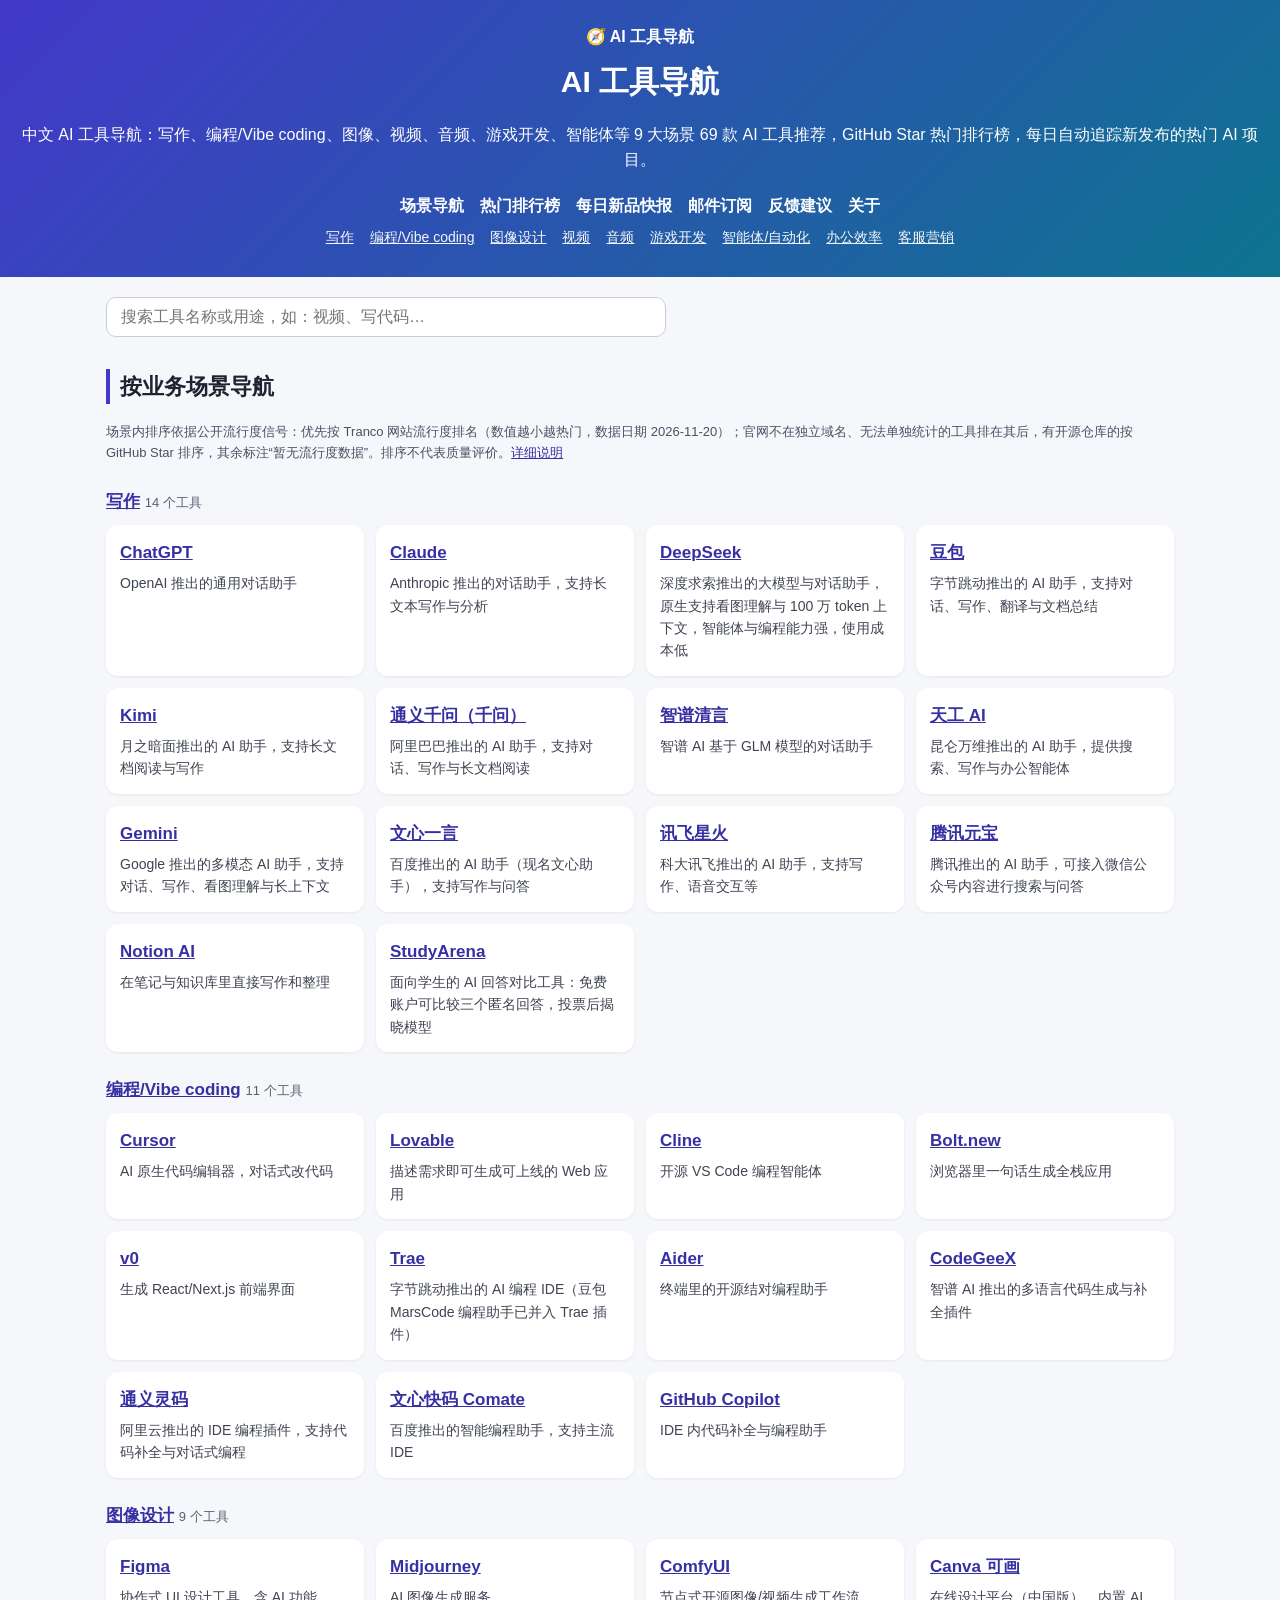
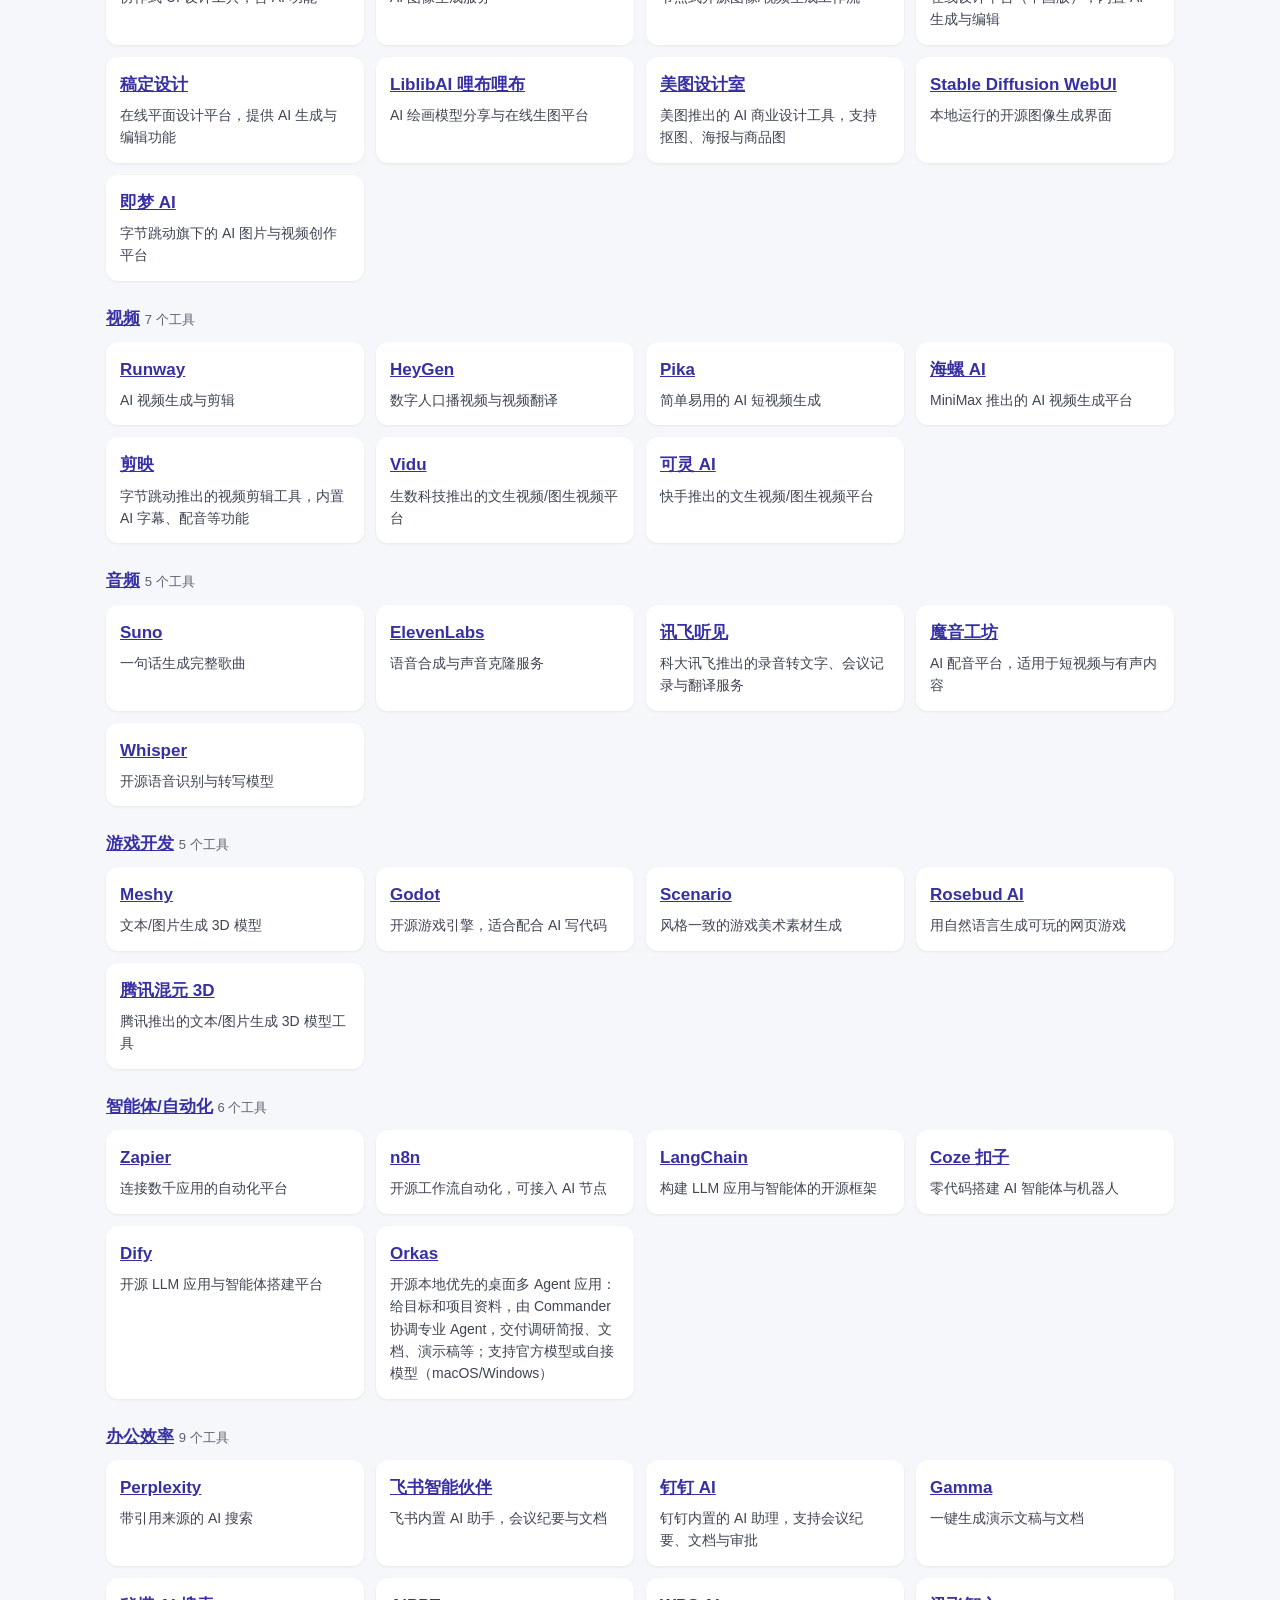
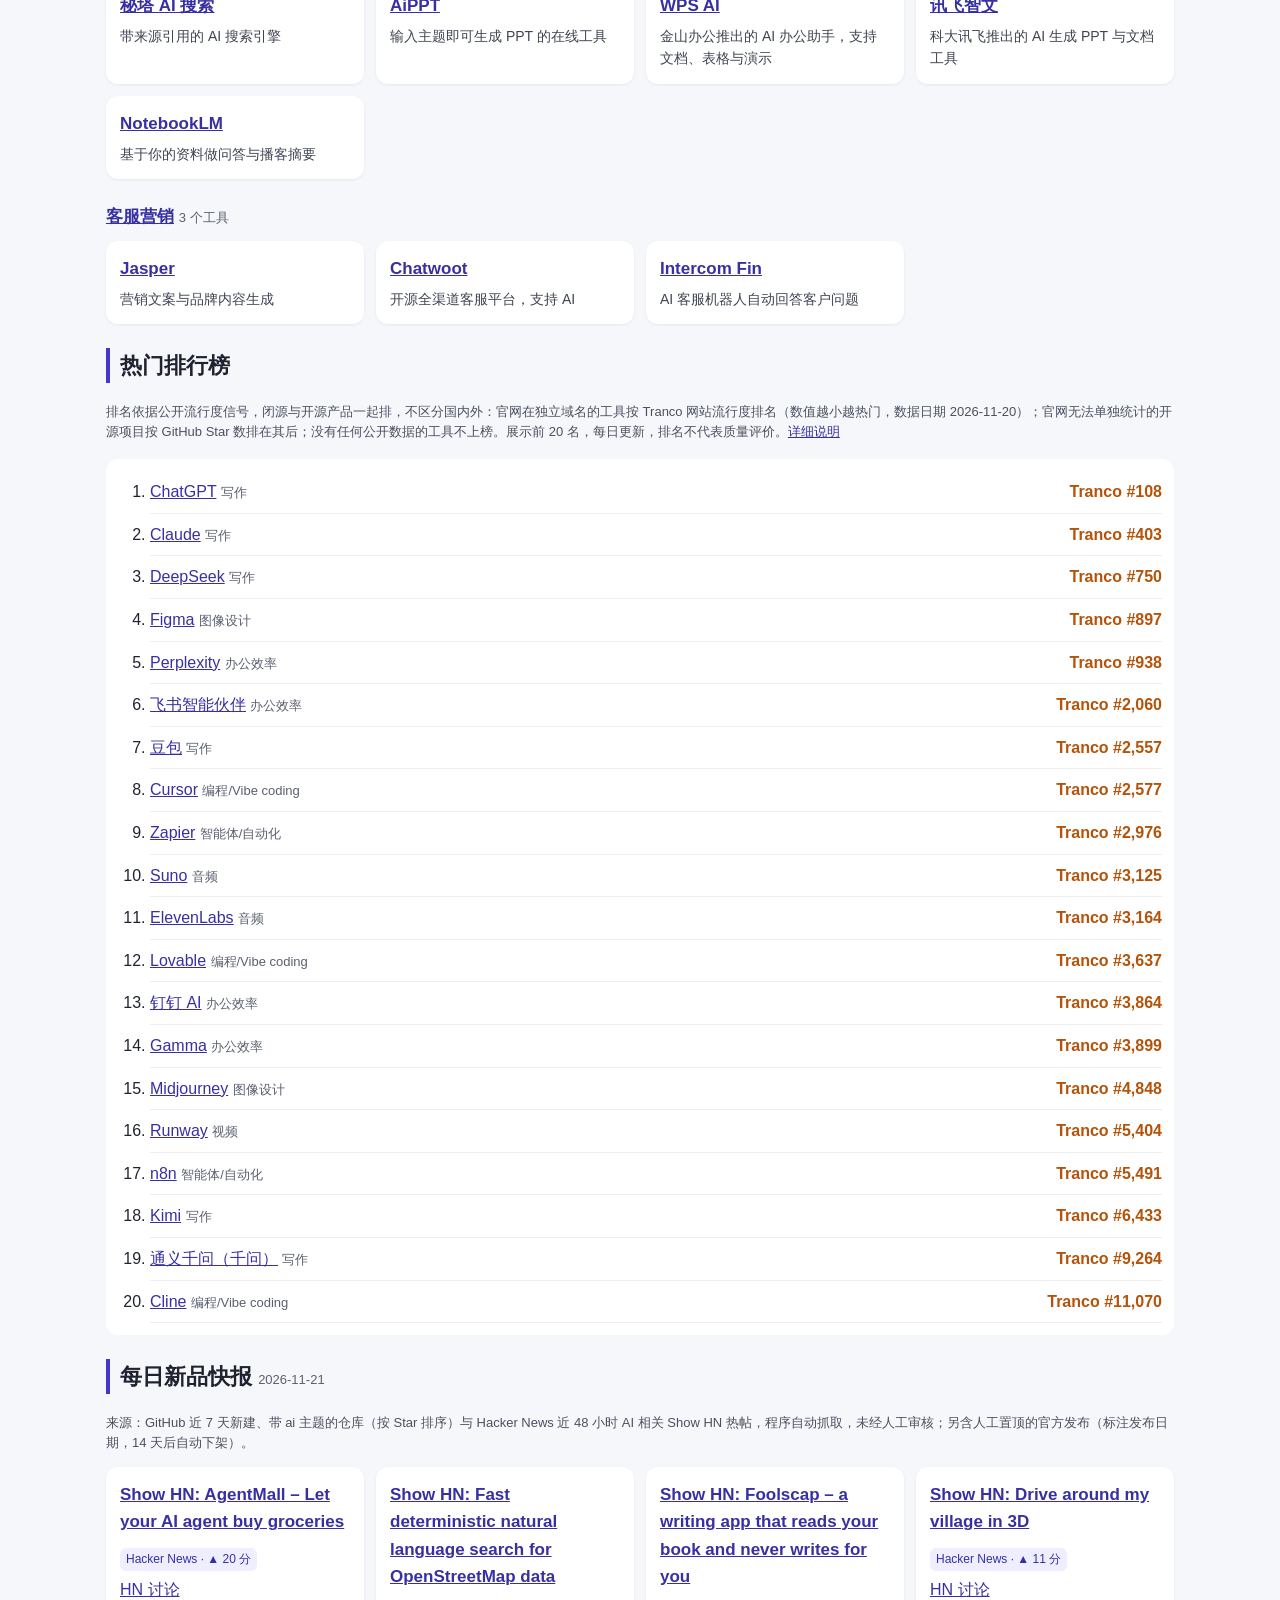
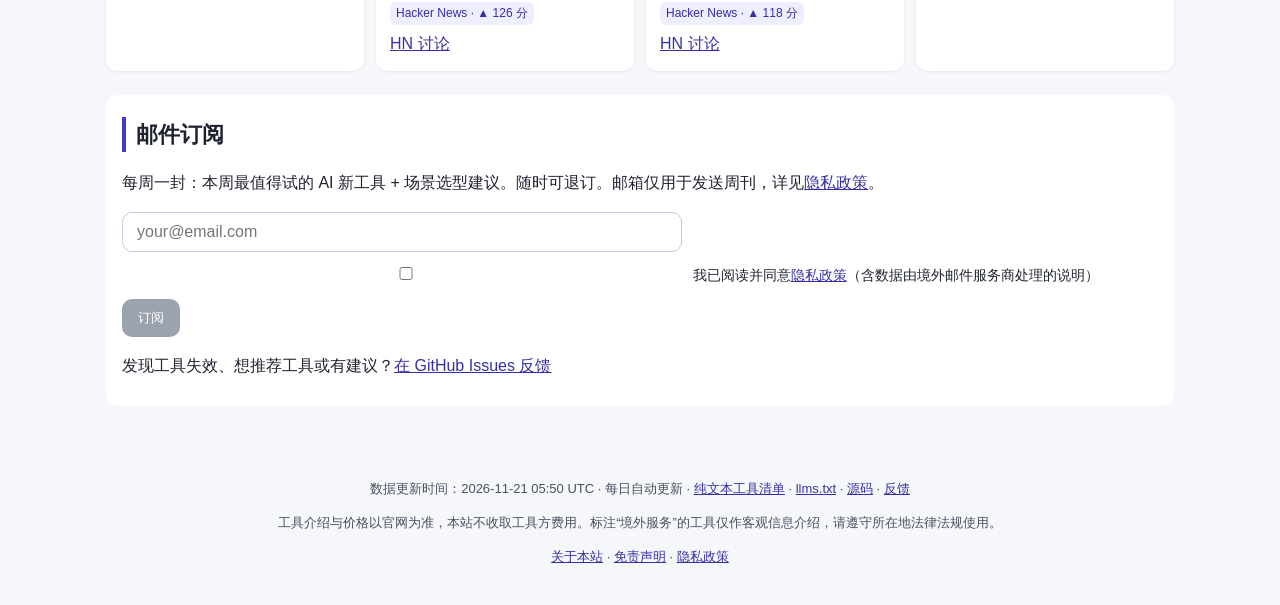
==== index.html @ 1603283b "chore: 每日数据更新 2026-11-21" ====
<!doctype html><html lang="zh-CN"><head><meta charset="utf-8"><meta name="viewport" content="width=device-width,initial-scale=1">
<title>AI 工具导航 | 按业务场景选 AI 工具 · 热门 AI 排行榜 · 每日新品</title><meta name="description" content="中文 AI 工具导航：写作、编程/Vibe coding、图像、视频、音频、游戏开发、智能体等 9 大场景 69 款 AI 工具推荐，GitHub Star 热门排行榜，每日自动追踪新发布的热门 AI 项目。"><meta name="keywords" content="AI工具,AI工具导航,AI工具排行榜,AI智能体,Vibe coding,AI编程工具,AI绘画,AI视频生成,AI写作,最新AI工具">
<link rel="canonical" href="https://nyxk7.github.io/ai-tools-nav/"><meta name="robots" content="index,follow"><meta name="applicable-device" content="pc,mobile">
<meta property="og:type" content="website"><meta property="og:locale" content="zh_CN"><meta property="og:site_name" content="AI 工具导航">
<meta property="og:title" content="AI 工具导航 | 按业务场景选 AI 工具 · 热门 AI 排行榜 · 每日新品"><meta property="og:description" content="中文 AI 工具导航：写作、编程/Vibe coding、图像、视频、音频、游戏开发、智能体等 9 大场景 69 款 AI 工具推荐，GitHub Star 热门排行榜，每日自动追踪新发布的热门 AI 项目。"><meta property="og:url" content="https://nyxk7.github.io/ai-tools-nav/">
<meta name="theme-color" content="#4f46e5"><link rel="icon" href="favicon.svg">
<link rel="stylesheet" href="style.css"><script type="application/ld+json">{"@context": "https://schema.org", "@type": "WebSite", "name": "AI 工具导航", "url": "https://nyxk7.github.io/ai-tools-nav/", "inLanguage": "zh-CN"}</script><script type="application/ld+json">{"@context": "https://schema.org", "@type": "ItemList", "name": "AI 工具导航", "numberOfItems": 69, "itemListElement": [{"@type": "ListItem", "position": 1, "item": {"@type": "SoftwareApplication", "name": "ChatGPT", "url": "https://chatgpt.com", "description": "OpenAI 推出的通用对话助手", "applicationCategory": "AI 工具", "offers": {"@type": "Offer", "price": "0", "priceCurrency": "CNY"}}}, {"@type": "ListItem", "position": 2, "item": {"@type": "SoftwareApplication", "name": "Claude", "url": "https://claude.ai", "description": "Anthropic 推出的对话助手，支持长文本写作与分析", "applicationCategory": "AI 工具", "offers": {"@type": "Offer", "price": "0", "priceCurrency": "CNY"}}}, {"@type": "ListItem", "position": 3, "item": {"@type": "SoftwareApplication", "name": "DeepSeek", "url": "https://www.deepseek.com", "description": "深度求索推出的大模型与对话助手，原生支持看图理解与 100 万 token 上下文，智能体与编程能力强，使用成本低", "applicationCategory": "AI 工具", "offers": {"@type": "Offer", "price": "0", "priceCurrency": "CNY"}}}, {"@type": "ListItem", "position": 4, "item": {"@type": "SoftwareApplication", "name": "豆包", "url": "https://www.doubao.com", "description": "字节跳动推出的 AI 助手，支持对话、写作、翻译与文档总结", "applicationCategory": "AI 工具", "offers": {"@type": "Offer", "price": "0", "priceCurrency": "CNY"}}}, {"@type": "ListItem", "position": 5, "item": {"@type": "SoftwareApplication", "name": "Kimi", "url": "https://www.kimi.com", "description": "月之暗面推出的 AI 助手，支持长文档阅读与写作", "applicationCategory": "AI 工具", "offers": {"@type": "Offer", "price": "0", "priceCurrency": "CNY"}}}, {"@type": "ListItem", "position": 6, "item": {"@type": "SoftwareApplication", "name": "通义千问（千问）", "url": "https://www.qianwen.com", "description": "阿里巴巴推出的 AI 助手，支持对话、写作与长文档阅读", "applicationCategory": "AI 工具", "offers": {"@type": "Offer", "price": "0", "priceCurrency": "CNY"}}}, {"@type": "ListItem", "position": 7, "item": {"@type": "SoftwareApplication", "name": "智谱清言", "url": "https://chatglm.cn", "description": "智谱 AI 基于 GLM 模型的对话助手", "applicationCategory": "AI 工具", "offers": {"@type": "Offer", "price": "0", "priceCurrency": "CNY"}}}, {"@type": "ListItem", "position": 8, "item": {"@type": "SoftwareApplication", "name": "天工 AI", "url": "https://www.tiangong.cn", "description": "昆仑万维推出的 AI 助手，提供搜索、写作与办公智能体", "applicationCategory": "AI 工具", "offers": {"@type": "Offer", "price": "0", "priceCurrency": "CNY"}}}, {"@type": "ListItem", "position": 9, "item": {"@type": "SoftwareApplication", "name": "Gemini", "url": "https://gemini.google.com", "description": "Google 推出的多模态 AI 助手，支持对话、写作、看图理解与长上下文", "applicationCategory": "AI 工具", "offers": {"@type": "Offer", "price": "0", "priceCurrency": "CNY"}}}, {"@type": "ListItem", "position": 10, "item": {"@type": "SoftwareApplication", "name": "文心一言", "url": "https://yiyan.baidu.com", "description": "百度推出的 AI 助手（现名文心助手），支持写作与问答", "applicationCategory": "AI 工具", "offers": {"@type": "Offer", "price": "0", "priceCurrency": "CNY"}}}, {"@type": "ListItem", "position": 11, "item": {"@type": "SoftwareApplication", "name": "讯飞星火", "url": "https://xinghuo.xfyun.cn", "description": "科大讯飞推出的 AI 助手，支持写作、语音交互等", "applicationCategory": "AI 工具", "offers": {"@type": "Offer", "price": "0", "priceCurrency": "CNY"}}}, {"@type": "ListItem", "position": 12, "item": {"@type": "SoftwareApplication", "name": "腾讯元宝", "url": "https://yuanbao.tencent.com", "description": "腾讯推出的 AI 助手，可接入微信公众号内容进行搜索与问答", "applicationCategory": "AI 工具", "offers": {"@type": "Offer", "price": "0", "priceCurrency": "CNY"}}}, {"@type": "ListItem", "position": 13, "item": {"@type": "SoftwareApplication", "name": "Notion AI", "url": "https://www.notion.so/product/ai", "description": "在笔记与知识库里直接写作和整理", "applicationCategory": "AI 工具"}}, {"@type": "ListItem", "position": 14, "item": {"@type": "SoftwareApplication", "name": "StudyArena", "url": "https://studyarena.com", "description": "面向学生的 AI 回答对比工具：免费账户可比较三个匿名回答，投票后揭晓模型", "applicationCategory": "AI 工具", "offers": {"@type": "Offer", "price": "0", "priceCurrency": "CNY"}}}, {"@type": "ListItem", "position": 15, "item": {"@type": "SoftwareApplication", "name": "Cursor", "url": "https://cursor.com", "description": "AI 原生代码编辑器，对话式改代码", "applicationCategory": "AI 工具", "offers": {"@type": "Offer", "price": "0", "priceCurrency": "CNY"}}}, {"@type": "ListItem", "position": 16, "item": {"@type": "SoftwareApplication", "name": "Lovable", "url": "https://lovable.dev", "description": "描述需求即可生成可上线的 Web 应用", "applicationCategory": "AI 工具", "offers": {"@type": "Offer", "price": "0", "priceCurrency": "CNY"}}}, {"@type": "ListItem", "position": 17, "item": {"@type": "SoftwareApplication", "name": "Cline", "url": "https://cline.bot", "description": "开源 VS Code 编程智能体", "applicationCategory": "AI 工具", "offers": {"@type": "Offer", "price": "0", "priceCurrency": "CNY"}}}, {"@type": "ListItem", "position": 18, "item": {"@type": "SoftwareApplication", "name": "Bolt.new", "url": "https://bolt.new", "description": "浏览器里一句话生成全栈应用", "applicationCategory": "AI 工具", "offers": {"@type": "Offer", "price": "0", "priceCurrency": "CNY"}}}, {"@type": "ListItem", "position": 19, "item": {"@type": "SoftwareApplication", "name": "v0", "url": "https://v0.dev", "description": "生成 React/Next.js 前端界面", "applicationCategory": "AI 工具", "offers": {"@type": "Offer", "price": "0", "priceCurrency": "CNY"}}}, {"@type": "ListItem", "position": 20, "item": {"@type": "SoftwareApplication", "name": "Trae", "url": "https://www.trae.cn", "description": "字节跳动推出的 AI 编程 IDE（豆包 MarsCode 编程助手已并入 Trae 插件）", "applicationCategory": "AI 工具", "offers": {"@type": "Offer", "price": "0", "priceCurrency": "CNY"}}}, {"@type": "ListItem", "position": 21, "item": {"@type": "SoftwareApplication", "name": "Aider", "url": "https://aider.chat", "description": "终端里的开源结对编程助手", "applicationCategory": "AI 工具", "offers": {"@type": "Offer", "price": "0", "priceCurrency": "CNY"}}}, {"@type": "ListItem", "position": 22, "item": {"@type": "SoftwareApplication", "name": "CodeGeeX", "url": "https://codegeex.cn", "description": "智谱 AI 推出的多语言代码生成与补全插件", "applicationCategory": "AI 工具", "offers": {"@type": "Offer", "price": "0", "priceCurrency": "CNY"}}}, {"@type": "ListItem", "position": 23, "item": {"@type": "SoftwareApplication", "name": "通义灵码", "url": "https://lingma.aliyun.com", "description": "阿里云推出的 IDE 编程插件，支持代码补全与对话式编程", "applicationCategory": "AI 工具", "offers": {"@type": "Offer", "price": "0", "priceCurrency": "CNY"}}}, {"@type": "ListItem", "position": 24, "item": {"@type": "SoftwareApplication", "name": "文心快码 Comate", "url": "https://comate.baidu.com", "description": "百度推出的智能编程助手，支持主流 IDE", "applicationCategory": "AI 工具", "offers": {"@type": "Offer", "price": "0", "priceCurrency": "CNY"}}}, {"@type": "ListItem", "position": 25, "item": {"@type": "SoftwareApplication", "name": "GitHub Copilot", "url": "https://github.com/features/copilot", "description": "IDE 内代码补全与编程助手", "applicationCategory": "AI 工具", "offers": {"@type": "Offer", "price": "0", "priceCurrency": "CNY"}}}, {"@type": "ListItem", "position": 26, "item": {"@type": "SoftwareApplication", "name": "Figma", "url": "https://www.figma.com", "description": "协作式 UI 设计工具，含 AI 功能", "applicationCategory": "AI 工具", "offers": {"@type": "Offer", "price": "0", "priceCurrency": "CNY"}}}, {"@type": "ListItem", "position": 27, "item": {"@type": "SoftwareApplication", "name": "Midjourney", "url": "https://www.midjourney.com", "description": "AI 图像生成服务", "applicationCategory": "AI 工具"}}, {"@type": "ListItem", "position": 28, "item": {"@type": "SoftwareApplication", "name": "ComfyUI", "url": "https://www.comfy.org", "description": "节点式开源图像/视频生成工作流", "applicationCategory": "AI 工具", "offers": {"@type": "Offer", "price": "0", "priceCurrency": "CNY"}}}, {"@type": "ListItem", "position": 29, "item": {"@type": "SoftwareApplication", "name": "Canva 可画", "url": "https://www.canva.cn", "description": "在线设计平台（中国版），内置 AI 生成与编辑", "applicationCategory": "AI 工具", "offers": {"@type": "Offer", "price": "0", "priceCurrency": "CNY"}}}, {"@type": "ListItem", "position": 30, "item": {"@type": "SoftwareApplication", "name": "稿定设计", "url": "https://www.gaoding.com", "description": "在线平面设计平台，提供 AI 生成与编辑功能", "applicationCategory": "AI 工具", "offers": {"@type": "Offer", "price": "0", "priceCurrency": "CNY"}}}, {"@type": "ListItem", "position": 31, "item": {"@type": "SoftwareApplication", "name": "LiblibAI 哩布哩布", "url": "https://www.liblib.art", "description": "AI 绘画模型分享与在线生图平台", "applicationCategory": "AI 工具", "offers": {"@type": "Offer", "price": "0", "priceCurrency": "CNY"}}}, {"@type": "ListItem", "position": 32, "item": {"@type": "SoftwareApplication", "name": "美图设计室", "url": "https://www.x-design.com", "description": "美图推出的 AI 商业设计工具，支持抠图、海报与商品图", "applicationCategory": "AI 工具", "offers": {"@type": "Offer", "price": "0", "priceCurrency": "CNY"}}}, {"@type": "ListItem", "position": 33, "item": {"@type": "SoftwareApplication", "name": "Stable Diffusion WebUI", "url": "https://github.com/AUTOMATIC1111/stable-diffusion-webui", "description": "本地运行的开源图像生成界面", "applicationCategory": "AI 工具", "offers": {"@type": "Offer", "price": "0", "priceCurrency": "CNY"}}}, {"@type": "ListItem", "position": 34, "item": {"@type": "SoftwareApplication", "name": "即梦 AI", "url": "https://jimeng.jianying.com", "description": "字节跳动旗下的 AI 图片与视频创作平台", "applicationCategory": "AI 工具", "offers": {"@type": "Offer", "price": "0", "priceCurrency": "CNY"}}}, {"@type": "ListItem", "position": 35, "item": {"@type": "SoftwareApplication", "name": "Runway", "url": "https://runwayml.com", "description": "AI 视频生成与剪辑", "applicationCategory": "AI 工具", "offers": {"@type": "Offer", "price": "0", "priceCurrency": "CNY"}}}, {"@type": "ListItem", "position": 36, "item": {"@type": "SoftwareApplication", "name": "HeyGen", "url": "https://www.heygen.com", "description": "数字人口播视频与视频翻译", "applicationCategory": "AI 工具", "offers": {"@type": "Offer", "price": "0", "priceCurrency": "CNY"}}}, {"@type": "ListItem", "position": 37, "item": {"@type": "SoftwareApplication", "name": "Pika", "url": "https://pika.art", "description": "简单易用的 AI 短视频生成", "applicationCategory": "AI 工具", "offers": {"@type": "Offer", "price": "0", "priceCurrency": "CNY"}}}, {"@type": "ListItem", "position": 38, "item": {"@type": "SoftwareApplication", "name": "海螺 AI", "url": "https://hailuoai.com", "description": "MiniMax 推出的 AI 视频生成平台", "applicationCategory": "AI 工具", "offers": {"@type": "Offer", "price": "0", "priceCurrency": "CNY"}}}, {"@type": "ListItem", "position": 39, "item": {"@type": "SoftwareApplication", "name": "剪映", "url": "https://www.capcut.cn", "description": "字节跳动推出的视频剪辑工具，内置 AI 字幕、配音等功能", "applicationCategory": "AI 工具", "offers": {"@type": "Offer", "price": "0", "priceCurrency": "CNY"}}}, {"@type": "ListItem", "position": 40, "item": {"@type": "SoftwareApplication", "name": "Vidu", "url": "https://www.vidu.cn", "description": "生数科技推出的文生视频/图生视频平台", "applicationCategory": "AI 工具", "offers": {"@type": "Offer", "price": "0", "priceCurrency": "CNY"}}}, {"@type": "ListItem", "position": 41, "item": {"@type": "SoftwareApplication", "name": "可灵 AI", "url": "https://klingai.kuaishou.com", "description": "快手推出的文生视频/图生视频平台", "applicationCategory": "AI 工具", "offers": {"@type": "Offer", "price": "0", "priceCurrency": "CNY"}}}, {"@type": "ListItem", "position": 42, "item": {"@type": "SoftwareApplication", "name": "Suno", "url": "https://suno.com", "description": "一句话生成完整歌曲", "applicationCategory": "AI 工具", "offers": {"@type": "Offer", "price": "0", "priceCurrency": "CNY"}}}, {"@type": "ListItem", "position": 43, "item": {"@type": "SoftwareApplication", "name": "ElevenLabs", "url": "https://elevenlabs.io", "description": "语音合成与声音克隆服务", "applicationCategory": "AI 工具", "offers": {"@type": "Offer", "price": "0", "priceCurrency": "CNY"}}}, {"@type": "ListItem", "position": 44, "item": {"@type": "SoftwareApplication", "name": "讯飞听见", "url": "https://www.iflyrec.com", "description": "科大讯飞推出的录音转文字、会议记录与翻译服务", "applicationCategory": "AI 工具", "offers": {"@type": "Offer", "price": "0", "priceCurrency": "CNY"}}}, {"@type": "ListItem", "position": 45, "item": {"@type": "SoftwareApplication", "name": "魔音工坊", "url": "https://www.moyin.com", "description": "AI 配音平台，适用于短视频与有声内容", "applicationCategory": "AI 工具", "offers": {"@type": "Offer", "price": "0", "priceCurrency": "CNY"}}}, {"@type": "ListItem", "position": 46, "item": {"@type": "SoftwareApplication", "name": "Whisper", "url": "https://github.com/openai/whisper", "description": "开源语音识别与转写模型", "applicationCategory": "AI 工具", "offers": {"@type": "Offer", "price": "0", "priceCurrency": "CNY"}}}, {"@type": "ListItem", "position": 47, "item": {"@type": "SoftwareApplication", "name": "Meshy", "url": "https://www.meshy.ai", "description": "文本/图片生成 3D 模型", "applicationCategory": "AI 工具", "offers": {"@type": "Offer", "price": "0", "priceCurrency": "CNY"}}}, {"@type": "ListItem", "position": 48, "item": {"@type": "SoftwareApplication", "name": "Godot", "url": "https://godotengine.org", "description": "开源游戏引擎，适合配合 AI 写代码", "applicationCategory": "AI 工具", "offers": {"@type": "Offer", "price": "0", "priceCurrency": "CNY"}}}, {"@type": "ListItem", "position": 49, "item": {"@type": "SoftwareApplication", "name": "Scenario", "url": "https://www.scenario.com", "description": "风格一致的游戏美术素材生成", "applicationCategory": "AI 工具"}}, {"@type": "ListItem", "position": 50, "item": {"@type": "SoftwareApplication", "name": "Rosebud AI", "url": "https://rosebud.ai", "description": "用自然语言生成可玩的网页游戏", "applicationCategory": "AI 工具", "offers": {"@type": "Offer", "price": "0", "priceCurrency": "CNY"}}}, {"@type": "ListItem", "position": 51, "item": {"@type": "SoftwareApplication", "name": "腾讯混元 3D", "url": "https://3d.hunyuan.tencent.com", "description": "腾讯推出的文本/图片生成 3D 模型工具", "applicationCategory": "AI 工具", "offers": {"@type": "Offer", "price": "0", "priceCurrency": "CNY"}}}, {"@type": "ListItem", "position": 52, "item": {"@type": "SoftwareApplication", "name": "Zapier", "url": "https://zapier.com", "description": "连接数千应用的自动化平台", "applicationCategory": "AI 工具", "offers": {"@type": "Offer", "price": "0", "priceCurrency": "CNY"}}}, {"@type": "ListItem", "position": 53, "item": {"@type": "SoftwareApplication", "name": "n8n", "url": "https://n8n.io", "description": "开源工作流自动化，可接入 AI 节点", "applicationCategory": "AI 工具"}}, {"@type": "ListItem", "position": 54, "item": {"@type": "SoftwareApplication", "name": "LangChain", "url": "https://www.langchain.com", "description": "构建 LLM 应用与智能体的开源框架", "applicationCategory": "AI 工具", "offers": {"@type": "Offer", "price": "0", "priceCurrency": "CNY"}}}, {"@type": "ListItem", "position": 55, "item": {"@type": "SoftwareApplication", "name": "Coze 扣子", "url": "https://www.coze.cn", "description": "零代码搭建 AI 智能体与机器人", "applicationCategory": "AI 工具", "offers": {"@type": "Offer", "price": "0", "priceCurrency": "CNY"}}}, {"@type": "ListItem", "position": 56, "item": {"@type": "SoftwareApplication", "name": "Dify", "url": "https://dify.ai", "description": "开源 LLM 应用与智能体搭建平台", "applicationCategory": "AI 工具"}}, {"@type": "ListItem", "position": 57, "item": {"@type": "SoftwareApplication", "name": "Orkas", "url": "https://orkas.ai", "description": "开源本地优先的桌面多 Agent 应用：给目标和项目资料，由 Commander 协调专业 Agent，交付调研简报、文档、演示稿等；支持官方模型或自接模型（macOS/Windows）", "applicationCategory": "AI 工具", "offers": {"@type": "Offer", "price": "0", "priceCurrency": "CNY"}}}, {"@type": "ListItem", "position": 58, "item": {"@type": "SoftwareApplication", "name": "Perplexity", "url": "https://www.perplexity.ai", "description": "带引用来源的 AI 搜索", "applicationCategory": "AI 工具", "offers": {"@type": "Offer", "price": "0", "priceCurrency": "CNY"}}}, {"@type": "ListItem", "position": 59, "item": {"@type": "SoftwareApplication", "name": "飞书智能伙伴", "url": "https://www.feishu.cn", "description": "飞书内置 AI 助手，会议纪要与文档", "applicationCategory": "AI 工具"}}, {"@type": "ListItem", "position": 60, "item": {"@type": "SoftwareApplication", "name": "钉钉 AI", "url": "https://www.dingtalk.com", "description": "钉钉内置的 AI 助理，支持会议纪要、文档与审批", "applicationCategory": "AI 工具", "offers": {"@type": "Offer", "price": "0", "priceCurrency": "CNY"}}}, {"@type": "ListItem", "position": 61, "item": {"@type": "SoftwareApplication", "name": "Gamma", "url": "https://gamma.app", "description": "一键生成演示文稿与文档", "applicationCategory": "AI 工具", "offers": {"@type": "Offer", "price": "0", "priceCurrency": "CNY"}}}, {"@type": "ListItem", "position": 62, "item": {"@type": "SoftwareApplication", "name": "秘塔 AI 搜索", "url": "https://metaso.cn", "description": "带来源引用的 AI 搜索引擎", "applicationCategory": "AI 工具", "offers": {"@type": "Offer", "price": "0", "priceCurrency": "CNY"}}}, {"@type": "ListItem", "position": 63, "item": {"@type": "SoftwareApplication", "name": "AiPPT", "url": "https://www.aippt.cn", "description": "输入主题即可生成 PPT 的在线工具", "applicationCategory": "AI 工具", "offers": {"@type": "Offer", "price": "0", "priceCurrency": "CNY"}}}, {"@type": "ListItem", "position": 64, "item": {"@type": "SoftwareApplication", "name": "WPS AI", "url": "https://ai.wps.cn", "description": "金山办公推出的 AI 办公助手，支持文档、表格与演示", "applicationCategory": "AI 工具", "offers": {"@type": "Offer", "price": "0", "priceCurrency": "CNY"}}}, {"@type": "ListItem", "position": 65, "item": {"@type": "SoftwareApplication", "name": "讯飞智文", "url": "https://zhiwen.xfyun.cn", "description": "科大讯飞推出的 AI 生成 PPT 与文档工具", "applicationCategory": "AI 工具", "offers": {"@type": "Offer", "price": "0", "priceCurrency": "CNY"}}}, {"@type": "ListItem", "position": 66, "item": {"@type": "SoftwareApplication", "name": "NotebookLM", "url": "https://notebooklm.google.com", "description": "基于你的资料做问答与播客摘要", "applicationCategory": "AI 工具", "offers": {"@type": "Offer", "price": "0", "priceCurrency": "CNY"}}}, {"@type": "ListItem", "position": 67, "item": {"@type": "SoftwareApplication", "name": "Jasper", "url": "https://www.jasper.ai", "description": "营销文案与品牌内容生成", "applicationCategory": "AI 工具"}}, {"@type": "ListItem", "position": 68, "item": {"@type": "SoftwareApplication", "name": "Chatwoot", "url": "https://www.chatwoot.com", "description": "开源全渠道客服平台，支持 AI", "applicationCategory": "AI 工具"}}, {"@type": "ListItem", "position": 69, "item": {"@type": "SoftwareApplication", "name": "Intercom Fin", "url": "https://www.intercom.com/fin", "description": "AI 客服机器人自动回答客户问题", "applicationCategory": "AI 工具"}}]}</script></head><body>
<a class="skip" href="#main">跳到正文</a>
<header><p class="logo"><a href="">🧭 AI 工具导航</a></p><h1>AI 工具导航</h1><p>中文 AI 工具导航：写作、编程/Vibe coding、图像、视频、音频、游戏开发、智能体等 9 大场景 69 款 AI 工具推荐，GitHub Star 热门排行榜，每日自动追踪新发布的热门 AI 项目。</p>
<nav aria-label="主导航"><a href="#scenes">场景导航</a><a href="#rank">热门排行榜</a><a href="#daily">每日新品快报</a><a href="#subscribe">邮件订阅</a><a href="https://github.com/NyxK7/ai-tools-nav/issues/new/choose" target="_blank" rel="noopener">反馈建议</a><a href="about.html">关于</a></nav>
<nav class="scn" aria-label="业务场景"><a href="s/writing.html">写作</a><a href="s/coding.html">编程/Vibe coding</a><a href="s/image.html">图像设计</a><a href="s/video.html">视频</a><a href="s/audio.html">音频</a><a href="s/gamedev.html">游戏开发</a><a href="s/agents.html">智能体/自动化</a><a href="s/productivity.html">办公效率</a><a href="s/marketing.html">客服营销</a></nav></header>
<main id="main"><div class="search"><label for="q" class="sr">搜索工具</label><input id="q" type="search" placeholder="搜索工具名称或用途，如：视频、写代码…"></div>
<section id="scenes" aria-labelledby="h-scenes"><h2 id="h-scenes">按业务场景导航</h2><p class="note">场景内排序依据公开流行度信号：优先按 Tranco 网站流行度排名（数值越小越热门，数据日期 2026-11-20）；官网不在独立域名、无法单独统计的工具排在其后，有开源仓库的按 GitHub Star 排序，其余标注“暂无流行度数据”。排序不代表质量评价。<a href="about.html#rank-method">详细说明</a></p><section class="scene" id="writing" aria-labelledby="h-writing"><h3 id="h-writing"><a href="s/writing.html">写作</a> <small>14 个工具</small></h3><ul class="grid"><li class="card" data-k="chatgpt openai 推出的通用对话助手"><h3><a href="https://chatgpt.com" target="_blank" rel="noopener">ChatGPT</a></h3><p>OpenAI 推出的通用对话助手</p></li><li class="card" data-k="claude anthropic 推出的对话助手，支持长文本写作与分析"><h3><a href="https://claude.ai" target="_blank" rel="noopener">Claude</a></h3><p>Anthropic 推出的对话助手，支持长文本写作与分析</p></li><li class="card" data-k="deepseek 深度求索推出的大模型与对话助手，原生支持看图理解与 100 万 token 上下文，智能体与编程能力强，使用成本低"><h3><a href="https://www.deepseek.com" target="_blank" rel="noopener">DeepSeek</a></h3><p>深度求索推出的大模型与对话助手，原生支持看图理解与 100 万 token 上下文，智能体与编程能力强，使用成本低</p></li><li class="card" data-k="豆包 字节跳动推出的 ai 助手，支持对话、写作、翻译与文档总结"><h3><a href="https://www.doubao.com" target="_blank" rel="noopener">豆包</a></h3><p>字节跳动推出的 AI 助手，支持对话、写作、翻译与文档总结</p></li><li class="card" data-k="kimi 月之暗面推出的 ai 助手，支持长文档阅读与写作"><h3><a href="https://www.kimi.com" target="_blank" rel="noopener">Kimi</a></h3><p>月之暗面推出的 AI 助手，支持长文档阅读与写作</p></li><li class="card" data-k="通义千问（千问） 阿里巴巴推出的 ai 助手，支持对话、写作与长文档阅读"><h3><a href="https://www.qianwen.com" target="_blank" rel="noopener">通义千问（千问）</a></h3><p>阿里巴巴推出的 AI 助手，支持对话、写作与长文档阅读</p></li><li class="card" data-k="智谱清言 智谱 ai 基于 glm 模型的对话助手"><h3><a href="https://chatglm.cn" target="_blank" rel="noopener">智谱清言</a></h3><p>智谱 AI 基于 GLM 模型的对话助手</p></li><li class="card" data-k="天工 ai 昆仑万维推出的 ai 助手，提供搜索、写作与办公智能体"><h3><a href="https://www.tiangong.cn" target="_blank" rel="noopener">天工 AI</a></h3><p>昆仑万维推出的 AI 助手，提供搜索、写作与办公智能体</p></li><li class="card" data-k="gemini google 推出的多模态 ai 助手，支持对话、写作、看图理解与长上下文"><h3><a href="https://gemini.google.com" target="_blank" rel="noopener">Gemini</a></h3><p>Google 推出的多模态 AI 助手，支持对话、写作、看图理解与长上下文</p></li><li class="card" data-k="文心一言 百度推出的 ai 助手（现名文心助手），支持写作与问答"><h3><a href="https://yiyan.baidu.com" target="_blank" rel="noopener">文心一言</a></h3><p>百度推出的 AI 助手（现名文心助手），支持写作与问答</p></li><li class="card" data-k="讯飞星火 科大讯飞推出的 ai 助手，支持写作、语音交互等"><h3><a href="https://xinghuo.xfyun.cn" target="_blank" rel="noopener">讯飞星火</a></h3><p>科大讯飞推出的 AI 助手，支持写作、语音交互等</p></li><li class="card" data-k="腾讯元宝 腾讯推出的 ai 助手，可接入微信公众号内容进行搜索与问答"><h3><a href="https://yuanbao.tencent.com" target="_blank" rel="noopener">腾讯元宝</a></h3><p>腾讯推出的 AI 助手，可接入微信公众号内容进行搜索与问答</p></li><li class="card" data-k="notion ai 在笔记与知识库里直接写作和整理"><h3><a href="https://www.notion.so/product/ai" target="_blank" rel="noopener">Notion AI</a></h3><p>在笔记与知识库里直接写作和整理</p></li><li class="card" data-k="studyarena 面向学生的 ai 回答对比工具：免费账户可比较三个匿名回答，投票后揭晓模型"><h3><a href="https://studyarena.com" target="_blank" rel="noopener">StudyArena</a></h3><p>面向学生的 AI 回答对比工具：免费账户可比较三个匿名回答，投票后揭晓模型</p></li></ul></section><section class="scene" id="coding" aria-labelledby="h-coding"><h3 id="h-coding"><a href="s/coding.html">编程/Vibe coding</a> <small>11 个工具</small></h3><ul class="grid"><li class="card" data-k="cursor ai 原生代码编辑器，对话式改代码"><h3><a href="https://cursor.com" target="_blank" rel="noopener">Cursor</a></h3><p>AI 原生代码编辑器，对话式改代码</p></li><li class="card" data-k="lovable 描述需求即可生成可上线的 web 应用"><h3><a href="https://lovable.dev" target="_blank" rel="noopener">Lovable</a></h3><p>描述需求即可生成可上线的 Web 应用</p></li><li class="card" data-k="cline 开源 vs code 编程智能体"><h3><a href="https://cline.bot" target="_blank" rel="noopener">Cline</a></h3><p>开源 VS Code 编程智能体</p></li><li class="card" data-k="bolt.new 浏览器里一句话生成全栈应用"><h3><a href="https://bolt.new" target="_blank" rel="noopener">Bolt.new</a></h3><p>浏览器里一句话生成全栈应用</p></li><li class="card" data-k="v0 生成 react/next.js 前端界面"><h3><a href="https://v0.dev" target="_blank" rel="noopener">v0</a></h3><p>生成 React/Next.js 前端界面</p></li><li class="card" data-k="trae 字节跳动推出的 ai 编程 ide（豆包 marscode 编程助手已并入 trae 插件）"><h3><a href="https://www.trae.cn" target="_blank" rel="noopener">Trae</a></h3><p>字节跳动推出的 AI 编程 IDE（豆包 MarsCode 编程助手已并入 Trae 插件）</p></li><li class="card" data-k="aider 终端里的开源结对编程助手"><h3><a href="https://aider.chat" target="_blank" rel="noopener">Aider</a></h3><p>终端里的开源结对编程助手</p></li><li class="card" data-k="codegeex 智谱 ai 推出的多语言代码生成与补全插件"><h3><a href="https://codegeex.cn" target="_blank" rel="noopener">CodeGeeX</a></h3><p>智谱 AI 推出的多语言代码生成与补全插件</p></li><li class="card" data-k="通义灵码 阿里云推出的 ide 编程插件，支持代码补全与对话式编程"><h3><a href="https://lingma.aliyun.com" target="_blank" rel="noopener">通义灵码</a></h3><p>阿里云推出的 IDE 编程插件，支持代码补全与对话式编程</p></li><li class="card" data-k="文心快码 comate 百度推出的智能编程助手，支持主流 ide"><h3><a href="https://comate.baidu.com" target="_blank" rel="noopener">文心快码 Comate</a></h3><p>百度推出的智能编程助手，支持主流 IDE</p></li><li class="card" data-k="github copilot ide 内代码补全与编程助手"><h3><a href="https://github.com/features/copilot" target="_blank" rel="noopener">GitHub Copilot</a></h3><p>IDE 内代码补全与编程助手</p></li></ul></section><section class="scene" id="image" aria-labelledby="h-image"><h3 id="h-image"><a href="s/image.html">图像设计</a> <small>9 个工具</small></h3><ul class="grid"><li class="card" data-k="figma 协作式 ui 设计工具，含 ai 功能"><h3><a href="https://www.figma.com" target="_blank" rel="noopener">Figma</a></h3><p>协作式 UI 设计工具，含 AI 功能</p></li><li class="card" data-k="midjourney ai 图像生成服务"><h3><a href="https://www.midjourney.com" target="_blank" rel="noopener">Midjourney</a></h3><p>AI 图像生成服务</p></li><li class="card" data-k="comfyui 节点式开源图像/视频生成工作流"><h3><a href="https://www.comfy.org" target="_blank" rel="noopener">ComfyUI</a></h3><p>节点式开源图像/视频生成工作流</p></li><li class="card" data-k="canva 可画 在线设计平台（中国版），内置 ai 生成与编辑"><h3><a href="https://www.canva.cn" target="_blank" rel="noopener">Canva 可画</a></h3><p>在线设计平台（中国版），内置 AI 生成与编辑</p></li><li class="card" data-k="稿定设计 在线平面设计平台，提供 ai 生成与编辑功能"><h3><a href="https://www.gaoding.com" target="_blank" rel="noopener">稿定设计</a></h3><p>在线平面设计平台，提供 AI 生成与编辑功能</p></li><li class="card" data-k="liblibai 哩布哩布 ai 绘画模型分享与在线生图平台"><h3><a href="https://www.liblib.art" target="_blank" rel="noopener">LiblibAI 哩布哩布</a></h3><p>AI 绘画模型分享与在线生图平台</p></li><li class="card" data-k="美图设计室 美图推出的 ai 商业设计工具，支持抠图、海报与商品图"><h3><a href="https://www.x-design.com" target="_blank" rel="noopener">美图设计室</a></h3><p>美图推出的 AI 商业设计工具，支持抠图、海报与商品图</p></li><li class="card" data-k="stable diffusion webui 本地运行的开源图像生成界面"><h3><a href="https://github.com/AUTOMATIC1111/stable-diffusion-webui" target="_blank" rel="noopener">Stable Diffusion WebUI</a></h3><p>本地运行的开源图像生成界面</p></li><li class="card" data-k="即梦 ai 字节跳动旗下的 ai 图片与视频创作平台"><h3><a href="https://jimeng.jianying.com" target="_blank" rel="noopener">即梦 AI</a></h3><p>字节跳动旗下的 AI 图片与视频创作平台</p></li></ul></section><section class="scene" id="video" aria-labelledby="h-video"><h3 id="h-video"><a href="s/video.html">视频</a> <small>7 个工具</small></h3><ul class="grid"><li class="card" data-k="runway ai 视频生成与剪辑"><h3><a href="https://runwayml.com" target="_blank" rel="noopener">Runway</a></h3><p>AI 视频生成与剪辑</p></li><li class="card" data-k="heygen 数字人口播视频与视频翻译"><h3><a href="https://www.heygen.com" target="_blank" rel="noopener">HeyGen</a></h3><p>数字人口播视频与视频翻译</p></li><li class="card" data-k="pika 简单易用的 ai 短视频生成"><h3><a href="https://pika.art" target="_blank" rel="noopener">Pika</a></h3><p>简单易用的 AI 短视频生成</p></li><li class="card" data-k="海螺 ai minimax 推出的 ai 视频生成平台"><h3><a href="https://hailuoai.com" target="_blank" rel="noopener">海螺 AI</a></h3><p>MiniMax 推出的 AI 视频生成平台</p></li><li class="card" data-k="剪映 字节跳动推出的视频剪辑工具，内置 ai 字幕、配音等功能"><h3><a href="https://www.capcut.cn" target="_blank" rel="noopener">剪映</a></h3><p>字节跳动推出的视频剪辑工具，内置 AI 字幕、配音等功能</p></li><li class="card" data-k="vidu 生数科技推出的文生视频/图生视频平台"><h3><a href="https://www.vidu.cn" target="_blank" rel="noopener">Vidu</a></h3><p>生数科技推出的文生视频/图生视频平台</p></li><li class="card" data-k="可灵 ai 快手推出的文生视频/图生视频平台"><h3><a href="https://klingai.kuaishou.com" target="_blank" rel="noopener">可灵 AI</a></h3><p>快手推出的文生视频/图生视频平台</p></li></ul></section><section class="scene" id="audio" aria-labelledby="h-audio"><h3 id="h-audio"><a href="s/audio.html">音频</a> <small>5 个工具</small></h3><ul class="grid"><li class="card" data-k="suno 一句话生成完整歌曲"><h3><a href="https://suno.com" target="_blank" rel="noopener">Suno</a></h3><p>一句话生成完整歌曲</p></li><li class="card" data-k="elevenlabs 语音合成与声音克隆服务"><h3><a href="https://elevenlabs.io" target="_blank" rel="noopener">ElevenLabs</a></h3><p>语音合成与声音克隆服务</p></li><li class="card" data-k="讯飞听见 科大讯飞推出的录音转文字、会议记录与翻译服务"><h3><a href="https://www.iflyrec.com" target="_blank" rel="noopener">讯飞听见</a></h3><p>科大讯飞推出的录音转文字、会议记录与翻译服务</p></li><li class="card" data-k="魔音工坊 ai 配音平台，适用于短视频与有声内容"><h3><a href="https://www.moyin.com" target="_blank" rel="noopener">魔音工坊</a></h3><p>AI 配音平台，适用于短视频与有声内容</p></li><li class="card" data-k="whisper 开源语音识别与转写模型"><h3><a href="https://github.com/openai/whisper" target="_blank" rel="noopener">Whisper</a></h3><p>开源语音识别与转写模型</p></li></ul></section><section class="scene" id="gamedev" aria-labelledby="h-gamedev"><h3 id="h-gamedev"><a href="s/gamedev.html">游戏开发</a> <small>5 个工具</small></h3><ul class="grid"><li class="card" data-k="meshy 文本/图片生成 3d 模型"><h3><a href="https://www.meshy.ai" target="_blank" rel="noopener">Meshy</a></h3><p>文本/图片生成 3D 模型</p></li><li class="card" data-k="godot 开源游戏引擎，适合配合 ai 写代码"><h3><a href="https://godotengine.org" target="_blank" rel="noopener">Godot</a></h3><p>开源游戏引擎，适合配合 AI 写代码</p></li><li class="card" data-k="scenario 风格一致的游戏美术素材生成"><h3><a href="https://www.scenario.com" target="_blank" rel="noopener">Scenario</a></h3><p>风格一致的游戏美术素材生成</p></li><li class="card" data-k="rosebud ai 用自然语言生成可玩的网页游戏"><h3><a href="https://rosebud.ai" target="_blank" rel="noopener">Rosebud AI</a></h3><p>用自然语言生成可玩的网页游戏</p></li><li class="card" data-k="腾讯混元 3d 腾讯推出的文本/图片生成 3d 模型工具"><h3><a href="https://3d.hunyuan.tencent.com" target="_blank" rel="noopener">腾讯混元 3D</a></h3><p>腾讯推出的文本/图片生成 3D 模型工具</p></li></ul></section><section class="scene" id="agents" aria-labelledby="h-agents"><h3 id="h-agents"><a href="s/agents.html">智能体/自动化</a> <small>6 个工具</small></h3><ul class="grid"><li class="card" data-k="zapier 连接数千应用的自动化平台"><h3><a href="https://zapier.com" target="_blank" rel="noopener">Zapier</a></h3><p>连接数千应用的自动化平台</p></li><li class="card" data-k="n8n 开源工作流自动化，可接入 ai 节点"><h3><a href="https://n8n.io" target="_blank" rel="noopener">n8n</a></h3><p>开源工作流自动化，可接入 AI 节点</p></li><li class="card" data-k="langchain 构建 llm 应用与智能体的开源框架"><h3><a href="https://www.langchain.com" target="_blank" rel="noopener">LangChain</a></h3><p>构建 LLM 应用与智能体的开源框架</p></li><li class="card" data-k="coze 扣子 零代码搭建 ai 智能体与机器人"><h3><a href="https://www.coze.cn" target="_blank" rel="noopener">Coze 扣子</a></h3><p>零代码搭建 AI 智能体与机器人</p></li><li class="card" data-k="dify 开源 llm 应用与智能体搭建平台"><h3><a href="https://dify.ai" target="_blank" rel="noopener">Dify</a></h3><p>开源 LLM 应用与智能体搭建平台</p></li><li class="card" data-k="orkas 开源本地优先的桌面多 agent 应用：给目标和项目资料，由 commander 协调专业 agent，交付调研简报、文档、演示稿等；支持官方模型或自接模型（macos/windows）"><h3><a href="https://orkas.ai" target="_blank" rel="noopener">Orkas</a></h3><p>开源本地优先的桌面多 Agent 应用：给目标和项目资料，由 Commander 协调专业 Agent，交付调研简报、文档、演示稿等；支持官方模型或自接模型（macOS/Windows）</p></li></ul></section><section class="scene" id="productivity" aria-labelledby="h-productivity"><h3 id="h-productivity"><a href="s/productivity.html">办公效率</a> <small>9 个工具</small></h3><ul class="grid"><li class="card" data-k="perplexity 带引用来源的 ai 搜索"><h3><a href="https://www.perplexity.ai" target="_blank" rel="noopener">Perplexity</a></h3><p>带引用来源的 AI 搜索</p></li><li class="card" data-k="飞书智能伙伴 飞书内置 ai 助手，会议纪要与文档"><h3><a href="https://www.feishu.cn" target="_blank" rel="noopener">飞书智能伙伴</a></h3><p>飞书内置 AI 助手，会议纪要与文档</p></li><li class="card" data-k="钉钉 ai 钉钉内置的 ai 助理，支持会议纪要、文档与审批"><h3><a href="https://www.dingtalk.com" target="_blank" rel="noopener">钉钉 AI</a></h3><p>钉钉内置的 AI 助理，支持会议纪要、文档与审批</p></li><li class="card" data-k="gamma 一键生成演示文稿与文档"><h3><a href="https://gamma.app" target="_blank" rel="noopener">Gamma</a></h3><p>一键生成演示文稿与文档</p></li><li class="card" data-k="秘塔 ai 搜索 带来源引用的 ai 搜索引擎"><h3><a href="https://metaso.cn" target="_blank" rel="noopener">秘塔 AI 搜索</a></h3><p>带来源引用的 AI 搜索引擎</p></li><li class="card" data-k="aippt 输入主题即可生成 ppt 的在线工具"><h3><a href="https://www.aippt.cn" target="_blank" rel="noopener">AiPPT</a></h3><p>输入主题即可生成 PPT 的在线工具</p></li><li class="card" data-k="wps ai 金山办公推出的 ai 办公助手，支持文档、表格与演示"><h3><a href="https://ai.wps.cn" target="_blank" rel="noopener">WPS AI</a></h3><p>金山办公推出的 AI 办公助手，支持文档、表格与演示</p></li><li class="card" data-k="讯飞智文 科大讯飞推出的 ai 生成 ppt 与文档工具"><h3><a href="https://zhiwen.xfyun.cn" target="_blank" rel="noopener">讯飞智文</a></h3><p>科大讯飞推出的 AI 生成 PPT 与文档工具</p></li><li class="card" data-k="notebooklm 基于你的资料做问答与播客摘要"><h3><a href="https://notebooklm.google.com" target="_blank" rel="noopener">NotebookLM</a></h3><p>基于你的资料做问答与播客摘要</p></li></ul></section><section class="scene" id="marketing" aria-labelledby="h-marketing"><h3 id="h-marketing"><a href="s/marketing.html">客服营销</a> <small>3 个工具</small></h3><ul class="grid"><li class="card" data-k="jasper 营销文案与品牌内容生成"><h3><a href="https://www.jasper.ai" target="_blank" rel="noopener">Jasper</a></h3><p>营销文案与品牌内容生成</p></li><li class="card" data-k="chatwoot 开源全渠道客服平台，支持 ai"><h3><a href="https://www.chatwoot.com" target="_blank" rel="noopener">Chatwoot</a></h3><p>开源全渠道客服平台，支持 AI</p></li><li class="card" data-k="intercom fin ai 客服机器人自动回答客户问题"><h3><a href="https://www.intercom.com/fin" target="_blank" rel="noopener">Intercom Fin</a></h3><p>AI 客服机器人自动回答客户问题</p></li></ul></section><p id="none" hidden>没有找到匹配的工具</p></section>
<section id="rank" aria-labelledby="h-rank"><h2 id="h-rank">热门排行榜</h2><p class="note">排名依据公开流行度信号，闭源与开源产品一起排，不区分国内外：官网在独立域名的工具按 Tranco 网站流行度排名（数值越小越热门，数据日期 2026-11-20）；官网无法单独统计的开源项目按 GitHub Star 数排在其后；没有任何公开数据的工具不上榜。展示前 20 名，每日更新，排名不代表质量评价。<a href="about.html#rank-method">详细说明</a></p><ol class="rank"><li><a href="https://chatgpt.com" target="_blank" rel="noopener">ChatGPT</a> <small>写作</small><span>Tranco #108</span></li><li><a href="https://claude.ai" target="_blank" rel="noopener">Claude</a> <small>写作</small><span>Tranco #403</span></li><li><a href="https://www.deepseek.com" target="_blank" rel="noopener">DeepSeek</a> <small>写作</small><span>Tranco #750</span></li><li><a href="https://www.figma.com" target="_blank" rel="noopener">Figma</a> <small>图像设计</small><span>Tranco #897</span></li><li><a href="https://www.perplexity.ai" target="_blank" rel="noopener">Perplexity</a> <small>办公效率</small><span>Tranco #938</span></li><li><a href="https://www.feishu.cn" target="_blank" rel="noopener">飞书智能伙伴</a> <small>办公效率</small><span>Tranco #2,060</span></li><li><a href="https://www.doubao.com" target="_blank" rel="noopener">豆包</a> <small>写作</small><span>Tranco #2,557</span></li><li><a href="https://cursor.com" target="_blank" rel="noopener">Cursor</a> <small>编程/Vibe coding</small><span>Tranco #2,577</span></li><li><a href="https://zapier.com" target="_blank" rel="noopener">Zapier</a> <small>智能体/自动化</small><span>Tranco #2,976</span></li><li><a href="https://suno.com" target="_blank" rel="noopener">Suno</a> <small>音频</small><span>Tranco #3,125</span></li><li><a href="https://elevenlabs.io" target="_blank" rel="noopener">ElevenLabs</a> <small>音频</small><span>Tranco #3,164</span></li><li><a href="https://lovable.dev" target="_blank" rel="noopener">Lovable</a> <small>编程/Vibe coding</small><span>Tranco #3,637</span></li><li><a href="https://www.dingtalk.com" target="_blank" rel="noopener">钉钉 AI</a> <small>办公效率</small><span>Tranco #3,864</span></li><li><a href="https://gamma.app" target="_blank" rel="noopener">Gamma</a> <small>办公效率</small><span>Tranco #3,899</span></li><li><a href="https://www.midjourney.com" target="_blank" rel="noopener">Midjourney</a> <small>图像设计</small><span>Tranco #4,848</span></li><li><a href="https://runwayml.com" target="_blank" rel="noopener">Runway</a> <small>视频</small><span>Tranco #5,404</span></li><li><a href="https://n8n.io" target="_blank" rel="noopener">n8n</a> <small>智能体/自动化</small><span>Tranco #5,491</span></li><li><a href="https://www.kimi.com" target="_blank" rel="noopener">Kimi</a> <small>写作</small><span>Tranco #6,433</span></li><li><a href="https://www.qianwen.com" target="_blank" rel="noopener">通义千问（千问）</a> <small>写作</small><span>Tranco #9,264</span></li><li><a href="https://cline.bot" target="_blank" rel="noopener">Cline</a> <small>编程/Vibe coding</small><span>Tranco #11,070</span></li></ol></section>
<section id="daily" aria-labelledby="h-daily"><h2 id="h-daily">每日新品快报 <small>2026-11-21</small></h2><p class="note">来源：GitHub 近 7 天新建、带 ai 主题的仓库（按 Star 排序）与 Hacker News 近 48 小时 AI 相关 Show HN 热帖，程序自动抓取，未经人工审核；另含人工置顶的官方发布（标注发布日期，14 天后自动下架）。</p><ul class="grid"><li class="card"><h3><a href="https://getagentmall.com" target="_blank" rel="noopener nofollow">Show HN: AgentMall – Let your AI agent buy groceries</a></h3><p></p><span class="tag">Hacker News · ▲ 20 分</span> <a href="https://news.ycombinator.com/item?id=50562508" target="_blank" rel="noopener nofollow">HN 讨论</a></li><li class="card"><h3><a href="https://hippomaps.ch/?q=cafes+by+the+Limmat+100+m+from+the+lake+in+zurich#map=15.02/47.36708/8.54935" target="_blank" rel="noopener nofollow">Show HN: Fast deterministic natural language search for OpenStreetMap data</a></h3><p></p><span class="tag">Hacker News · ▲ 126 分</span> <a href="https://news.ycombinator.com/item?id=50561199" target="_blank" rel="noopener nofollow">HN 讨论</a></li><li class="card"><h3><a href="https://foolscap.works/" target="_blank" rel="noopener nofollow">Show HN: Foolscap – a writing app that reads your book and never writes for you</a></h3><p></p><span class="tag">Hacker News · ▲ 118 分</span> <a href="https://news.ycombinator.com/item?id=50559749" target="_blank" rel="noopener nofollow">HN 讨论</a></li><li class="card"><h3><a href="https://cherwellvalleymotorclub.app" target="_blank" rel="noopener nofollow">Show HN: Drive around my village in 3D</a></h3><p></p><span class="tag">Hacker News · ▲ 11 分</span> <a href="https://news.ycombinator.com/item?id=50574412" target="_blank" rel="noopener nofollow">HN 讨论</a></li></ul></section><section id="subscribe" aria-labelledby="h-sub"><h2 id="h-sub">邮件订阅</h2><p>每周一封：本周最值得试的 AI 新工具 + 场景选型建议。随时可退订。邮箱仅用于发送周刊，详见<a href="privacy.html">隐私政策</a>。</p>
<form class="sub" id="subf" action="https://ai-tools-nav-seven-pearl.vercel.app/api/subscribe" method="post"><label for="em" class="sr">邮箱地址</label><input id="em" name="email" type="email" placeholder="your@email.com" required maxlength="254" autocomplete="email"><input type="text" name="website" tabindex="-1" autocomplete="off" aria-hidden="true" style="position:absolute;left:-9999px" title="请勿填写"><label class="agree"><input type="checkbox" name="agree" required> 我已阅读并同意<a href="privacy.html">隐私政策</a>（含数据由境外邮件服务商处理的说明）</label><button type="submit">订阅</button></form>
<p id="subm" role="status" aria-live="polite"></p>
<p>发现工具失效、想推荐工具或有建议？<a href="https://github.com/NyxK7/ai-tools-nav/issues/new/choose" target="_blank" rel="noopener">在 GitHub Issues 反馈</a></p></section></main>
<footer><p>数据更新时间：2026-11-21 05:50 UTC · 每日自动更新 · <a href="tools.md">纯文本工具清单</a> · <a href="llms.txt">llms.txt</a> · <a href="https://github.com/NyxK7/ai-tools-nav">源码</a> · <a href="https://github.com/NyxK7/ai-tools-nav/issues/new/choose" target="_blank" rel="noopener">反馈</a></p>
<p>工具介绍与价格以官网为准，本站不收取工具方费用。标注“境外服务”的工具仅作客观信息介绍，请遵守所在地法律法规使用。</p><p><a href="about.html">关于本站</a> · <a href="disclaimer.html">免责声明</a> · <a href="privacy.html">隐私政策</a></p></footer><script src="app.js" defer></script><script>if(/\.vercel\.app$/.test(location.hostname)){var s=document.createElement("script");s.defer=1;s.src="/_vercel/insights/script.js";document.head.appendChild(s)}</script></body></html>
---- style.css ----
*{box-sizing:border-box}html{-webkit-text-size-adjust:100%}
body{margin:0;font-family:-apple-system,BlinkMacSystemFont,"PingFang SC","Hiragino Sans GB","Microsoft YaHei","Noto Sans CJK SC",sans-serif;background:#f6f7fb;color:#1f2330;line-height:1.6}
a{color:#3730a3}.skip{position:absolute;left:-999px}.skip:focus{left:8px;top:8px;background:#fff;padding:6px;z-index:9}
.sr{position:absolute;width:1px;height:1px;overflow:hidden;clip:rect(0 0 0 0)}
header{background:linear-gradient(135deg,#4338ca,#0e7490);color:#fff;padding:24px 16px;text-align:center}
header a{color:#fff}.logo{margin:0;font-weight:700}.logo a{text-decoration:none}header h1{margin:8px 0;font-size:clamp(20px,5vw,30px)}
nav a{display:inline-block;margin:4px 8px;font-weight:600;text-decoration:none}nav.scn a{font-weight:400;font-size:14px;opacity:.95;text-decoration:underline}
main{max-width:1100px;margin:auto;padding:12px 16px}section{margin:24px 0}h2{border-left:4px solid #4338ca;padding-left:10px;font-size:22px}
h3,h4{font-size:17px;margin:0}.scene>h3{margin:18px 0 10px}small{color:#5b6070;font-weight:400;font-size:13px}
.note{color:#4b5060;font-size:13px}.search{position:sticky;top:0;z-index:2;background:#f6f7fb;padding:8px 0}
#q,.sub input{width:100%;max-width:560px;padding:10px 14px;border-radius:10px;border:1px solid #c7cbe0;font-size:16px}
.grid{list-style:none;padding:0;margin:0;display:grid;grid-template-columns:repeat(auto-fill,minmax(250px,1fr));gap:12px}
.card{background:#fff;border-radius:12px;padding:14px;box-shadow:0 1px 3px #0001;display:flex;flex-direction:column;gap:6px;min-width:0}
.card h4 a{color:#1f2330;text-decoration:none;word-break:break-word}.card h4 a:hover,.card h4 a:focus{color:#4338ca;text-decoration:underline}
.card p{margin:0;font-size:14px;color:#3f4452;word-break:break-word}.tag{font-size:12px;background:#eef;color:#3730a3;border-radius:6px;padding:2px 6px;align-self:flex-start}
.new{font-size:11px;background:#dc2626;color:#fff;border-radius:6px;padding:1px 5px;margin-left:6px;vertical-align:middle}
.rank{background:#fff;border-radius:12px;padding:12px 12px 12px 44px}.rank li{padding:8px 0;border-bottom:1px solid #eee}.rank li span{float:right;color:#b45309;font-weight:600}
.sub{display:flex;gap:8px;flex-wrap:wrap}.sub button{padding:10px 16px;border-radius:10px;border:0;background:#9ca3af;color:#fff}
#subscribe{background:#fff;border-radius:12px;padding:4px 16px 12px}footer{text-align:center;color:#4b5060;font-size:13px;padding:24px 16px}
[hidden]{display:none!important}
.tag.intl{color:#92400e}
.agree{display:block;width:100%;font-size:.85em;margin:.3em 0}
.doc{max-width:760px;line-height:1.75}
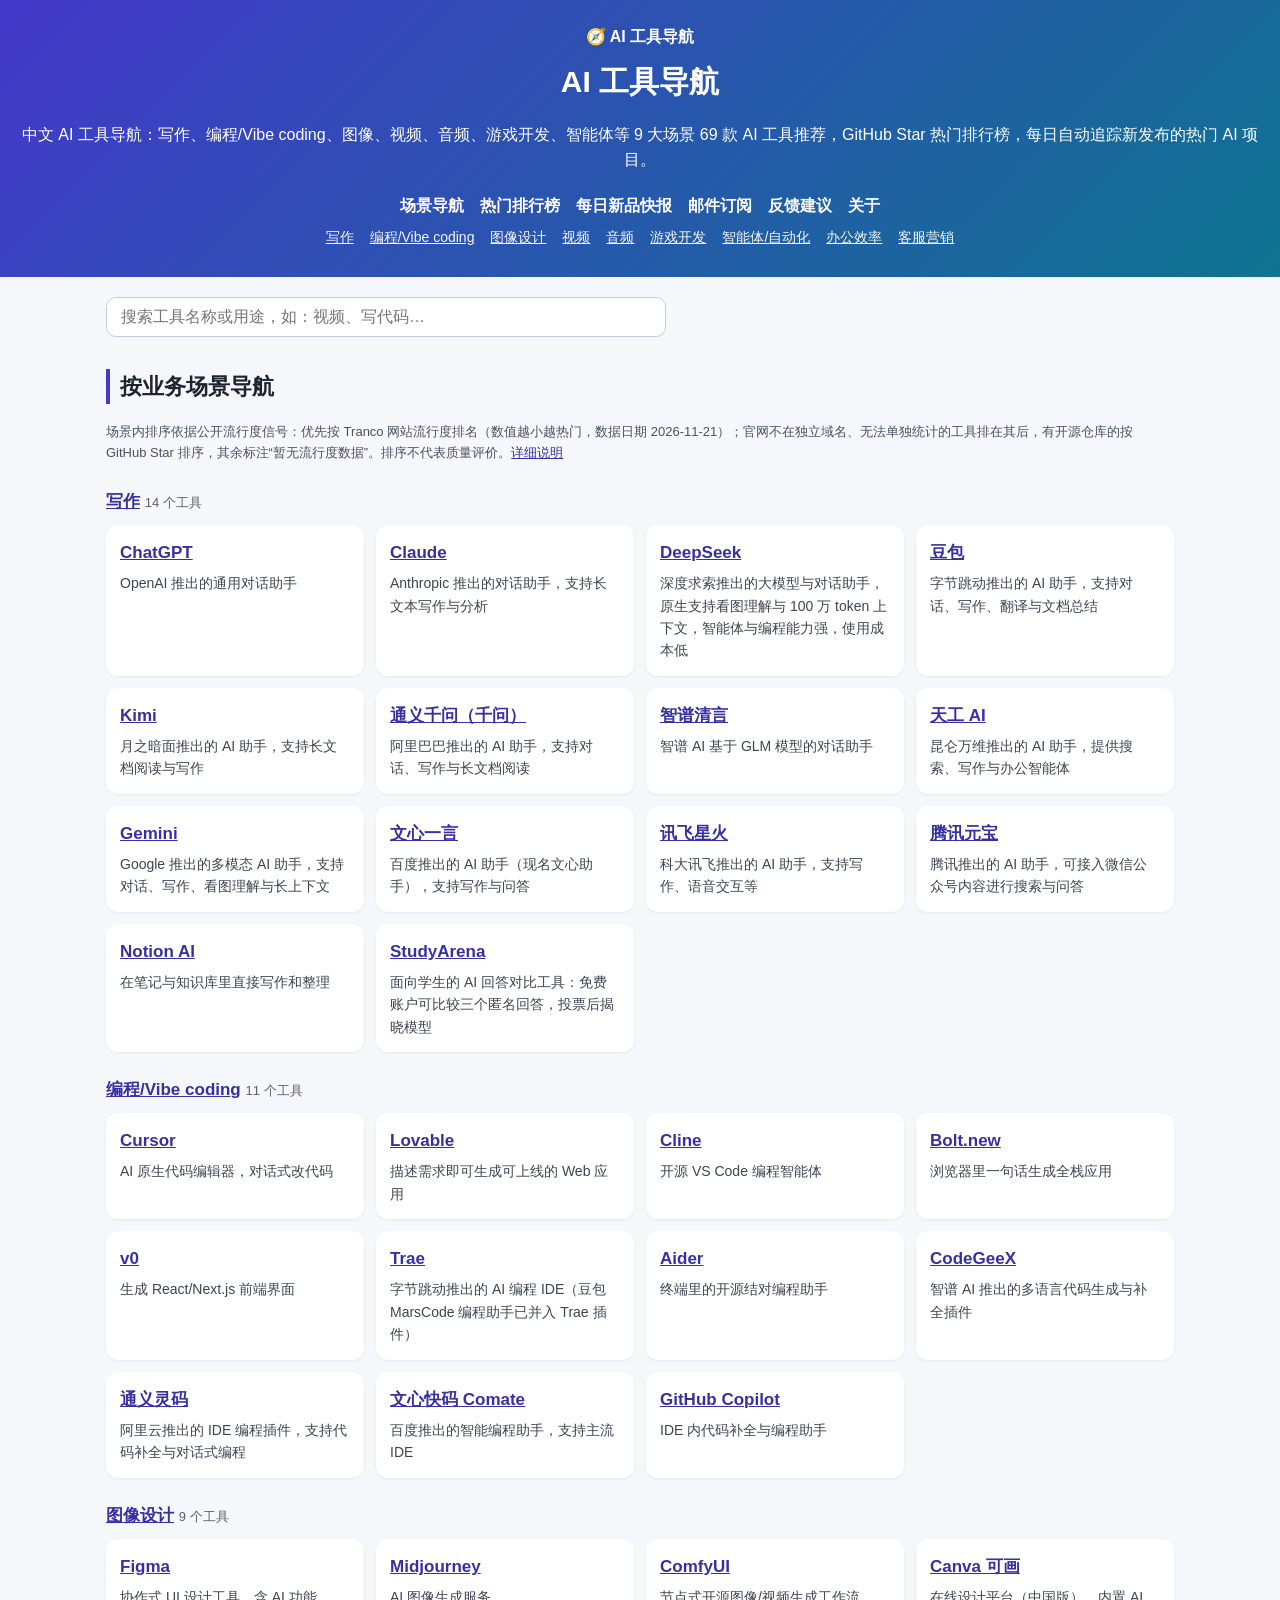
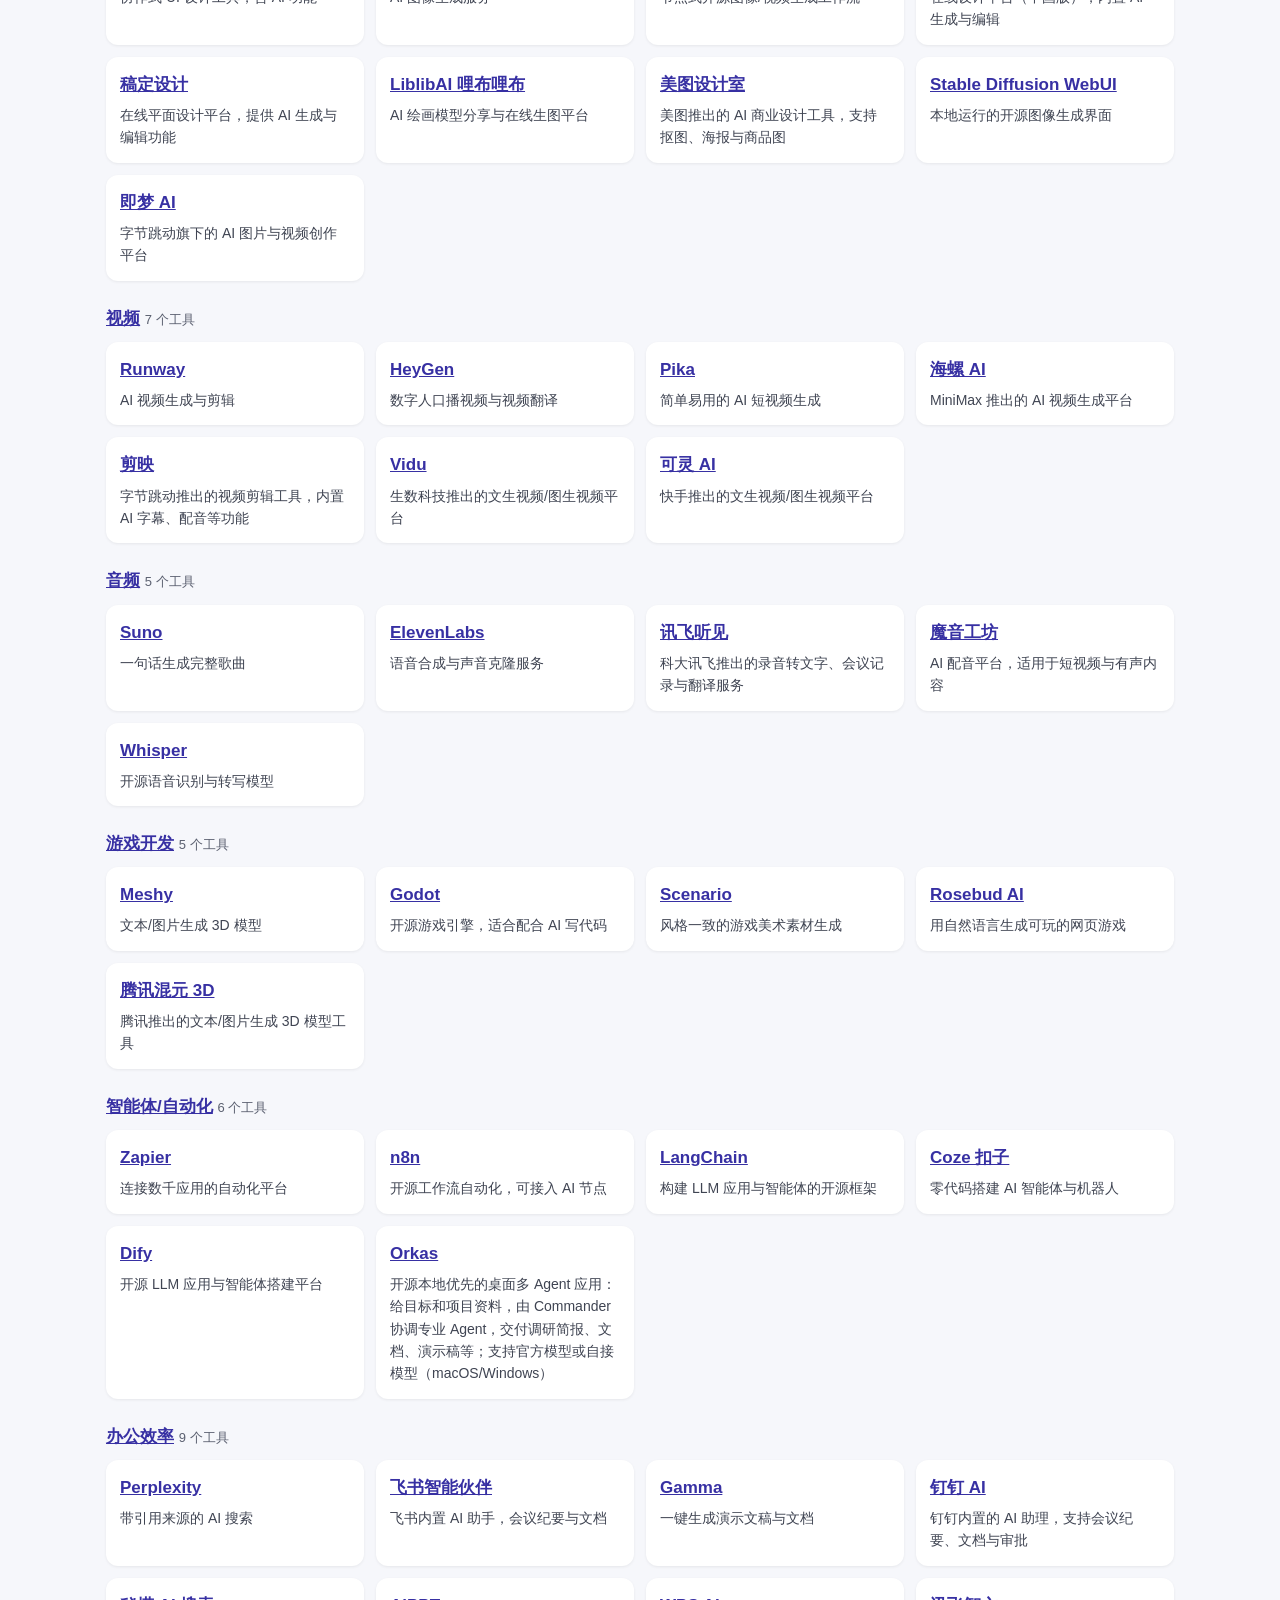
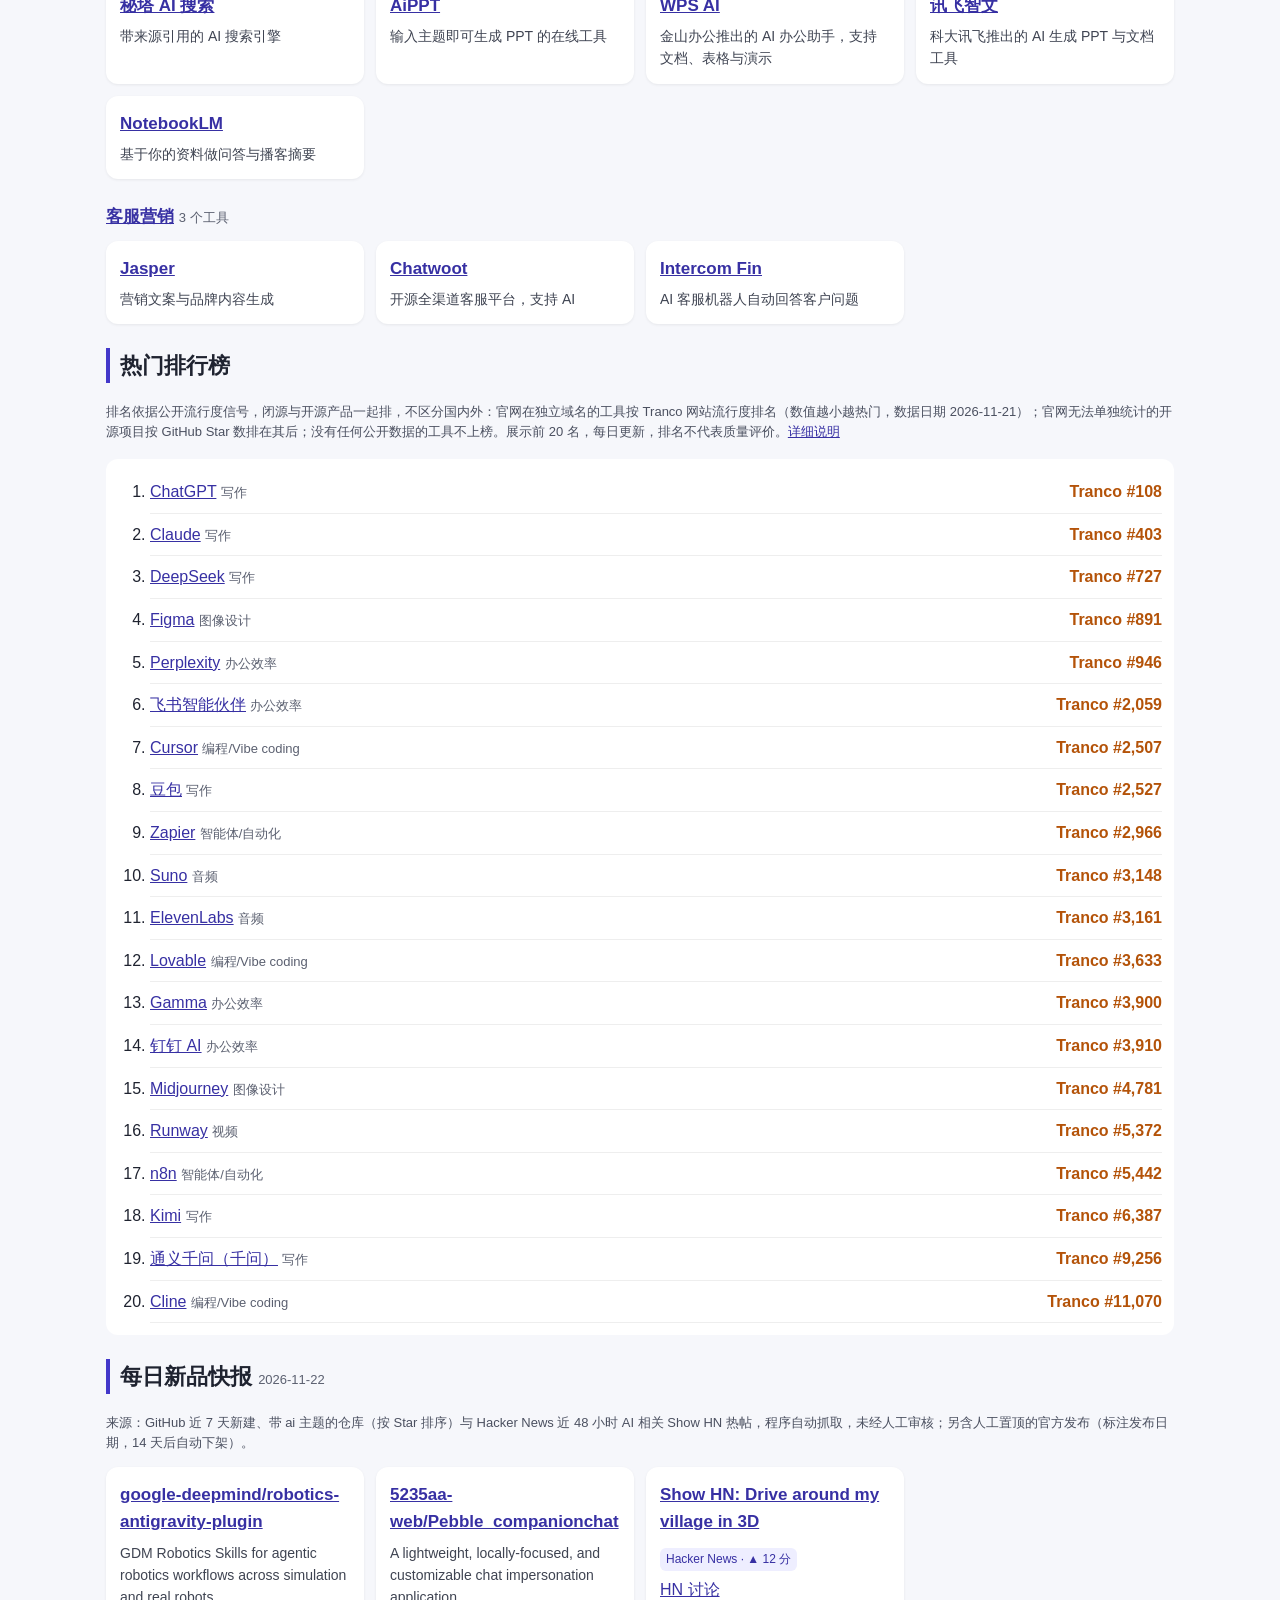
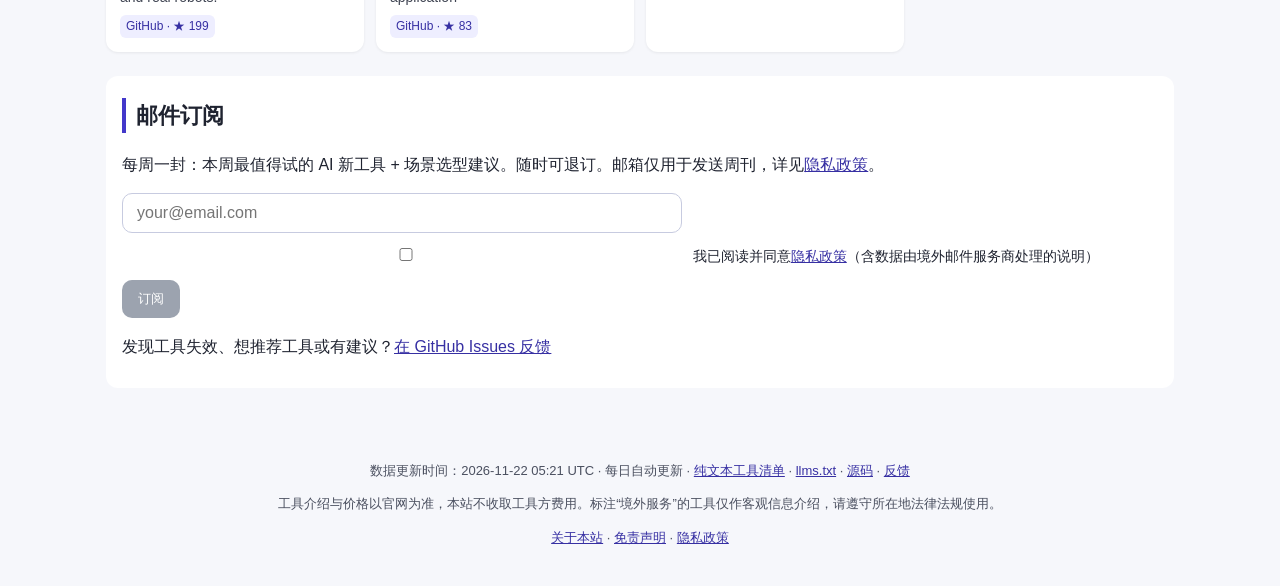
==== commit 39f9323f: "chore: 每日数据更新 2026-11-22" ====
--- a/index.html
+++ b/index.html
@@ -4,17 +4,17 @@
 <meta property="og:type" content="website"><meta property="og:locale" content="zh_CN"><meta property="og:site_name" content="AI 工具导航">
 <meta property="og:title" content="AI 工具导航 | 按业务场景选 AI 工具 · 热门 AI 排行榜 · 每日新品"><meta property="og:description" content="中文 AI 工具导航：写作、编程/Vibe coding、图像、视频、音频、游戏开发、智能体等 9 大场景 69 款 AI 工具推荐，GitHub Star 热门排行榜，每日自动追踪新发布的热门 AI 项目。"><meta property="og:url" content="https://nyxk7.github.io/ai-tools-nav/">
 <meta name="theme-color" content="#4f46e5"><link rel="icon" href="favicon.svg">
-<link rel="stylesheet" href="style.css"><script type="application/ld+json">{"@context": "https://schema.org", "@type": "WebSite", "name": "AI 工具导航", "url": "https://nyxk7.github.io/ai-tools-nav/", "inLanguage": "zh-CN"}</script><script type="application/ld+json">{"@context": "https://schema.org", "@type": "ItemList", "name": "AI 工具导航", "numberOfItems": 69, "itemListElement": [{"@type": "ListItem", "position": 1, "item": {"@type": "SoftwareApplication", "name": "ChatGPT", "url": "https://chatgpt.com", "description": "OpenAI 推出的通用对话助手", "applicationCategory": "AI 工具", "offers": {"@type": "Offer", "price": "0", "priceCurrency": "CNY"}}}, {"@type": "ListItem", "position": 2, "item": {"@type": "SoftwareApplication", "name": "Claude", "url": "https://claude.ai", "description": "Anthropic 推出的对话助手，支持长文本写作与分析", "applicationCategory": "AI 工具", "offers": {"@type": "Offer", "price": "0", "priceCurrency": "CNY"}}}, {"@type": "ListItem", "position": 3, "item": {"@type": "SoftwareApplication", "name": "DeepSeek", "url": "https://www.deepseek.com", "description": "深度求索推出的大模型与对话助手，原生支持看图理解与 100 万 token 上下文，智能体与编程能力强，使用成本低", "applicationCategory": "AI 工具", "offers": {"@type": "Offer", "price": "0", "priceCurrency": "CNY"}}}, {"@type": "ListItem", "position": 4, "item": {"@type": "SoftwareApplication", "name": "豆包", "url": "https://www.doubao.com", "description": "字节跳动推出的 AI 助手，支持对话、写作、翻译与文档总结", "applicationCategory": "AI 工具", "offers": {"@type": "Offer", "price": "0", "priceCurrency": "CNY"}}}, {"@type": "ListItem", "position": 5, "item": {"@type": "SoftwareApplication", "name": "Kimi", "url": "https://www.kimi.com", "description": "月之暗面推出的 AI 助手，支持长文档阅读与写作", "applicationCategory": "AI 工具", "offers": {"@type": "Offer", "price": "0", "priceCurrency": "CNY"}}}, {"@type": "ListItem", "position": 6, "item": {"@type": "SoftwareApplication", "name": "通义千问（千问）", "url": "https://www.qianwen.com", "description": "阿里巴巴推出的 AI 助手，支持对话、写作与长文档阅读", "applicationCategory": "AI 工具", "offers": {"@type": "Offer", "price": "0", "priceCurrency": "CNY"}}}, {"@type": "ListItem", "position": 7, "item": {"@type": "SoftwareApplication", "name": "智谱清言", "url": "https://chatglm.cn", "description": "智谱 AI 基于 GLM 模型的对话助手", "applicationCategory": "AI 工具", "offers": {"@type": "Offer", "price": "0", "priceCurrency": "CNY"}}}, {"@type": "ListItem", "position": 8, "item": {"@type": "SoftwareApplication", "name": "天工 AI", "url": "https://www.tiangong.cn", "description": "昆仑万维推出的 AI 助手，提供搜索、写作与办公智能体", "applicationCategory": "AI 工具", "offers": {"@type": "Offer", "price": "0", "priceCurrency": "CNY"}}}, {"@type": "ListItem", "position": 9, "item": {"@type": "SoftwareApplication", "name": "Gemini", "url": "https://gemini.google.com", "description": "Google 推出的多模态 AI 助手，支持对话、写作、看图理解与长上下文", "applicationCategory": "AI 工具", "offers": {"@type": "Offer", "price": "0", "priceCurrency": "CNY"}}}, {"@type": "ListItem", "position": 10, "item": {"@type": "SoftwareApplication", "name": "文心一言", "url": "https://yiyan.baidu.com", "description": "百度推出的 AI 助手（现名文心助手），支持写作与问答", "applicationCategory": "AI 工具", "offers": {"@type": "Offer", "price": "0", "priceCurrency": "CNY"}}}, {"@type": "ListItem", "position": 11, "item": {"@type": "SoftwareApplication", "name": "讯飞星火", "url": "https://xinghuo.xfyun.cn", "description": "科大讯飞推出的 AI 助手，支持写作、语音交互等", "applicationCategory": "AI 工具", "offers": {"@type": "Offer", "price": "0", "priceCurrency": "CNY"}}}, {"@type": "ListItem", "position": 12, "item": {"@type": "SoftwareApplication", "name": "腾讯元宝", "url": "https://yuanbao.tencent.com", "description": "腾讯推出的 AI 助手，可接入微信公众号内容进行搜索与问答", "applicationCategory": "AI 工具", "offers": {"@type": "Offer", "price": "0", "priceCurrency": "CNY"}}}, {"@type": "ListItem", "position": 13, "item": {"@type": "SoftwareApplication", "name": "Notion AI", "url": "https://www.notion.so/product/ai", "description": "在笔记与知识库里直接写作和整理", "applicationCategory": "AI 工具"}}, {"@type": "ListItem", "position": 14, "item": {"@type": "SoftwareApplication", "name": "StudyArena", "url": "https://studyarena.com", "description": "面向学生的 AI 回答对比工具：免费账户可比较三个匿名回答，投票后揭晓模型", "applicationCategory": "AI 工具", "offers": {"@type": "Offer", "price": "0", "priceCurrency": "CNY"}}}, {"@type": "ListItem", "position": 15, "item": {"@type": "SoftwareApplication", "name": "Cursor", "url": "https://cursor.com", "description": "AI 原生代码编辑器，对话式改代码", "applicationCategory": "AI 工具", "offers": {"@type": "Offer", "price": "0", "priceCurrency": "CNY"}}}, {"@type": "ListItem", "position": 16, "item": {"@type": "SoftwareApplication", "name": "Lovable", "url": "https://lovable.dev", "description": "描述需求即可生成可上线的 Web 应用", "applicationCategory": "AI 工具", "offers": {"@type": "Offer", "price": "0", "priceCurrency": "CNY"}}}, {"@type": "ListItem", "position": 17, "item": {"@type": "SoftwareApplication", "name": "Cline", "url": "https://cline.bot", "description": "开源 VS Code 编程智能体", "applicationCategory": "AI 工具", "offers": {"@type": "Offer", "price": "0", "priceCurrency": "CNY"}}}, {"@type": "ListItem", "position": 18, "item": {"@type": "SoftwareApplication", "name": "Bolt.new", "url": "https://bolt.new", "description": "浏览器里一句话生成全栈应用", "applicationCategory": "AI 工具", "offers": {"@type": "Offer", "price": "0", "priceCurrency": "CNY"}}}, {"@type": "ListItem", "position": 19, "item": {"@type": "SoftwareApplication", "name": "v0", "url": "https://v0.dev", "description": "生成 React/Next.js 前端界面", "applicationCategory": "AI 工具", "offers": {"@type": "Offer", "price": "0", "priceCurrency": "CNY"}}}, {"@type": "ListItem", "position": 20, "item": {"@type": "SoftwareApplication", "name": "Trae", "url": "https://www.trae.cn", "description": "字节跳动推出的 AI 编程 IDE（豆包 MarsCode 编程助手已并入 Trae 插件）", "applicationCategory": "AI 工具", "offers": {"@type": "Offer", "price": "0", "priceCurrency": "CNY"}}}, {"@type": "ListItem", "position": 21, "item": {"@type": "SoftwareApplication", "name": "Aider", "url": "https://aider.chat", "description": "终端里的开源结对编程助手", "applicationCategory": "AI 工具", "offers": {"@type": "Offer", "price": "0", "priceCurrency": "CNY"}}}, {"@type": "ListItem", "position": 22, "item": {"@type": "SoftwareApplication", "name": "CodeGeeX", "url": "https://codegeex.cn", "description": "智谱 AI 推出的多语言代码生成与补全插件", "applicationCategory": "AI 工具", "offers": {"@type": "Offer", "price": "0", "priceCurrency": "CNY"}}}, {"@type": "ListItem", "position": 23, "item": {"@type": "SoftwareApplication", "name": "通义灵码", "url": "https://lingma.aliyun.com", "description": "阿里云推出的 IDE 编程插件，支持代码补全与对话式编程", "applicationCategory": "AI 工具", "offers": {"@type": "Offer", "price": "0", "priceCurrency": "CNY"}}}, {"@type": "ListItem", "position": 24, "item": {"@type": "SoftwareApplication", "name": "文心快码 Comate", "url": "https://comate.baidu.com", "description": "百度推出的智能编程助手，支持主流 IDE", "applicationCategory": "AI 工具", "offers": {"@type": "Offer", "price": "0", "priceCurrency": "CNY"}}}, {"@type": "ListItem", "position": 25, "item": {"@type": "SoftwareApplication", "name": "GitHub Copilot", "url": "https://github.com/features/copilot", "description": "IDE 内代码补全与编程助手", "applicationCategory": "AI 工具", "offers": {"@type": "Offer", "price": "0", "priceCurrency": "CNY"}}}, {"@type": "ListItem", "position": 26, "item": {"@type": "SoftwareApplication", "name": "Figma", "url": "https://www.figma.com", "description": "协作式 UI 设计工具，含 AI 功能", "applicationCategory": "AI 工具", "offers": {"@type": "Offer", "price": "0", "priceCurrency": "CNY"}}}, {"@type": "ListItem", "position": 27, "item": {"@type": "SoftwareApplication", "name": "Midjourney", "url": "https://www.midjourney.com", "description": "AI 图像生成服务", "applicationCategory": "AI 工具"}}, {"@type": "ListItem", "position": 28, "item": {"@type": "SoftwareApplication", "name": "ComfyUI", "url": "https://www.comfy.org", "description": "节点式开源图像/视频生成工作流", "applicationCategory": "AI 工具", "offers": {"@type": "Offer", "price": "0", "priceCurrency": "CNY"}}}, {"@type": "ListItem", "position": 29, "item": {"@type": "SoftwareApplication", "name": "Canva 可画", "url": "https://www.canva.cn", "description": "在线设计平台（中国版），内置 AI 生成与编辑", "applicationCategory": "AI 工具", "offers": {"@type": "Offer", "price": "0", "priceCurrency": "CNY"}}}, {"@type": "ListItem", "position": 30, "item": {"@type": "SoftwareApplication", "name": "稿定设计", "url": "https://www.gaoding.com", "description": "在线平面设计平台，提供 AI 生成与编辑功能", "applicationCategory": "AI 工具", "offers": {"@type": "Offer", "price": "0", "priceCurrency": "CNY"}}}, {"@type": "ListItem", "position": 31, "item": {"@type": "SoftwareApplication", "name": "LiblibAI 哩布哩布", "url": "https://www.liblib.art", "description": "AI 绘画模型分享与在线生图平台", "applicationCategory": "AI 工具", "offers": {"@type": "Offer", "price": "0", "priceCurrency": "CNY"}}}, {"@type": "ListItem", "position": 32, "item": {"@type": "SoftwareApplication", "name": "美图设计室", "url": "https://www.x-design.com", "description": "美图推出的 AI 商业设计工具，支持抠图、海报与商品图", "applicationCategory": "AI 工具", "offers": {"@type": "Offer", "price": "0", "priceCurrency": "CNY"}}}, {"@type": "ListItem", "position": 33, "item": {"@type": "SoftwareApplication", "name": "Stable Diffusion WebUI", "url": "https://github.com/AUTOMATIC1111/stable-diffusion-webui", "description": "本地运行的开源图像生成界面", "applicationCategory": "AI 工具", "offers": {"@type": "Offer", "price": "0", "priceCurrency": "CNY"}}}, {"@type": "ListItem", "position": 34, "item": {"@type": "SoftwareApplication", "name": "即梦 AI", "url": "https://jimeng.jianying.com", "description": "字节跳动旗下的 AI 图片与视频创作平台", "applicationCategory": "AI 工具", "offers": {"@type": "Offer", "price": "0", "priceCurrency": "CNY"}}}, {"@type": "ListItem", "position": 35, "item": {"@type": "SoftwareApplication", "name": "Runway", "url": "https://runwayml.com", "description": "AI 视频生成与剪辑", "applicationCategory": "AI 工具", "offers": {"@type": "Offer", "price": "0", "priceCurrency": "CNY"}}}, {"@type": "ListItem", "position": 36, "item": {"@type": "SoftwareApplication", "name": "HeyGen", "url": "https://www.heygen.com", "description": "数字人口播视频与视频翻译", "applicationCategory": "AI 工具", "offers": {"@type": "Offer", "price": "0", "priceCurrency": "CNY"}}}, {"@type": "ListItem", "position": 37, "item": {"@type": "SoftwareApplication", "name": "Pika", "url": "https://pika.art", "description": "简单易用的 AI 短视频生成", "applicationCategory": "AI 工具", "offers": {"@type": "Offer", "price": "0", "priceCurrency": "CNY"}}}, {"@type": "ListItem", "position": 38, "item": {"@type": "SoftwareApplication", "name": "海螺 AI", "url": "https://hailuoai.com", "description": "MiniMax 推出的 AI 视频生成平台", "applicationCategory": "AI 工具", "offers": {"@type": "Offer", "price": "0", "priceCurrency": "CNY"}}}, {"@type": "ListItem", "position": 39, "item": {"@type": "SoftwareApplication", "name": "剪映", "url": "https://www.capcut.cn", "description": "字节跳动推出的视频剪辑工具，内置 AI 字幕、配音等功能", "applicationCategory": "AI 工具", "offers": {"@type": "Offer", "price": "0", "priceCurrency": "CNY"}}}, {"@type": "ListItem", "position": 40, "item": {"@type": "SoftwareApplication", "name": "Vidu", "url": "https://www.vidu.cn", "description": "生数科技推出的文生视频/图生视频平台", "applicationCategory": "AI 工具", "offers": {"@type": "Offer", "price": "0", "priceCurrency": "CNY"}}}, {"@type": "ListItem", "position": 41, "item": {"@type": "SoftwareApplication", "name": "可灵 AI", "url": "https://klingai.kuaishou.com", "description": "快手推出的文生视频/图生视频平台", "applicationCategory": "AI 工具", "offers": {"@type": "Offer", "price": "0", "priceCurrency": "CNY"}}}, {"@type": "ListItem", "position": 42, "item": {"@type": "SoftwareApplication", "name": "Suno", "url": "https://suno.com", "description": "一句话生成完整歌曲", "applicationCategory": "AI 工具", "offers": {"@type": "Offer", "price": "0", "priceCurrency": "CNY"}}}, {"@type": "ListItem", "position": 43, "item": {"@type": "SoftwareApplication", "name": "ElevenLabs", "url": "https://elevenlabs.io", "description": "语音合成与声音克隆服务", "applicationCategory": "AI 工具", "offers": {"@type": "Offer", "price": "0", "priceCurrency": "CNY"}}}, {"@type": "ListItem", "position": 44, "item": {"@type": "SoftwareApplication", "name": "讯飞听见", "url": "https://www.iflyrec.com", "description": "科大讯飞推出的录音转文字、会议记录与翻译服务", "applicationCategory": "AI 工具", "offers": {"@type": "Offer", "price": "0", "priceCurrency": "CNY"}}}, {"@type": "ListItem", "position": 45, "item": {"@type": "SoftwareApplication", "name": "魔音工坊", "url": "https://www.moyin.com", "description": "AI 配音平台，适用于短视频与有声内容", "applicationCategory": "AI 工具", "offers": {"@type": "Offer", "price": "0", "priceCurrency": "CNY"}}}, {"@type": "ListItem", "position": 46, "item": {"@type": "SoftwareApplication", "name": "Whisper", "url": "https://github.com/openai/whisper", "description": "开源语音识别与转写模型", "applicationCategory": "AI 工具", "offers": {"@type": "Offer", "price": "0", "priceCurrency": "CNY"}}}, {"@type": "ListItem", "position": 47, "item": {"@type": "SoftwareApplication", "name": "Meshy", "url": "https://www.meshy.ai", "description": "文本/图片生成 3D 模型", "applicationCategory": "AI 工具", "offers": {"@type": "Offer", "price": "0", "priceCurrency": "CNY"}}}, {"@type": "ListItem", "position": 48, "item": {"@type": "SoftwareApplication", "name": "Godot", "url": "https://godotengine.org", "description": "开源游戏引擎，适合配合 AI 写代码", "applicationCategory": "AI 工具", "offers": {"@type": "Offer", "price": "0", "priceCurrency": "CNY"}}}, {"@type": "ListItem", "position": 49, "item": {"@type": "SoftwareApplication", "name": "Scenario", "url": "https://www.scenario.com", "description": "风格一致的游戏美术素材生成", "applicationCategory": "AI 工具"}}, {"@type": "ListItem", "position": 50, "item": {"@type": "SoftwareApplication", "name": "Rosebud AI", "url": "https://rosebud.ai", "description": "用自然语言生成可玩的网页游戏", "applicationCategory": "AI 工具", "offers": {"@type": "Offer", "price": "0", "priceCurrency": "CNY"}}}, {"@type": "ListItem", "position": 51, "item": {"@type": "SoftwareApplication", "name": "腾讯混元 3D", "url": "https://3d.hunyuan.tencent.com", "description": "腾讯推出的文本/图片生成 3D 模型工具", "applicationCategory": "AI 工具", "offers": {"@type": "Offer", "price": "0", "priceCurrency": "CNY"}}}, {"@type": "ListItem", "position": 52, "item": {"@type": "SoftwareApplication", "name": "Zapier", "url": "https://zapier.com", "description": "连接数千应用的自动化平台", "applicationCategory": "AI 工具", "offers": {"@type": "Offer", "price": "0", "priceCurrency": "CNY"}}}, {"@type": "ListItem", "position": 53, "item": {"@type": "SoftwareApplication", "name": "n8n", "url": "https://n8n.io", "description": "开源工作流自动化，可接入 AI 节点", "applicationCategory": "AI 工具"}}, {"@type": "ListItem", "position": 54, "item": {"@type": "SoftwareApplication", "name": "LangChain", "url": "https://www.langchain.com", "description": "构建 LLM 应用与智能体的开源框架", "applicationCategory": "AI 工具", "offers": {"@type": "Offer", "price": "0", "priceCurrency": "CNY"}}}, {"@type": "ListItem", "position": 55, "item": {"@type": "SoftwareApplication", "name": "Coze 扣子", "url": "https://www.coze.cn", "description": "零代码搭建 AI 智能体与机器人", "applicationCategory": "AI 工具", "offers": {"@type": "Offer", "price": "0", "priceCurrency": "CNY"}}}, {"@type": "ListItem", "position": 56, "item": {"@type": "SoftwareApplication", "name": "Dify", "url": "https://dify.ai", "description": "开源 LLM 应用与智能体搭建平台", "applicationCategory": "AI 工具"}}, {"@type": "ListItem", "position": 57, "item": {"@type": "SoftwareApplication", "name": "Orkas", "url": "https://orkas.ai", "description": "开源本地优先的桌面多 Agent 应用：给目标和项目资料，由 Commander 协调专业 Agent，交付调研简报、文档、演示稿等；支持官方模型或自接模型（macOS/Windows）", "applicationCategory": "AI 工具", "offers": {"@type": "Offer", "price": "0", "priceCurrency": "CNY"}}}, {"@type": "ListItem", "position": 58, "item": {"@type": "SoftwareApplication", "name": "Perplexity", "url": "https://www.perplexity.ai", "description": "带引用来源的 AI 搜索", "applicationCategory": "AI 工具", "offers": {"@type": "Offer", "price": "0", "priceCurrency": "CNY"}}}, {"@type": "ListItem", "position": 59, "item": {"@type": "SoftwareApplication", "name": "飞书智能伙伴", "url": "https://www.feishu.cn", "description": "飞书内置 AI 助手，会议纪要与文档", "applicationCategory": "AI 工具"}}, {"@type": "ListItem", "position": 60, "item": {"@type": "SoftwareApplication", "name": "钉钉 AI", "url": "https://www.dingtalk.com", "description": "钉钉内置的 AI 助理，支持会议纪要、文档与审批", "applicationCategory": "AI 工具", "offers": {"@type": "Offer", "price": "0", "priceCurrency": "CNY"}}}, {"@type": "ListItem", "position": 61, "item": {"@type": "SoftwareApplication", "name": "Gamma", "url": "https://gamma.app", "description": "一键生成演示文稿与文档", "applicationCategory": "AI 工具", "offers": {"@type": "Offer", "price": "0", "priceCurrency": "CNY"}}}, {"@type": "ListItem", "position": 62, "item": {"@type": "SoftwareApplication", "name": "秘塔 AI 搜索", "url": "https://metaso.cn", "description": "带来源引用的 AI 搜索引擎", "applicationCategory": "AI 工具", "offers": {"@type": "Offer", "price": "0", "priceCurrency": "CNY"}}}, {"@type": "ListItem", "position": 63, "item": {"@type": "SoftwareApplication", "name": "AiPPT", "url": "https://www.aippt.cn", "description": "输入主题即可生成 PPT 的在线工具", "applicationCategory": "AI 工具", "offers": {"@type": "Offer", "price": "0", "priceCurrency": "CNY"}}}, {"@type": "ListItem", "position": 64, "item": {"@type": "SoftwareApplication", "name": "WPS AI", "url": "https://ai.wps.cn", "description": "金山办公推出的 AI 办公助手，支持文档、表格与演示", "applicationCategory": "AI 工具", "offers": {"@type": "Offer", "price": "0", "priceCurrency": "CNY"}}}, {"@type": "ListItem", "position": 65, "item": {"@type": "SoftwareApplication", "name": "讯飞智文", "url": "https://zhiwen.xfyun.cn", "description": "科大讯飞推出的 AI 生成 PPT 与文档工具", "applicationCategory": "AI 工具", "offers": {"@type": "Offer", "price": "0", "priceCurrency": "CNY"}}}, {"@type": "ListItem", "position": 66, "item": {"@type": "SoftwareApplication", "name": "NotebookLM", "url": "https://notebooklm.google.com", "description": "基于你的资料做问答与播客摘要", "applicationCategory": "AI 工具", "offers": {"@type": "Offer", "price": "0", "priceCurrency": "CNY"}}}, {"@type": "ListItem", "position": 67, "item": {"@type": "SoftwareApplication", "name": "Jasper", "url": "https://www.jasper.ai", "description": "营销文案与品牌内容生成", "applicationCategory": "AI 工具"}}, {"@type": "ListItem", "position": 68, "item": {"@type": "SoftwareApplication", "name": "Chatwoot", "url": "https://www.chatwoot.com", "description": "开源全渠道客服平台，支持 AI", "applicationCategory": "AI 工具"}}, {"@type": "ListItem", "position": 69, "item": {"@type": "SoftwareApplication", "name": "Intercom Fin", "url": "https://www.intercom.com/fin", "description": "AI 客服机器人自动回答客户问题", "applicationCategory": "AI 工具"}}]}</script></head><body>
+<link rel="stylesheet" href="style.css"><script type="application/ld+json">{"@context": "https://schema.org", "@type": "WebSite", "name": "AI 工具导航", "url": "https://nyxk7.github.io/ai-tools-nav/", "inLanguage": "zh-CN"}</script><script type="application/ld+json">{"@context": "https://schema.org", "@type": "ItemList", "name": "AI 工具导航", "numberOfItems": 69, "itemListElement": [{"@type": "ListItem", "position": 1, "item": {"@type": "SoftwareApplication", "name": "ChatGPT", "url": "https://chatgpt.com", "description": "OpenAI 推出的通用对话助手", "applicationCategory": "AI 工具", "offers": {"@type": "Offer", "price": "0", "priceCurrency": "CNY"}}}, {"@type": "ListItem", "position": 2, "item": {"@type": "SoftwareApplication", "name": "Claude", "url": "https://claude.ai", "description": "Anthropic 推出的对话助手，支持长文本写作与分析", "applicationCategory": "AI 工具", "offers": {"@type": "Offer", "price": "0", "priceCurrency": "CNY"}}}, {"@type": "ListItem", "position": 3, "item": {"@type": "SoftwareApplication", "name": "DeepSeek", "url": "https://www.deepseek.com", "description": "深度求索推出的大模型与对话助手，原生支持看图理解与 100 万 token 上下文，智能体与编程能力强，使用成本低", "applicationCategory": "AI 工具", "offers": {"@type": "Offer", "price": "0", "priceCurrency": "CNY"}}}, {"@type": "ListItem", "position": 4, "item": {"@type": "SoftwareApplication", "name": "豆包", "url": "https://www.doubao.com", "description": "字节跳动推出的 AI 助手，支持对话、写作、翻译与文档总结", "applicationCategory": "AI 工具", "offers": {"@type": "Offer", "price": "0", "priceCurrency": "CNY"}}}, {"@type": "ListItem", "position": 5, "item": {"@type": "SoftwareApplication", "name": "Kimi", "url": "https://www.kimi.com", "description": "月之暗面推出的 AI 助手，支持长文档阅读与写作", "applicationCategory": "AI 工具", "offers": {"@type": "Offer", "price": "0", "priceCurrency": "CNY"}}}, {"@type": "ListItem", "position": 6, "item": {"@type": "SoftwareApplication", "name": "通义千问（千问）", "url": "https://www.qianwen.com", "description": "阿里巴巴推出的 AI 助手，支持对话、写作与长文档阅读", "applicationCategory": "AI 工具", "offers": {"@type": "Offer", "price": "0", "priceCurrency": "CNY"}}}, {"@type": "ListItem", "position": 7, "item": {"@type": "SoftwareApplication", "name": "智谱清言", "url": "https://chatglm.cn", "description": "智谱 AI 基于 GLM 模型的对话助手", "applicationCategory": "AI 工具", "offers": {"@type": "Offer", "price": "0", "priceCurrency": "CNY"}}}, {"@type": "ListItem", "position": 8, "item": {"@type": "SoftwareApplication", "name": "天工 AI", "url": "https://www.tiangong.cn", "description": "昆仑万维推出的 AI 助手，提供搜索、写作与办公智能体", "applicationCategory": "AI 工具", "offers": {"@type": "Offer", "price": "0", "priceCurrency": "CNY"}}}, {"@type": "ListItem", "position": 9, "item": {"@type": "SoftwareApplication", "name": "Gemini", "url": "https://gemini.google.com", "description": "Google 推出的多模态 AI 助手，支持对话、写作、看图理解与长上下文", "applicationCategory": "AI 工具", "offers": {"@type": "Offer", "price": "0", "priceCurrency": "CNY"}}}, {"@type": "ListItem", "position": 10, "item": {"@type": "SoftwareApplication", "name": "文心一言", "url": "https://yiyan.baidu.com", "description": "百度推出的 AI 助手（现名文心助手），支持写作与问答", "applicationCategory": "AI 工具", "offers": {"@type": "Offer", "price": "0", "priceCurrency": "CNY"}}}, {"@type": "ListItem", "position": 11, "item": {"@type": "SoftwareApplication", "name": "讯飞星火", "url": "https://xinghuo.xfyun.cn", "description": "科大讯飞推出的 AI 助手，支持写作、语音交互等", "applicationCategory": "AI 工具", "offers": {"@type": "Offer", "price": "0", "priceCurrency": "CNY"}}}, {"@type": "ListItem", "position": 12, "item": {"@type": "SoftwareApplication", "name": "腾讯元宝", "url": "https://yuanbao.tencent.com", "description": "腾讯推出的 AI 助手，可接入微信公众号内容进行搜索与问答", "applicationCategory": "AI 工具", "offers": {"@type": "Offer", "price": "0", "priceCurrency": "CNY"}}}, {"@type": "ListItem", "position": 13, "item": {"@type": "SoftwareApplication", "name": "Notion AI", "url": "https://www.notion.so/product/ai", "description": "在笔记与知识库里直接写作和整理", "applicationCategory": "AI 工具"}}, {"@type": "ListItem", "position": 14, "item": {"@type": "SoftwareApplication", "name": "StudyArena", "url": "https://studyarena.com", "description": "面向学生的 AI 回答对比工具：免费账户可比较三个匿名回答，投票后揭晓模型", "applicationCategory": "AI 工具", "offers": {"@type": "Offer", "price": "0", "priceCurrency": "CNY"}}}, {"@type": "ListItem", "position": 15, "item": {"@type": "SoftwareApplication", "name": "Cursor", "url": "https://cursor.com", "description": "AI 原生代码编辑器，对话式改代码", "applicationCategory": "AI 工具", "offers": {"@type": "Offer", "price": "0", "priceCurrency": "CNY"}}}, {"@type": "ListItem", "position": 16, "item": {"@type": "SoftwareApplication", "name": "Lovable", "url": "https://lovable.dev", "description": "描述需求即可生成可上线的 Web 应用", "applicationCategory": "AI 工具", "offers": {"@type": "Offer", "price": "0", "priceCurrency": "CNY"}}}, {"@type": "ListItem", "position": 17, "item": {"@type": "SoftwareApplication", "name": "Cline", "url": "https://cline.bot", "description": "开源 VS Code 编程智能体", "applicationCategory": "AI 工具", "offers": {"@type": "Offer", "price": "0", "priceCurrency": "CNY"}}}, {"@type": "ListItem", "position": 18, "item": {"@type": "SoftwareApplication", "name": "Bolt.new", "url": "https://bolt.new", "description": "浏览器里一句话生成全栈应用", "applicationCategory": "AI 工具", "offers": {"@type": "Offer", "price": "0", "priceCurrency": "CNY"}}}, {"@type": "ListItem", "position": 19, "item": {"@type": "SoftwareApplication", "name": "v0", "url": "https://v0.dev", "description": "生成 React/Next.js 前端界面", "applicationCategory": "AI 工具", "offers": {"@type": "Offer", "price": "0", "priceCurrency": "CNY"}}}, {"@type": "ListItem", "position": 20, "item": {"@type": "SoftwareApplication", "name": "Trae", "url": "https://www.trae.cn", "description": "字节跳动推出的 AI 编程 IDE（豆包 MarsCode 编程助手已并入 Trae 插件）", "applicationCategory": "AI 工具", "offers": {"@type": "Offer", "price": "0", "priceCurrency": "CNY"}}}, {"@type": "ListItem", "position": 21, "item": {"@type": "SoftwareApplication", "name": "Aider", "url": "https://aider.chat", "description": "终端里的开源结对编程助手", "applicationCategory": "AI 工具", "offers": {"@type": "Offer", "price": "0", "priceCurrency": "CNY"}}}, {"@type": "ListItem", "position": 22, "item": {"@type": "SoftwareApplication", "name": "CodeGeeX", "url": "https://codegeex.cn", "description": "智谱 AI 推出的多语言代码生成与补全插件", "applicationCategory": "AI 工具", "offers": {"@type": "Offer", "price": "0", "priceCurrency": "CNY"}}}, {"@type": "ListItem", "position": 23, "item": {"@type": "SoftwareApplication", "name": "通义灵码", "url": "https://lingma.aliyun.com", "description": "阿里云推出的 IDE 编程插件，支持代码补全与对话式编程", "applicationCategory": "AI 工具", "offers": {"@type": "Offer", "price": "0", "priceCurrency": "CNY"}}}, {"@type": "ListItem", "position": 24, "item": {"@type": "SoftwareApplication", "name": "文心快码 Comate", "url": "https://comate.baidu.com", "description": "百度推出的智能编程助手，支持主流 IDE", "applicationCategory": "AI 工具", "offers": {"@type": "Offer", "price": "0", "priceCurrency": "CNY"}}}, {"@type": "ListItem", "position": 25, "item": {"@type": "SoftwareApplication", "name": "GitHub Copilot", "url": "https://github.com/features/copilot", "description": "IDE 内代码补全与编程助手", "applicationCategory": "AI 工具", "offers": {"@type": "Offer", "price": "0", "priceCurrency": "CNY"}}}, {"@type": "ListItem", "position": 26, "item": {"@type": "SoftwareApplication", "name": "Figma", "url": "https://www.figma.com", "description": "协作式 UI 设计工具，含 AI 功能", "applicationCategory": "AI 工具", "offers": {"@type": "Offer", "price": "0", "priceCurrency": "CNY"}}}, {"@type": "ListItem", "position": 27, "item": {"@type": "SoftwareApplication", "name": "Midjourney", "url": "https://www.midjourney.com", "description": "AI 图像生成服务", "applicationCategory": "AI 工具"}}, {"@type": "ListItem", "position": 28, "item": {"@type": "SoftwareApplication", "name": "ComfyUI", "url": "https://www.comfy.org", "description": "节点式开源图像/视频生成工作流", "applicationCategory": "AI 工具", "offers": {"@type": "Offer", "price": "0", "priceCurrency": "CNY"}}}, {"@type": "ListItem", "position": 29, "item": {"@type": "SoftwareApplication", "name": "Canva 可画", "url": "https://www.canva.cn", "description": "在线设计平台（中国版），内置 AI 生成与编辑", "applicationCategory": "AI 工具", "offers": {"@type": "Offer", "price": "0", "priceCurrency": "CNY"}}}, {"@type": "ListItem", "position": 30, "item": {"@type": "SoftwareApplication", "name": "稿定设计", "url": "https://www.gaoding.com", "description": "在线平面设计平台，提供 AI 生成与编辑功能", "applicationCategory": "AI 工具", "offers": {"@type": "Offer", "price": "0", "priceCurrency": "CNY"}}}, {"@type": "ListItem", "position": 31, "item": {"@type": "SoftwareApplication", "name": "LiblibAI 哩布哩布", "url": "https://www.liblib.art", "description": "AI 绘画模型分享与在线生图平台", "applicationCategory": "AI 工具", "offers": {"@type": "Offer", "price": "0", "priceCurrency": "CNY"}}}, {"@type": "ListItem", "position": 32, "item": {"@type": "SoftwareApplication", "name": "美图设计室", "url": "https://www.x-design.com", "description": "美图推出的 AI 商业设计工具，支持抠图、海报与商品图", "applicationCategory": "AI 工具", "offers": {"@type": "Offer", "price": "0", "priceCurrency": "CNY"}}}, {"@type": "ListItem", "position": 33, "item": {"@type": "SoftwareApplication", "name": "Stable Diffusion WebUI", "url": "https://github.com/AUTOMATIC1111/stable-diffusion-webui", "description": "本地运行的开源图像生成界面", "applicationCategory": "AI 工具", "offers": {"@type": "Offer", "price": "0", "priceCurrency": "CNY"}}}, {"@type": "ListItem", "position": 34, "item": {"@type": "SoftwareApplication", "name": "即梦 AI", "url": "https://jimeng.jianying.com", "description": "字节跳动旗下的 AI 图片与视频创作平台", "applicationCategory": "AI 工具", "offers": {"@type": "Offer", "price": "0", "priceCurrency": "CNY"}}}, {"@type": "ListItem", "position": 35, "item": {"@type": "SoftwareApplication", "name": "Runway", "url": "https://runwayml.com", "description": "AI 视频生成与剪辑", "applicationCategory": "AI 工具", "offers": {"@type": "Offer", "price": "0", "priceCurrency": "CNY"}}}, {"@type": "ListItem", "position": 36, "item": {"@type": "SoftwareApplication", "name": "HeyGen", "url": "https://www.heygen.com", "description": "数字人口播视频与视频翻译", "applicationCategory": "AI 工具", "offers": {"@type": "Offer", "price": "0", "priceCurrency": "CNY"}}}, {"@type": "ListItem", "position": 37, "item": {"@type": "SoftwareApplication", "name": "Pika", "url": "https://pika.art", "description": "简单易用的 AI 短视频生成", "applicationCategory": "AI 工具", "offers": {"@type": "Offer", "price": "0", "priceCurrency": "CNY"}}}, {"@type": "ListItem", "position": 38, "item": {"@type": "SoftwareApplication", "name": "海螺 AI", "url": "https://hailuoai.com", "description": "MiniMax 推出的 AI 视频生成平台", "applicationCategory": "AI 工具", "offers": {"@type": "Offer", "price": "0", "priceCurrency": "CNY"}}}, {"@type": "ListItem", "position": 39, "item": {"@type": "SoftwareApplication", "name": "剪映", "url": "https://www.capcut.cn", "description": "字节跳动推出的视频剪辑工具，内置 AI 字幕、配音等功能", "applicationCategory": "AI 工具", "offers": {"@type": "Offer", "price": "0", "priceCurrency": "CNY"}}}, {"@type": "ListItem", "position": 40, "item": {"@type": "SoftwareApplication", "name": "Vidu", "url": "https://www.vidu.cn", "description": "生数科技推出的文生视频/图生视频平台", "applicationCategory": "AI 工具", "offers": {"@type": "Offer", "price": "0", "priceCurrency": "CNY"}}}, {"@type": "ListItem", "position": 41, "item": {"@type": "SoftwareApplication", "name": "可灵 AI", "url": "https://klingai.kuaishou.com", "description": "快手推出的文生视频/图生视频平台", "applicationCategory": "AI 工具", "offers": {"@type": "Offer", "price": "0", "priceCurrency": "CNY"}}}, {"@type": "ListItem", "position": 42, "item": {"@type": "SoftwareApplication", "name": "Suno", "url": "https://suno.com", "description": "一句话生成完整歌曲", "applicationCategory": "AI 工具", "offers": {"@type": "Offer", "price": "0", "priceCurrency": "CNY"}}}, {"@type": "ListItem", "position": 43, "item": {"@type": "SoftwareApplication", "name": "ElevenLabs", "url": "https://elevenlabs.io", "description": "语音合成与声音克隆服务", "applicationCategory": "AI 工具", "offers": {"@type": "Offer", "price": "0", "priceCurrency": "CNY"}}}, {"@type": "ListItem", "position": 44, "item": {"@type": "SoftwareApplication", "name": "讯飞听见", "url": "https://www.iflyrec.com", "description": "科大讯飞推出的录音转文字、会议记录与翻译服务", "applicationCategory": "AI 工具", "offers": {"@type": "Offer", "price": "0", "priceCurrency": "CNY"}}}, {"@type": "ListItem", "position": 45, "item": {"@type": "SoftwareApplication", "name": "魔音工坊", "url": "https://www.moyin.com", "description": "AI 配音平台，适用于短视频与有声内容", "applicationCategory": "AI 工具", "offers": {"@type": "Offer", "price": "0", "priceCurrency": "CNY"}}}, {"@type": "ListItem", "position": 46, "item": {"@type": "SoftwareApplication", "name": "Whisper", "url": "https://github.com/openai/whisper", "description": "开源语音识别与转写模型", "applicationCategory": "AI 工具", "offers": {"@type": "Offer", "price": "0", "priceCurrency": "CNY"}}}, {"@type": "ListItem", "position": 47, "item": {"@type": "SoftwareApplication", "name": "Meshy", "url": "https://www.meshy.ai", "description": "文本/图片生成 3D 模型", "applicationCategory": "AI 工具", "offers": {"@type": "Offer", "price": "0", "priceCurrency": "CNY"}}}, {"@type": "ListItem", "position": 48, "item": {"@type": "SoftwareApplication", "name": "Godot", "url": "https://godotengine.org", "description": "开源游戏引擎，适合配合 AI 写代码", "applicationCategory": "AI 工具", "offers": {"@type": "Offer", "price": "0", "priceCurrency": "CNY"}}}, {"@type": "ListItem", "position": 49, "item": {"@type": "SoftwareApplication", "name": "Scenario", "url": "https://www.scenario.com", "description": "风格一致的游戏美术素材生成", "applicationCategory": "AI 工具"}}, {"@type": "ListItem", "position": 50, "item": {"@type": "SoftwareApplication", "name": "Rosebud AI", "url": "https://rosebud.ai", "description": "用自然语言生成可玩的网页游戏", "applicationCategory": "AI 工具", "offers": {"@type": "Offer", "price": "0", "priceCurrency": "CNY"}}}, {"@type": "ListItem", "position": 51, "item": {"@type": "SoftwareApplication", "name": "腾讯混元 3D", "url": "https://3d.hunyuan.tencent.com", "description": "腾讯推出的文本/图片生成 3D 模型工具", "applicationCategory": "AI 工具", "offers": {"@type": "Offer", "price": "0", "priceCurrency": "CNY"}}}, {"@type": "ListItem", "position": 52, "item": {"@type": "SoftwareApplication", "name": "Zapier", "url": "https://zapier.com", "description": "连接数千应用的自动化平台", "applicationCategory": "AI 工具", "offers": {"@type": "Offer", "price": "0", "priceCurrency": "CNY"}}}, {"@type": "ListItem", "position": 53, "item": {"@type": "SoftwareApplication", "name": "n8n", "url": "https://n8n.io", "description": "开源工作流自动化，可接入 AI 节点", "applicationCategory": "AI 工具"}}, {"@type": "ListItem", "position": 54, "item": {"@type": "SoftwareApplication", "name": "LangChain", "url": "https://www.langchain.com", "description": "构建 LLM 应用与智能体的开源框架", "applicationCategory": "AI 工具", "offers": {"@type": "Offer", "price": "0", "priceCurrency": "CNY"}}}, {"@type": "ListItem", "position": 55, "item": {"@type": "SoftwareApplication", "name": "Coze 扣子", "url": "https://www.coze.cn", "description": "零代码搭建 AI 智能体与机器人", "applicationCategory": "AI 工具", "offers": {"@type": "Offer", "price": "0", "priceCurrency": "CNY"}}}, {"@type": "ListItem", "position": 56, "item": {"@type": "SoftwareApplication", "name": "Dify", "url": "https://dify.ai", "description": "开源 LLM 应用与智能体搭建平台", "applicationCategory": "AI 工具"}}, {"@type": "ListItem", "position": 57, "item": {"@type": "SoftwareApplication", "name": "Orkas", "url": "https://orkas.ai", "description": "开源本地优先的桌面多 Agent 应用：给目标和项目资料，由 Commander 协调专业 Agent，交付调研简报、文档、演示稿等；支持官方模型或自接模型（macOS/Windows）", "applicationCategory": "AI 工具", "offers": {"@type": "Offer", "price": "0", "priceCurrency": "CNY"}}}, {"@type": "ListItem", "position": 58, "item": {"@type": "SoftwareApplication", "name": "Perplexity", "url": "https://www.perplexity.ai", "description": "带引用来源的 AI 搜索", "applicationCategory": "AI 工具", "offers": {"@type": "Offer", "price": "0", "priceCurrency": "CNY"}}}, {"@type": "ListItem", "position": 59, "item": {"@type": "SoftwareApplication", "name": "飞书智能伙伴", "url": "https://www.feishu.cn", "description": "飞书内置 AI 助手，会议纪要与文档", "applicationCategory": "AI 工具"}}, {"@type": "ListItem", "position": 60, "item": {"@type": "SoftwareApplication", "name": "Gamma", "url": "https://gamma.app", "description": "一键生成演示文稿与文档", "applicationCategory": "AI 工具", "offers": {"@type": "Offer", "price": "0", "priceCurrency": "CNY"}}}, {"@type": "ListItem", "position": 61, "item": {"@type": "SoftwareApplication", "name": "钉钉 AI", "url": "https://www.dingtalk.com", "description": "钉钉内置的 AI 助理，支持会议纪要、文档与审批", "applicationCategory": "AI 工具", "offers": {"@type": "Offer", "price": "0", "priceCurrency": "CNY"}}}, {"@type": "ListItem", "position": 62, "item": {"@type": "SoftwareApplication", "name": "秘塔 AI 搜索", "url": "https://metaso.cn", "description": "带来源引用的 AI 搜索引擎", "applicationCategory": "AI 工具", "offers": {"@type": "Offer", "price": "0", "priceCurrency": "CNY"}}}, {"@type": "ListItem", "position": 63, "item": {"@type": "SoftwareApplication", "name": "AiPPT", "url": "https://www.aippt.cn", "description": "输入主题即可生成 PPT 的在线工具", "applicationCategory": "AI 工具", "offers": {"@type": "Offer", "price": "0", "priceCurrency": "CNY"}}}, {"@type": "ListItem", "position": 64, "item": {"@type": "SoftwareApplication", "name": "WPS AI", "url": "https://ai.wps.cn", "description": "金山办公推出的 AI 办公助手，支持文档、表格与演示", "applicationCategory": "AI 工具", "offers": {"@type": "Offer", "price": "0", "priceCurrency": "CNY"}}}, {"@type": "ListItem", "position": 65, "item": {"@type": "SoftwareApplication", "name": "讯飞智文", "url": "https://zhiwen.xfyun.cn", "description": "科大讯飞推出的 AI 生成 PPT 与文档工具", "applicationCategory": "AI 工具", "offers": {"@type": "Offer", "price": "0", "priceCurrency": "CNY"}}}, {"@type": "ListItem", "position": 66, "item": {"@type": "SoftwareApplication", "name": "NotebookLM", "url": "https://notebooklm.google.com", "description": "基于你的资料做问答与播客摘要", "applicationCategory": "AI 工具", "offers": {"@type": "Offer", "price": "0", "priceCurrency": "CNY"}}}, {"@type": "ListItem", "position": 67, "item": {"@type": "SoftwareApplication", "name": "Jasper", "url": "https://www.jasper.ai", "description": "营销文案与品牌内容生成", "applicationCategory": "AI 工具"}}, {"@type": "ListItem", "position": 68, "item": {"@type": "SoftwareApplication", "name": "Chatwoot", "url": "https://www.chatwoot.com", "description": "开源全渠道客服平台，支持 AI", "applicationCategory": "AI 工具"}}, {"@type": "ListItem", "position": 69, "item": {"@type": "SoftwareApplication", "name": "Intercom Fin", "url": "https://www.intercom.com/fin", "description": "AI 客服机器人自动回答客户问题", "applicationCategory": "AI 工具"}}]}</script></head><body>
 <a class="skip" href="#main">跳到正文</a>
 <header><p class="logo"><a href="">🧭 AI 工具导航</a></p><h1>AI 工具导航</h1><p>中文 AI 工具导航：写作、编程/Vibe coding、图像、视频、音频、游戏开发、智能体等 9 大场景 69 款 AI 工具推荐，GitHub Star 热门排行榜，每日自动追踪新发布的热门 AI 项目。</p>
 <nav aria-label="主导航"><a href="#scenes">场景导航</a><a href="#rank">热门排行榜</a><a href="#daily">每日新品快报</a><a href="#subscribe">邮件订阅</a><a href="https://github.com/NyxK7/ai-tools-nav/issues/new/choose" target="_blank" rel="noopener">反馈建议</a><a href="about.html">关于</a></nav>
 <nav class="scn" aria-label="业务场景"><a href="s/writing.html">写作</a><a href="s/coding.html">编程/Vibe coding</a><a href="s/image.html">图像设计</a><a href="s/video.html">视频</a><a href="s/audio.html">音频</a><a href="s/gamedev.html">游戏开发</a><a href="s/agents.html">智能体/自动化</a><a href="s/productivity.html">办公效率</a><a href="s/marketing.html">客服营销</a></nav></header>
 <main id="main"><div class="search"><label for="q" class="sr">搜索工具</label><input id="q" type="search" placeholder="搜索工具名称或用途，如：视频、写代码…"></div>
-<section id="scenes" aria-labelledby="h-scenes"><h2 id="h-scenes">按业务场景导航</h2><p class="note">场景内排序依据公开流行度信号：优先按 Tranco 网站流行度排名（数值越小越热门，数据日期 2026-11-20）；官网不在独立域名、无法单独统计的工具排在其后，有开源仓库的按 GitHub Star 排序，其余标注“暂无流行度数据”。排序不代表质量评价。<a href="about.html#rank-method">详细说明</a></p><section class="scene" id="writing" aria-labelledby="h-writing"><h3 id="h-writing"><a href="s/writing.html">写作</a> <small>14 个工具</small></h3><ul class="grid"><li class="card" data-k="chatgpt openai 推出的通用对话助手"><h3><a href="https://chatgpt.com" target="_blank" rel="noopener">ChatGPT</a></h3><p>OpenAI 推出的通用对话助手</p></li><li class="card" data-k="claude anthropic 推出的对话助手，支持长文本写作与分析"><h3><a href="https://claude.ai" target="_blank" rel="noopener">Claude</a></h3><p>Anthropic 推出的对话助手，支持长文本写作与分析</p></li><li class="card" data-k="deepseek 深度求索推出的大模型与对话助手，原生支持看图理解与 100 万 token 上下文，智能体与编程能力强，使用成本低"><h3><a href="https://www.deepseek.com" target="_blank" rel="noopener">DeepSeek</a></h3><p>深度求索推出的大模型与对话助手，原生支持看图理解与 100 万 token 上下文，智能体与编程能力强，使用成本低</p></li><li class="card" data-k="豆包 字节跳动推出的 ai 助手，支持对话、写作、翻译与文档总结"><h3><a href="https://www.doubao.com" target="_blank" rel="noopener">豆包</a></h3><p>字节跳动推出的 AI 助手，支持对话、写作、翻译与文档总结</p></li><li class="card" data-k="kimi 月之暗面推出的 ai 助手，支持长文档阅读与写作"><h3><a href="https://www.kimi.com" target="_blank" rel="noopener">Kimi</a></h3><p>月之暗面推出的 AI 助手，支持长文档阅读与写作</p></li><li class="card" data-k="通义千问（千问） 阿里巴巴推出的 ai 助手，支持对话、写作与长文档阅读"><h3><a href="https://www.qianwen.com" target="_blank" rel="noopener">通义千问（千问）</a></h3><p>阿里巴巴推出的 AI 助手，支持对话、写作与长文档阅读</p></li><li class="card" data-k="智谱清言 智谱 ai 基于 glm 模型的对话助手"><h3><a href="https://chatglm.cn" target="_blank" rel="noopener">智谱清言</a></h3><p>智谱 AI 基于 GLM 模型的对话助手</p></li><li class="card" data-k="天工 ai 昆仑万维推出的 ai 助手，提供搜索、写作与办公智能体"><h3><a href="https://www.tiangong.cn" target="_blank" rel="noopener">天工 AI</a></h3><p>昆仑万维推出的 AI 助手，提供搜索、写作与办公智能体</p></li><li class="card" data-k="gemini google 推出的多模态 ai 助手，支持对话、写作、看图理解与长上下文"><h3><a href="https://gemini.google.com" target="_blank" rel="noopener">Gemini</a></h3><p>Google 推出的多模态 AI 助手，支持对话、写作、看图理解与长上下文</p></li><li class="card" data-k="文心一言 百度推出的 ai 助手（现名文心助手），支持写作与问答"><h3><a href="https://yiyan.baidu.com" target="_blank" rel="noopener">文心一言</a></h3><p>百度推出的 AI 助手（现名文心助手），支持写作与问答</p></li><li class="card" data-k="讯飞星火 科大讯飞推出的 ai 助手，支持写作、语音交互等"><h3><a href="https://xinghuo.xfyun.cn" target="_blank" rel="noopener">讯飞星火</a></h3><p>科大讯飞推出的 AI 助手，支持写作、语音交互等</p></li><li class="card" data-k="腾讯元宝 腾讯推出的 ai 助手，可接入微信公众号内容进行搜索与问答"><h3><a href="https://yuanbao.tencent.com" target="_blank" rel="noopener">腾讯元宝</a></h3><p>腾讯推出的 AI 助手，可接入微信公众号内容进行搜索与问答</p></li><li class="card" data-k="notion ai 在笔记与知识库里直接写作和整理"><h3><a href="https://www.notion.so/product/ai" target="_blank" rel="noopener">Notion AI</a></h3><p>在笔记与知识库里直接写作和整理</p></li><li class="card" data-k="studyarena 面向学生的 ai 回答对比工具：免费账户可比较三个匿名回答，投票后揭晓模型"><h3><a href="https://studyarena.com" target="_blank" rel="noopener">StudyArena</a></h3><p>面向学生的 AI 回答对比工具：免费账户可比较三个匿名回答，投票后揭晓模型</p></li></ul></section><section class="scene" id="coding" aria-labelledby="h-coding"><h3 id="h-coding"><a href="s/coding.html">编程/Vibe coding</a> <small>11 个工具</small></h3><ul class="grid"><li class="card" data-k="cursor ai 原生代码编辑器，对话式改代码"><h3><a href="https://cursor.com" target="_blank" rel="noopener">Cursor</a></h3><p>AI 原生代码编辑器，对话式改代码</p></li><li class="card" data-k="lovable 描述需求即可生成可上线的 web 应用"><h3><a href="https://lovable.dev" target="_blank" rel="noopener">Lovable</a></h3><p>描述需求即可生成可上线的 Web 应用</p></li><li class="card" data-k="cline 开源 vs code 编程智能体"><h3><a href="https://cline.bot" target="_blank" rel="noopener">Cline</a></h3><p>开源 VS Code 编程智能体</p></li><li class="card" data-k="bolt.new 浏览器里一句话生成全栈应用"><h3><a href="https://bolt.new" target="_blank" rel="noopener">Bolt.new</a></h3><p>浏览器里一句话生成全栈应用</p></li><li class="card" data-k="v0 生成 react/next.js 前端界面"><h3><a href="https://v0.dev" target="_blank" rel="noopener">v0</a></h3><p>生成 React/Next.js 前端界面</p></li><li class="card" data-k="trae 字节跳动推出的 ai 编程 ide（豆包 marscode 编程助手已并入 trae 插件）"><h3><a href="https://www.trae.cn" target="_blank" rel="noopener">Trae</a></h3><p>字节跳动推出的 AI 编程 IDE（豆包 MarsCode 编程助手已并入 Trae 插件）</p></li><li class="card" data-k="aider 终端里的开源结对编程助手"><h3><a href="https://aider.chat" target="_blank" rel="noopener">Aider</a></h3><p>终端里的开源结对编程助手</p></li><li class="card" data-k="codegeex 智谱 ai 推出的多语言代码生成与补全插件"><h3><a href="https://codegeex.cn" target="_blank" rel="noopener">CodeGeeX</a></h3><p>智谱 AI 推出的多语言代码生成与补全插件</p></li><li class="card" data-k="通义灵码 阿里云推出的 ide 编程插件，支持代码补全与对话式编程"><h3><a href="https://lingma.aliyun.com" target="_blank" rel="noopener">通义灵码</a></h3><p>阿里云推出的 IDE 编程插件，支持代码补全与对话式编程</p></li><li class="card" data-k="文心快码 comate 百度推出的智能编程助手，支持主流 ide"><h3><a href="https://comate.baidu.com" target="_blank" rel="noopener">文心快码 Comate</a></h3><p>百度推出的智能编程助手，支持主流 IDE</p></li><li class="card" data-k="github copilot ide 内代码补全与编程助手"><h3><a href="https://github.com/features/copilot" target="_blank" rel="noopener">GitHub Copilot</a></h3><p>IDE 内代码补全与编程助手</p></li></ul></section><section class="scene" id="image" aria-labelledby="h-image"><h3 id="h-image"><a href="s/image.html">图像设计</a> <small>9 个工具</small></h3><ul class="grid"><li class="card" data-k="figma 协作式 ui 设计工具，含 ai 功能"><h3><a href="https://www.figma.com" target="_blank" rel="noopener">Figma</a></h3><p>协作式 UI 设计工具，含 AI 功能</p></li><li class="card" data-k="midjourney ai 图像生成服务"><h3><a href="https://www.midjourney.com" target="_blank" rel="noopener">Midjourney</a></h3><p>AI 图像生成服务</p></li><li class="card" data-k="comfyui 节点式开源图像/视频生成工作流"><h3><a href="https://www.comfy.org" target="_blank" rel="noopener">ComfyUI</a></h3><p>节点式开源图像/视频生成工作流</p></li><li class="card" data-k="canva 可画 在线设计平台（中国版），内置 ai 生成与编辑"><h3><a href="https://www.canva.cn" target="_blank" rel="noopener">Canva 可画</a></h3><p>在线设计平台（中国版），内置 AI 生成与编辑</p></li><li class="card" data-k="稿定设计 在线平面设计平台，提供 ai 生成与编辑功能"><h3><a href="https://www.gaoding.com" target="_blank" rel="noopener">稿定设计</a></h3><p>在线平面设计平台，提供 AI 生成与编辑功能</p></li><li class="card" data-k="liblibai 哩布哩布 ai 绘画模型分享与在线生图平台"><h3><a href="https://www.liblib.art" target="_blank" rel="noopener">LiblibAI 哩布哩布</a></h3><p>AI 绘画模型分享与在线生图平台</p></li><li class="card" data-k="美图设计室 美图推出的 ai 商业设计工具，支持抠图、海报与商品图"><h3><a href="https://www.x-design.com" target="_blank" rel="noopener">美图设计室</a></h3><p>美图推出的 AI 商业设计工具，支持抠图、海报与商品图</p></li><li class="card" data-k="stable diffusion webui 本地运行的开源图像生成界面"><h3><a href="https://github.com/AUTOMATIC1111/stable-diffusion-webui" target="_blank" rel="noopener">Stable Diffusion WebUI</a></h3><p>本地运行的开源图像生成界面</p></li><li class="card" data-k="即梦 ai 字节跳动旗下的 ai 图片与视频创作平台"><h3><a href="https://jimeng.jianying.com" target="_blank" rel="noopener">即梦 AI</a></h3><p>字节跳动旗下的 AI 图片与视频创作平台</p></li></ul></section><section class="scene" id="video" aria-labelledby="h-video"><h3 id="h-video"><a href="s/video.html">视频</a> <small>7 个工具</small></h3><ul class="grid"><li class="card" data-k="runway ai 视频生成与剪辑"><h3><a href="https://runwayml.com" target="_blank" rel="noopener">Runway</a></h3><p>AI 视频生成与剪辑</p></li><li class="card" data-k="heygen 数字人口播视频与视频翻译"><h3><a href="https://www.heygen.com" target="_blank" rel="noopener">HeyGen</a></h3><p>数字人口播视频与视频翻译</p></li><li class="card" data-k="pika 简单易用的 ai 短视频生成"><h3><a href="https://pika.art" target="_blank" rel="noopener">Pika</a></h3><p>简单易用的 AI 短视频生成</p></li><li class="card" data-k="海螺 ai minimax 推出的 ai 视频生成平台"><h3><a href="https://hailuoai.com" target="_blank" rel="noopener">海螺 AI</a></h3><p>MiniMax 推出的 AI 视频生成平台</p></li><li class="card" data-k="剪映 字节跳动推出的视频剪辑工具，内置 ai 字幕、配音等功能"><h3><a href="https://www.capcut.cn" target="_blank" rel="noopener">剪映</a></h3><p>字节跳动推出的视频剪辑工具，内置 AI 字幕、配音等功能</p></li><li class="card" data-k="vidu 生数科技推出的文生视频/图生视频平台"><h3><a href="https://www.vidu.cn" target="_blank" rel="noopener">Vidu</a></h3><p>生数科技推出的文生视频/图生视频平台</p></li><li class="card" data-k="可灵 ai 快手推出的文生视频/图生视频平台"><h3><a href="https://klingai.kuaishou.com" target="_blank" rel="noopener">可灵 AI</a></h3><p>快手推出的文生视频/图生视频平台</p></li></ul></section><section class="scene" id="audio" aria-labelledby="h-audio"><h3 id="h-audio"><a href="s/audio.html">音频</a> <small>5 个工具</small></h3><ul class="grid"><li class="card" data-k="suno 一句话生成完整歌曲"><h3><a href="https://suno.com" target="_blank" rel="noopener">Suno</a></h3><p>一句话生成完整歌曲</p></li><li class="card" data-k="elevenlabs 语音合成与声音克隆服务"><h3><a href="https://elevenlabs.io" target="_blank" rel="noopener">ElevenLabs</a></h3><p>语音合成与声音克隆服务</p></li><li class="card" data-k="讯飞听见 科大讯飞推出的录音转文字、会议记录与翻译服务"><h3><a href="https://www.iflyrec.com" target="_blank" rel="noopener">讯飞听见</a></h3><p>科大讯飞推出的录音转文字、会议记录与翻译服务</p></li><li class="card" data-k="魔音工坊 ai 配音平台，适用于短视频与有声内容"><h3><a href="https://www.moyin.com" target="_blank" rel="noopener">魔音工坊</a></h3><p>AI 配音平台，适用于短视频与有声内容</p></li><li class="card" data-k="whisper 开源语音识别与转写模型"><h3><a href="https://github.com/openai/whisper" target="_blank" rel="noopener">Whisper</a></h3><p>开源语音识别与转写模型</p></li></ul></section><section class="scene" id="gamedev" aria-labelledby="h-gamedev"><h3 id="h-gamedev"><a href="s/gamedev.html">游戏开发</a> <small>5 个工具</small></h3><ul class="grid"><li class="card" data-k="meshy 文本/图片生成 3d 模型"><h3><a href="https://www.meshy.ai" target="_blank" rel="noopener">Meshy</a></h3><p>文本/图片生成 3D 模型</p></li><li class="card" data-k="godot 开源游戏引擎，适合配合 ai 写代码"><h3><a href="https://godotengine.org" target="_blank" rel="noopener">Godot</a></h3><p>开源游戏引擎，适合配合 AI 写代码</p></li><li class="card" data-k="scenario 风格一致的游戏美术素材生成"><h3><a href="https://www.scenario.com" target="_blank" rel="noopener">Scenario</a></h3><p>风格一致的游戏美术素材生成</p></li><li class="card" data-k="rosebud ai 用自然语言生成可玩的网页游戏"><h3><a href="https://rosebud.ai" target="_blank" rel="noopener">Rosebud AI</a></h3><p>用自然语言生成可玩的网页游戏</p></li><li class="card" data-k="腾讯混元 3d 腾讯推出的文本/图片生成 3d 模型工具"><h3><a href="https://3d.hunyuan.tencent.com" target="_blank" rel="noopener">腾讯混元 3D</a></h3><p>腾讯推出的文本/图片生成 3D 模型工具</p></li></ul></section><section class="scene" id="agents" aria-labelledby="h-agents"><h3 id="h-agents"><a href="s/agents.html">智能体/自动化</a> <small>6 个工具</small></h3><ul class="grid"><li class="card" data-k="zapier 连接数千应用的自动化平台"><h3><a href="https://zapier.com" target="_blank" rel="noopener">Zapier</a></h3><p>连接数千应用的自动化平台</p></li><li class="card" data-k="n8n 开源工作流自动化，可接入 ai 节点"><h3><a href="https://n8n.io" target="_blank" rel="noopener">n8n</a></h3><p>开源工作流自动化，可接入 AI 节点</p></li><li class="card" data-k="langchain 构建 llm 应用与智能体的开源框架"><h3><a href="https://www.langchain.com" target="_blank" rel="noopener">LangChain</a></h3><p>构建 LLM 应用与智能体的开源框架</p></li><li class="card" data-k="coze 扣子 零代码搭建 ai 智能体与机器人"><h3><a href="https://www.coze.cn" target="_blank" rel="noopener">Coze 扣子</a></h3><p>零代码搭建 AI 智能体与机器人</p></li><li class="card" data-k="dify 开源 llm 应用与智能体搭建平台"><h3><a href="https://dify.ai" target="_blank" rel="noopener">Dify</a></h3><p>开源 LLM 应用与智能体搭建平台</p></li><li class="card" data-k="orkas 开源本地优先的桌面多 agent 应用：给目标和项目资料，由 commander 协调专业 agent，交付调研简报、文档、演示稿等；支持官方模型或自接模型（macos/windows）"><h3><a href="https://orkas.ai" target="_blank" rel="noopener">Orkas</a></h3><p>开源本地优先的桌面多 Agent 应用：给目标和项目资料，由 Commander 协调专业 Agent，交付调研简报、文档、演示稿等；支持官方模型或自接模型（macOS/Windows）</p></li></ul></section><section class="scene" id="productivity" aria-labelledby="h-productivity"><h3 id="h-productivity"><a href="s/productivity.html">办公效率</a> <small>9 个工具</small></h3><ul class="grid"><li class="card" data-k="perplexity 带引用来源的 ai 搜索"><h3><a href="https://www.perplexity.ai" target="_blank" rel="noopener">Perplexity</a></h3><p>带引用来源的 AI 搜索</p></li><li class="card" data-k="飞书智能伙伴 飞书内置 ai 助手，会议纪要与文档"><h3><a href="https://www.feishu.cn" target="_blank" rel="noopener">飞书智能伙伴</a></h3><p>飞书内置 AI 助手，会议纪要与文档</p></li><li class="card" data-k="钉钉 ai 钉钉内置的 ai 助理，支持会议纪要、文档与审批"><h3><a href="https://www.dingtalk.com" target="_blank" rel="noopener">钉钉 AI</a></h3><p>钉钉内置的 AI 助理，支持会议纪要、文档与审批</p></li><li class="card" data-k="gamma 一键生成演示文稿与文档"><h3><a href="https://gamma.app" target="_blank" rel="noopener">Gamma</a></h3><p>一键生成演示文稿与文档</p></li><li class="card" data-k="秘塔 ai 搜索 带来源引用的 ai 搜索引擎"><h3><a href="https://metaso.cn" target="_blank" rel="noopener">秘塔 AI 搜索</a></h3><p>带来源引用的 AI 搜索引擎</p></li><li class="card" data-k="aippt 输入主题即可生成 ppt 的在线工具"><h3><a href="https://www.aippt.cn" target="_blank" rel="noopener">AiPPT</a></h3><p>输入主题即可生成 PPT 的在线工具</p></li><li class="card" data-k="wps ai 金山办公推出的 ai 办公助手，支持文档、表格与演示"><h3><a href="https://ai.wps.cn" target="_blank" rel="noopener">WPS AI</a></h3><p>金山办公推出的 AI 办公助手，支持文档、表格与演示</p></li><li class="card" data-k="讯飞智文 科大讯飞推出的 ai 生成 ppt 与文档工具"><h3><a href="https://zhiwen.xfyun.cn" target="_blank" rel="noopener">讯飞智文</a></h3><p>科大讯飞推出的 AI 生成 PPT 与文档工具</p></li><li class="card" data-k="notebooklm 基于你的资料做问答与播客摘要"><h3><a href="https://notebooklm.google.com" target="_blank" rel="noopener">NotebookLM</a></h3><p>基于你的资料做问答与播客摘要</p></li></ul></section><section class="scene" id="marketing" aria-labelledby="h-marketing"><h3 id="h-marketing"><a href="s/marketing.html">客服营销</a> <small>3 个工具</small></h3><ul class="grid"><li class="card" data-k="jasper 营销文案与品牌内容生成"><h3><a href="https://www.jasper.ai" target="_blank" rel="noopener">Jasper</a></h3><p>营销文案与品牌内容生成</p></li><li class="card" data-k="chatwoot 开源全渠道客服平台，支持 ai"><h3><a href="https://www.chatwoot.com" target="_blank" rel="noopener">Chatwoot</a></h3><p>开源全渠道客服平台，支持 AI</p></li><li class="card" data-k="intercom fin ai 客服机器人自动回答客户问题"><h3><a href="https://www.intercom.com/fin" target="_blank" rel="noopener">Intercom Fin</a></h3><p>AI 客服机器人自动回答客户问题</p></li></ul></section><p id="none" hidden>没有找到匹配的工具</p></section>
-<section id="rank" aria-labelledby="h-rank"><h2 id="h-rank">热门排行榜</h2><p class="note">排名依据公开流行度信号，闭源与开源产品一起排，不区分国内外：官网在独立域名的工具按 Tranco 网站流行度排名（数值越小越热门，数据日期 2026-11-20）；官网无法单独统计的开源项目按 GitHub Star 数排在其后；没有任何公开数据的工具不上榜。展示前 20 名，每日更新，排名不代表质量评价。<a href="about.html#rank-method">详细说明</a></p><ol class="rank"><li><a href="https://chatgpt.com" target="_blank" rel="noopener">ChatGPT</a> <small>写作</small><span>Tranco #108</span></li><li><a href="https://claude.ai" target="_blank" rel="noopener">Claude</a> <small>写作</small><span>Tranco #403</span></li><li><a href="https://www.deepseek.com" target="_blank" rel="noopener">DeepSeek</a> <small>写作</small><span>Tranco #750</span></li><li><a href="https://www.figma.com" target="_blank" rel="noopener">Figma</a> <small>图像设计</small><span>Tranco #897</span></li><li><a href="https://www.perplexity.ai" target="_blank" rel="noopener">Perplexity</a> <small>办公效率</small><span>Tranco #938</span></li><li><a href="https://www.feishu.cn" target="_blank" rel="noopener">飞书智能伙伴</a> <small>办公效率</small><span>Tranco #2,060</span></li><li><a href="https://www.doubao.com" target="_blank" rel="noopener">豆包</a> <small>写作</small><span>Tranco #2,557</span></li><li><a href="https://cursor.com" target="_blank" rel="noopener">Cursor</a> <small>编程/Vibe coding</small><span>Tranco #2,577</span></li><li><a href="https://zapier.com" target="_blank" rel="noopener">Zapier</a> <small>智能体/自动化</small><span>Tranco #2,976</span></li><li><a href="https://suno.com" target="_blank" rel="noopener">Suno</a> <small>音频</small><span>Tranco #3,125</span></li><li><a href="https://elevenlabs.io" target="_blank" rel="noopener">ElevenLabs</a> <small>音频</small><span>Tranco #3,164</span></li><li><a href="https://lovable.dev" target="_blank" rel="noopener">Lovable</a> <small>编程/Vibe coding</small><span>Tranco #3,637</span></li><li><a href="https://www.dingtalk.com" target="_blank" rel="noopener">钉钉 AI</a> <small>办公效率</small><span>Tranco #3,864</span></li><li><a href="https://gamma.app" target="_blank" rel="noopener">Gamma</a> <small>办公效率</small><span>Tranco #3,899</span></li><li><a href="https://www.midjourney.com" target="_blank" rel="noopener">Midjourney</a> <small>图像设计</small><span>Tranco #4,848</span></li><li><a href="https://runwayml.com" target="_blank" rel="noopener">Runway</a> <small>视频</small><span>Tranco #5,404</span></li><li><a href="https://n8n.io" target="_blank" rel="noopener">n8n</a> <small>智能体/自动化</small><span>Tranco #5,491</span></li><li><a href="https://www.kimi.com" target="_blank" rel="noopener">Kimi</a> <small>写作</small><span>Tranco #6,433</span></li><li><a href="https://www.qianwen.com" target="_blank" rel="noopener">通义千问（千问）</a> <small>写作</small><span>Tranco #9,264</span></li><li><a href="https://cline.bot" target="_blank" rel="noopener">Cline</a> <small>编程/Vibe coding</small><span>Tranco #11,070</span></li></ol></section>
-<section id="daily" aria-labelledby="h-daily"><h2 id="h-daily">每日新品快报 <small>2026-11-21</small></h2><p class="note">来源：GitHub 近 7 天新建、带 ai 主题的仓库（按 Star 排序）与 Hacker News 近 48 小时 AI 相关 Show HN 热帖，程序自动抓取，未经人工审核；另含人工置顶的官方发布（标注发布日期，14 天后自动下架）。</p><ul class="grid"><li class="card"><h3><a href="https://getagentmall.com" target="_blank" rel="noopener nofollow">Show HN: AgentMall – Let your AI agent buy groceries</a></h3><p></p><span class="tag">Hacker News · ▲ 20 分</span> <a href="https://news.ycombinator.com/item?id=50562508" target="_blank" rel="noopener nofollow">HN 讨论</a></li><li class="card"><h3><a href="https://hippomaps.ch/?q=cafes+by+the+Limmat+100+m+from+the+lake+in+zurich#map=15.02/47.36708/8.54935" target="_blank" rel="noopener nofollow">Show HN: Fast deterministic natural language search for OpenStreetMap data</a></h3><p></p><span class="tag">Hacker News · ▲ 126 分</span> <a href="https://news.ycombinator.com/item?id=50561199" target="_blank" rel="noopener nofollow">HN 讨论</a></li><li class="card"><h3><a href="https://foolscap.works/" target="_blank" rel="noopener nofollow">Show HN: Foolscap – a writing app that reads your book and never writes for you</a></h3><p></p><span class="tag">Hacker News · ▲ 118 分</span> <a href="https://news.ycombinator.com/item?id=50559749" target="_blank" rel="noopener nofollow">HN 讨论</a></li><li class="card"><h3><a href="https://cherwellvalleymotorclub.app" target="_blank" rel="noopener nofollow">Show HN: Drive around my village in 3D</a></h3><p></p><span class="tag">Hacker News · ▲ 11 分</span> <a href="https://news.ycombinator.com/item?id=50574412" target="_blank" rel="noopener nofollow">HN 讨论</a></li></ul></section><section id="subscribe" aria-labelledby="h-sub"><h2 id="h-sub">邮件订阅</h2><p>每周一封：本周最值得试的 AI 新工具 + 场景选型建议。随时可退订。邮箱仅用于发送周刊，详见<a href="privacy.html">隐私政策</a>。</p>
+<section id="scenes" aria-labelledby="h-scenes"><h2 id="h-scenes">按业务场景导航</h2><p class="note">场景内排序依据公开流行度信号：优先按 Tranco 网站流行度排名（数值越小越热门，数据日期 2026-11-21）；官网不在独立域名、无法单独统计的工具排在其后，有开源仓库的按 GitHub Star 排序，其余标注“暂无流行度数据”。排序不代表质量评价。<a href="about.html#rank-method">详细说明</a></p><section class="scene" id="writing" aria-labelledby="h-writing"><h3 id="h-writing"><a href="s/writing.html">写作</a> <small>14 个工具</small></h3><ul class="grid"><li class="card" data-k="chatgpt openai 推出的通用对话助手"><h3><a href="https://chatgpt.com" target="_blank" rel="noopener">ChatGPT</a></h3><p>OpenAI 推出的通用对话助手</p></li><li class="card" data-k="claude anthropic 推出的对话助手，支持长文本写作与分析"><h3><a href="https://claude.ai" target="_blank" rel="noopener">Claude</a></h3><p>Anthropic 推出的对话助手，支持长文本写作与分析</p></li><li class="card" data-k="deepseek 深度求索推出的大模型与对话助手，原生支持看图理解与 100 万 token 上下文，智能体与编程能力强，使用成本低"><h3><a href="https://www.deepseek.com" target="_blank" rel="noopener">DeepSeek</a></h3><p>深度求索推出的大模型与对话助手，原生支持看图理解与 100 万 token 上下文，智能体与编程能力强，使用成本低</p></li><li class="card" data-k="豆包 字节跳动推出的 ai 助手，支持对话、写作、翻译与文档总结"><h3><a href="https://www.doubao.com" target="_blank" rel="noopener">豆包</a></h3><p>字节跳动推出的 AI 助手，支持对话、写作、翻译与文档总结</p></li><li class="card" data-k="kimi 月之暗面推出的 ai 助手，支持长文档阅读与写作"><h3><a href="https://www.kimi.com" target="_blank" rel="noopener">Kimi</a></h3><p>月之暗面推出的 AI 助手，支持长文档阅读与写作</p></li><li class="card" data-k="通义千问（千问） 阿里巴巴推出的 ai 助手，支持对话、写作与长文档阅读"><h3><a href="https://www.qianwen.com" target="_blank" rel="noopener">通义千问（千问）</a></h3><p>阿里巴巴推出的 AI 助手，支持对话、写作与长文档阅读</p></li><li class="card" data-k="智谱清言 智谱 ai 基于 glm 模型的对话助手"><h3><a href="https://chatglm.cn" target="_blank" rel="noopener">智谱清言</a></h3><p>智谱 AI 基于 GLM 模型的对话助手</p></li><li class="card" data-k="天工 ai 昆仑万维推出的 ai 助手，提供搜索、写作与办公智能体"><h3><a href="https://www.tiangong.cn" target="_blank" rel="noopener">天工 AI</a></h3><p>昆仑万维推出的 AI 助手，提供搜索、写作与办公智能体</p></li><li class="card" data-k="gemini google 推出的多模态 ai 助手，支持对话、写作、看图理解与长上下文"><h3><a href="https://gemini.google.com" target="_blank" rel="noopener">Gemini</a></h3><p>Google 推出的多模态 AI 助手，支持对话、写作、看图理解与长上下文</p></li><li class="card" data-k="文心一言 百度推出的 ai 助手（现名文心助手），支持写作与问答"><h3><a href="https://yiyan.baidu.com" target="_blank" rel="noopener">文心一言</a></h3><p>百度推出的 AI 助手（现名文心助手），支持写作与问答</p></li><li class="card" data-k="讯飞星火 科大讯飞推出的 ai 助手，支持写作、语音交互等"><h3><a href="https://xinghuo.xfyun.cn" target="_blank" rel="noopener">讯飞星火</a></h3><p>科大讯飞推出的 AI 助手，支持写作、语音交互等</p></li><li class="card" data-k="腾讯元宝 腾讯推出的 ai 助手，可接入微信公众号内容进行搜索与问答"><h3><a href="https://yuanbao.tencent.com" target="_blank" rel="noopener">腾讯元宝</a></h3><p>腾讯推出的 AI 助手，可接入微信公众号内容进行搜索与问答</p></li><li class="card" data-k="notion ai 在笔记与知识库里直接写作和整理"><h3><a href="https://www.notion.so/product/ai" target="_blank" rel="noopener">Notion AI</a></h3><p>在笔记与知识库里直接写作和整理</p></li><li class="card" data-k="studyarena 面向学生的 ai 回答对比工具：免费账户可比较三个匿名回答，投票后揭晓模型"><h3><a href="https://studyarena.com" target="_blank" rel="noopener">StudyArena</a></h3><p>面向学生的 AI 回答对比工具：免费账户可比较三个匿名回答，投票后揭晓模型</p></li></ul></section><section class="scene" id="coding" aria-labelledby="h-coding"><h3 id="h-coding"><a href="s/coding.html">编程/Vibe coding</a> <small>11 个工具</small></h3><ul class="grid"><li class="card" data-k="cursor ai 原生代码编辑器，对话式改代码"><h3><a href="https://cursor.com" target="_blank" rel="noopener">Cursor</a></h3><p>AI 原生代码编辑器，对话式改代码</p></li><li class="card" data-k="lovable 描述需求即可生成可上线的 web 应用"><h3><a href="https://lovable.dev" target="_blank" rel="noopener">Lovable</a></h3><p>描述需求即可生成可上线的 Web 应用</p></li><li class="card" data-k="cline 开源 vs code 编程智能体"><h3><a href="https://cline.bot" target="_blank" rel="noopener">Cline</a></h3><p>开源 VS Code 编程智能体</p></li><li class="card" data-k="bolt.new 浏览器里一句话生成全栈应用"><h3><a href="https://bolt.new" target="_blank" rel="noopener">Bolt.new</a></h3><p>浏览器里一句话生成全栈应用</p></li><li class="card" data-k="v0 生成 react/next.js 前端界面"><h3><a href="https://v0.dev" target="_blank" rel="noopener">v0</a></h3><p>生成 React/Next.js 前端界面</p></li><li class="card" data-k="trae 字节跳动推出的 ai 编程 ide（豆包 marscode 编程助手已并入 trae 插件）"><h3><a href="https://www.trae.cn" target="_blank" rel="noopener">Trae</a></h3><p>字节跳动推出的 AI 编程 IDE（豆包 MarsCode 编程助手已并入 Trae 插件）</p></li><li class="card" data-k="aider 终端里的开源结对编程助手"><h3><a href="https://aider.chat" target="_blank" rel="noopener">Aider</a></h3><p>终端里的开源结对编程助手</p></li><li class="card" data-k="codegeex 智谱 ai 推出的多语言代码生成与补全插件"><h3><a href="https://codegeex.cn" target="_blank" rel="noopener">CodeGeeX</a></h3><p>智谱 AI 推出的多语言代码生成与补全插件</p></li><li class="card" data-k="通义灵码 阿里云推出的 ide 编程插件，支持代码补全与对话式编程"><h3><a href="https://lingma.aliyun.com" target="_blank" rel="noopener">通义灵码</a></h3><p>阿里云推出的 IDE 编程插件，支持代码补全与对话式编程</p></li><li class="card" data-k="文心快码 comate 百度推出的智能编程助手，支持主流 ide"><h3><a href="https://comate.baidu.com" target="_blank" rel="noopener">文心快码 Comate</a></h3><p>百度推出的智能编程助手，支持主流 IDE</p></li><li class="card" data-k="github copilot ide 内代码补全与编程助手"><h3><a href="https://github.com/features/copilot" target="_blank" rel="noopener">GitHub Copilot</a></h3><p>IDE 内代码补全与编程助手</p></li></ul></section><section class="scene" id="image" aria-labelledby="h-image"><h3 id="h-image"><a href="s/image.html">图像设计</a> <small>9 个工具</small></h3><ul class="grid"><li class="card" data-k="figma 协作式 ui 设计工具，含 ai 功能"><h3><a href="https://www.figma.com" target="_blank" rel="noopener">Figma</a></h3><p>协作式 UI 设计工具，含 AI 功能</p></li><li class="card" data-k="midjourney ai 图像生成服务"><h3><a href="https://www.midjourney.com" target="_blank" rel="noopener">Midjourney</a></h3><p>AI 图像生成服务</p></li><li class="card" data-k="comfyui 节点式开源图像/视频生成工作流"><h3><a href="https://www.comfy.org" target="_blank" rel="noopener">ComfyUI</a></h3><p>节点式开源图像/视频生成工作流</p></li><li class="card" data-k="canva 可画 在线设计平台（中国版），内置 ai 生成与编辑"><h3><a href="https://www.canva.cn" target="_blank" rel="noopener">Canva 可画</a></h3><p>在线设计平台（中国版），内置 AI 生成与编辑</p></li><li class="card" data-k="稿定设计 在线平面设计平台，提供 ai 生成与编辑功能"><h3><a href="https://www.gaoding.com" target="_blank" rel="noopener">稿定设计</a></h3><p>在线平面设计平台，提供 AI 生成与编辑功能</p></li><li class="card" data-k="liblibai 哩布哩布 ai 绘画模型分享与在线生图平台"><h3><a href="https://www.liblib.art" target="_blank" rel="noopener">LiblibAI 哩布哩布</a></h3><p>AI 绘画模型分享与在线生图平台</p></li><li class="card" data-k="美图设计室 美图推出的 ai 商业设计工具，支持抠图、海报与商品图"><h3><a href="https://www.x-design.com" target="_blank" rel="noopener">美图设计室</a></h3><p>美图推出的 AI 商业设计工具，支持抠图、海报与商品图</p></li><li class="card" data-k="stable diffusion webui 本地运行的开源图像生成界面"><h3><a href="https://github.com/AUTOMATIC1111/stable-diffusion-webui" target="_blank" rel="noopener">Stable Diffusion WebUI</a></h3><p>本地运行的开源图像生成界面</p></li><li class="card" data-k="即梦 ai 字节跳动旗下的 ai 图片与视频创作平台"><h3><a href="https://jimeng.jianying.com" target="_blank" rel="noopener">即梦 AI</a></h3><p>字节跳动旗下的 AI 图片与视频创作平台</p></li></ul></section><section class="scene" id="video" aria-labelledby="h-video"><h3 id="h-video"><a href="s/video.html">视频</a> <small>7 个工具</small></h3><ul class="grid"><li class="card" data-k="runway ai 视频生成与剪辑"><h3><a href="https://runwayml.com" target="_blank" rel="noopener">Runway</a></h3><p>AI 视频生成与剪辑</p></li><li class="card" data-k="heygen 数字人口播视频与视频翻译"><h3><a href="https://www.heygen.com" target="_blank" rel="noopener">HeyGen</a></h3><p>数字人口播视频与视频翻译</p></li><li class="card" data-k="pika 简单易用的 ai 短视频生成"><h3><a href="https://pika.art" target="_blank" rel="noopener">Pika</a></h3><p>简单易用的 AI 短视频生成</p></li><li class="card" data-k="海螺 ai minimax 推出的 ai 视频生成平台"><h3><a href="https://hailuoai.com" target="_blank" rel="noopener">海螺 AI</a></h3><p>MiniMax 推出的 AI 视频生成平台</p></li><li class="card" data-k="剪映 字节跳动推出的视频剪辑工具，内置 ai 字幕、配音等功能"><h3><a href="https://www.capcut.cn" target="_blank" rel="noopener">剪映</a></h3><p>字节跳动推出的视频剪辑工具，内置 AI 字幕、配音等功能</p></li><li class="card" data-k="vidu 生数科技推出的文生视频/图生视频平台"><h3><a href="https://www.vidu.cn" target="_blank" rel="noopener">Vidu</a></h3><p>生数科技推出的文生视频/图生视频平台</p></li><li class="card" data-k="可灵 ai 快手推出的文生视频/图生视频平台"><h3><a href="https://klingai.kuaishou.com" target="_blank" rel="noopener">可灵 AI</a></h3><p>快手推出的文生视频/图生视频平台</p></li></ul></section><section class="scene" id="audio" aria-labelledby="h-audio"><h3 id="h-audio"><a href="s/audio.html">音频</a> <small>5 个工具</small></h3><ul class="grid"><li class="card" data-k="suno 一句话生成完整歌曲"><h3><a href="https://suno.com" target="_blank" rel="noopener">Suno</a></h3><p>一句话生成完整歌曲</p></li><li class="card" data-k="elevenlabs 语音合成与声音克隆服务"><h3><a href="https://elevenlabs.io" target="_blank" rel="noopener">ElevenLabs</a></h3><p>语音合成与声音克隆服务</p></li><li class="card" data-k="讯飞听见 科大讯飞推出的录音转文字、会议记录与翻译服务"><h3><a href="https://www.iflyrec.com" target="_blank" rel="noopener">讯飞听见</a></h3><p>科大讯飞推出的录音转文字、会议记录与翻译服务</p></li><li class="card" data-k="魔音工坊 ai 配音平台，适用于短视频与有声内容"><h3><a href="https://www.moyin.com" target="_blank" rel="noopener">魔音工坊</a></h3><p>AI 配音平台，适用于短视频与有声内容</p></li><li class="card" data-k="whisper 开源语音识别与转写模型"><h3><a href="https://github.com/openai/whisper" target="_blank" rel="noopener">Whisper</a></h3><p>开源语音识别与转写模型</p></li></ul></section><section class="scene" id="gamedev" aria-labelledby="h-gamedev"><h3 id="h-gamedev"><a href="s/gamedev.html">游戏开发</a> <small>5 个工具</small></h3><ul class="grid"><li class="card" data-k="meshy 文本/图片生成 3d 模型"><h3><a href="https://www.meshy.ai" target="_blank" rel="noopener">Meshy</a></h3><p>文本/图片生成 3D 模型</p></li><li class="card" data-k="godot 开源游戏引擎，适合配合 ai 写代码"><h3><a href="https://godotengine.org" target="_blank" rel="noopener">Godot</a></h3><p>开源游戏引擎，适合配合 AI 写代码</p></li><li class="card" data-k="scenario 风格一致的游戏美术素材生成"><h3><a href="https://www.scenario.com" target="_blank" rel="noopener">Scenario</a></h3><p>风格一致的游戏美术素材生成</p></li><li class="card" data-k="rosebud ai 用自然语言生成可玩的网页游戏"><h3><a href="https://rosebud.ai" target="_blank" rel="noopener">Rosebud AI</a></h3><p>用自然语言生成可玩的网页游戏</p></li><li class="card" data-k="腾讯混元 3d 腾讯推出的文本/图片生成 3d 模型工具"><h3><a href="https://3d.hunyuan.tencent.com" target="_blank" rel="noopener">腾讯混元 3D</a></h3><p>腾讯推出的文本/图片生成 3D 模型工具</p></li></ul></section><section class="scene" id="agents" aria-labelledby="h-agents"><h3 id="h-agents"><a href="s/agents.html">智能体/自动化</a> <small>6 个工具</small></h3><ul class="grid"><li class="card" data-k="zapier 连接数千应用的自动化平台"><h3><a href="https://zapier.com" target="_blank" rel="noopener">Zapier</a></h3><p>连接数千应用的自动化平台</p></li><li class="card" data-k="n8n 开源工作流自动化，可接入 ai 节点"><h3><a href="https://n8n.io" target="_blank" rel="noopener">n8n</a></h3><p>开源工作流自动化，可接入 AI 节点</p></li><li class="card" data-k="langchain 构建 llm 应用与智能体的开源框架"><h3><a href="https://www.langchain.com" target="_blank" rel="noopener">LangChain</a></h3><p>构建 LLM 应用与智能体的开源框架</p></li><li class="card" data-k="coze 扣子 零代码搭建 ai 智能体与机器人"><h3><a href="https://www.coze.cn" target="_blank" rel="noopener">Coze 扣子</a></h3><p>零代码搭建 AI 智能体与机器人</p></li><li class="card" data-k="dify 开源 llm 应用与智能体搭建平台"><h3><a href="https://dify.ai" target="_blank" rel="noopener">Dify</a></h3><p>开源 LLM 应用与智能体搭建平台</p></li><li class="card" data-k="orkas 开源本地优先的桌面多 agent 应用：给目标和项目资料，由 commander 协调专业 agent，交付调研简报、文档、演示稿等；支持官方模型或自接模型（macos/windows）"><h3><a href="https://orkas.ai" target="_blank" rel="noopener">Orkas</a></h3><p>开源本地优先的桌面多 Agent 应用：给目标和项目资料，由 Commander 协调专业 Agent，交付调研简报、文档、演示稿等；支持官方模型或自接模型（macOS/Windows）</p></li></ul></section><section class="scene" id="productivity" aria-labelledby="h-productivity"><h3 id="h-productivity"><a href="s/productivity.html">办公效率</a> <small>9 个工具</small></h3><ul class="grid"><li class="card" data-k="perplexity 带引用来源的 ai 搜索"><h3><a href="https://www.perplexity.ai" target="_blank" rel="noopener">Perplexity</a></h3><p>带引用来源的 AI 搜索</p></li><li class="card" data-k="飞书智能伙伴 飞书内置 ai 助手，会议纪要与文档"><h3><a href="https://www.feishu.cn" target="_blank" rel="noopener">飞书智能伙伴</a></h3><p>飞书内置 AI 助手，会议纪要与文档</p></li><li class="card" data-k="gamma 一键生成演示文稿与文档"><h3><a href="https://gamma.app" target="_blank" rel="noopener">Gamma</a></h3><p>一键生成演示文稿与文档</p></li><li class="card" data-k="钉钉 ai 钉钉内置的 ai 助理，支持会议纪要、文档与审批"><h3><a href="https://www.dingtalk.com" target="_blank" rel="noopener">钉钉 AI</a></h3><p>钉钉内置的 AI 助理，支持会议纪要、文档与审批</p></li><li class="card" data-k="秘塔 ai 搜索 带来源引用的 ai 搜索引擎"><h3><a href="https://metaso.cn" target="_blank" rel="noopener">秘塔 AI 搜索</a></h3><p>带来源引用的 AI 搜索引擎</p></li><li class="card" data-k="aippt 输入主题即可生成 ppt 的在线工具"><h3><a href="https://www.aippt.cn" target="_blank" rel="noopener">AiPPT</a></h3><p>输入主题即可生成 PPT 的在线工具</p></li><li class="card" data-k="wps ai 金山办公推出的 ai 办公助手，支持文档、表格与演示"><h3><a href="https://ai.wps.cn" target="_blank" rel="noopener">WPS AI</a></h3><p>金山办公推出的 AI 办公助手，支持文档、表格与演示</p></li><li class="card" data-k="讯飞智文 科大讯飞推出的 ai 生成 ppt 与文档工具"><h3><a href="https://zhiwen.xfyun.cn" target="_blank" rel="noopener">讯飞智文</a></h3><p>科大讯飞推出的 AI 生成 PPT 与文档工具</p></li><li class="card" data-k="notebooklm 基于你的资料做问答与播客摘要"><h3><a href="https://notebooklm.google.com" target="_blank" rel="noopener">NotebookLM</a></h3><p>基于你的资料做问答与播客摘要</p></li></ul></section><section class="scene" id="marketing" aria-labelledby="h-marketing"><h3 id="h-marketing"><a href="s/marketing.html">客服营销</a> <small>3 个工具</small></h3><ul class="grid"><li class="card" data-k="jasper 营销文案与品牌内容生成"><h3><a href="https://www.jasper.ai" target="_blank" rel="noopener">Jasper</a></h3><p>营销文案与品牌内容生成</p></li><li class="card" data-k="chatwoot 开源全渠道客服平台，支持 ai"><h3><a href="https://www.chatwoot.com" target="_blank" rel="noopener">Chatwoot</a></h3><p>开源全渠道客服平台，支持 AI</p></li><li class="card" data-k="intercom fin ai 客服机器人自动回答客户问题"><h3><a href="https://www.intercom.com/fin" target="_blank" rel="noopener">Intercom Fin</a></h3><p>AI 客服机器人自动回答客户问题</p></li></ul></section><p id="none" hidden>没有找到匹配的工具</p></section>
+<section id="rank" aria-labelledby="h-rank"><h2 id="h-rank">热门排行榜</h2><p class="note">排名依据公开流行度信号，闭源与开源产品一起排，不区分国内外：官网在独立域名的工具按 Tranco 网站流行度排名（数值越小越热门，数据日期 2026-11-21）；官网无法单独统计的开源项目按 GitHub Star 数排在其后；没有任何公开数据的工具不上榜。展示前 20 名，每日更新，排名不代表质量评价。<a href="about.html#rank-method">详细说明</a></p><ol class="rank"><li><a href="https://chatgpt.com" target="_blank" rel="noopener">ChatGPT</a> <small>写作</small><span>Tranco #108</span></li><li><a href="https://claude.ai" target="_blank" rel="noopener">Claude</a> <small>写作</small><span>Tranco #403</span></li><li><a href="https://www.deepseek.com" target="_blank" rel="noopener">DeepSeek</a> <small>写作</small><span>Tranco #727</span></li><li><a href="https://www.figma.com" target="_blank" rel="noopener">Figma</a> <small>图像设计</small><span>Tranco #891</span></li><li><a href="https://www.perplexity.ai" target="_blank" rel="noopener">Perplexity</a> <small>办公效率</small><span>Tranco #946</span></li><li><a href="https://www.feishu.cn" target="_blank" rel="noopener">飞书智能伙伴</a> <small>办公效率</small><span>Tranco #2,059</span></li><li><a href="https://cursor.com" target="_blank" rel="noopener">Cursor</a> <small>编程/Vibe coding</small><span>Tranco #2,507</span></li><li><a href="https://www.doubao.com" target="_blank" rel="noopener">豆包</a> <small>写作</small><span>Tranco #2,527</span></li><li><a href="https://zapier.com" target="_blank" rel="noopener">Zapier</a> <small>智能体/自动化</small><span>Tranco #2,966</span></li><li><a href="https://suno.com" target="_blank" rel="noopener">Suno</a> <small>音频</small><span>Tranco #3,148</span></li><li><a href="https://elevenlabs.io" target="_blank" rel="noopener">ElevenLabs</a> <small>音频</small><span>Tranco #3,161</span></li><li><a href="https://lovable.dev" target="_blank" rel="noopener">Lovable</a> <small>编程/Vibe coding</small><span>Tranco #3,633</span></li><li><a href="https://gamma.app" target="_blank" rel="noopener">Gamma</a> <small>办公效率</small><span>Tranco #3,900</span></li><li><a href="https://www.dingtalk.com" target="_blank" rel="noopener">钉钉 AI</a> <small>办公效率</small><span>Tranco #3,910</span></li><li><a href="https://www.midjourney.com" target="_blank" rel="noopener">Midjourney</a> <small>图像设计</small><span>Tranco #4,781</span></li><li><a href="https://runwayml.com" target="_blank" rel="noopener">Runway</a> <small>视频</small><span>Tranco #5,372</span></li><li><a href="https://n8n.io" target="_blank" rel="noopener">n8n</a> <small>智能体/自动化</small><span>Tranco #5,442</span></li><li><a href="https://www.kimi.com" target="_blank" rel="noopener">Kimi</a> <small>写作</small><span>Tranco #6,387</span></li><li><a href="https://www.qianwen.com" target="_blank" rel="noopener">通义千问（千问）</a> <small>写作</small><span>Tranco #9,256</span></li><li><a href="https://cline.bot" target="_blank" rel="noopener">Cline</a> <small>编程/Vibe coding</small><span>Tranco #11,070</span></li></ol></section>
+<section id="daily" aria-labelledby="h-daily"><h2 id="h-daily">每日新品快报 <small>2026-11-22</small></h2><p class="note">来源：GitHub 近 7 天新建、带 ai 主题的仓库（按 Star 排序）与 Hacker News 近 48 小时 AI 相关 Show HN 热帖，程序自动抓取，未经人工审核；另含人工置顶的官方发布（标注发布日期，14 天后自动下架）。</p><ul class="grid"><li class="card"><h3><a href="https://github.com/google-deepmind/robotics-antigravity-plugin" target="_blank" rel="noopener nofollow">google-deepmind/robotics-antigravity-plugin</a></h3><p>GDM Robotics Skills for agentic robotics workflows across simulation and real robots.</p><span class="tag">GitHub · ★ 199</span></li><li class="card"><h3><a href="https://github.com/5235aa-web/Pebble_companionchat" target="_blank" rel="noopener nofollow">5235aa-web/Pebble_companionchat</a></h3><p>A lightweight, locally-focused, and customizable chat impersonation application</p><span class="tag">GitHub · ★ 83</span></li><li class="card"><h3><a href="https://cherwellvalleymotorclub.app" target="_blank" rel="noopener nofollow">Show HN: Drive around my village in 3D</a></h3><p></p><span class="tag">Hacker News · ▲ 12 分</span> <a href="https://news.ycombinator.com/item?id=50574412" target="_blank" rel="noopener nofollow">HN 讨论</a></li></ul></section><section id="subscribe" aria-labelledby="h-sub"><h2 id="h-sub">邮件订阅</h2><p>每周一封：本周最值得试的 AI 新工具 + 场景选型建议。随时可退订。邮箱仅用于发送周刊，详见<a href="privacy.html">隐私政策</a>。</p>
 <form class="sub" id="subf" action="https://ai-tools-nav-seven-pearl.vercel.app/api/subscribe" method="post"><label for="em" class="sr">邮箱地址</label><input id="em" name="email" type="email" placeholder="your@email.com" required maxlength="254" autocomplete="email"><input type="text" name="website" tabindex="-1" autocomplete="off" aria-hidden="true" style="position:absolute;left:-9999px" title="请勿填写"><label class="agree"><input type="checkbox" name="agree" required> 我已阅读并同意<a href="privacy.html">隐私政策</a>（含数据由境外邮件服务商处理的说明）</label><button type="submit">订阅</button></form>
 <p id="subm" role="status" aria-live="polite"></p>
 <p>发现工具失效、想推荐工具或有建议？<a href="https://github.com/NyxK7/ai-tools-nav/issues/new/choose" target="_blank" rel="noopener">在 GitHub Issues 反馈</a></p></section></main>
-<footer><p>数据更新时间：2026-11-21 05:50 UTC · 每日自动更新 · <a href="tools.md">纯文本工具清单</a> · <a href="llms.txt">llms.txt</a> · <a href="https://github.com/NyxK7/ai-tools-nav">源码</a> · <a href="https://github.com/NyxK7/ai-tools-nav/issues/new/choose" target="_blank" rel="noopener">反馈</a></p>
+<footer><p>数据更新时间：2026-11-22 05:21 UTC · 每日自动更新 · <a href="tools.md">纯文本工具清单</a> · <a href="llms.txt">llms.txt</a> · <a href="https://github.com/NyxK7/ai-tools-nav">源码</a> · <a href="https://github.com/NyxK7/ai-tools-nav/issues/new/choose" target="_blank" rel="noopener">反馈</a></p>
 <p>工具介绍与价格以官网为准，本站不收取工具方费用。标注“境外服务”的工具仅作客观信息介绍，请遵守所在地法律法规使用。</p><p><a href="about.html">关于本站</a> · <a href="disclaimer.html">免责声明</a> · <a href="privacy.html">隐私政策</a></p></footer><script src="app.js" defer></script><script>if(/\.vercel\.app$/.test(location.hostname)){var s=document.createElement("script");s.defer=1;s.src="/_vercel/insights/script.js";document.head.appendChild(s)}</script></body></html>
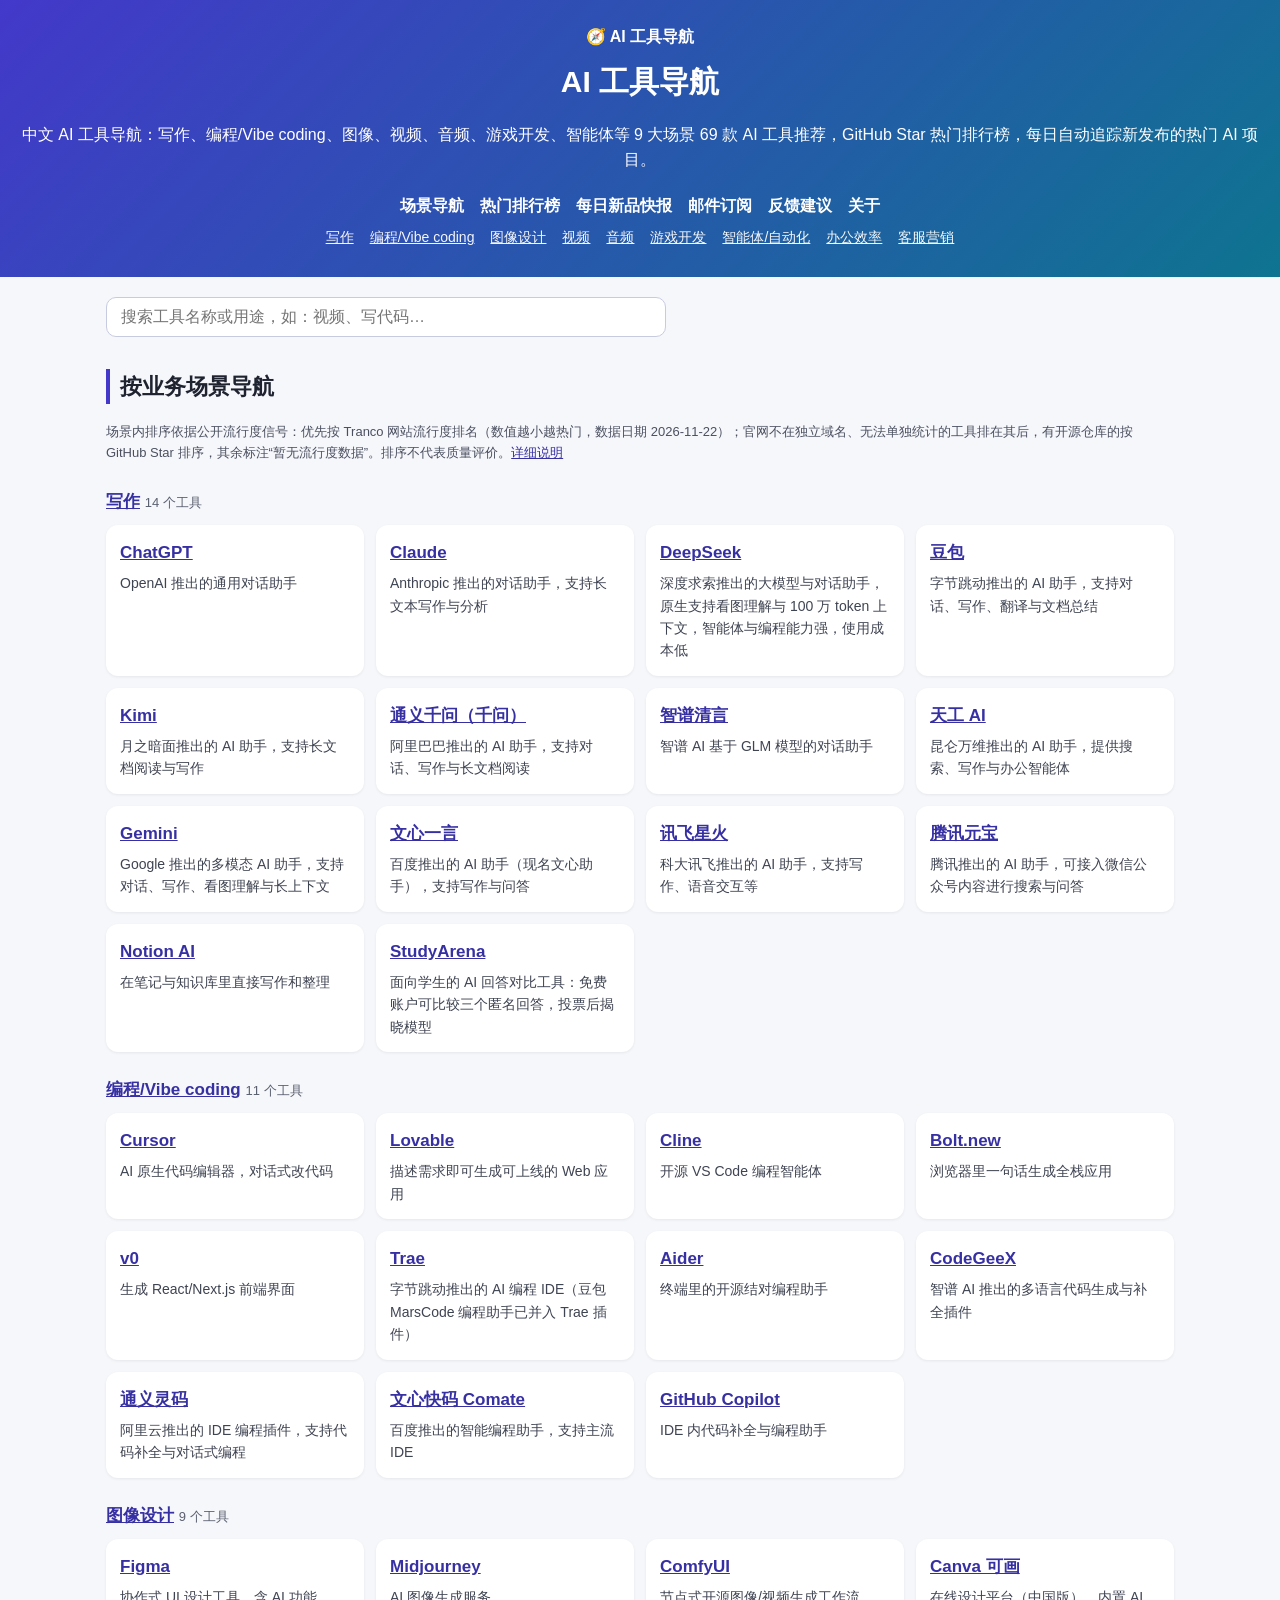
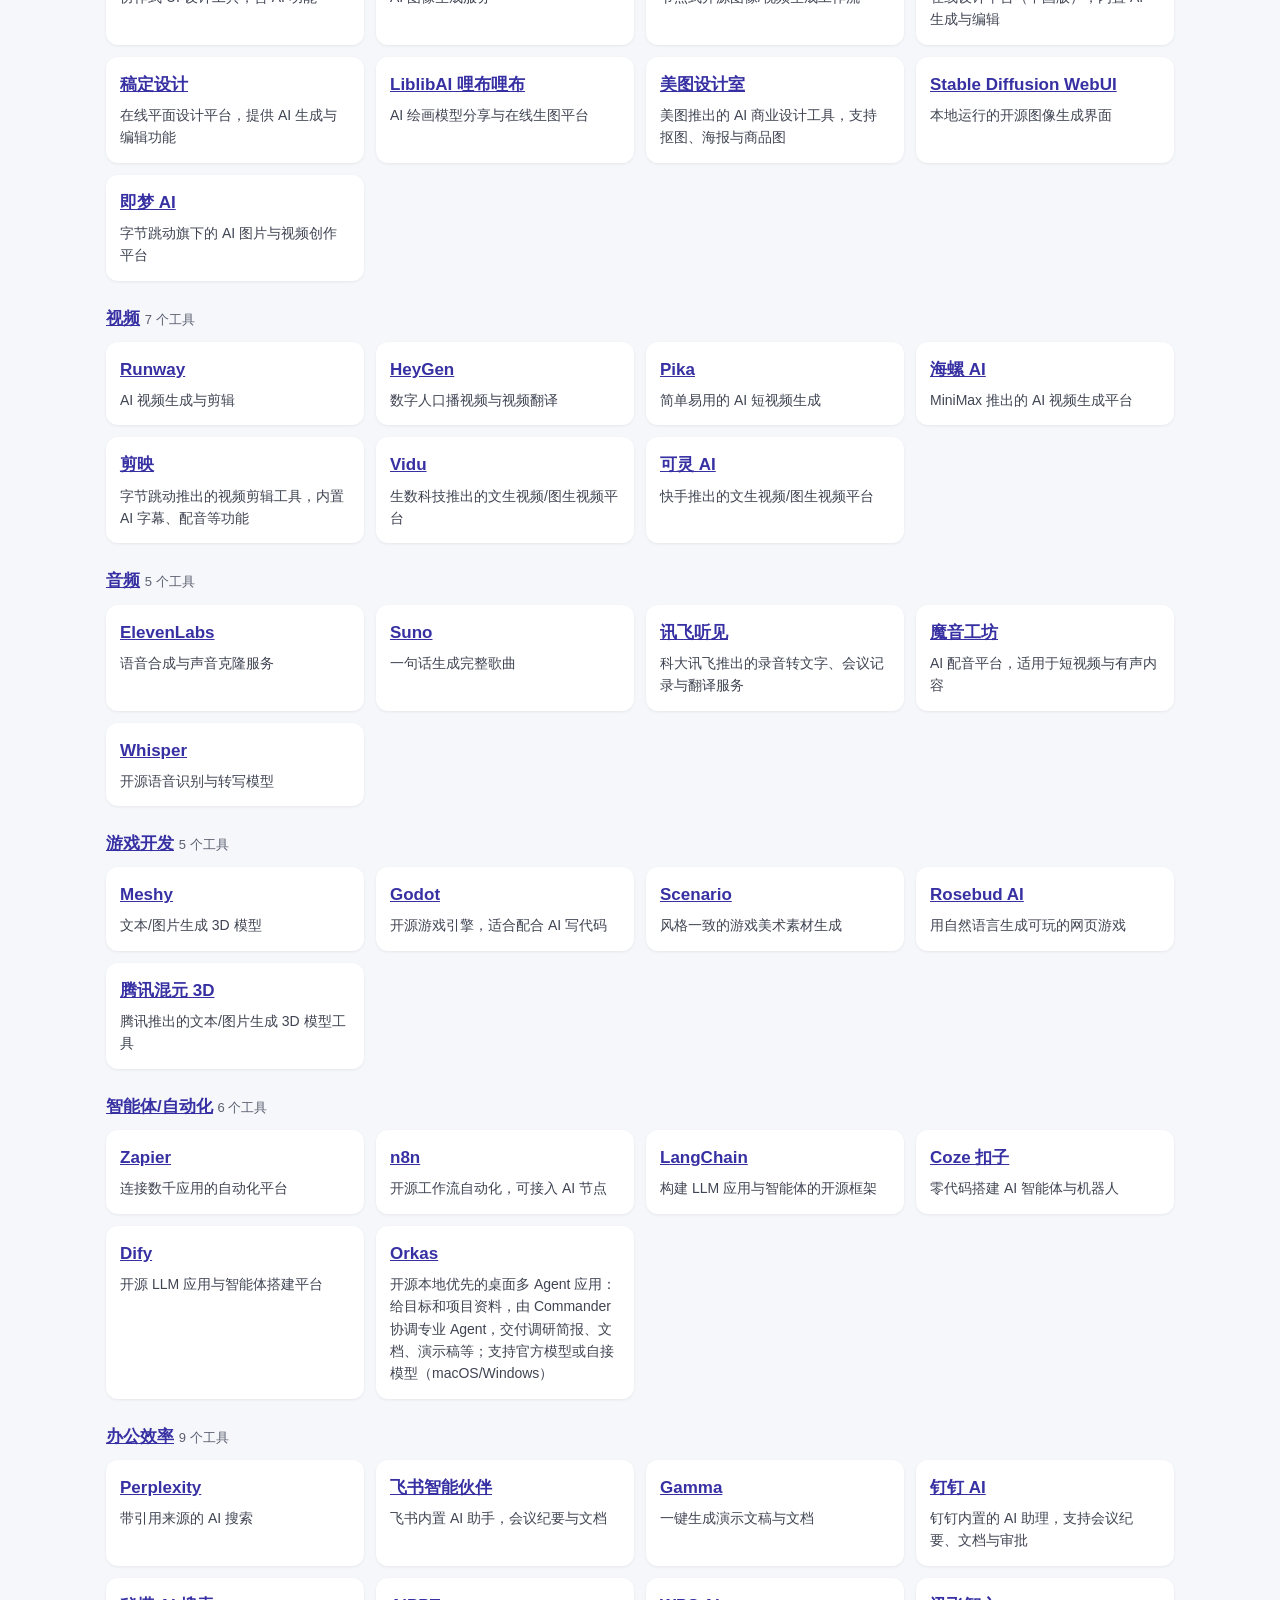
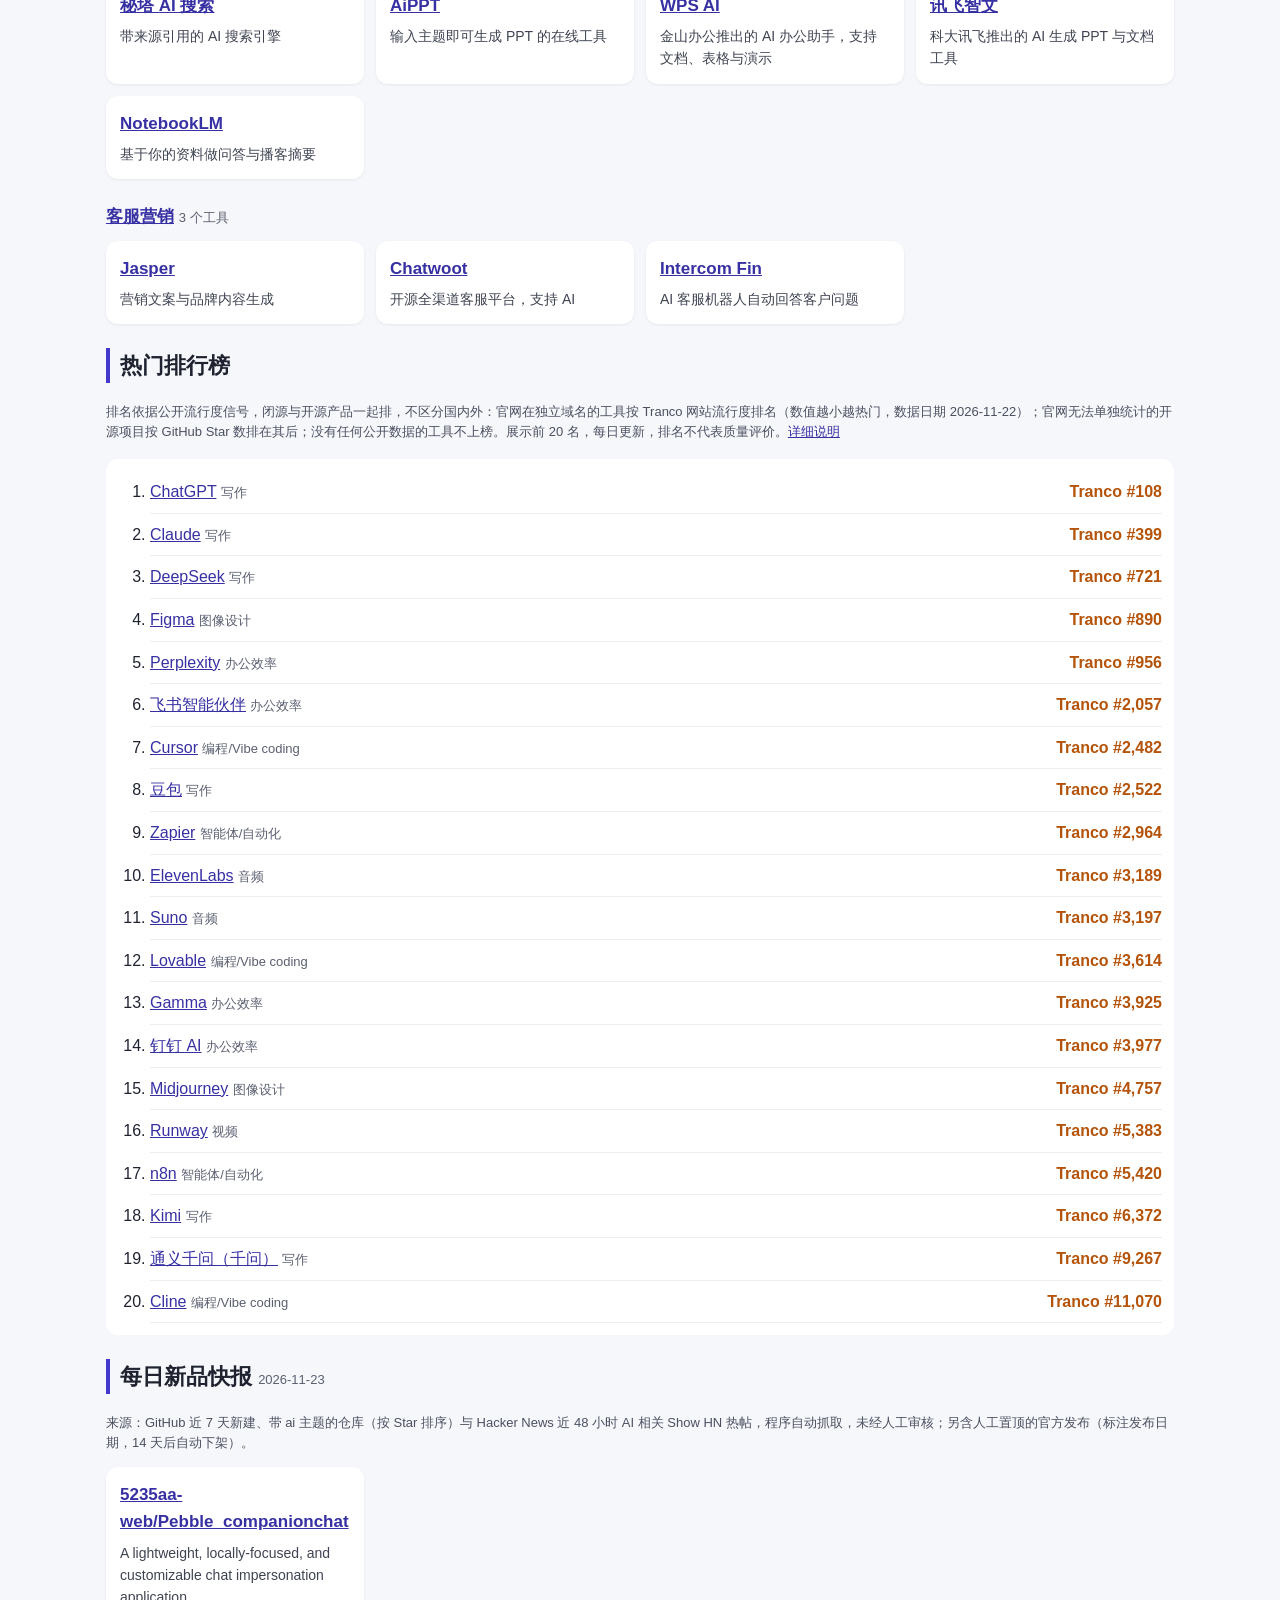
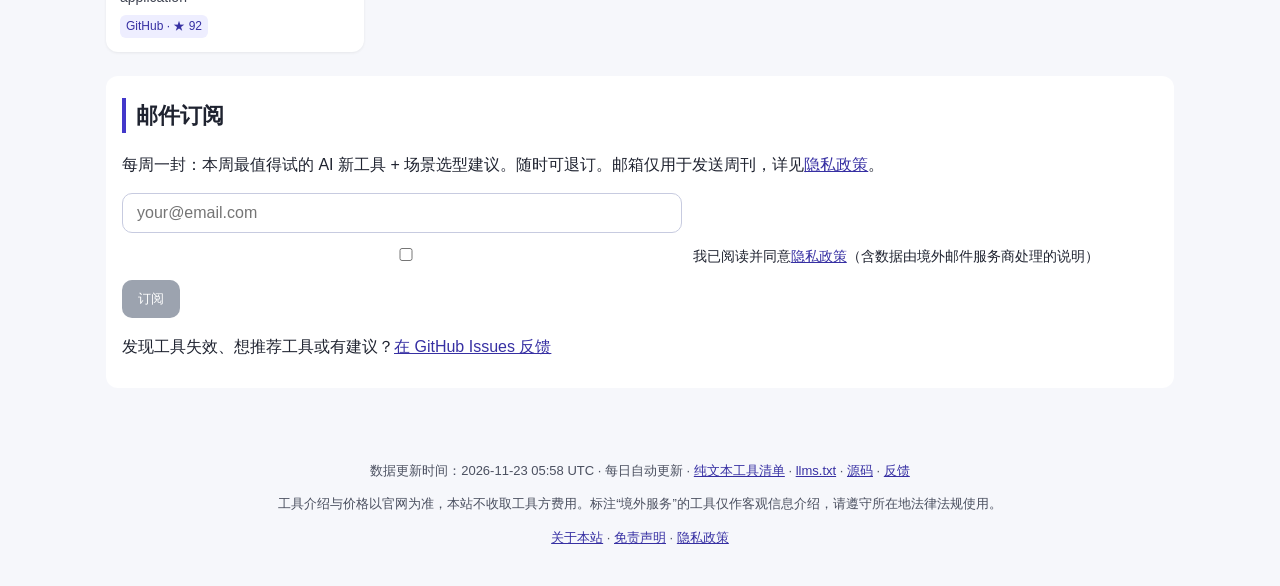
==== commit b8f5515c: "chore: 每日数据更新 2026-11-23" ====
--- a/index.html
+++ b/index.html
@@ -4,17 +4,17 @@
 <meta property="og:type" content="website"><meta property="og:locale" content="zh_CN"><meta property="og:site_name" content="AI 工具导航">
 <meta property="og:title" content="AI 工具导航 | 按业务场景选 AI 工具 · 热门 AI 排行榜 · 每日新品"><meta property="og:description" content="中文 AI 工具导航：写作、编程/Vibe coding、图像、视频、音频、游戏开发、智能体等 9 大场景 69 款 AI 工具推荐，GitHub Star 热门排行榜，每日自动追踪新发布的热门 AI 项目。"><meta property="og:url" content="https://nyxk7.github.io/ai-tools-nav/">
 <meta name="theme-color" content="#4f46e5"><link rel="icon" href="favicon.svg">
-<link rel="stylesheet" href="style.css"><script type="application/ld+json">{"@context": "https://schema.org", "@type": "WebSite", "name": "AI 工具导航", "url": "https://nyxk7.github.io/ai-tools-nav/", "inLanguage": "zh-CN"}</script><script type="application/ld+json">{"@context": "https://schema.org", "@type": "ItemList", "name": "AI 工具导航", "numberOfItems": 69, "itemListElement": [{"@type": "ListItem", "position": 1, "item": {"@type": "SoftwareApplication", "name": "ChatGPT", "url": "https://chatgpt.com", "description": "OpenAI 推出的通用对话助手", "applicationCategory": "AI 工具", "offers": {"@type": "Offer", "price": "0", "priceCurrency": "CNY"}}}, {"@type": "ListItem", "position": 2, "item": {"@type": "SoftwareApplication", "name": "Claude", "url": "https://claude.ai", "description": "Anthropic 推出的对话助手，支持长文本写作与分析", "applicationCategory": "AI 工具", "offers": {"@type": "Offer", "price": "0", "priceCurrency": "CNY"}}}, {"@type": "ListItem", "position": 3, "item": {"@type": "SoftwareApplication", "name": "DeepSeek", "url": "https://www.deepseek.com", "description": "深度求索推出的大模型与对话助手，原生支持看图理解与 100 万 token 上下文，智能体与编程能力强，使用成本低", "applicationCategory": "AI 工具", "offers": {"@type": "Offer", "price": "0", "priceCurrency": "CNY"}}}, {"@type": "ListItem", "position": 4, "item": {"@type": "SoftwareApplication", "name": "豆包", "url": "https://www.doubao.com", "description": "字节跳动推出的 AI 助手，支持对话、写作、翻译与文档总结", "applicationCategory": "AI 工具", "offers": {"@type": "Offer", "price": "0", "priceCurrency": "CNY"}}}, {"@type": "ListItem", "position": 5, "item": {"@type": "SoftwareApplication", "name": "Kimi", "url": "https://www.kimi.com", "description": "月之暗面推出的 AI 助手，支持长文档阅读与写作", "applicationCategory": "AI 工具", "offers": {"@type": "Offer", "price": "0", "priceCurrency": "CNY"}}}, {"@type": "ListItem", "position": 6, "item": {"@type": "SoftwareApplication", "name": "通义千问（千问）", "url": "https://www.qianwen.com", "description": "阿里巴巴推出的 AI 助手，支持对话、写作与长文档阅读", "applicationCategory": "AI 工具", "offers": {"@type": "Offer", "price": "0", "priceCurrency": "CNY"}}}, {"@type": "ListItem", "position": 7, "item": {"@type": "SoftwareApplication", "name": "智谱清言", "url": "https://chatglm.cn", "description": "智谱 AI 基于 GLM 模型的对话助手", "applicationCategory": "AI 工具", "offers": {"@type": "Offer", "price": "0", "priceCurrency": "CNY"}}}, {"@type": "ListItem", "position": 8, "item": {"@type": "SoftwareApplication", "name": "天工 AI", "url": "https://www.tiangong.cn", "description": "昆仑万维推出的 AI 助手，提供搜索、写作与办公智能体", "applicationCategory": "AI 工具", "offers": {"@type": "Offer", "price": "0", "priceCurrency": "CNY"}}}, {"@type": "ListItem", "position": 9, "item": {"@type": "SoftwareApplication", "name": "Gemini", "url": "https://gemini.google.com", "description": "Google 推出的多模态 AI 助手，支持对话、写作、看图理解与长上下文", "applicationCategory": "AI 工具", "offers": {"@type": "Offer", "price": "0", "priceCurrency": "CNY"}}}, {"@type": "ListItem", "position": 10, "item": {"@type": "SoftwareApplication", "name": "文心一言", "url": "https://yiyan.baidu.com", "description": "百度推出的 AI 助手（现名文心助手），支持写作与问答", "applicationCategory": "AI 工具", "offers": {"@type": "Offer", "price": "0", "priceCurrency": "CNY"}}}, {"@type": "ListItem", "position": 11, "item": {"@type": "SoftwareApplication", "name": "讯飞星火", "url": "https://xinghuo.xfyun.cn", "description": "科大讯飞推出的 AI 助手，支持写作、语音交互等", "applicationCategory": "AI 工具", "offers": {"@type": "Offer", "price": "0", "priceCurrency": "CNY"}}}, {"@type": "ListItem", "position": 12, "item": {"@type": "SoftwareApplication", "name": "腾讯元宝", "url": "https://yuanbao.tencent.com", "description": "腾讯推出的 AI 助手，可接入微信公众号内容进行搜索与问答", "applicationCategory": "AI 工具", "offers": {"@type": "Offer", "price": "0", "priceCurrency": "CNY"}}}, {"@type": "ListItem", "position": 13, "item": {"@type": "SoftwareApplication", "name": "Notion AI", "url": "https://www.notion.so/product/ai", "description": "在笔记与知识库里直接写作和整理", "applicationCategory": "AI 工具"}}, {"@type": "ListItem", "position": 14, "item": {"@type": "SoftwareApplication", "name": "StudyArena", "url": "https://studyarena.com", "description": "面向学生的 AI 回答对比工具：免费账户可比较三个匿名回答，投票后揭晓模型", "applicationCategory": "AI 工具", "offers": {"@type": "Offer", "price": "0", "priceCurrency": "CNY"}}}, {"@type": "ListItem", "position": 15, "item": {"@type": "SoftwareApplication", "name": "Cursor", "url": "https://cursor.com", "description": "AI 原生代码编辑器，对话式改代码", "applicationCategory": "AI 工具", "offers": {"@type": "Offer", "price": "0", "priceCurrency": "CNY"}}}, {"@type": "ListItem", "position": 16, "item": {"@type": "SoftwareApplication", "name": "Lovable", "url": "https://lovable.dev", "description": "描述需求即可生成可上线的 Web 应用", "applicationCategory": "AI 工具", "offers": {"@type": "Offer", "price": "0", "priceCurrency": "CNY"}}}, {"@type": "ListItem", "position": 17, "item": {"@type": "SoftwareApplication", "name": "Cline", "url": "https://cline.bot", "description": "开源 VS Code 编程智能体", "applicationCategory": "AI 工具", "offers": {"@type": "Offer", "price": "0", "priceCurrency": "CNY"}}}, {"@type": "ListItem", "position": 18, "item": {"@type": "SoftwareApplication", "name": "Bolt.new", "url": "https://bolt.new", "description": "浏览器里一句话生成全栈应用", "applicationCategory": "AI 工具", "offers": {"@type": "Offer", "price": "0", "priceCurrency": "CNY"}}}, {"@type": "ListItem", "position": 19, "item": {"@type": "SoftwareApplication", "name": "v0", "url": "https://v0.dev", "description": "生成 React/Next.js 前端界面", "applicationCategory": "AI 工具", "offers": {"@type": "Offer", "price": "0", "priceCurrency": "CNY"}}}, {"@type": "ListItem", "position": 20, "item": {"@type": "SoftwareApplication", "name": "Trae", "url": "https://www.trae.cn", "description": "字节跳动推出的 AI 编程 IDE（豆包 MarsCode 编程助手已并入 Trae 插件）", "applicationCategory": "AI 工具", "offers": {"@type": "Offer", "price": "0", "priceCurrency": "CNY"}}}, {"@type": "ListItem", "position": 21, "item": {"@type": "SoftwareApplication", "name": "Aider", "url": "https://aider.chat", "description": "终端里的开源结对编程助手", "applicationCategory": "AI 工具", "offers": {"@type": "Offer", "price": "0", "priceCurrency": "CNY"}}}, {"@type": "ListItem", "position": 22, "item": {"@type": "SoftwareApplication", "name": "CodeGeeX", "url": "https://codegeex.cn", "description": "智谱 AI 推出的多语言代码生成与补全插件", "applicationCategory": "AI 工具", "offers": {"@type": "Offer", "price": "0", "priceCurrency": "CNY"}}}, {"@type": "ListItem", "position": 23, "item": {"@type": "SoftwareApplication", "name": "通义灵码", "url": "https://lingma.aliyun.com", "description": "阿里云推出的 IDE 编程插件，支持代码补全与对话式编程", "applicationCategory": "AI 工具", "offers": {"@type": "Offer", "price": "0", "priceCurrency": "CNY"}}}, {"@type": "ListItem", "position": 24, "item": {"@type": "SoftwareApplication", "name": "文心快码 Comate", "url": "https://comate.baidu.com", "description": "百度推出的智能编程助手，支持主流 IDE", "applicationCategory": "AI 工具", "offers": {"@type": "Offer", "price": "0", "priceCurrency": "CNY"}}}, {"@type": "ListItem", "position": 25, "item": {"@type": "SoftwareApplication", "name": "GitHub Copilot", "url": "https://github.com/features/copilot", "description": "IDE 内代码补全与编程助手", "applicationCategory": "AI 工具", "offers": {"@type": "Offer", "price": "0", "priceCurrency": "CNY"}}}, {"@type": "ListItem", "position": 26, "item": {"@type": "SoftwareApplication", "name": "Figma", "url": "https://www.figma.com", "description": "协作式 UI 设计工具，含 AI 功能", "applicationCategory": "AI 工具", "offers": {"@type": "Offer", "price": "0", "priceCurrency": "CNY"}}}, {"@type": "ListItem", "position": 27, "item": {"@type": "SoftwareApplication", "name": "Midjourney", "url": "https://www.midjourney.com", "description": "AI 图像生成服务", "applicationCategory": "AI 工具"}}, {"@type": "ListItem", "position": 28, "item": {"@type": "SoftwareApplication", "name": "ComfyUI", "url": "https://www.comfy.org", "description": "节点式开源图像/视频生成工作流", "applicationCategory": "AI 工具", "offers": {"@type": "Offer", "price": "0", "priceCurrency": "CNY"}}}, {"@type": "ListItem", "position": 29, "item": {"@type": "SoftwareApplication", "name": "Canva 可画", "url": "https://www.canva.cn", "description": "在线设计平台（中国版），内置 AI 生成与编辑", "applicationCategory": "AI 工具", "offers": {"@type": "Offer", "price": "0", "priceCurrency": "CNY"}}}, {"@type": "ListItem", "position": 30, "item": {"@type": "SoftwareApplication", "name": "稿定设计", "url": "https://www.gaoding.com", "description": "在线平面设计平台，提供 AI 生成与编辑功能", "applicationCategory": "AI 工具", "offers": {"@type": "Offer", "price": "0", "priceCurrency": "CNY"}}}, {"@type": "ListItem", "position": 31, "item": {"@type": "SoftwareApplication", "name": "LiblibAI 哩布哩布", "url": "https://www.liblib.art", "description": "AI 绘画模型分享与在线生图平台", "applicationCategory": "AI 工具", "offers": {"@type": "Offer", "price": "0", "priceCurrency": "CNY"}}}, {"@type": "ListItem", "position": 32, "item": {"@type": "SoftwareApplication", "name": "美图设计室", "url": "https://www.x-design.com", "description": "美图推出的 AI 商业设计工具，支持抠图、海报与商品图", "applicationCategory": "AI 工具", "offers": {"@type": "Offer", "price": "0", "priceCurrency": "CNY"}}}, {"@type": "ListItem", "position": 33, "item": {"@type": "SoftwareApplication", "name": "Stable Diffusion WebUI", "url": "https://github.com/AUTOMATIC1111/stable-diffusion-webui", "description": "本地运行的开源图像生成界面", "applicationCategory": "AI 工具", "offers": {"@type": "Offer", "price": "0", "priceCurrency": "CNY"}}}, {"@type": "ListItem", "position": 34, "item": {"@type": "SoftwareApplication", "name": "即梦 AI", "url": "https://jimeng.jianying.com", "description": "字节跳动旗下的 AI 图片与视频创作平台", "applicationCategory": "AI 工具", "offers": {"@type": "Offer", "price": "0", "priceCurrency": "CNY"}}}, {"@type": "ListItem", "position": 35, "item": {"@type": "SoftwareApplication", "name": "Runway", "url": "https://runwayml.com", "description": "AI 视频生成与剪辑", "applicationCategory": "AI 工具", "offers": {"@type": "Offer", "price": "0", "priceCurrency": "CNY"}}}, {"@type": "ListItem", "position": 36, "item": {"@type": "SoftwareApplication", "name": "HeyGen", "url": "https://www.heygen.com", "description": "数字人口播视频与视频翻译", "applicationCategory": "AI 工具", "offers": {"@type": "Offer", "price": "0", "priceCurrency": "CNY"}}}, {"@type": "ListItem", "position": 37, "item": {"@type": "SoftwareApplication", "name": "Pika", "url": "https://pika.art", "description": "简单易用的 AI 短视频生成", "applicationCategory": "AI 工具", "offers": {"@type": "Offer", "price": "0", "priceCurrency": "CNY"}}}, {"@type": "ListItem", "position": 38, "item": {"@type": "SoftwareApplication", "name": "海螺 AI", "url": "https://hailuoai.com", "description": "MiniMax 推出的 AI 视频生成平台", "applicationCategory": "AI 工具", "offers": {"@type": "Offer", "price": "0", "priceCurrency": "CNY"}}}, {"@type": "ListItem", "position": 39, "item": {"@type": "SoftwareApplication", "name": "剪映", "url": "https://www.capcut.cn", "description": "字节跳动推出的视频剪辑工具，内置 AI 字幕、配音等功能", "applicationCategory": "AI 工具", "offers": {"@type": "Offer", "price": "0", "priceCurrency": "CNY"}}}, {"@type": "ListItem", "position": 40, "item": {"@type": "SoftwareApplication", "name": "Vidu", "url": "https://www.vidu.cn", "description": "生数科技推出的文生视频/图生视频平台", "applicationCategory": "AI 工具", "offers": {"@type": "Offer", "price": "0", "priceCurrency": "CNY"}}}, {"@type": "ListItem", "position": 41, "item": {"@type": "SoftwareApplication", "name": "可灵 AI", "url": "https://klingai.kuaishou.com", "description": "快手推出的文生视频/图生视频平台", "applicationCategory": "AI 工具", "offers": {"@type": "Offer", "price": "0", "priceCurrency": "CNY"}}}, {"@type": "ListItem", "position": 42, "item": {"@type": "SoftwareApplication", "name": "Suno", "url": "https://suno.com", "description": "一句话生成完整歌曲", "applicationCategory": "AI 工具", "offers": {"@type": "Offer", "price": "0", "priceCurrency": "CNY"}}}, {"@type": "ListItem", "position": 43, "item": {"@type": "SoftwareApplication", "name": "ElevenLabs", "url": "https://elevenlabs.io", "description": "语音合成与声音克隆服务", "applicationCategory": "AI 工具", "offers": {"@type": "Offer", "price": "0", "priceCurrency": "CNY"}}}, {"@type": "ListItem", "position": 44, "item": {"@type": "SoftwareApplication", "name": "讯飞听见", "url": "https://www.iflyrec.com", "description": "科大讯飞推出的录音转文字、会议记录与翻译服务", "applicationCategory": "AI 工具", "offers": {"@type": "Offer", "price": "0", "priceCurrency": "CNY"}}}, {"@type": "ListItem", "position": 45, "item": {"@type": "SoftwareApplication", "name": "魔音工坊", "url": "https://www.moyin.com", "description": "AI 配音平台，适用于短视频与有声内容", "applicationCategory": "AI 工具", "offers": {"@type": "Offer", "price": "0", "priceCurrency": "CNY"}}}, {"@type": "ListItem", "position": 46, "item": {"@type": "SoftwareApplication", "name": "Whisper", "url": "https://github.com/openai/whisper", "description": "开源语音识别与转写模型", "applicationCategory": "AI 工具", "offers": {"@type": "Offer", "price": "0", "priceCurrency": "CNY"}}}, {"@type": "ListItem", "position": 47, "item": {"@type": "SoftwareApplication", "name": "Meshy", "url": "https://www.meshy.ai", "description": "文本/图片生成 3D 模型", "applicationCategory": "AI 工具", "offers": {"@type": "Offer", "price": "0", "priceCurrency": "CNY"}}}, {"@type": "ListItem", "position": 48, "item": {"@type": "SoftwareApplication", "name": "Godot", "url": "https://godotengine.org", "description": "开源游戏引擎，适合配合 AI 写代码", "applicationCategory": "AI 工具", "offers": {"@type": "Offer", "price": "0", "priceCurrency": "CNY"}}}, {"@type": "ListItem", "position": 49, "item": {"@type": "SoftwareApplication", "name": "Scenario", "url": "https://www.scenario.com", "description": "风格一致的游戏美术素材生成", "applicationCategory": "AI 工具"}}, {"@type": "ListItem", "position": 50, "item": {"@type": "SoftwareApplication", "name": "Rosebud AI", "url": "https://rosebud.ai", "description": "用自然语言生成可玩的网页游戏", "applicationCategory": "AI 工具", "offers": {"@type": "Offer", "price": "0", "priceCurrency": "CNY"}}}, {"@type": "ListItem", "position": 51, "item": {"@type": "SoftwareApplication", "name": "腾讯混元 3D", "url": "https://3d.hunyuan.tencent.com", "description": "腾讯推出的文本/图片生成 3D 模型工具", "applicationCategory": "AI 工具", "offers": {"@type": "Offer", "price": "0", "priceCurrency": "CNY"}}}, {"@type": "ListItem", "position": 52, "item": {"@type": "SoftwareApplication", "name": "Zapier", "url": "https://zapier.com", "description": "连接数千应用的自动化平台", "applicationCategory": "AI 工具", "offers": {"@type": "Offer", "price": "0", "priceCurrency": "CNY"}}}, {"@type": "ListItem", "position": 53, "item": {"@type": "SoftwareApplication", "name": "n8n", "url": "https://n8n.io", "description": "开源工作流自动化，可接入 AI 节点", "applicationCategory": "AI 工具"}}, {"@type": "ListItem", "position": 54, "item": {"@type": "SoftwareApplication", "name": "LangChain", "url": "https://www.langchain.com", "description": "构建 LLM 应用与智能体的开源框架", "applicationCategory": "AI 工具", "offers": {"@type": "Offer", "price": "0", "priceCurrency": "CNY"}}}, {"@type": "ListItem", "position": 55, "item": {"@type": "SoftwareApplication", "name": "Coze 扣子", "url": "https://www.coze.cn", "description": "零代码搭建 AI 智能体与机器人", "applicationCategory": "AI 工具", "offers": {"@type": "Offer", "price": "0", "priceCurrency": "CNY"}}}, {"@type": "ListItem", "position": 56, "item": {"@type": "SoftwareApplication", "name": "Dify", "url": "https://dify.ai", "description": "开源 LLM 应用与智能体搭建平台", "applicationCategory": "AI 工具"}}, {"@type": "ListItem", "position": 57, "item": {"@type": "SoftwareApplication", "name": "Orkas", "url": "https://orkas.ai", "description": "开源本地优先的桌面多 Agent 应用：给目标和项目资料，由 Commander 协调专业 Agent，交付调研简报、文档、演示稿等；支持官方模型或自接模型（macOS/Windows）", "applicationCategory": "AI 工具", "offers": {"@type": "Offer", "price": "0", "priceCurrency": "CNY"}}}, {"@type": "ListItem", "position": 58, "item": {"@type": "SoftwareApplication", "name": "Perplexity", "url": "https://www.perplexity.ai", "description": "带引用来源的 AI 搜索", "applicationCategory": "AI 工具", "offers": {"@type": "Offer", "price": "0", "priceCurrency": "CNY"}}}, {"@type": "ListItem", "position": 59, "item": {"@type": "SoftwareApplication", "name": "飞书智能伙伴", "url": "https://www.feishu.cn", "description": "飞书内置 AI 助手，会议纪要与文档", "applicationCategory": "AI 工具"}}, {"@type": "ListItem", "position": 60, "item": {"@type": "SoftwareApplication", "name": "Gamma", "url": "https://gamma.app", "description": "一键生成演示文稿与文档", "applicationCategory": "AI 工具", "offers": {"@type": "Offer", "price": "0", "priceCurrency": "CNY"}}}, {"@type": "ListItem", "position": 61, "item": {"@type": "SoftwareApplication", "name": "钉钉 AI", "url": "https://www.dingtalk.com", "description": "钉钉内置的 AI 助理，支持会议纪要、文档与审批", "applicationCategory": "AI 工具", "offers": {"@type": "Offer", "price": "0", "priceCurrency": "CNY"}}}, {"@type": "ListItem", "position": 62, "item": {"@type": "SoftwareApplication", "name": "秘塔 AI 搜索", "url": "https://metaso.cn", "description": "带来源引用的 AI 搜索引擎", "applicationCategory": "AI 工具", "offers": {"@type": "Offer", "price": "0", "priceCurrency": "CNY"}}}, {"@type": "ListItem", "position": 63, "item": {"@type": "SoftwareApplication", "name": "AiPPT", "url": "https://www.aippt.cn", "description": "输入主题即可生成 PPT 的在线工具", "applicationCategory": "AI 工具", "offers": {"@type": "Offer", "price": "0", "priceCurrency": "CNY"}}}, {"@type": "ListItem", "position": 64, "item": {"@type": "SoftwareApplication", "name": "WPS AI", "url": "https://ai.wps.cn", "description": "金山办公推出的 AI 办公助手，支持文档、表格与演示", "applicationCategory": "AI 工具", "offers": {"@type": "Offer", "price": "0", "priceCurrency": "CNY"}}}, {"@type": "ListItem", "position": 65, "item": {"@type": "SoftwareApplication", "name": "讯飞智文", "url": "https://zhiwen.xfyun.cn", "description": "科大讯飞推出的 AI 生成 PPT 与文档工具", "applicationCategory": "AI 工具", "offers": {"@type": "Offer", "price": "0", "priceCurrency": "CNY"}}}, {"@type": "ListItem", "position": 66, "item": {"@type": "SoftwareApplication", "name": "NotebookLM", "url": "https://notebooklm.google.com", "description": "基于你的资料做问答与播客摘要", "applicationCategory": "AI 工具", "offers": {"@type": "Offer", "price": "0", "priceCurrency": "CNY"}}}, {"@type": "ListItem", "position": 67, "item": {"@type": "SoftwareApplication", "name": "Jasper", "url": "https://www.jasper.ai", "description": "营销文案与品牌内容生成", "applicationCategory": "AI 工具"}}, {"@type": "ListItem", "position": 68, "item": {"@type": "SoftwareApplication", "name": "Chatwoot", "url": "https://www.chatwoot.com", "description": "开源全渠道客服平台，支持 AI", "applicationCategory": "AI 工具"}}, {"@type": "ListItem", "position": 69, "item": {"@type": "SoftwareApplication", "name": "Intercom Fin", "url": "https://www.intercom.com/fin", "description": "AI 客服机器人自动回答客户问题", "applicationCategory": "AI 工具"}}]}</script></head><body>
+<link rel="stylesheet" href="style.css"><script type="application/ld+json">{"@context": "https://schema.org", "@type": "WebSite", "name": "AI 工具导航", "url": "https://nyxk7.github.io/ai-tools-nav/", "inLanguage": "zh-CN"}</script><script type="application/ld+json">{"@context": "https://schema.org", "@type": "ItemList", "name": "AI 工具导航", "numberOfItems": 69, "itemListElement": [{"@type": "ListItem", "position": 1, "item": {"@type": "SoftwareApplication", "name": "ChatGPT", "url": "https://chatgpt.com", "description": "OpenAI 推出的通用对话助手", "applicationCategory": "AI 工具", "offers": {"@type": "Offer", "price": "0", "priceCurrency": "CNY"}}}, {"@type": "ListItem", "position": 2, "item": {"@type": "SoftwareApplication", "name": "Claude", "url": "https://claude.ai", "description": "Anthropic 推出的对话助手，支持长文本写作与分析", "applicationCategory": "AI 工具", "offers": {"@type": "Offer", "price": "0", "priceCurrency": "CNY"}}}, {"@type": "ListItem", "position": 3, "item": {"@type": "SoftwareApplication", "name": "DeepSeek", "url": "https://www.deepseek.com", "description": "深度求索推出的大模型与对话助手，原生支持看图理解与 100 万 token 上下文，智能体与编程能力强，使用成本低", "applicationCategory": "AI 工具", "offers": {"@type": "Offer", "price": "0", "priceCurrency": "CNY"}}}, {"@type": "ListItem", "position": 4, "item": {"@type": "SoftwareApplication", "name": "豆包", "url": "https://www.doubao.com", "description": "字节跳动推出的 AI 助手，支持对话、写作、翻译与文档总结", "applicationCategory": "AI 工具", "offers": {"@type": "Offer", "price": "0", "priceCurrency": "CNY"}}}, {"@type": "ListItem", "position": 5, "item": {"@type": "SoftwareApplication", "name": "Kimi", "url": "https://www.kimi.com", "description": "月之暗面推出的 AI 助手，支持长文档阅读与写作", "applicationCategory": "AI 工具", "offers": {"@type": "Offer", "price": "0", "priceCurrency": "CNY"}}}, {"@type": "ListItem", "position": 6, "item": {"@type": "SoftwareApplication", "name": "通义千问（千问）", "url": "https://www.qianwen.com", "description": "阿里巴巴推出的 AI 助手，支持对话、写作与长文档阅读", "applicationCategory": "AI 工具", "offers": {"@type": "Offer", "price": "0", "priceCurrency": "CNY"}}}, {"@type": "ListItem", "position": 7, "item": {"@type": "SoftwareApplication", "name": "智谱清言", "url": "https://chatglm.cn", "description": "智谱 AI 基于 GLM 模型的对话助手", "applicationCategory": "AI 工具", "offers": {"@type": "Offer", "price": "0", "priceCurrency": "CNY"}}}, {"@type": "ListItem", "position": 8, "item": {"@type": "SoftwareApplication", "name": "天工 AI", "url": "https://www.tiangong.cn", "description": "昆仑万维推出的 AI 助手，提供搜索、写作与办公智能体", "applicationCategory": "AI 工具", "offers": {"@type": "Offer", "price": "0", "priceCurrency": "CNY"}}}, {"@type": "ListItem", "position": 9, "item": {"@type": "SoftwareApplication", "name": "Gemini", "url": "https://gemini.google.com", "description": "Google 推出的多模态 AI 助手，支持对话、写作、看图理解与长上下文", "applicationCategory": "AI 工具", "offers": {"@type": "Offer", "price": "0", "priceCurrency": "CNY"}}}, {"@type": "ListItem", "position": 10, "item": {"@type": "SoftwareApplication", "name": "文心一言", "url": "https://yiyan.baidu.com", "description": "百度推出的 AI 助手（现名文心助手），支持写作与问答", "applicationCategory": "AI 工具", "offers": {"@type": "Offer", "price": "0", "priceCurrency": "CNY"}}}, {"@type": "ListItem", "position": 11, "item": {"@type": "SoftwareApplication", "name": "讯飞星火", "url": "https://xinghuo.xfyun.cn", "description": "科大讯飞推出的 AI 助手，支持写作、语音交互等", "applicationCategory": "AI 工具", "offers": {"@type": "Offer", "price": "0", "priceCurrency": "CNY"}}}, {"@type": "ListItem", "position": 12, "item": {"@type": "SoftwareApplication", "name": "腾讯元宝", "url": "https://yuanbao.tencent.com", "description": "腾讯推出的 AI 助手，可接入微信公众号内容进行搜索与问答", "applicationCategory": "AI 工具", "offers": {"@type": "Offer", "price": "0", "priceCurrency": "CNY"}}}, {"@type": "ListItem", "position": 13, "item": {"@type": "SoftwareApplication", "name": "Notion AI", "url": "https://www.notion.so/product/ai", "description": "在笔记与知识库里直接写作和整理", "applicationCategory": "AI 工具"}}, {"@type": "ListItem", "position": 14, "item": {"@type": "SoftwareApplication", "name": "StudyArena", "url": "https://studyarena.com", "description": "面向学生的 AI 回答对比工具：免费账户可比较三个匿名回答，投票后揭晓模型", "applicationCategory": "AI 工具", "offers": {"@type": "Offer", "price": "0", "priceCurrency": "CNY"}}}, {"@type": "ListItem", "position": 15, "item": {"@type": "SoftwareApplication", "name": "Cursor", "url": "https://cursor.com", "description": "AI 原生代码编辑器，对话式改代码", "applicationCategory": "AI 工具", "offers": {"@type": "Offer", "price": "0", "priceCurrency": "CNY"}}}, {"@type": "ListItem", "position": 16, "item": {"@type": "SoftwareApplication", "name": "Lovable", "url": "https://lovable.dev", "description": "描述需求即可生成可上线的 Web 应用", "applicationCategory": "AI 工具", "offers": {"@type": "Offer", "price": "0", "priceCurrency": "CNY"}}}, {"@type": "ListItem", "position": 17, "item": {"@type": "SoftwareApplication", "name": "Cline", "url": "https://cline.bot", "description": "开源 VS Code 编程智能体", "applicationCategory": "AI 工具", "offers": {"@type": "Offer", "price": "0", "priceCurrency": "CNY"}}}, {"@type": "ListItem", "position": 18, "item": {"@type": "SoftwareApplication", "name": "Bolt.new", "url": "https://bolt.new", "description": "浏览器里一句话生成全栈应用", "applicationCategory": "AI 工具", "offers": {"@type": "Offer", "price": "0", "priceCurrency": "CNY"}}}, {"@type": "ListItem", "position": 19, "item": {"@type": "SoftwareApplication", "name": "v0", "url": "https://v0.dev", "description": "生成 React/Next.js 前端界面", "applicationCategory": "AI 工具", "offers": {"@type": "Offer", "price": "0", "priceCurrency": "CNY"}}}, {"@type": "ListItem", "position": 20, "item": {"@type": "SoftwareApplication", "name": "Trae", "url": "https://www.trae.cn", "description": "字节跳动推出的 AI 编程 IDE（豆包 MarsCode 编程助手已并入 Trae 插件）", "applicationCategory": "AI 工具", "offers": {"@type": "Offer", "price": "0", "priceCurrency": "CNY"}}}, {"@type": "ListItem", "position": 21, "item": {"@type": "SoftwareApplication", "name": "Aider", "url": "https://aider.chat", "description": "终端里的开源结对编程助手", "applicationCategory": "AI 工具", "offers": {"@type": "Offer", "price": "0", "priceCurrency": "CNY"}}}, {"@type": "ListItem", "position": 22, "item": {"@type": "SoftwareApplication", "name": "CodeGeeX", "url": "https://codegeex.cn", "description": "智谱 AI 推出的多语言代码生成与补全插件", "applicationCategory": "AI 工具", "offers": {"@type": "Offer", "price": "0", "priceCurrency": "CNY"}}}, {"@type": "ListItem", "position": 23, "item": {"@type": "SoftwareApplication", "name": "通义灵码", "url": "https://lingma.aliyun.com", "description": "阿里云推出的 IDE 编程插件，支持代码补全与对话式编程", "applicationCategory": "AI 工具", "offers": {"@type": "Offer", "price": "0", "priceCurrency": "CNY"}}}, {"@type": "ListItem", "position": 24, "item": {"@type": "SoftwareApplication", "name": "文心快码 Comate", "url": "https://comate.baidu.com", "description": "百度推出的智能编程助手，支持主流 IDE", "applicationCategory": "AI 工具", "offers": {"@type": "Offer", "price": "0", "priceCurrency": "CNY"}}}, {"@type": "ListItem", "position": 25, "item": {"@type": "SoftwareApplication", "name": "GitHub Copilot", "url": "https://github.com/features/copilot", "description": "IDE 内代码补全与编程助手", "applicationCategory": "AI 工具", "offers": {"@type": "Offer", "price": "0", "priceCurrency": "CNY"}}}, {"@type": "ListItem", "position": 26, "item": {"@type": "SoftwareApplication", "name": "Figma", "url": "https://www.figma.com", "description": "协作式 UI 设计工具，含 AI 功能", "applicationCategory": "AI 工具", "offers": {"@type": "Offer", "price": "0", "priceCurrency": "CNY"}}}, {"@type": "ListItem", "position": 27, "item": {"@type": "SoftwareApplication", "name": "Midjourney", "url": "https://www.midjourney.com", "description": "AI 图像生成服务", "applicationCategory": "AI 工具"}}, {"@type": "ListItem", "position": 28, "item": {"@type": "SoftwareApplication", "name": "ComfyUI", "url": "https://www.comfy.org", "description": "节点式开源图像/视频生成工作流", "applicationCategory": "AI 工具", "offers": {"@type": "Offer", "price": "0", "priceCurrency": "CNY"}}}, {"@type": "ListItem", "position": 29, "item": {"@type": "SoftwareApplication", "name": "Canva 可画", "url": "https://www.canva.cn", "description": "在线设计平台（中国版），内置 AI 生成与编辑", "applicationCategory": "AI 工具", "offers": {"@type": "Offer", "price": "0", "priceCurrency": "CNY"}}}, {"@type": "ListItem", "position": 30, "item": {"@type": "SoftwareApplication", "name": "稿定设计", "url": "https://www.gaoding.com", "description": "在线平面设计平台，提供 AI 生成与编辑功能", "applicationCategory": "AI 工具", "offers": {"@type": "Offer", "price": "0", "priceCurrency": "CNY"}}}, {"@type": "ListItem", "position": 31, "item": {"@type": "SoftwareApplication", "name": "LiblibAI 哩布哩布", "url": "https://www.liblib.art", "description": "AI 绘画模型分享与在线生图平台", "applicationCategory": "AI 工具", "offers": {"@type": "Offer", "price": "0", "priceCurrency": "CNY"}}}, {"@type": "ListItem", "position": 32, "item": {"@type": "SoftwareApplication", "name": "美图设计室", "url": "https://www.x-design.com", "description": "美图推出的 AI 商业设计工具，支持抠图、海报与商品图", "applicationCategory": "AI 工具", "offers": {"@type": "Offer", "price": "0", "priceCurrency": "CNY"}}}, {"@type": "ListItem", "position": 33, "item": {"@type": "SoftwareApplication", "name": "Stable Diffusion WebUI", "url": "https://github.com/AUTOMATIC1111/stable-diffusion-webui", "description": "本地运行的开源图像生成界面", "applicationCategory": "AI 工具", "offers": {"@type": "Offer", "price": "0", "priceCurrency": "CNY"}}}, {"@type": "ListItem", "position": 34, "item": {"@type": "SoftwareApplication", "name": "即梦 AI", "url": "https://jimeng.jianying.com", "description": "字节跳动旗下的 AI 图片与视频创作平台", "applicationCategory": "AI 工具", "offers": {"@type": "Offer", "price": "0", "priceCurrency": "CNY"}}}, {"@type": "ListItem", "position": 35, "item": {"@type": "SoftwareApplication", "name": "Runway", "url": "https://runwayml.com", "description": "AI 视频生成与剪辑", "applicationCategory": "AI 工具", "offers": {"@type": "Offer", "price": "0", "priceCurrency": "CNY"}}}, {"@type": "ListItem", "position": 36, "item": {"@type": "SoftwareApplication", "name": "HeyGen", "url": "https://www.heygen.com", "description": "数字人口播视频与视频翻译", "applicationCategory": "AI 工具", "offers": {"@type": "Offer", "price": "0", "priceCurrency": "CNY"}}}, {"@type": "ListItem", "position": 37, "item": {"@type": "SoftwareApplication", "name": "Pika", "url": "https://pika.art", "description": "简单易用的 AI 短视频生成", "applicationCategory": "AI 工具", "offers": {"@type": "Offer", "price": "0", "priceCurrency": "CNY"}}}, {"@type": "ListItem", "position": 38, "item": {"@type": "SoftwareApplication", "name": "海螺 AI", "url": "https://hailuoai.com", "description": "MiniMax 推出的 AI 视频生成平台", "applicationCategory": "AI 工具", "offers": {"@type": "Offer", "price": "0", "priceCurrency": "CNY"}}}, {"@type": "ListItem", "position": 39, "item": {"@type": "SoftwareApplication", "name": "剪映", "url": "https://www.capcut.cn", "description": "字节跳动推出的视频剪辑工具，内置 AI 字幕、配音等功能", "applicationCategory": "AI 工具", "offers": {"@type": "Offer", "price": "0", "priceCurrency": "CNY"}}}, {"@type": "ListItem", "position": 40, "item": {"@type": "SoftwareApplication", "name": "Vidu", "url": "https://www.vidu.cn", "description": "生数科技推出的文生视频/图生视频平台", "applicationCategory": "AI 工具", "offers": {"@type": "Offer", "price": "0", "priceCurrency": "CNY"}}}, {"@type": "ListItem", "position": 41, "item": {"@type": "SoftwareApplication", "name": "可灵 AI", "url": "https://klingai.kuaishou.com", "description": "快手推出的文生视频/图生视频平台", "applicationCategory": "AI 工具", "offers": {"@type": "Offer", "price": "0", "priceCurrency": "CNY"}}}, {"@type": "ListItem", "position": 42, "item": {"@type": "SoftwareApplication", "name": "ElevenLabs", "url": "https://elevenlabs.io", "description": "语音合成与声音克隆服务", "applicationCategory": "AI 工具", "offers": {"@type": "Offer", "price": "0", "priceCurrency": "CNY"}}}, {"@type": "ListItem", "position": 43, "item": {"@type": "SoftwareApplication", "name": "Suno", "url": "https://suno.com", "description": "一句话生成完整歌曲", "applicationCategory": "AI 工具", "offers": {"@type": "Offer", "price": "0", "priceCurrency": "CNY"}}}, {"@type": "ListItem", "position": 44, "item": {"@type": "SoftwareApplication", "name": "讯飞听见", "url": "https://www.iflyrec.com", "description": "科大讯飞推出的录音转文字、会议记录与翻译服务", "applicationCategory": "AI 工具", "offers": {"@type": "Offer", "price": "0", "priceCurrency": "CNY"}}}, {"@type": "ListItem", "position": 45, "item": {"@type": "SoftwareApplication", "name": "魔音工坊", "url": "https://www.moyin.com", "description": "AI 配音平台，适用于短视频与有声内容", "applicationCategory": "AI 工具", "offers": {"@type": "Offer", "price": "0", "priceCurrency": "CNY"}}}, {"@type": "ListItem", "position": 46, "item": {"@type": "SoftwareApplication", "name": "Whisper", "url": "https://github.com/openai/whisper", "description": "开源语音识别与转写模型", "applicationCategory": "AI 工具", "offers": {"@type": "Offer", "price": "0", "priceCurrency": "CNY"}}}, {"@type": "ListItem", "position": 47, "item": {"@type": "SoftwareApplication", "name": "Meshy", "url": "https://www.meshy.ai", "description": "文本/图片生成 3D 模型", "applicationCategory": "AI 工具", "offers": {"@type": "Offer", "price": "0", "priceCurrency": "CNY"}}}, {"@type": "ListItem", "position": 48, "item": {"@type": "SoftwareApplication", "name": "Godot", "url": "https://godotengine.org", "description": "开源游戏引擎，适合配合 AI 写代码", "applicationCategory": "AI 工具", "offers": {"@type": "Offer", "price": "0", "priceCurrency": "CNY"}}}, {"@type": "ListItem", "position": 49, "item": {"@type": "SoftwareApplication", "name": "Scenario", "url": "https://www.scenario.com", "description": "风格一致的游戏美术素材生成", "applicationCategory": "AI 工具"}}, {"@type": "ListItem", "position": 50, "item": {"@type": "SoftwareApplication", "name": "Rosebud AI", "url": "https://rosebud.ai", "description": "用自然语言生成可玩的网页游戏", "applicationCategory": "AI 工具", "offers": {"@type": "Offer", "price": "0", "priceCurrency": "CNY"}}}, {"@type": "ListItem", "position": 51, "item": {"@type": "SoftwareApplication", "name": "腾讯混元 3D", "url": "https://3d.hunyuan.tencent.com", "description": "腾讯推出的文本/图片生成 3D 模型工具", "applicationCategory": "AI 工具", "offers": {"@type": "Offer", "price": "0", "priceCurrency": "CNY"}}}, {"@type": "ListItem", "position": 52, "item": {"@type": "SoftwareApplication", "name": "Zapier", "url": "https://zapier.com", "description": "连接数千应用的自动化平台", "applicationCategory": "AI 工具", "offers": {"@type": "Offer", "price": "0", "priceCurrency": "CNY"}}}, {"@type": "ListItem", "position": 53, "item": {"@type": "SoftwareApplication", "name": "n8n", "url": "https://n8n.io", "description": "开源工作流自动化，可接入 AI 节点", "applicationCategory": "AI 工具"}}, {"@type": "ListItem", "position": 54, "item": {"@type": "SoftwareApplication", "name": "LangChain", "url": "https://www.langchain.com", "description": "构建 LLM 应用与智能体的开源框架", "applicationCategory": "AI 工具", "offers": {"@type": "Offer", "price": "0", "priceCurrency": "CNY"}}}, {"@type": "ListItem", "position": 55, "item": {"@type": "SoftwareApplication", "name": "Coze 扣子", "url": "https://www.coze.cn", "description": "零代码搭建 AI 智能体与机器人", "applicationCategory": "AI 工具", "offers": {"@type": "Offer", "price": "0", "priceCurrency": "CNY"}}}, {"@type": "ListItem", "position": 56, "item": {"@type": "SoftwareApplication", "name": "Dify", "url": "https://dify.ai", "description": "开源 LLM 应用与智能体搭建平台", "applicationCategory": "AI 工具"}}, {"@type": "ListItem", "position": 57, "item": {"@type": "SoftwareApplication", "name": "Orkas", "url": "https://orkas.ai", "description": "开源本地优先的桌面多 Agent 应用：给目标和项目资料，由 Commander 协调专业 Agent，交付调研简报、文档、演示稿等；支持官方模型或自接模型（macOS/Windows）", "applicationCategory": "AI 工具", "offers": {"@type": "Offer", "price": "0", "priceCurrency": "CNY"}}}, {"@type": "ListItem", "position": 58, "item": {"@type": "SoftwareApplication", "name": "Perplexity", "url": "https://www.perplexity.ai", "description": "带引用来源的 AI 搜索", "applicationCategory": "AI 工具", "offers": {"@type": "Offer", "price": "0", "priceCurrency": "CNY"}}}, {"@type": "ListItem", "position": 59, "item": {"@type": "SoftwareApplication", "name": "飞书智能伙伴", "url": "https://www.feishu.cn", "description": "飞书内置 AI 助手，会议纪要与文档", "applicationCategory": "AI 工具"}}, {"@type": "ListItem", "position": 60, "item": {"@type": "SoftwareApplication", "name": "Gamma", "url": "https://gamma.app", "description": "一键生成演示文稿与文档", "applicationCategory": "AI 工具", "offers": {"@type": "Offer", "price": "0", "priceCurrency": "CNY"}}}, {"@type": "ListItem", "position": 61, "item": {"@type": "SoftwareApplication", "name": "钉钉 AI", "url": "https://www.dingtalk.com", "description": "钉钉内置的 AI 助理，支持会议纪要、文档与审批", "applicationCategory": "AI 工具", "offers": {"@type": "Offer", "price": "0", "priceCurrency": "CNY"}}}, {"@type": "ListItem", "position": 62, "item": {"@type": "SoftwareApplication", "name": "秘塔 AI 搜索", "url": "https://metaso.cn", "description": "带来源引用的 AI 搜索引擎", "applicationCategory": "AI 工具", "offers": {"@type": "Offer", "price": "0", "priceCurrency": "CNY"}}}, {"@type": "ListItem", "position": 63, "item": {"@type": "SoftwareApplication", "name": "AiPPT", "url": "https://www.aippt.cn", "description": "输入主题即可生成 PPT 的在线工具", "applicationCategory": "AI 工具", "offers": {"@type": "Offer", "price": "0", "priceCurrency": "CNY"}}}, {"@type": "ListItem", "position": 64, "item": {"@type": "SoftwareApplication", "name": "WPS AI", "url": "https://ai.wps.cn", "description": "金山办公推出的 AI 办公助手，支持文档、表格与演示", "applicationCategory": "AI 工具", "offers": {"@type": "Offer", "price": "0", "priceCurrency": "CNY"}}}, {"@type": "ListItem", "position": 65, "item": {"@type": "SoftwareApplication", "name": "讯飞智文", "url": "https://zhiwen.xfyun.cn", "description": "科大讯飞推出的 AI 生成 PPT 与文档工具", "applicationCategory": "AI 工具", "offers": {"@type": "Offer", "price": "0", "priceCurrency": "CNY"}}}, {"@type": "ListItem", "position": 66, "item": {"@type": "SoftwareApplication", "name": "NotebookLM", "url": "https://notebooklm.google.com", "description": "基于你的资料做问答与播客摘要", "applicationCategory": "AI 工具", "offers": {"@type": "Offer", "price": "0", "priceCurrency": "CNY"}}}, {"@type": "ListItem", "position": 67, "item": {"@type": "SoftwareApplication", "name": "Jasper", "url": "https://www.jasper.ai", "description": "营销文案与品牌内容生成", "applicationCategory": "AI 工具"}}, {"@type": "ListItem", "position": 68, "item": {"@type": "SoftwareApplication", "name": "Chatwoot", "url": "https://www.chatwoot.com", "description": "开源全渠道客服平台，支持 AI", "applicationCategory": "AI 工具"}}, {"@type": "ListItem", "position": 69, "item": {"@type": "SoftwareApplication", "name": "Intercom Fin", "url": "https://www.intercom.com/fin", "description": "AI 客服机器人自动回答客户问题", "applicationCategory": "AI 工具"}}]}</script></head><body>
 <a class="skip" href="#main">跳到正文</a>
 <header><p class="logo"><a href="">🧭 AI 工具导航</a></p><h1>AI 工具导航</h1><p>中文 AI 工具导航：写作、编程/Vibe coding、图像、视频、音频、游戏开发、智能体等 9 大场景 69 款 AI 工具推荐，GitHub Star 热门排行榜，每日自动追踪新发布的热门 AI 项目。</p>
 <nav aria-label="主导航"><a href="#scenes">场景导航</a><a href="#rank">热门排行榜</a><a href="#daily">每日新品快报</a><a href="#subscribe">邮件订阅</a><a href="https://github.com/NyxK7/ai-tools-nav/issues/new/choose" target="_blank" rel="noopener">反馈建议</a><a href="about.html">关于</a></nav>
 <nav class="scn" aria-label="业务场景"><a href="s/writing.html">写作</a><a href="s/coding.html">编程/Vibe coding</a><a href="s/image.html">图像设计</a><a href="s/video.html">视频</a><a href="s/audio.html">音频</a><a href="s/gamedev.html">游戏开发</a><a href="s/agents.html">智能体/自动化</a><a href="s/productivity.html">办公效率</a><a href="s/marketing.html">客服营销</a></nav></header>
 <main id="main"><div class="search"><label for="q" class="sr">搜索工具</label><input id="q" type="search" placeholder="搜索工具名称或用途，如：视频、写代码…"></div>
-<section id="scenes" aria-labelledby="h-scenes"><h2 id="h-scenes">按业务场景导航</h2><p class="note">场景内排序依据公开流行度信号：优先按 Tranco 网站流行度排名（数值越小越热门，数据日期 2026-11-21）；官网不在独立域名、无法单独统计的工具排在其后，有开源仓库的按 GitHub Star 排序，其余标注“暂无流行度数据”。排序不代表质量评价。<a href="about.html#rank-method">详细说明</a></p><section class="scene" id="writing" aria-labelledby="h-writing"><h3 id="h-writing"><a href="s/writing.html">写作</a> <small>14 个工具</small></h3><ul class="grid"><li class="card" data-k="chatgpt openai 推出的通用对话助手"><h3><a href="https://chatgpt.com" target="_blank" rel="noopener">ChatGPT</a></h3><p>OpenAI 推出的通用对话助手</p></li><li class="card" data-k="claude anthropic 推出的对话助手，支持长文本写作与分析"><h3><a href="https://claude.ai" target="_blank" rel="noopener">Claude</a></h3><p>Anthropic 推出的对话助手，支持长文本写作与分析</p></li><li class="card" data-k="deepseek 深度求索推出的大模型与对话助手，原生支持看图理解与 100 万 token 上下文，智能体与编程能力强，使用成本低"><h3><a href="https://www.deepseek.com" target="_blank" rel="noopener">DeepSeek</a></h3><p>深度求索推出的大模型与对话助手，原生支持看图理解与 100 万 token 上下文，智能体与编程能力强，使用成本低</p></li><li class="card" data-k="豆包 字节跳动推出的 ai 助手，支持对话、写作、翻译与文档总结"><h3><a href="https://www.doubao.com" target="_blank" rel="noopener">豆包</a></h3><p>字节跳动推出的 AI 助手，支持对话、写作、翻译与文档总结</p></li><li class="card" data-k="kimi 月之暗面推出的 ai 助手，支持长文档阅读与写作"><h3><a href="https://www.kimi.com" target="_blank" rel="noopener">Kimi</a></h3><p>月之暗面推出的 AI 助手，支持长文档阅读与写作</p></li><li class="card" data-k="通义千问（千问） 阿里巴巴推出的 ai 助手，支持对话、写作与长文档阅读"><h3><a href="https://www.qianwen.com" target="_blank" rel="noopener">通义千问（千问）</a></h3><p>阿里巴巴推出的 AI 助手，支持对话、写作与长文档阅读</p></li><li class="card" data-k="智谱清言 智谱 ai 基于 glm 模型的对话助手"><h3><a href="https://chatglm.cn" target="_blank" rel="noopener">智谱清言</a></h3><p>智谱 AI 基于 GLM 模型的对话助手</p></li><li class="card" data-k="天工 ai 昆仑万维推出的 ai 助手，提供搜索、写作与办公智能体"><h3><a href="https://www.tiangong.cn" target="_blank" rel="noopener">天工 AI</a></h3><p>昆仑万维推出的 AI 助手，提供搜索、写作与办公智能体</p></li><li class="card" data-k="gemini google 推出的多模态 ai 助手，支持对话、写作、看图理解与长上下文"><h3><a href="https://gemini.google.com" target="_blank" rel="noopener">Gemini</a></h3><p>Google 推出的多模态 AI 助手，支持对话、写作、看图理解与长上下文</p></li><li class="card" data-k="文心一言 百度推出的 ai 助手（现名文心助手），支持写作与问答"><h3><a href="https://yiyan.baidu.com" target="_blank" rel="noopener">文心一言</a></h3><p>百度推出的 AI 助手（现名文心助手），支持写作与问答</p></li><li class="card" data-k="讯飞星火 科大讯飞推出的 ai 助手，支持写作、语音交互等"><h3><a href="https://xinghuo.xfyun.cn" target="_blank" rel="noopener">讯飞星火</a></h3><p>科大讯飞推出的 AI 助手，支持写作、语音交互等</p></li><li class="card" data-k="腾讯元宝 腾讯推出的 ai 助手，可接入微信公众号内容进行搜索与问答"><h3><a href="https://yuanbao.tencent.com" target="_blank" rel="noopener">腾讯元宝</a></h3><p>腾讯推出的 AI 助手，可接入微信公众号内容进行搜索与问答</p></li><li class="card" data-k="notion ai 在笔记与知识库里直接写作和整理"><h3><a href="https://www.notion.so/product/ai" target="_blank" rel="noopener">Notion AI</a></h3><p>在笔记与知识库里直接写作和整理</p></li><li class="card" data-k="studyarena 面向学生的 ai 回答对比工具：免费账户可比较三个匿名回答，投票后揭晓模型"><h3><a href="https://studyarena.com" target="_blank" rel="noopener">StudyArena</a></h3><p>面向学生的 AI 回答对比工具：免费账户可比较三个匿名回答，投票后揭晓模型</p></li></ul></section><section class="scene" id="coding" aria-labelledby="h-coding"><h3 id="h-coding"><a href="s/coding.html">编程/Vibe coding</a> <small>11 个工具</small></h3><ul class="grid"><li class="card" data-k="cursor ai 原生代码编辑器，对话式改代码"><h3><a href="https://cursor.com" target="_blank" rel="noopener">Cursor</a></h3><p>AI 原生代码编辑器，对话式改代码</p></li><li class="card" data-k="lovable 描述需求即可生成可上线的 web 应用"><h3><a href="https://lovable.dev" target="_blank" rel="noopener">Lovable</a></h3><p>描述需求即可生成可上线的 Web 应用</p></li><li class="card" data-k="cline 开源 vs code 编程智能体"><h3><a href="https://cline.bot" target="_blank" rel="noopener">Cline</a></h3><p>开源 VS Code 编程智能体</p></li><li class="card" data-k="bolt.new 浏览器里一句话生成全栈应用"><h3><a href="https://bolt.new" target="_blank" rel="noopener">Bolt.new</a></h3><p>浏览器里一句话生成全栈应用</p></li><li class="card" data-k="v0 生成 react/next.js 前端界面"><h3><a href="https://v0.dev" target="_blank" rel="noopener">v0</a></h3><p>生成 React/Next.js 前端界面</p></li><li class="card" data-k="trae 字节跳动推出的 ai 编程 ide（豆包 marscode 编程助手已并入 trae 插件）"><h3><a href="https://www.trae.cn" target="_blank" rel="noopener">Trae</a></h3><p>字节跳动推出的 AI 编程 IDE（豆包 MarsCode 编程助手已并入 Trae 插件）</p></li><li class="card" data-k="aider 终端里的开源结对编程助手"><h3><a href="https://aider.chat" target="_blank" rel="noopener">Aider</a></h3><p>终端里的开源结对编程助手</p></li><li class="card" data-k="codegeex 智谱 ai 推出的多语言代码生成与补全插件"><h3><a href="https://codegeex.cn" target="_blank" rel="noopener">CodeGeeX</a></h3><p>智谱 AI 推出的多语言代码生成与补全插件</p></li><li class="card" data-k="通义灵码 阿里云推出的 ide 编程插件，支持代码补全与对话式编程"><h3><a href="https://lingma.aliyun.com" target="_blank" rel="noopener">通义灵码</a></h3><p>阿里云推出的 IDE 编程插件，支持代码补全与对话式编程</p></li><li class="card" data-k="文心快码 comate 百度推出的智能编程助手，支持主流 ide"><h3><a href="https://comate.baidu.com" target="_blank" rel="noopener">文心快码 Comate</a></h3><p>百度推出的智能编程助手，支持主流 IDE</p></li><li class="card" data-k="github copilot ide 内代码补全与编程助手"><h3><a href="https://github.com/features/copilot" target="_blank" rel="noopener">GitHub Copilot</a></h3><p>IDE 内代码补全与编程助手</p></li></ul></section><section class="scene" id="image" aria-labelledby="h-image"><h3 id="h-image"><a href="s/image.html">图像设计</a> <small>9 个工具</small></h3><ul class="grid"><li class="card" data-k="figma 协作式 ui 设计工具，含 ai 功能"><h3><a href="https://www.figma.com" target="_blank" rel="noopener">Figma</a></h3><p>协作式 UI 设计工具，含 AI 功能</p></li><li class="card" data-k="midjourney ai 图像生成服务"><h3><a href="https://www.midjourney.com" target="_blank" rel="noopener">Midjourney</a></h3><p>AI 图像生成服务</p></li><li class="card" data-k="comfyui 节点式开源图像/视频生成工作流"><h3><a href="https://www.comfy.org" target="_blank" rel="noopener">ComfyUI</a></h3><p>节点式开源图像/视频生成工作流</p></li><li class="card" data-k="canva 可画 在线设计平台（中国版），内置 ai 生成与编辑"><h3><a href="https://www.canva.cn" target="_blank" rel="noopener">Canva 可画</a></h3><p>在线设计平台（中国版），内置 AI 生成与编辑</p></li><li class="card" data-k="稿定设计 在线平面设计平台，提供 ai 生成与编辑功能"><h3><a href="https://www.gaoding.com" target="_blank" rel="noopener">稿定设计</a></h3><p>在线平面设计平台，提供 AI 生成与编辑功能</p></li><li class="card" data-k="liblibai 哩布哩布 ai 绘画模型分享与在线生图平台"><h3><a href="https://www.liblib.art" target="_blank" rel="noopener">LiblibAI 哩布哩布</a></h3><p>AI 绘画模型分享与在线生图平台</p></li><li class="card" data-k="美图设计室 美图推出的 ai 商业设计工具，支持抠图、海报与商品图"><h3><a href="https://www.x-design.com" target="_blank" rel="noopener">美图设计室</a></h3><p>美图推出的 AI 商业设计工具，支持抠图、海报与商品图</p></li><li class="card" data-k="stable diffusion webui 本地运行的开源图像生成界面"><h3><a href="https://github.com/AUTOMATIC1111/stable-diffusion-webui" target="_blank" rel="noopener">Stable Diffusion WebUI</a></h3><p>本地运行的开源图像生成界面</p></li><li class="card" data-k="即梦 ai 字节跳动旗下的 ai 图片与视频创作平台"><h3><a href="https://jimeng.jianying.com" target="_blank" rel="noopener">即梦 AI</a></h3><p>字节跳动旗下的 AI 图片与视频创作平台</p></li></ul></section><section class="scene" id="video" aria-labelledby="h-video"><h3 id="h-video"><a href="s/video.html">视频</a> <small>7 个工具</small></h3><ul class="grid"><li class="card" data-k="runway ai 视频生成与剪辑"><h3><a href="https://runwayml.com" target="_blank" rel="noopener">Runway</a></h3><p>AI 视频生成与剪辑</p></li><li class="card" data-k="heygen 数字人口播视频与视频翻译"><h3><a href="https://www.heygen.com" target="_blank" rel="noopener">HeyGen</a></h3><p>数字人口播视频与视频翻译</p></li><li class="card" data-k="pika 简单易用的 ai 短视频生成"><h3><a href="https://pika.art" target="_blank" rel="noopener">Pika</a></h3><p>简单易用的 AI 短视频生成</p></li><li class="card" data-k="海螺 ai minimax 推出的 ai 视频生成平台"><h3><a href="https://hailuoai.com" target="_blank" rel="noopener">海螺 AI</a></h3><p>MiniMax 推出的 AI 视频生成平台</p></li><li class="card" data-k="剪映 字节跳动推出的视频剪辑工具，内置 ai 字幕、配音等功能"><h3><a href="https://www.capcut.cn" target="_blank" rel="noopener">剪映</a></h3><p>字节跳动推出的视频剪辑工具，内置 AI 字幕、配音等功能</p></li><li class="card" data-k="vidu 生数科技推出的文生视频/图生视频平台"><h3><a href="https://www.vidu.cn" target="_blank" rel="noopener">Vidu</a></h3><p>生数科技推出的文生视频/图生视频平台</p></li><li class="card" data-k="可灵 ai 快手推出的文生视频/图生视频平台"><h3><a href="https://klingai.kuaishou.com" target="_blank" rel="noopener">可灵 AI</a></h3><p>快手推出的文生视频/图生视频平台</p></li></ul></section><section class="scene" id="audio" aria-labelledby="h-audio"><h3 id="h-audio"><a href="s/audio.html">音频</a> <small>5 个工具</small></h3><ul class="grid"><li class="card" data-k="suno 一句话生成完整歌曲"><h3><a href="https://suno.com" target="_blank" rel="noopener">Suno</a></h3><p>一句话生成完整歌曲</p></li><li class="card" data-k="elevenlabs 语音合成与声音克隆服务"><h3><a href="https://elevenlabs.io" target="_blank" rel="noopener">ElevenLabs</a></h3><p>语音合成与声音克隆服务</p></li><li class="card" data-k="讯飞听见 科大讯飞推出的录音转文字、会议记录与翻译服务"><h3><a href="https://www.iflyrec.com" target="_blank" rel="noopener">讯飞听见</a></h3><p>科大讯飞推出的录音转文字、会议记录与翻译服务</p></li><li class="card" data-k="魔音工坊 ai 配音平台，适用于短视频与有声内容"><h3><a href="https://www.moyin.com" target="_blank" rel="noopener">魔音工坊</a></h3><p>AI 配音平台，适用于短视频与有声内容</p></li><li class="card" data-k="whisper 开源语音识别与转写模型"><h3><a href="https://github.com/openai/whisper" target="_blank" rel="noopener">Whisper</a></h3><p>开源语音识别与转写模型</p></li></ul></section><section class="scene" id="gamedev" aria-labelledby="h-gamedev"><h3 id="h-gamedev"><a href="s/gamedev.html">游戏开发</a> <small>5 个工具</small></h3><ul class="grid"><li class="card" data-k="meshy 文本/图片生成 3d 模型"><h3><a href="https://www.meshy.ai" target="_blank" rel="noopener">Meshy</a></h3><p>文本/图片生成 3D 模型</p></li><li class="card" data-k="godot 开源游戏引擎，适合配合 ai 写代码"><h3><a href="https://godotengine.org" target="_blank" rel="noopener">Godot</a></h3><p>开源游戏引擎，适合配合 AI 写代码</p></li><li class="card" data-k="scenario 风格一致的游戏美术素材生成"><h3><a href="https://www.scenario.com" target="_blank" rel="noopener">Scenario</a></h3><p>风格一致的游戏美术素材生成</p></li><li class="card" data-k="rosebud ai 用自然语言生成可玩的网页游戏"><h3><a href="https://rosebud.ai" target="_blank" rel="noopener">Rosebud AI</a></h3><p>用自然语言生成可玩的网页游戏</p></li><li class="card" data-k="腾讯混元 3d 腾讯推出的文本/图片生成 3d 模型工具"><h3><a href="https://3d.hunyuan.tencent.com" target="_blank" rel="noopener">腾讯混元 3D</a></h3><p>腾讯推出的文本/图片生成 3D 模型工具</p></li></ul></section><section class="scene" id="agents" aria-labelledby="h-agents"><h3 id="h-agents"><a href="s/agents.html">智能体/自动化</a> <small>6 个工具</small></h3><ul class="grid"><li class="card" data-k="zapier 连接数千应用的自动化平台"><h3><a href="https://zapier.com" target="_blank" rel="noopener">Zapier</a></h3><p>连接数千应用的自动化平台</p></li><li class="card" data-k="n8n 开源工作流自动化，可接入 ai 节点"><h3><a href="https://n8n.io" target="_blank" rel="noopener">n8n</a></h3><p>开源工作流自动化，可接入 AI 节点</p></li><li class="card" data-k="langchain 构建 llm 应用与智能体的开源框架"><h3><a href="https://www.langchain.com" target="_blank" rel="noopener">LangChain</a></h3><p>构建 LLM 应用与智能体的开源框架</p></li><li class="card" data-k="coze 扣子 零代码搭建 ai 智能体与机器人"><h3><a href="https://www.coze.cn" target="_blank" rel="noopener">Coze 扣子</a></h3><p>零代码搭建 AI 智能体与机器人</p></li><li class="card" data-k="dify 开源 llm 应用与智能体搭建平台"><h3><a href="https://dify.ai" target="_blank" rel="noopener">Dify</a></h3><p>开源 LLM 应用与智能体搭建平台</p></li><li class="card" data-k="orkas 开源本地优先的桌面多 agent 应用：给目标和项目资料，由 commander 协调专业 agent，交付调研简报、文档、演示稿等；支持官方模型或自接模型（macos/windows）"><h3><a href="https://orkas.ai" target="_blank" rel="noopener">Orkas</a></h3><p>开源本地优先的桌面多 Agent 应用：给目标和项目资料，由 Commander 协调专业 Agent，交付调研简报、文档、演示稿等；支持官方模型或自接模型（macOS/Windows）</p></li></ul></section><section class="scene" id="productivity" aria-labelledby="h-productivity"><h3 id="h-productivity"><a href="s/productivity.html">办公效率</a> <small>9 个工具</small></h3><ul class="grid"><li class="card" data-k="perplexity 带引用来源的 ai 搜索"><h3><a href="https://www.perplexity.ai" target="_blank" rel="noopener">Perplexity</a></h3><p>带引用来源的 AI 搜索</p></li><li class="card" data-k="飞书智能伙伴 飞书内置 ai 助手，会议纪要与文档"><h3><a href="https://www.feishu.cn" target="_blank" rel="noopener">飞书智能伙伴</a></h3><p>飞书内置 AI 助手，会议纪要与文档</p></li><li class="card" data-k="gamma 一键生成演示文稿与文档"><h3><a href="https://gamma.app" target="_blank" rel="noopener">Gamma</a></h3><p>一键生成演示文稿与文档</p></li><li class="card" data-k="钉钉 ai 钉钉内置的 ai 助理，支持会议纪要、文档与审批"><h3><a href="https://www.dingtalk.com" target="_blank" rel="noopener">钉钉 AI</a></h3><p>钉钉内置的 AI 助理，支持会议纪要、文档与审批</p></li><li class="card" data-k="秘塔 ai 搜索 带来源引用的 ai 搜索引擎"><h3><a href="https://metaso.cn" target="_blank" rel="noopener">秘塔 AI 搜索</a></h3><p>带来源引用的 AI 搜索引擎</p></li><li class="card" data-k="aippt 输入主题即可生成 ppt 的在线工具"><h3><a href="https://www.aippt.cn" target="_blank" rel="noopener">AiPPT</a></h3><p>输入主题即可生成 PPT 的在线工具</p></li><li class="card" data-k="wps ai 金山办公推出的 ai 办公助手，支持文档、表格与演示"><h3><a href="https://ai.wps.cn" target="_blank" rel="noopener">WPS AI</a></h3><p>金山办公推出的 AI 办公助手，支持文档、表格与演示</p></li><li class="card" data-k="讯飞智文 科大讯飞推出的 ai 生成 ppt 与文档工具"><h3><a href="https://zhiwen.xfyun.cn" target="_blank" rel="noopener">讯飞智文</a></h3><p>科大讯飞推出的 AI 生成 PPT 与文档工具</p></li><li class="card" data-k="notebooklm 基于你的资料做问答与播客摘要"><h3><a href="https://notebooklm.google.com" target="_blank" rel="noopener">NotebookLM</a></h3><p>基于你的资料做问答与播客摘要</p></li></ul></section><section class="scene" id="marketing" aria-labelledby="h-marketing"><h3 id="h-marketing"><a href="s/marketing.html">客服营销</a> <small>3 个工具</small></h3><ul class="grid"><li class="card" data-k="jasper 营销文案与品牌内容生成"><h3><a href="https://www.jasper.ai" target="_blank" rel="noopener">Jasper</a></h3><p>营销文案与品牌内容生成</p></li><li class="card" data-k="chatwoot 开源全渠道客服平台，支持 ai"><h3><a href="https://www.chatwoot.com" target="_blank" rel="noopener">Chatwoot</a></h3><p>开源全渠道客服平台，支持 AI</p></li><li class="card" data-k="intercom fin ai 客服机器人自动回答客户问题"><h3><a href="https://www.intercom.com/fin" target="_blank" rel="noopener">Intercom Fin</a></h3><p>AI 客服机器人自动回答客户问题</p></li></ul></section><p id="none" hidden>没有找到匹配的工具</p></section>
-<section id="rank" aria-labelledby="h-rank"><h2 id="h-rank">热门排行榜</h2><p class="note">排名依据公开流行度信号，闭源与开源产品一起排，不区分国内外：官网在独立域名的工具按 Tranco 网站流行度排名（数值越小越热门，数据日期 2026-11-21）；官网无法单独统计的开源项目按 GitHub Star 数排在其后；没有任何公开数据的工具不上榜。展示前 20 名，每日更新，排名不代表质量评价。<a href="about.html#rank-method">详细说明</a></p><ol class="rank"><li><a href="https://chatgpt.com" target="_blank" rel="noopener">ChatGPT</a> <small>写作</small><span>Tranco #108</span></li><li><a href="https://claude.ai" target="_blank" rel="noopener">Claude</a> <small>写作</small><span>Tranco #403</span></li><li><a href="https://www.deepseek.com" target="_blank" rel="noopener">DeepSeek</a> <small>写作</small><span>Tranco #727</span></li><li><a href="https://www.figma.com" target="_blank" rel="noopener">Figma</a> <small>图像设计</small><span>Tranco #891</span></li><li><a href="https://www.perplexity.ai" target="_blank" rel="noopener">Perplexity</a> <small>办公效率</small><span>Tranco #946</span></li><li><a href="https://www.feishu.cn" target="_blank" rel="noopener">飞书智能伙伴</a> <small>办公效率</small><span>Tranco #2,059</span></li><li><a href="https://cursor.com" target="_blank" rel="noopener">Cursor</a> <small>编程/Vibe coding</small><span>Tranco #2,507</span></li><li><a href="https://www.doubao.com" target="_blank" rel="noopener">豆包</a> <small>写作</small><span>Tranco #2,527</span></li><li><a href="https://zapier.com" target="_blank" rel="noopener">Zapier</a> <small>智能体/自动化</small><span>Tranco #2,966</span></li><li><a href="https://suno.com" target="_blank" rel="noopener">Suno</a> <small>音频</small><span>Tranco #3,148</span></li><li><a href="https://elevenlabs.io" target="_blank" rel="noopener">ElevenLabs</a> <small>音频</small><span>Tranco #3,161</span></li><li><a href="https://lovable.dev" target="_blank" rel="noopener">Lovable</a> <small>编程/Vibe coding</small><span>Tranco #3,633</span></li><li><a href="https://gamma.app" target="_blank" rel="noopener">Gamma</a> <small>办公效率</small><span>Tranco #3,900</span></li><li><a href="https://www.dingtalk.com" target="_blank" rel="noopener">钉钉 AI</a> <small>办公效率</small><span>Tranco #3,910</span></li><li><a href="https://www.midjourney.com" target="_blank" rel="noopener">Midjourney</a> <small>图像设计</small><span>Tranco #4,781</span></li><li><a href="https://runwayml.com" target="_blank" rel="noopener">Runway</a> <small>视频</small><span>Tranco #5,372</span></li><li><a href="https://n8n.io" target="_blank" rel="noopener">n8n</a> <small>智能体/自动化</small><span>Tranco #5,442</span></li><li><a href="https://www.kimi.com" target="_blank" rel="noopener">Kimi</a> <small>写作</small><span>Tranco #6,387</span></li><li><a href="https://www.qianwen.com" target="_blank" rel="noopener">通义千问（千问）</a> <small>写作</small><span>Tranco #9,256</span></li><li><a href="https://cline.bot" target="_blank" rel="noopener">Cline</a> <small>编程/Vibe coding</small><span>Tranco #11,070</span></li></ol></section>
-<section id="daily" aria-labelledby="h-daily"><h2 id="h-daily">每日新品快报 <small>2026-11-22</small></h2><p class="note">来源：GitHub 近 7 天新建、带 ai 主题的仓库（按 Star 排序）与 Hacker News 近 48 小时 AI 相关 Show HN 热帖，程序自动抓取，未经人工审核；另含人工置顶的官方发布（标注发布日期，14 天后自动下架）。</p><ul class="grid"><li class="card"><h3><a href="https://github.com/google-deepmind/robotics-antigravity-plugin" target="_blank" rel="noopener nofollow">google-deepmind/robotics-antigravity-plugin</a></h3><p>GDM Robotics Skills for agentic robotics workflows across simulation and real robots.</p><span class="tag">GitHub · ★ 199</span></li><li class="card"><h3><a href="https://github.com/5235aa-web/Pebble_companionchat" target="_blank" rel="noopener nofollow">5235aa-web/Pebble_companionchat</a></h3><p>A lightweight, locally-focused, and customizable chat impersonation application</p><span class="tag">GitHub · ★ 83</span></li><li class="card"><h3><a href="https://cherwellvalleymotorclub.app" target="_blank" rel="noopener nofollow">Show HN: Drive around my village in 3D</a></h3><p></p><span class="tag">Hacker News · ▲ 12 分</span> <a href="https://news.ycombinator.com/item?id=50574412" target="_blank" rel="noopener nofollow">HN 讨论</a></li></ul></section><section id="subscribe" aria-labelledby="h-sub"><h2 id="h-sub">邮件订阅</h2><p>每周一封：本周最值得试的 AI 新工具 + 场景选型建议。随时可退订。邮箱仅用于发送周刊，详见<a href="privacy.html">隐私政策</a>。</p>
+<section id="scenes" aria-labelledby="h-scenes"><h2 id="h-scenes">按业务场景导航</h2><p class="note">场景内排序依据公开流行度信号：优先按 Tranco 网站流行度排名（数值越小越热门，数据日期 2026-11-22）；官网不在独立域名、无法单独统计的工具排在其后，有开源仓库的按 GitHub Star 排序，其余标注“暂无流行度数据”。排序不代表质量评价。<a href="about.html#rank-method">详细说明</a></p><section class="scene" id="writing" aria-labelledby="h-writing"><h3 id="h-writing"><a href="s/writing.html">写作</a> <small>14 个工具</small></h3><ul class="grid"><li class="card" data-k="chatgpt openai 推出的通用对话助手"><h3><a href="https://chatgpt.com" target="_blank" rel="noopener">ChatGPT</a></h3><p>OpenAI 推出的通用对话助手</p></li><li class="card" data-k="claude anthropic 推出的对话助手，支持长文本写作与分析"><h3><a href="https://claude.ai" target="_blank" rel="noopener">Claude</a></h3><p>Anthropic 推出的对话助手，支持长文本写作与分析</p></li><li class="card" data-k="deepseek 深度求索推出的大模型与对话助手，原生支持看图理解与 100 万 token 上下文，智能体与编程能力强，使用成本低"><h3><a href="https://www.deepseek.com" target="_blank" rel="noopener">DeepSeek</a></h3><p>深度求索推出的大模型与对话助手，原生支持看图理解与 100 万 token 上下文，智能体与编程能力强，使用成本低</p></li><li class="card" data-k="豆包 字节跳动推出的 ai 助手，支持对话、写作、翻译与文档总结"><h3><a href="https://www.doubao.com" target="_blank" rel="noopener">豆包</a></h3><p>字节跳动推出的 AI 助手，支持对话、写作、翻译与文档总结</p></li><li class="card" data-k="kimi 月之暗面推出的 ai 助手，支持长文档阅读与写作"><h3><a href="https://www.kimi.com" target="_blank" rel="noopener">Kimi</a></h3><p>月之暗面推出的 AI 助手，支持长文档阅读与写作</p></li><li class="card" data-k="通义千问（千问） 阿里巴巴推出的 ai 助手，支持对话、写作与长文档阅读"><h3><a href="https://www.qianwen.com" target="_blank" rel="noopener">通义千问（千问）</a></h3><p>阿里巴巴推出的 AI 助手，支持对话、写作与长文档阅读</p></li><li class="card" data-k="智谱清言 智谱 ai 基于 glm 模型的对话助手"><h3><a href="https://chatglm.cn" target="_blank" rel="noopener">智谱清言</a></h3><p>智谱 AI 基于 GLM 模型的对话助手</p></li><li class="card" data-k="天工 ai 昆仑万维推出的 ai 助手，提供搜索、写作与办公智能体"><h3><a href="https://www.tiangong.cn" target="_blank" rel="noopener">天工 AI</a></h3><p>昆仑万维推出的 AI 助手，提供搜索、写作与办公智能体</p></li><li class="card" data-k="gemini google 推出的多模态 ai 助手，支持对话、写作、看图理解与长上下文"><h3><a href="https://gemini.google.com" target="_blank" rel="noopener">Gemini</a></h3><p>Google 推出的多模态 AI 助手，支持对话、写作、看图理解与长上下文</p></li><li class="card" data-k="文心一言 百度推出的 ai 助手（现名文心助手），支持写作与问答"><h3><a href="https://yiyan.baidu.com" target="_blank" rel="noopener">文心一言</a></h3><p>百度推出的 AI 助手（现名文心助手），支持写作与问答</p></li><li class="card" data-k="讯飞星火 科大讯飞推出的 ai 助手，支持写作、语音交互等"><h3><a href="https://xinghuo.xfyun.cn" target="_blank" rel="noopener">讯飞星火</a></h3><p>科大讯飞推出的 AI 助手，支持写作、语音交互等</p></li><li class="card" data-k="腾讯元宝 腾讯推出的 ai 助手，可接入微信公众号内容进行搜索与问答"><h3><a href="https://yuanbao.tencent.com" target="_blank" rel="noopener">腾讯元宝</a></h3><p>腾讯推出的 AI 助手，可接入微信公众号内容进行搜索与问答</p></li><li class="card" data-k="notion ai 在笔记与知识库里直接写作和整理"><h3><a href="https://www.notion.so/product/ai" target="_blank" rel="noopener">Notion AI</a></h3><p>在笔记与知识库里直接写作和整理</p></li><li class="card" data-k="studyarena 面向学生的 ai 回答对比工具：免费账户可比较三个匿名回答，投票后揭晓模型"><h3><a href="https://studyarena.com" target="_blank" rel="noopener">StudyArena</a></h3><p>面向学生的 AI 回答对比工具：免费账户可比较三个匿名回答，投票后揭晓模型</p></li></ul></section><section class="scene" id="coding" aria-labelledby="h-coding"><h3 id="h-coding"><a href="s/coding.html">编程/Vibe coding</a> <small>11 个工具</small></h3><ul class="grid"><li class="card" data-k="cursor ai 原生代码编辑器，对话式改代码"><h3><a href="https://cursor.com" target="_blank" rel="noopener">Cursor</a></h3><p>AI 原生代码编辑器，对话式改代码</p></li><li class="card" data-k="lovable 描述需求即可生成可上线的 web 应用"><h3><a href="https://lovable.dev" target="_blank" rel="noopener">Lovable</a></h3><p>描述需求即可生成可上线的 Web 应用</p></li><li class="card" data-k="cline 开源 vs code 编程智能体"><h3><a href="https://cline.bot" target="_blank" rel="noopener">Cline</a></h3><p>开源 VS Code 编程智能体</p></li><li class="card" data-k="bolt.new 浏览器里一句话生成全栈应用"><h3><a href="https://bolt.new" target="_blank" rel="noopener">Bolt.new</a></h3><p>浏览器里一句话生成全栈应用</p></li><li class="card" data-k="v0 生成 react/next.js 前端界面"><h3><a href="https://v0.dev" target="_blank" rel="noopener">v0</a></h3><p>生成 React/Next.js 前端界面</p></li><li class="card" data-k="trae 字节跳动推出的 ai 编程 ide（豆包 marscode 编程助手已并入 trae 插件）"><h3><a href="https://www.trae.cn" target="_blank" rel="noopener">Trae</a></h3><p>字节跳动推出的 AI 编程 IDE（豆包 MarsCode 编程助手已并入 Trae 插件）</p></li><li class="card" data-k="aider 终端里的开源结对编程助手"><h3><a href="https://aider.chat" target="_blank" rel="noopener">Aider</a></h3><p>终端里的开源结对编程助手</p></li><li class="card" data-k="codegeex 智谱 ai 推出的多语言代码生成与补全插件"><h3><a href="https://codegeex.cn" target="_blank" rel="noopener">CodeGeeX</a></h3><p>智谱 AI 推出的多语言代码生成与补全插件</p></li><li class="card" data-k="通义灵码 阿里云推出的 ide 编程插件，支持代码补全与对话式编程"><h3><a href="https://lingma.aliyun.com" target="_blank" rel="noopener">通义灵码</a></h3><p>阿里云推出的 IDE 编程插件，支持代码补全与对话式编程</p></li><li class="card" data-k="文心快码 comate 百度推出的智能编程助手，支持主流 ide"><h3><a href="https://comate.baidu.com" target="_blank" rel="noopener">文心快码 Comate</a></h3><p>百度推出的智能编程助手，支持主流 IDE</p></li><li class="card" data-k="github copilot ide 内代码补全与编程助手"><h3><a href="https://github.com/features/copilot" target="_blank" rel="noopener">GitHub Copilot</a></h3><p>IDE 内代码补全与编程助手</p></li></ul></section><section class="scene" id="image" aria-labelledby="h-image"><h3 id="h-image"><a href="s/image.html">图像设计</a> <small>9 个工具</small></h3><ul class="grid"><li class="card" data-k="figma 协作式 ui 设计工具，含 ai 功能"><h3><a href="https://www.figma.com" target="_blank" rel="noopener">Figma</a></h3><p>协作式 UI 设计工具，含 AI 功能</p></li><li class="card" data-k="midjourney ai 图像生成服务"><h3><a href="https://www.midjourney.com" target="_blank" rel="noopener">Midjourney</a></h3><p>AI 图像生成服务</p></li><li class="card" data-k="comfyui 节点式开源图像/视频生成工作流"><h3><a href="https://www.comfy.org" target="_blank" rel="noopener">ComfyUI</a></h3><p>节点式开源图像/视频生成工作流</p></li><li class="card" data-k="canva 可画 在线设计平台（中国版），内置 ai 生成与编辑"><h3><a href="https://www.canva.cn" target="_blank" rel="noopener">Canva 可画</a></h3><p>在线设计平台（中国版），内置 AI 生成与编辑</p></li><li class="card" data-k="稿定设计 在线平面设计平台，提供 ai 生成与编辑功能"><h3><a href="https://www.gaoding.com" target="_blank" rel="noopener">稿定设计</a></h3><p>在线平面设计平台，提供 AI 生成与编辑功能</p></li><li class="card" data-k="liblibai 哩布哩布 ai 绘画模型分享与在线生图平台"><h3><a href="https://www.liblib.art" target="_blank" rel="noopener">LiblibAI 哩布哩布</a></h3><p>AI 绘画模型分享与在线生图平台</p></li><li class="card" data-k="美图设计室 美图推出的 ai 商业设计工具，支持抠图、海报与商品图"><h3><a href="https://www.x-design.com" target="_blank" rel="noopener">美图设计室</a></h3><p>美图推出的 AI 商业设计工具，支持抠图、海报与商品图</p></li><li class="card" data-k="stable diffusion webui 本地运行的开源图像生成界面"><h3><a href="https://github.com/AUTOMATIC1111/stable-diffusion-webui" target="_blank" rel="noopener">Stable Diffusion WebUI</a></h3><p>本地运行的开源图像生成界面</p></li><li class="card" data-k="即梦 ai 字节跳动旗下的 ai 图片与视频创作平台"><h3><a href="https://jimeng.jianying.com" target="_blank" rel="noopener">即梦 AI</a></h3><p>字节跳动旗下的 AI 图片与视频创作平台</p></li></ul></section><section class="scene" id="video" aria-labelledby="h-video"><h3 id="h-video"><a href="s/video.html">视频</a> <small>7 个工具</small></h3><ul class="grid"><li class="card" data-k="runway ai 视频生成与剪辑"><h3><a href="https://runwayml.com" target="_blank" rel="noopener">Runway</a></h3><p>AI 视频生成与剪辑</p></li><li class="card" data-k="heygen 数字人口播视频与视频翻译"><h3><a href="https://www.heygen.com" target="_blank" rel="noopener">HeyGen</a></h3><p>数字人口播视频与视频翻译</p></li><li class="card" data-k="pika 简单易用的 ai 短视频生成"><h3><a href="https://pika.art" target="_blank" rel="noopener">Pika</a></h3><p>简单易用的 AI 短视频生成</p></li><li class="card" data-k="海螺 ai minimax 推出的 ai 视频生成平台"><h3><a href="https://hailuoai.com" target="_blank" rel="noopener">海螺 AI</a></h3><p>MiniMax 推出的 AI 视频生成平台</p></li><li class="card" data-k="剪映 字节跳动推出的视频剪辑工具，内置 ai 字幕、配音等功能"><h3><a href="https://www.capcut.cn" target="_blank" rel="noopener">剪映</a></h3><p>字节跳动推出的视频剪辑工具，内置 AI 字幕、配音等功能</p></li><li class="card" data-k="vidu 生数科技推出的文生视频/图生视频平台"><h3><a href="https://www.vidu.cn" target="_blank" rel="noopener">Vidu</a></h3><p>生数科技推出的文生视频/图生视频平台</p></li><li class="card" data-k="可灵 ai 快手推出的文生视频/图生视频平台"><h3><a href="https://klingai.kuaishou.com" target="_blank" rel="noopener">可灵 AI</a></h3><p>快手推出的文生视频/图生视频平台</p></li></ul></section><section class="scene" id="audio" aria-labelledby="h-audio"><h3 id="h-audio"><a href="s/audio.html">音频</a> <small>5 个工具</small></h3><ul class="grid"><li class="card" data-k="elevenlabs 语音合成与声音克隆服务"><h3><a href="https://elevenlabs.io" target="_blank" rel="noopener">ElevenLabs</a></h3><p>语音合成与声音克隆服务</p></li><li class="card" data-k="suno 一句话生成完整歌曲"><h3><a href="https://suno.com" target="_blank" rel="noopener">Suno</a></h3><p>一句话生成完整歌曲</p></li><li class="card" data-k="讯飞听见 科大讯飞推出的录音转文字、会议记录与翻译服务"><h3><a href="https://www.iflyrec.com" target="_blank" rel="noopener">讯飞听见</a></h3><p>科大讯飞推出的录音转文字、会议记录与翻译服务</p></li><li class="card" data-k="魔音工坊 ai 配音平台，适用于短视频与有声内容"><h3><a href="https://www.moyin.com" target="_blank" rel="noopener">魔音工坊</a></h3><p>AI 配音平台，适用于短视频与有声内容</p></li><li class="card" data-k="whisper 开源语音识别与转写模型"><h3><a href="https://github.com/openai/whisper" target="_blank" rel="noopener">Whisper</a></h3><p>开源语音识别与转写模型</p></li></ul></section><section class="scene" id="gamedev" aria-labelledby="h-gamedev"><h3 id="h-gamedev"><a href="s/gamedev.html">游戏开发</a> <small>5 个工具</small></h3><ul class="grid"><li class="card" data-k="meshy 文本/图片生成 3d 模型"><h3><a href="https://www.meshy.ai" target="_blank" rel="noopener">Meshy</a></h3><p>文本/图片生成 3D 模型</p></li><li class="card" data-k="godot 开源游戏引擎，适合配合 ai 写代码"><h3><a href="https://godotengine.org" target="_blank" rel="noopener">Godot</a></h3><p>开源游戏引擎，适合配合 AI 写代码</p></li><li class="card" data-k="scenario 风格一致的游戏美术素材生成"><h3><a href="https://www.scenario.com" target="_blank" rel="noopener">Scenario</a></h3><p>风格一致的游戏美术素材生成</p></li><li class="card" data-k="rosebud ai 用自然语言生成可玩的网页游戏"><h3><a href="https://rosebud.ai" target="_blank" rel="noopener">Rosebud AI</a></h3><p>用自然语言生成可玩的网页游戏</p></li><li class="card" data-k="腾讯混元 3d 腾讯推出的文本/图片生成 3d 模型工具"><h3><a href="https://3d.hunyuan.tencent.com" target="_blank" rel="noopener">腾讯混元 3D</a></h3><p>腾讯推出的文本/图片生成 3D 模型工具</p></li></ul></section><section class="scene" id="agents" aria-labelledby="h-agents"><h3 id="h-agents"><a href="s/agents.html">智能体/自动化</a> <small>6 个工具</small></h3><ul class="grid"><li class="card" data-k="zapier 连接数千应用的自动化平台"><h3><a href="https://zapier.com" target="_blank" rel="noopener">Zapier</a></h3><p>连接数千应用的自动化平台</p></li><li class="card" data-k="n8n 开源工作流自动化，可接入 ai 节点"><h3><a href="https://n8n.io" target="_blank" rel="noopener">n8n</a></h3><p>开源工作流自动化，可接入 AI 节点</p></li><li class="card" data-k="langchain 构建 llm 应用与智能体的开源框架"><h3><a href="https://www.langchain.com" target="_blank" rel="noopener">LangChain</a></h3><p>构建 LLM 应用与智能体的开源框架</p></li><li class="card" data-k="coze 扣子 零代码搭建 ai 智能体与机器人"><h3><a href="https://www.coze.cn" target="_blank" rel="noopener">Coze 扣子</a></h3><p>零代码搭建 AI 智能体与机器人</p></li><li class="card" data-k="dify 开源 llm 应用与智能体搭建平台"><h3><a href="https://dify.ai" target="_blank" rel="noopener">Dify</a></h3><p>开源 LLM 应用与智能体搭建平台</p></li><li class="card" data-k="orkas 开源本地优先的桌面多 agent 应用：给目标和项目资料，由 commander 协调专业 agent，交付调研简报、文档、演示稿等；支持官方模型或自接模型（macos/windows）"><h3><a href="https://orkas.ai" target="_blank" rel="noopener">Orkas</a></h3><p>开源本地优先的桌面多 Agent 应用：给目标和项目资料，由 Commander 协调专业 Agent，交付调研简报、文档、演示稿等；支持官方模型或自接模型（macOS/Windows）</p></li></ul></section><section class="scene" id="productivity" aria-labelledby="h-productivity"><h3 id="h-productivity"><a href="s/productivity.html">办公效率</a> <small>9 个工具</small></h3><ul class="grid"><li class="card" data-k="perplexity 带引用来源的 ai 搜索"><h3><a href="https://www.perplexity.ai" target="_blank" rel="noopener">Perplexity</a></h3><p>带引用来源的 AI 搜索</p></li><li class="card" data-k="飞书智能伙伴 飞书内置 ai 助手，会议纪要与文档"><h3><a href="https://www.feishu.cn" target="_blank" rel="noopener">飞书智能伙伴</a></h3><p>飞书内置 AI 助手，会议纪要与文档</p></li><li class="card" data-k="gamma 一键生成演示文稿与文档"><h3><a href="https://gamma.app" target="_blank" rel="noopener">Gamma</a></h3><p>一键生成演示文稿与文档</p></li><li class="card" data-k="钉钉 ai 钉钉内置的 ai 助理，支持会议纪要、文档与审批"><h3><a href="https://www.dingtalk.com" target="_blank" rel="noopener">钉钉 AI</a></h3><p>钉钉内置的 AI 助理，支持会议纪要、文档与审批</p></li><li class="card" data-k="秘塔 ai 搜索 带来源引用的 ai 搜索引擎"><h3><a href="https://metaso.cn" target="_blank" rel="noopener">秘塔 AI 搜索</a></h3><p>带来源引用的 AI 搜索引擎</p></li><li class="card" data-k="aippt 输入主题即可生成 ppt 的在线工具"><h3><a href="https://www.aippt.cn" target="_blank" rel="noopener">AiPPT</a></h3><p>输入主题即可生成 PPT 的在线工具</p></li><li class="card" data-k="wps ai 金山办公推出的 ai 办公助手，支持文档、表格与演示"><h3><a href="https://ai.wps.cn" target="_blank" rel="noopener">WPS AI</a></h3><p>金山办公推出的 AI 办公助手，支持文档、表格与演示</p></li><li class="card" data-k="讯飞智文 科大讯飞推出的 ai 生成 ppt 与文档工具"><h3><a href="https://zhiwen.xfyun.cn" target="_blank" rel="noopener">讯飞智文</a></h3><p>科大讯飞推出的 AI 生成 PPT 与文档工具</p></li><li class="card" data-k="notebooklm 基于你的资料做问答与播客摘要"><h3><a href="https://notebooklm.google.com" target="_blank" rel="noopener">NotebookLM</a></h3><p>基于你的资料做问答与播客摘要</p></li></ul></section><section class="scene" id="marketing" aria-labelledby="h-marketing"><h3 id="h-marketing"><a href="s/marketing.html">客服营销</a> <small>3 个工具</small></h3><ul class="grid"><li class="card" data-k="jasper 营销文案与品牌内容生成"><h3><a href="https://www.jasper.ai" target="_blank" rel="noopener">Jasper</a></h3><p>营销文案与品牌内容生成</p></li><li class="card" data-k="chatwoot 开源全渠道客服平台，支持 ai"><h3><a href="https://www.chatwoot.com" target="_blank" rel="noopener">Chatwoot</a></h3><p>开源全渠道客服平台，支持 AI</p></li><li class="card" data-k="intercom fin ai 客服机器人自动回答客户问题"><h3><a href="https://www.intercom.com/fin" target="_blank" rel="noopener">Intercom Fin</a></h3><p>AI 客服机器人自动回答客户问题</p></li></ul></section><p id="none" hidden>没有找到匹配的工具</p></section>
+<section id="rank" aria-labelledby="h-rank"><h2 id="h-rank">热门排行榜</h2><p class="note">排名依据公开流行度信号，闭源与开源产品一起排，不区分国内外：官网在独立域名的工具按 Tranco 网站流行度排名（数值越小越热门，数据日期 2026-11-22）；官网无法单独统计的开源项目按 GitHub Star 数排在其后；没有任何公开数据的工具不上榜。展示前 20 名，每日更新，排名不代表质量评价。<a href="about.html#rank-method">详细说明</a></p><ol class="rank"><li><a href="https://chatgpt.com" target="_blank" rel="noopener">ChatGPT</a> <small>写作</small><span>Tranco #108</span></li><li><a href="https://claude.ai" target="_blank" rel="noopener">Claude</a> <small>写作</small><span>Tranco #399</span></li><li><a href="https://www.deepseek.com" target="_blank" rel="noopener">DeepSeek</a> <small>写作</small><span>Tranco #721</span></li><li><a href="https://www.figma.com" target="_blank" rel="noopener">Figma</a> <small>图像设计</small><span>Tranco #890</span></li><li><a href="https://www.perplexity.ai" target="_blank" rel="noopener">Perplexity</a> <small>办公效率</small><span>Tranco #956</span></li><li><a href="https://www.feishu.cn" target="_blank" rel="noopener">飞书智能伙伴</a> <small>办公效率</small><span>Tranco #2,057</span></li><li><a href="https://cursor.com" target="_blank" rel="noopener">Cursor</a> <small>编程/Vibe coding</small><span>Tranco #2,482</span></li><li><a href="https://www.doubao.com" target="_blank" rel="noopener">豆包</a> <small>写作</small><span>Tranco #2,522</span></li><li><a href="https://zapier.com" target="_blank" rel="noopener">Zapier</a> <small>智能体/自动化</small><span>Tranco #2,964</span></li><li><a href="https://elevenlabs.io" target="_blank" rel="noopener">ElevenLabs</a> <small>音频</small><span>Tranco #3,189</span></li><li><a href="https://suno.com" target="_blank" rel="noopener">Suno</a> <small>音频</small><span>Tranco #3,197</span></li><li><a href="https://lovable.dev" target="_blank" rel="noopener">Lovable</a> <small>编程/Vibe coding</small><span>Tranco #3,614</span></li><li><a href="https://gamma.app" target="_blank" rel="noopener">Gamma</a> <small>办公效率</small><span>Tranco #3,925</span></li><li><a href="https://www.dingtalk.com" target="_blank" rel="noopener">钉钉 AI</a> <small>办公效率</small><span>Tranco #3,977</span></li><li><a href="https://www.midjourney.com" target="_blank" rel="noopener">Midjourney</a> <small>图像设计</small><span>Tranco #4,757</span></li><li><a href="https://runwayml.com" target="_blank" rel="noopener">Runway</a> <small>视频</small><span>Tranco #5,383</span></li><li><a href="https://n8n.io" target="_blank" rel="noopener">n8n</a> <small>智能体/自动化</small><span>Tranco #5,420</span></li><li><a href="https://www.kimi.com" target="_blank" rel="noopener">Kimi</a> <small>写作</small><span>Tranco #6,372</span></li><li><a href="https://www.qianwen.com" target="_blank" rel="noopener">通义千问（千问）</a> <small>写作</small><span>Tranco #9,267</span></li><li><a href="https://cline.bot" target="_blank" rel="noopener">Cline</a> <small>编程/Vibe coding</small><span>Tranco #11,070</span></li></ol></section>
+<section id="daily" aria-labelledby="h-daily"><h2 id="h-daily">每日新品快报 <small>2026-11-23</small></h2><p class="note">来源：GitHub 近 7 天新建、带 ai 主题的仓库（按 Star 排序）与 Hacker News 近 48 小时 AI 相关 Show HN 热帖，程序自动抓取，未经人工审核；另含人工置顶的官方发布（标注发布日期，14 天后自动下架）。</p><ul class="grid"><li class="card"><h3><a href="https://github.com/5235aa-web/Pebble_companionchat" target="_blank" rel="noopener nofollow">5235aa-web/Pebble_companionchat</a></h3><p>A lightweight, locally-focused, and customizable chat impersonation application</p><span class="tag">GitHub · ★ 92</span></li></ul></section><section id="subscribe" aria-labelledby="h-sub"><h2 id="h-sub">邮件订阅</h2><p>每周一封：本周最值得试的 AI 新工具 + 场景选型建议。随时可退订。邮箱仅用于发送周刊，详见<a href="privacy.html">隐私政策</a>。</p>
 <form class="sub" id="subf" action="https://ai-tools-nav-seven-pearl.vercel.app/api/subscribe" method="post"><label for="em" class="sr">邮箱地址</label><input id="em" name="email" type="email" placeholder="your@email.com" required maxlength="254" autocomplete="email"><input type="text" name="website" tabindex="-1" autocomplete="off" aria-hidden="true" style="position:absolute;left:-9999px" title="请勿填写"><label class="agree"><input type="checkbox" name="agree" required> 我已阅读并同意<a href="privacy.html">隐私政策</a>（含数据由境外邮件服务商处理的说明）</label><button type="submit">订阅</button></form>
 <p id="subm" role="status" aria-live="polite"></p>
 <p>发现工具失效、想推荐工具或有建议？<a href="https://github.com/NyxK7/ai-tools-nav/issues/new/choose" target="_blank" rel="noopener">在 GitHub Issues 反馈</a></p></section></main>
-<footer><p>数据更新时间：2026-11-22 05:21 UTC · 每日自动更新 · <a href="tools.md">纯文本工具清单</a> · <a href="llms.txt">llms.txt</a> · <a href="https://github.com/NyxK7/ai-tools-nav">源码</a> · <a href="https://github.com/NyxK7/ai-tools-nav/issues/new/choose" target="_blank" rel="noopener">反馈</a></p>
+<footer><p>数据更新时间：2026-11-23 05:58 UTC · 每日自动更新 · <a href="tools.md">纯文本工具清单</a> · <a href="llms.txt">llms.txt</a> · <a href="https://github.com/NyxK7/ai-tools-nav">源码</a> · <a href="https://github.com/NyxK7/ai-tools-nav/issues/new/choose" target="_blank" rel="noopener">反馈</a></p>
 <p>工具介绍与价格以官网为准，本站不收取工具方费用。标注“境外服务”的工具仅作客观信息介绍，请遵守所在地法律法规使用。</p><p><a href="about.html">关于本站</a> · <a href="disclaimer.html">免责声明</a> · <a href="privacy.html">隐私政策</a></p></footer><script src="app.js" defer></script><script>if(/\.vercel\.app$/.test(location.hostname)){var s=document.createElement("script");s.defer=1;s.src="/_vercel/insights/script.js";document.head.appendChild(s)}</script></body></html>
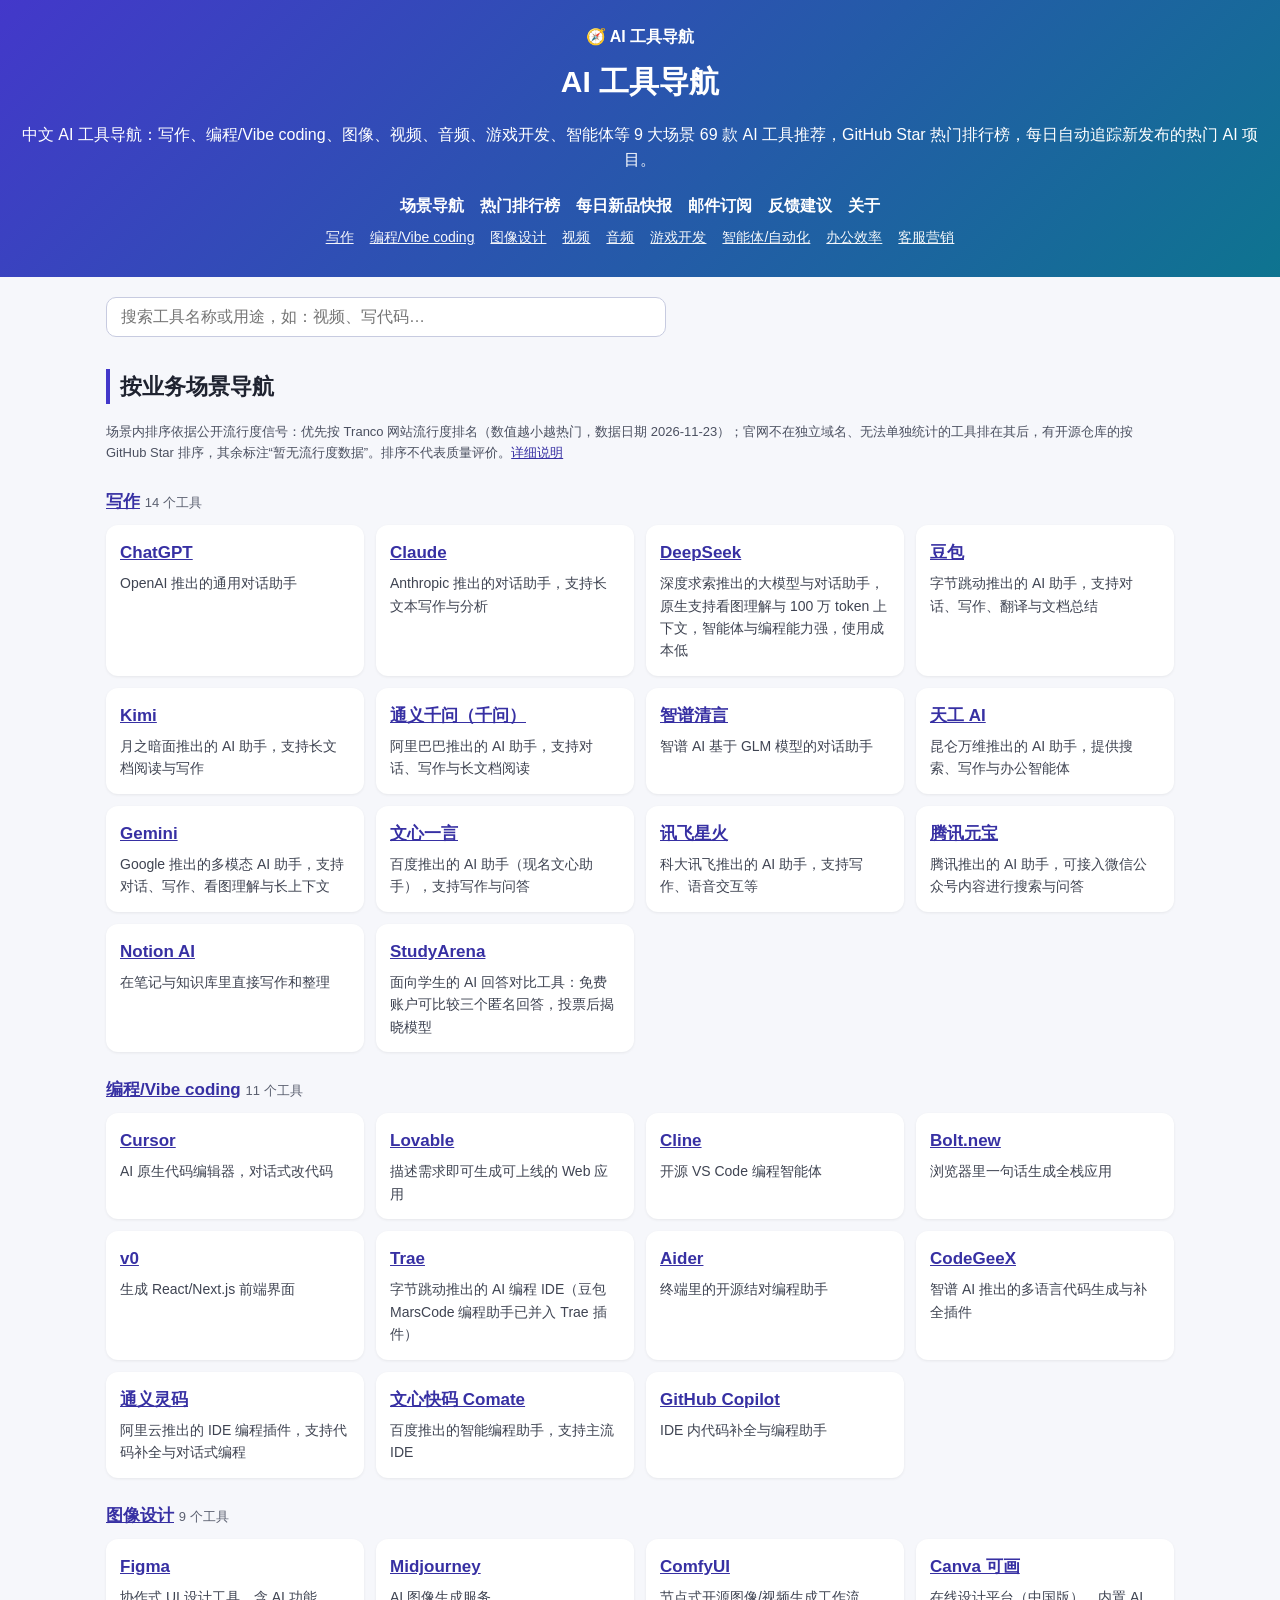
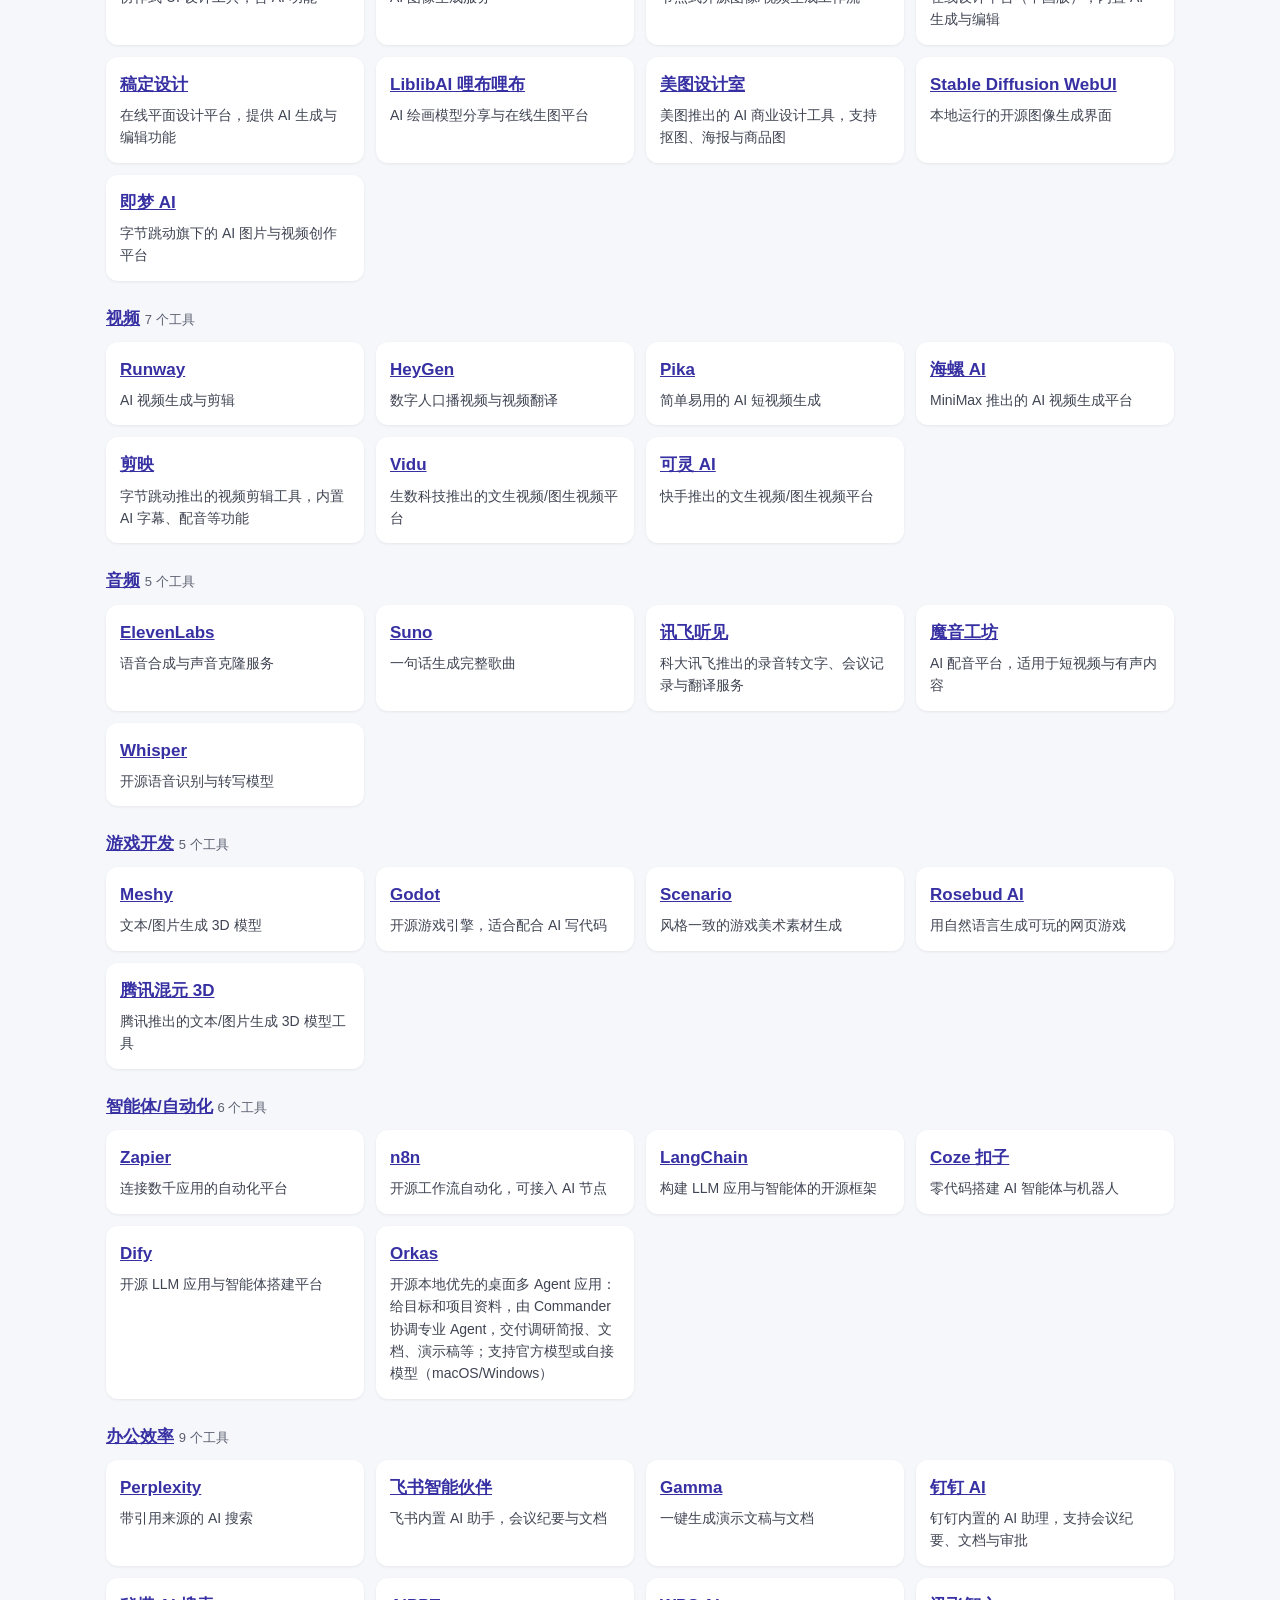
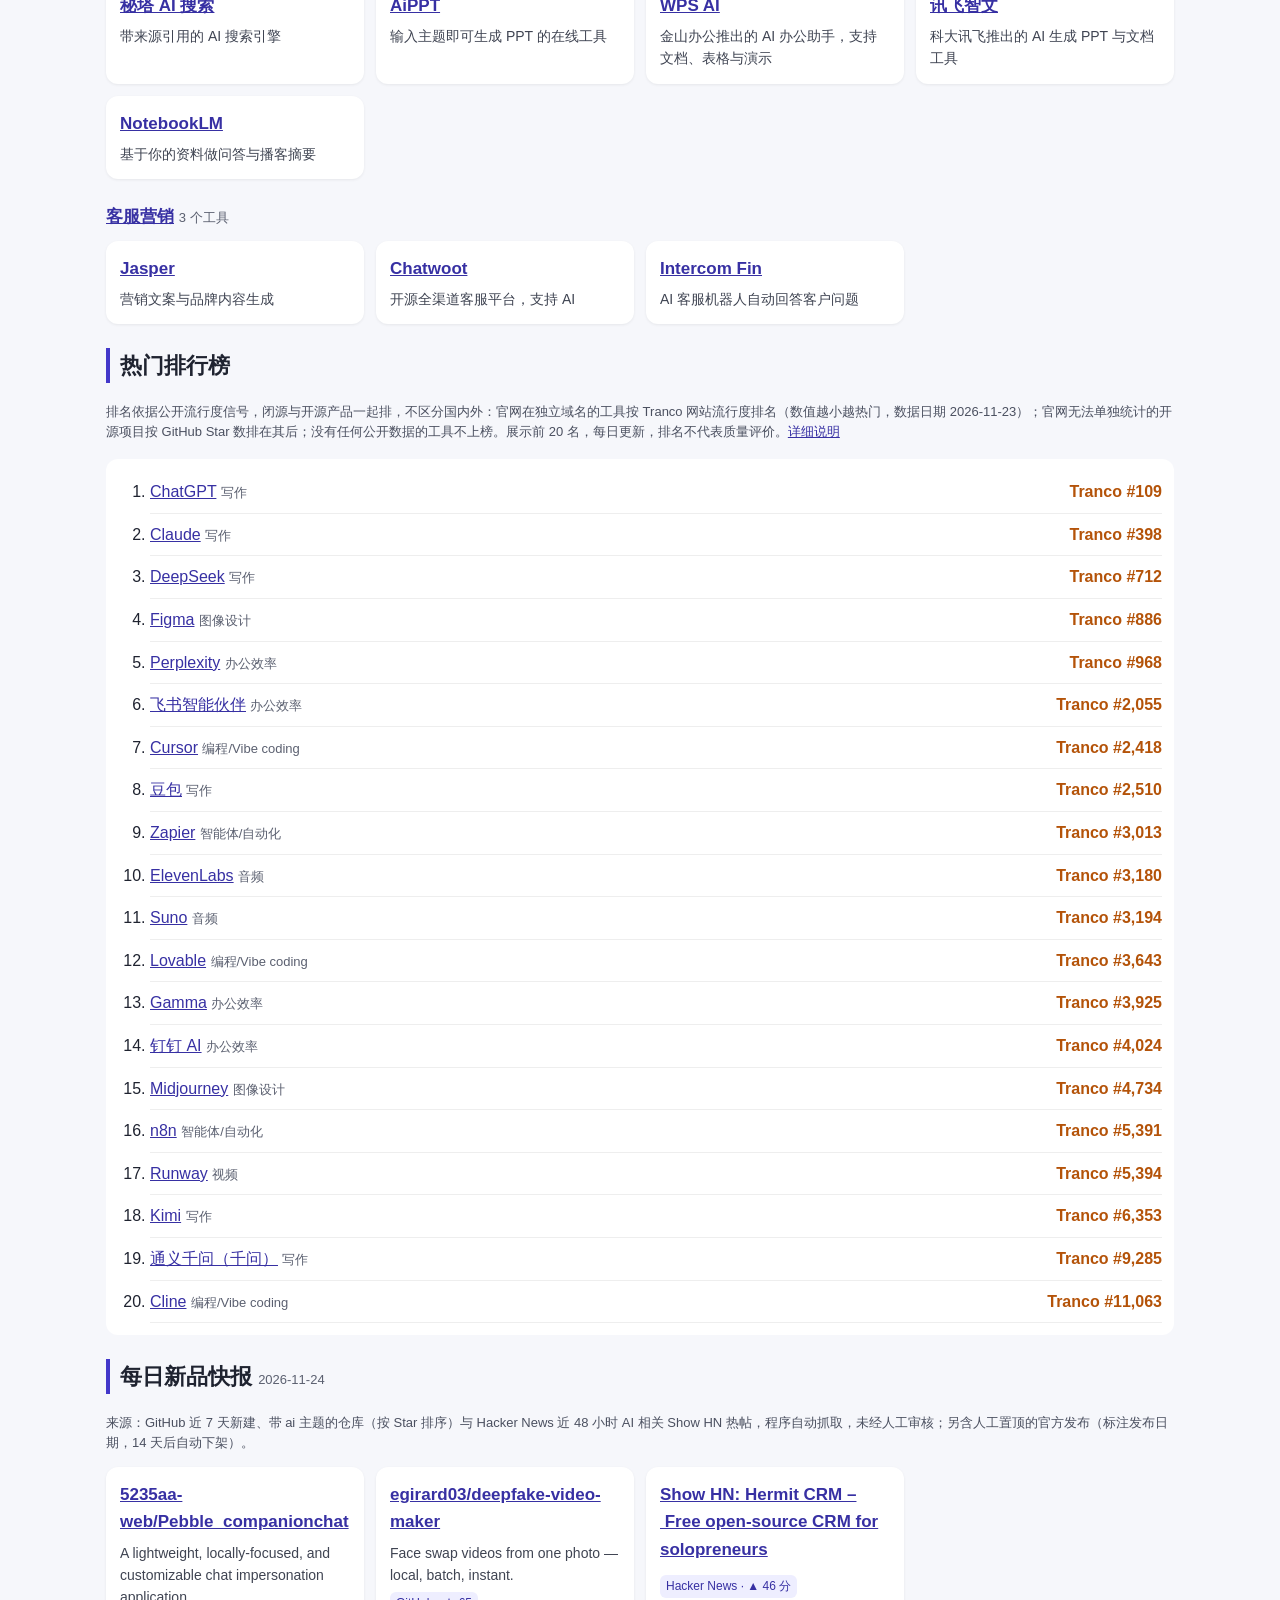
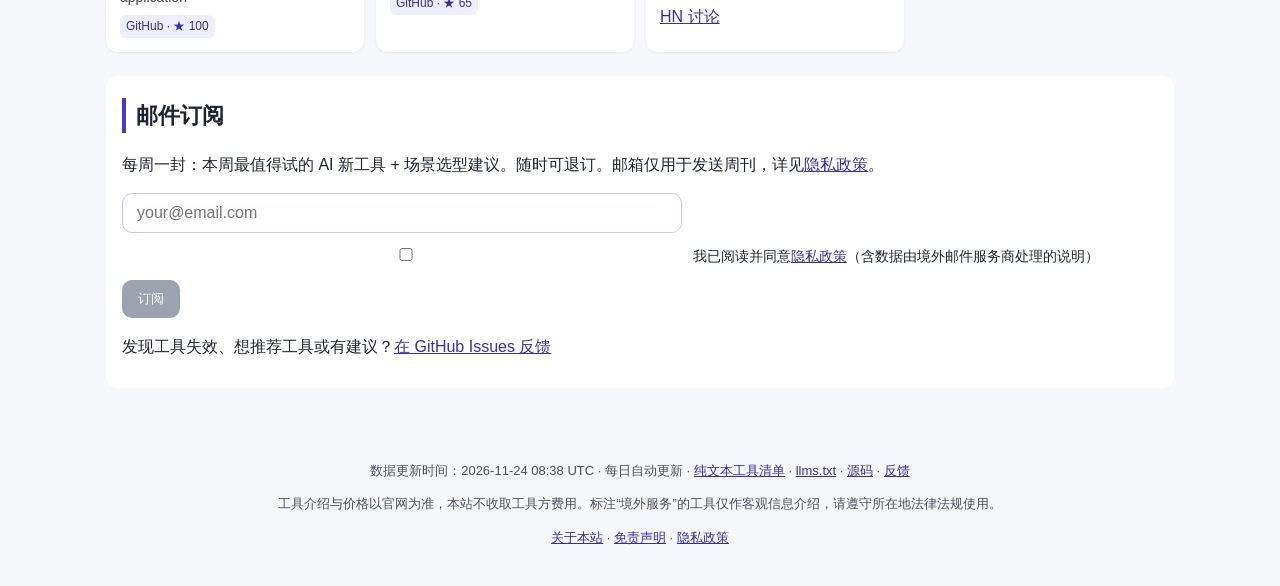
==== commit 2cc90b66: "chore: 每日数据更新 2026-11-24" ====
--- a/index.html
+++ b/index.html
@@ -10,11 +10,11 @@
 <nav aria-label="主导航"><a href="#scenes">场景导航</a><a href="#rank">热门排行榜</a><a href="#daily">每日新品快报</a><a href="#subscribe">邮件订阅</a><a href="https://github.com/NyxK7/ai-tools-nav/issues/new/choose" target="_blank" rel="noopener">反馈建议</a><a href="about.html">关于</a></nav>
 <nav class="scn" aria-label="业务场景"><a href="s/writing.html">写作</a><a href="s/coding.html">编程/Vibe coding</a><a href="s/image.html">图像设计</a><a href="s/video.html">视频</a><a href="s/audio.html">音频</a><a href="s/gamedev.html">游戏开发</a><a href="s/agents.html">智能体/自动化</a><a href="s/productivity.html">办公效率</a><a href="s/marketing.html">客服营销</a></nav></header>
 <main id="main"><div class="search"><label for="q" class="sr">搜索工具</label><input id="q" type="search" placeholder="搜索工具名称或用途，如：视频、写代码…"></div>
-<section id="scenes" aria-labelledby="h-scenes"><h2 id="h-scenes">按业务场景导航</h2><p class="note">场景内排序依据公开流行度信号：优先按 Tranco 网站流行度排名（数值越小越热门，数据日期 2026-11-22）；官网不在独立域名、无法单独统计的工具排在其后，有开源仓库的按 GitHub Star 排序，其余标注“暂无流行度数据”。排序不代表质量评价。<a href="about.html#rank-method">详细说明</a></p><section class="scene" id="writing" aria-labelledby="h-writing"><h3 id="h-writing"><a href="s/writing.html">写作</a> <small>14 个工具</small></h3><ul class="grid"><li class="card" data-k="chatgpt openai 推出的通用对话助手"><h3><a href="https://chatgpt.com" target="_blank" rel="noopener">ChatGPT</a></h3><p>OpenAI 推出的通用对话助手</p></li><li class="card" data-k="claude anthropic 推出的对话助手，支持长文本写作与分析"><h3><a href="https://claude.ai" target="_blank" rel="noopener">Claude</a></h3><p>Anthropic 推出的对话助手，支持长文本写作与分析</p></li><li class="card" data-k="deepseek 深度求索推出的大模型与对话助手，原生支持看图理解与 100 万 token 上下文，智能体与编程能力强，使用成本低"><h3><a href="https://www.deepseek.com" target="_blank" rel="noopener">DeepSeek</a></h3><p>深度求索推出的大模型与对话助手，原生支持看图理解与 100 万 token 上下文，智能体与编程能力强，使用成本低</p></li><li class="card" data-k="豆包 字节跳动推出的 ai 助手，支持对话、写作、翻译与文档总结"><h3><a href="https://www.doubao.com" target="_blank" rel="noopener">豆包</a></h3><p>字节跳动推出的 AI 助手，支持对话、写作、翻译与文档总结</p></li><li class="card" data-k="kimi 月之暗面推出的 ai 助手，支持长文档阅读与写作"><h3><a href="https://www.kimi.com" target="_blank" rel="noopener">Kimi</a></h3><p>月之暗面推出的 AI 助手，支持长文档阅读与写作</p></li><li class="card" data-k="通义千问（千问） 阿里巴巴推出的 ai 助手，支持对话、写作与长文档阅读"><h3><a href="https://www.qianwen.com" target="_blank" rel="noopener">通义千问（千问）</a></h3><p>阿里巴巴推出的 AI 助手，支持对话、写作与长文档阅读</p></li><li class="card" data-k="智谱清言 智谱 ai 基于 glm 模型的对话助手"><h3><a href="https://chatglm.cn" target="_blank" rel="noopener">智谱清言</a></h3><p>智谱 AI 基于 GLM 模型的对话助手</p></li><li class="card" data-k="天工 ai 昆仑万维推出的 ai 助手，提供搜索、写作与办公智能体"><h3><a href="https://www.tiangong.cn" target="_blank" rel="noopener">天工 AI</a></h3><p>昆仑万维推出的 AI 助手，提供搜索、写作与办公智能体</p></li><li class="card" data-k="gemini google 推出的多模态 ai 助手，支持对话、写作、看图理解与长上下文"><h3><a href="https://gemini.google.com" target="_blank" rel="noopener">Gemini</a></h3><p>Google 推出的多模态 AI 助手，支持对话、写作、看图理解与长上下文</p></li><li class="card" data-k="文心一言 百度推出的 ai 助手（现名文心助手），支持写作与问答"><h3><a href="https://yiyan.baidu.com" target="_blank" rel="noopener">文心一言</a></h3><p>百度推出的 AI 助手（现名文心助手），支持写作与问答</p></li><li class="card" data-k="讯飞星火 科大讯飞推出的 ai 助手，支持写作、语音交互等"><h3><a href="https://xinghuo.xfyun.cn" target="_blank" rel="noopener">讯飞星火</a></h3><p>科大讯飞推出的 AI 助手，支持写作、语音交互等</p></li><li class="card" data-k="腾讯元宝 腾讯推出的 ai 助手，可接入微信公众号内容进行搜索与问答"><h3><a href="https://yuanbao.tencent.com" target="_blank" rel="noopener">腾讯元宝</a></h3><p>腾讯推出的 AI 助手，可接入微信公众号内容进行搜索与问答</p></li><li class="card" data-k="notion ai 在笔记与知识库里直接写作和整理"><h3><a href="https://www.notion.so/product/ai" target="_blank" rel="noopener">Notion AI</a></h3><p>在笔记与知识库里直接写作和整理</p></li><li class="card" data-k="studyarena 面向学生的 ai 回答对比工具：免费账户可比较三个匿名回答，投票后揭晓模型"><h3><a href="https://studyarena.com" target="_blank" rel="noopener">StudyArena</a></h3><p>面向学生的 AI 回答对比工具：免费账户可比较三个匿名回答，投票后揭晓模型</p></li></ul></section><section class="scene" id="coding" aria-labelledby="h-coding"><h3 id="h-coding"><a href="s/coding.html">编程/Vibe coding</a> <small>11 个工具</small></h3><ul class="grid"><li class="card" data-k="cursor ai 原生代码编辑器，对话式改代码"><h3><a href="https://cursor.com" target="_blank" rel="noopener">Cursor</a></h3><p>AI 原生代码编辑器，对话式改代码</p></li><li class="card" data-k="lovable 描述需求即可生成可上线的 web 应用"><h3><a href="https://lovable.dev" target="_blank" rel="noopener">Lovable</a></h3><p>描述需求即可生成可上线的 Web 应用</p></li><li class="card" data-k="cline 开源 vs code 编程智能体"><h3><a href="https://cline.bot" target="_blank" rel="noopener">Cline</a></h3><p>开源 VS Code 编程智能体</p></li><li class="card" data-k="bolt.new 浏览器里一句话生成全栈应用"><h3><a href="https://bolt.new" target="_blank" rel="noopener">Bolt.new</a></h3><p>浏览器里一句话生成全栈应用</p></li><li class="card" data-k="v0 生成 react/next.js 前端界面"><h3><a href="https://v0.dev" target="_blank" rel="noopener">v0</a></h3><p>生成 React/Next.js 前端界面</p></li><li class="card" data-k="trae 字节跳动推出的 ai 编程 ide（豆包 marscode 编程助手已并入 trae 插件）"><h3><a href="https://www.trae.cn" target="_blank" rel="noopener">Trae</a></h3><p>字节跳动推出的 AI 编程 IDE（豆包 MarsCode 编程助手已并入 Trae 插件）</p></li><li class="card" data-k="aider 终端里的开源结对编程助手"><h3><a href="https://aider.chat" target="_blank" rel="noopener">Aider</a></h3><p>终端里的开源结对编程助手</p></li><li class="card" data-k="codegeex 智谱 ai 推出的多语言代码生成与补全插件"><h3><a href="https://codegeex.cn" target="_blank" rel="noopener">CodeGeeX</a></h3><p>智谱 AI 推出的多语言代码生成与补全插件</p></li><li class="card" data-k="通义灵码 阿里云推出的 ide 编程插件，支持代码补全与对话式编程"><h3><a href="https://lingma.aliyun.com" target="_blank" rel="noopener">通义灵码</a></h3><p>阿里云推出的 IDE 编程插件，支持代码补全与对话式编程</p></li><li class="card" data-k="文心快码 comate 百度推出的智能编程助手，支持主流 ide"><h3><a href="https://comate.baidu.com" target="_blank" rel="noopener">文心快码 Comate</a></h3><p>百度推出的智能编程助手，支持主流 IDE</p></li><li class="card" data-k="github copilot ide 内代码补全与编程助手"><h3><a href="https://github.com/features/copilot" target="_blank" rel="noopener">GitHub Copilot</a></h3><p>IDE 内代码补全与编程助手</p></li></ul></section><section class="scene" id="image" aria-labelledby="h-image"><h3 id="h-image"><a href="s/image.html">图像设计</a> <small>9 个工具</small></h3><ul class="grid"><li class="card" data-k="figma 协作式 ui 设计工具，含 ai 功能"><h3><a href="https://www.figma.com" target="_blank" rel="noopener">Figma</a></h3><p>协作式 UI 设计工具，含 AI 功能</p></li><li class="card" data-k="midjourney ai 图像生成服务"><h3><a href="https://www.midjourney.com" target="_blank" rel="noopener">Midjourney</a></h3><p>AI 图像生成服务</p></li><li class="card" data-k="comfyui 节点式开源图像/视频生成工作流"><h3><a href="https://www.comfy.org" target="_blank" rel="noopener">ComfyUI</a></h3><p>节点式开源图像/视频生成工作流</p></li><li class="card" data-k="canva 可画 在线设计平台（中国版），内置 ai 生成与编辑"><h3><a href="https://www.canva.cn" target="_blank" rel="noopener">Canva 可画</a></h3><p>在线设计平台（中国版），内置 AI 生成与编辑</p></li><li class="card" data-k="稿定设计 在线平面设计平台，提供 ai 生成与编辑功能"><h3><a href="https://www.gaoding.com" target="_blank" rel="noopener">稿定设计</a></h3><p>在线平面设计平台，提供 AI 生成与编辑功能</p></li><li class="card" data-k="liblibai 哩布哩布 ai 绘画模型分享与在线生图平台"><h3><a href="https://www.liblib.art" target="_blank" rel="noopener">LiblibAI 哩布哩布</a></h3><p>AI 绘画模型分享与在线生图平台</p></li><li class="card" data-k="美图设计室 美图推出的 ai 商业设计工具，支持抠图、海报与商品图"><h3><a href="https://www.x-design.com" target="_blank" rel="noopener">美图设计室</a></h3><p>美图推出的 AI 商业设计工具，支持抠图、海报与商品图</p></li><li class="card" data-k="stable diffusion webui 本地运行的开源图像生成界面"><h3><a href="https://github.com/AUTOMATIC1111/stable-diffusion-webui" target="_blank" rel="noopener">Stable Diffusion WebUI</a></h3><p>本地运行的开源图像生成界面</p></li><li class="card" data-k="即梦 ai 字节跳动旗下的 ai 图片与视频创作平台"><h3><a href="https://jimeng.jianying.com" target="_blank" rel="noopener">即梦 AI</a></h3><p>字节跳动旗下的 AI 图片与视频创作平台</p></li></ul></section><section class="scene" id="video" aria-labelledby="h-video"><h3 id="h-video"><a href="s/video.html">视频</a> <small>7 个工具</small></h3><ul class="grid"><li class="card" data-k="runway ai 视频生成与剪辑"><h3><a href="https://runwayml.com" target="_blank" rel="noopener">Runway</a></h3><p>AI 视频生成与剪辑</p></li><li class="card" data-k="heygen 数字人口播视频与视频翻译"><h3><a href="https://www.heygen.com" target="_blank" rel="noopener">HeyGen</a></h3><p>数字人口播视频与视频翻译</p></li><li class="card" data-k="pika 简单易用的 ai 短视频生成"><h3><a href="https://pika.art" target="_blank" rel="noopener">Pika</a></h3><p>简单易用的 AI 短视频生成</p></li><li class="card" data-k="海螺 ai minimax 推出的 ai 视频生成平台"><h3><a href="https://hailuoai.com" target="_blank" rel="noopener">海螺 AI</a></h3><p>MiniMax 推出的 AI 视频生成平台</p></li><li class="card" data-k="剪映 字节跳动推出的视频剪辑工具，内置 ai 字幕、配音等功能"><h3><a href="https://www.capcut.cn" target="_blank" rel="noopener">剪映</a></h3><p>字节跳动推出的视频剪辑工具，内置 AI 字幕、配音等功能</p></li><li class="card" data-k="vidu 生数科技推出的文生视频/图生视频平台"><h3><a href="https://www.vidu.cn" target="_blank" rel="noopener">Vidu</a></h3><p>生数科技推出的文生视频/图生视频平台</p></li><li class="card" data-k="可灵 ai 快手推出的文生视频/图生视频平台"><h3><a href="https://klingai.kuaishou.com" target="_blank" rel="noopener">可灵 AI</a></h3><p>快手推出的文生视频/图生视频平台</p></li></ul></section><section class="scene" id="audio" aria-labelledby="h-audio"><h3 id="h-audio"><a href="s/audio.html">音频</a> <small>5 个工具</small></h3><ul class="grid"><li class="card" data-k="elevenlabs 语音合成与声音克隆服务"><h3><a href="https://elevenlabs.io" target="_blank" rel="noopener">ElevenLabs</a></h3><p>语音合成与声音克隆服务</p></li><li class="card" data-k="suno 一句话生成完整歌曲"><h3><a href="https://suno.com" target="_blank" rel="noopener">Suno</a></h3><p>一句话生成完整歌曲</p></li><li class="card" data-k="讯飞听见 科大讯飞推出的录音转文字、会议记录与翻译服务"><h3><a href="https://www.iflyrec.com" target="_blank" rel="noopener">讯飞听见</a></h3><p>科大讯飞推出的录音转文字、会议记录与翻译服务</p></li><li class="card" data-k="魔音工坊 ai 配音平台，适用于短视频与有声内容"><h3><a href="https://www.moyin.com" target="_blank" rel="noopener">魔音工坊</a></h3><p>AI 配音平台，适用于短视频与有声内容</p></li><li class="card" data-k="whisper 开源语音识别与转写模型"><h3><a href="https://github.com/openai/whisper" target="_blank" rel="noopener">Whisper</a></h3><p>开源语音识别与转写模型</p></li></ul></section><section class="scene" id="gamedev" aria-labelledby="h-gamedev"><h3 id="h-gamedev"><a href="s/gamedev.html">游戏开发</a> <small>5 个工具</small></h3><ul class="grid"><li class="card" data-k="meshy 文本/图片生成 3d 模型"><h3><a href="https://www.meshy.ai" target="_blank" rel="noopener">Meshy</a></h3><p>文本/图片生成 3D 模型</p></li><li class="card" data-k="godot 开源游戏引擎，适合配合 ai 写代码"><h3><a href="https://godotengine.org" target="_blank" rel="noopener">Godot</a></h3><p>开源游戏引擎，适合配合 AI 写代码</p></li><li class="card" data-k="scenario 风格一致的游戏美术素材生成"><h3><a href="https://www.scenario.com" target="_blank" rel="noopener">Scenario</a></h3><p>风格一致的游戏美术素材生成</p></li><li class="card" data-k="rosebud ai 用自然语言生成可玩的网页游戏"><h3><a href="https://rosebud.ai" target="_blank" rel="noopener">Rosebud AI</a></h3><p>用自然语言生成可玩的网页游戏</p></li><li class="card" data-k="腾讯混元 3d 腾讯推出的文本/图片生成 3d 模型工具"><h3><a href="https://3d.hunyuan.tencent.com" target="_blank" rel="noopener">腾讯混元 3D</a></h3><p>腾讯推出的文本/图片生成 3D 模型工具</p></li></ul></section><section class="scene" id="agents" aria-labelledby="h-agents"><h3 id="h-agents"><a href="s/agents.html">智能体/自动化</a> <small>6 个工具</small></h3><ul class="grid"><li class="card" data-k="zapier 连接数千应用的自动化平台"><h3><a href="https://zapier.com" target="_blank" rel="noopener">Zapier</a></h3><p>连接数千应用的自动化平台</p></li><li class="card" data-k="n8n 开源工作流自动化，可接入 ai 节点"><h3><a href="https://n8n.io" target="_blank" rel="noopener">n8n</a></h3><p>开源工作流自动化，可接入 AI 节点</p></li><li class="card" data-k="langchain 构建 llm 应用与智能体的开源框架"><h3><a href="https://www.langchain.com" target="_blank" rel="noopener">LangChain</a></h3><p>构建 LLM 应用与智能体的开源框架</p></li><li class="card" data-k="coze 扣子 零代码搭建 ai 智能体与机器人"><h3><a href="https://www.coze.cn" target="_blank" rel="noopener">Coze 扣子</a></h3><p>零代码搭建 AI 智能体与机器人</p></li><li class="card" data-k="dify 开源 llm 应用与智能体搭建平台"><h3><a href="https://dify.ai" target="_blank" rel="noopener">Dify</a></h3><p>开源 LLM 应用与智能体搭建平台</p></li><li class="card" data-k="orkas 开源本地优先的桌面多 agent 应用：给目标和项目资料，由 commander 协调专业 agent，交付调研简报、文档、演示稿等；支持官方模型或自接模型（macos/windows）"><h3><a href="https://orkas.ai" target="_blank" rel="noopener">Orkas</a></h3><p>开源本地优先的桌面多 Agent 应用：给目标和项目资料，由 Commander 协调专业 Agent，交付调研简报、文档、演示稿等；支持官方模型或自接模型（macOS/Windows）</p></li></ul></section><section class="scene" id="productivity" aria-labelledby="h-productivity"><h3 id="h-productivity"><a href="s/productivity.html">办公效率</a> <small>9 个工具</small></h3><ul class="grid"><li class="card" data-k="perplexity 带引用来源的 ai 搜索"><h3><a href="https://www.perplexity.ai" target="_blank" rel="noopener">Perplexity</a></h3><p>带引用来源的 AI 搜索</p></li><li class="card" data-k="飞书智能伙伴 飞书内置 ai 助手，会议纪要与文档"><h3><a href="https://www.feishu.cn" target="_blank" rel="noopener">飞书智能伙伴</a></h3><p>飞书内置 AI 助手，会议纪要与文档</p></li><li class="card" data-k="gamma 一键生成演示文稿与文档"><h3><a href="https://gamma.app" target="_blank" rel="noopener">Gamma</a></h3><p>一键生成演示文稿与文档</p></li><li class="card" data-k="钉钉 ai 钉钉内置的 ai 助理，支持会议纪要、文档与审批"><h3><a href="https://www.dingtalk.com" target="_blank" rel="noopener">钉钉 AI</a></h3><p>钉钉内置的 AI 助理，支持会议纪要、文档与审批</p></li><li class="card" data-k="秘塔 ai 搜索 带来源引用的 ai 搜索引擎"><h3><a href="https://metaso.cn" target="_blank" rel="noopener">秘塔 AI 搜索</a></h3><p>带来源引用的 AI 搜索引擎</p></li><li class="card" data-k="aippt 输入主题即可生成 ppt 的在线工具"><h3><a href="https://www.aippt.cn" target="_blank" rel="noopener">AiPPT</a></h3><p>输入主题即可生成 PPT 的在线工具</p></li><li class="card" data-k="wps ai 金山办公推出的 ai 办公助手，支持文档、表格与演示"><h3><a href="https://ai.wps.cn" target="_blank" rel="noopener">WPS AI</a></h3><p>金山办公推出的 AI 办公助手，支持文档、表格与演示</p></li><li class="card" data-k="讯飞智文 科大讯飞推出的 ai 生成 ppt 与文档工具"><h3><a href="https://zhiwen.xfyun.cn" target="_blank" rel="noopener">讯飞智文</a></h3><p>科大讯飞推出的 AI 生成 PPT 与文档工具</p></li><li class="card" data-k="notebooklm 基于你的资料做问答与播客摘要"><h3><a href="https://notebooklm.google.com" target="_blank" rel="noopener">NotebookLM</a></h3><p>基于你的资料做问答与播客摘要</p></li></ul></section><section class="scene" id="marketing" aria-labelledby="h-marketing"><h3 id="h-marketing"><a href="s/marketing.html">客服营销</a> <small>3 个工具</small></h3><ul class="grid"><li class="card" data-k="jasper 营销文案与品牌内容生成"><h3><a href="https://www.jasper.ai" target="_blank" rel="noopener">Jasper</a></h3><p>营销文案与品牌内容生成</p></li><li class="card" data-k="chatwoot 开源全渠道客服平台，支持 ai"><h3><a href="https://www.chatwoot.com" target="_blank" rel="noopener">Chatwoot</a></h3><p>开源全渠道客服平台，支持 AI</p></li><li class="card" data-k="intercom fin ai 客服机器人自动回答客户问题"><h3><a href="https://www.intercom.com/fin" target="_blank" rel="noopener">Intercom Fin</a></h3><p>AI 客服机器人自动回答客户问题</p></li></ul></section><p id="none" hidden>没有找到匹配的工具</p></section>
-<section id="rank" aria-labelledby="h-rank"><h2 id="h-rank">热门排行榜</h2><p class="note">排名依据公开流行度信号，闭源与开源产品一起排，不区分国内外：官网在独立域名的工具按 Tranco 网站流行度排名（数值越小越热门，数据日期 2026-11-22）；官网无法单独统计的开源项目按 GitHub Star 数排在其后；没有任何公开数据的工具不上榜。展示前 20 名，每日更新，排名不代表质量评价。<a href="about.html#rank-method">详细说明</a></p><ol class="rank"><li><a href="https://chatgpt.com" target="_blank" rel="noopener">ChatGPT</a> <small>写作</small><span>Tranco #108</span></li><li><a href="https://claude.ai" target="_blank" rel="noopener">Claude</a> <small>写作</small><span>Tranco #399</span></li><li><a href="https://www.deepseek.com" target="_blank" rel="noopener">DeepSeek</a> <small>写作</small><span>Tranco #721</span></li><li><a href="https://www.figma.com" target="_blank" rel="noopener">Figma</a> <small>图像设计</small><span>Tranco #890</span></li><li><a href="https://www.perplexity.ai" target="_blank" rel="noopener">Perplexity</a> <small>办公效率</small><span>Tranco #956</span></li><li><a href="https://www.feishu.cn" target="_blank" rel="noopener">飞书智能伙伴</a> <small>办公效率</small><span>Tranco #2,057</span></li><li><a href="https://cursor.com" target="_blank" rel="noopener">Cursor</a> <small>编程/Vibe coding</small><span>Tranco #2,482</span></li><li><a href="https://www.doubao.com" target="_blank" rel="noopener">豆包</a> <small>写作</small><span>Tranco #2,522</span></li><li><a href="https://zapier.com" target="_blank" rel="noopener">Zapier</a> <small>智能体/自动化</small><span>Tranco #2,964</span></li><li><a href="https://elevenlabs.io" target="_blank" rel="noopener">ElevenLabs</a> <small>音频</small><span>Tranco #3,189</span></li><li><a href="https://suno.com" target="_blank" rel="noopener">Suno</a> <small>音频</small><span>Tranco #3,197</span></li><li><a href="https://lovable.dev" target="_blank" rel="noopener">Lovable</a> <small>编程/Vibe coding</small><span>Tranco #3,614</span></li><li><a href="https://gamma.app" target="_blank" rel="noopener">Gamma</a> <small>办公效率</small><span>Tranco #3,925</span></li><li><a href="https://www.dingtalk.com" target="_blank" rel="noopener">钉钉 AI</a> <small>办公效率</small><span>Tranco #3,977</span></li><li><a href="https://www.midjourney.com" target="_blank" rel="noopener">Midjourney</a> <small>图像设计</small><span>Tranco #4,757</span></li><li><a href="https://runwayml.com" target="_blank" rel="noopener">Runway</a> <small>视频</small><span>Tranco #5,383</span></li><li><a href="https://n8n.io" target="_blank" rel="noopener">n8n</a> <small>智能体/自动化</small><span>Tranco #5,420</span></li><li><a href="https://www.kimi.com" target="_blank" rel="noopener">Kimi</a> <small>写作</small><span>Tranco #6,372</span></li><li><a href="https://www.qianwen.com" target="_blank" rel="noopener">通义千问（千问）</a> <small>写作</small><span>Tranco #9,267</span></li><li><a href="https://cline.bot" target="_blank" rel="noopener">Cline</a> <small>编程/Vibe coding</small><span>Tranco #11,070</span></li></ol></section>
-<section id="daily" aria-labelledby="h-daily"><h2 id="h-daily">每日新品快报 <small>2026-11-23</small></h2><p class="note">来源：GitHub 近 7 天新建、带 ai 主题的仓库（按 Star 排序）与 Hacker News 近 48 小时 AI 相关 Show HN 热帖，程序自动抓取，未经人工审核；另含人工置顶的官方发布（标注发布日期，14 天后自动下架）。</p><ul class="grid"><li class="card"><h3><a href="https://github.com/5235aa-web/Pebble_companionchat" target="_blank" rel="noopener nofollow">5235aa-web/Pebble_companionchat</a></h3><p>A lightweight, locally-focused, and customizable chat impersonation application</p><span class="tag">GitHub · ★ 92</span></li></ul></section><section id="subscribe" aria-labelledby="h-sub"><h2 id="h-sub">邮件订阅</h2><p>每周一封：本周最值得试的 AI 新工具 + 场景选型建议。随时可退订。邮箱仅用于发送周刊，详见<a href="privacy.html">隐私政策</a>。</p>
+<section id="scenes" aria-labelledby="h-scenes"><h2 id="h-scenes">按业务场景导航</h2><p class="note">场景内排序依据公开流行度信号：优先按 Tranco 网站流行度排名（数值越小越热门，数据日期 2026-11-23）；官网不在独立域名、无法单独统计的工具排在其后，有开源仓库的按 GitHub Star 排序，其余标注“暂无流行度数据”。排序不代表质量评价。<a href="about.html#rank-method">详细说明</a></p><section class="scene" id="writing" aria-labelledby="h-writing"><h3 id="h-writing"><a href="s/writing.html">写作</a> <small>14 个工具</small></h3><ul class="grid"><li class="card" data-k="chatgpt openai 推出的通用对话助手"><h3><a href="https://chatgpt.com" target="_blank" rel="noopener">ChatGPT</a></h3><p>OpenAI 推出的通用对话助手</p></li><li class="card" data-k="claude anthropic 推出的对话助手，支持长文本写作与分析"><h3><a href="https://claude.ai" target="_blank" rel="noopener">Claude</a></h3><p>Anthropic 推出的对话助手，支持长文本写作与分析</p></li><li class="card" data-k="deepseek 深度求索推出的大模型与对话助手，原生支持看图理解与 100 万 token 上下文，智能体与编程能力强，使用成本低"><h3><a href="https://www.deepseek.com" target="_blank" rel="noopener">DeepSeek</a></h3><p>深度求索推出的大模型与对话助手，原生支持看图理解与 100 万 token 上下文，智能体与编程能力强，使用成本低</p></li><li class="card" data-k="豆包 字节跳动推出的 ai 助手，支持对话、写作、翻译与文档总结"><h3><a href="https://www.doubao.com" target="_blank" rel="noopener">豆包</a></h3><p>字节跳动推出的 AI 助手，支持对话、写作、翻译与文档总结</p></li><li class="card" data-k="kimi 月之暗面推出的 ai 助手，支持长文档阅读与写作"><h3><a href="https://www.kimi.com" target="_blank" rel="noopener">Kimi</a></h3><p>月之暗面推出的 AI 助手，支持长文档阅读与写作</p></li><li class="card" data-k="通义千问（千问） 阿里巴巴推出的 ai 助手，支持对话、写作与长文档阅读"><h3><a href="https://www.qianwen.com" target="_blank" rel="noopener">通义千问（千问）</a></h3><p>阿里巴巴推出的 AI 助手，支持对话、写作与长文档阅读</p></li><li class="card" data-k="智谱清言 智谱 ai 基于 glm 模型的对话助手"><h3><a href="https://chatglm.cn" target="_blank" rel="noopener">智谱清言</a></h3><p>智谱 AI 基于 GLM 模型的对话助手</p></li><li class="card" data-k="天工 ai 昆仑万维推出的 ai 助手，提供搜索、写作与办公智能体"><h3><a href="https://www.tiangong.cn" target="_blank" rel="noopener">天工 AI</a></h3><p>昆仑万维推出的 AI 助手，提供搜索、写作与办公智能体</p></li><li class="card" data-k="gemini google 推出的多模态 ai 助手，支持对话、写作、看图理解与长上下文"><h3><a href="https://gemini.google.com" target="_blank" rel="noopener">Gemini</a></h3><p>Google 推出的多模态 AI 助手，支持对话、写作、看图理解与长上下文</p></li><li class="card" data-k="文心一言 百度推出的 ai 助手（现名文心助手），支持写作与问答"><h3><a href="https://yiyan.baidu.com" target="_blank" rel="noopener">文心一言</a></h3><p>百度推出的 AI 助手（现名文心助手），支持写作与问答</p></li><li class="card" data-k="讯飞星火 科大讯飞推出的 ai 助手，支持写作、语音交互等"><h3><a href="https://xinghuo.xfyun.cn" target="_blank" rel="noopener">讯飞星火</a></h3><p>科大讯飞推出的 AI 助手，支持写作、语音交互等</p></li><li class="card" data-k="腾讯元宝 腾讯推出的 ai 助手，可接入微信公众号内容进行搜索与问答"><h3><a href="https://yuanbao.tencent.com" target="_blank" rel="noopener">腾讯元宝</a></h3><p>腾讯推出的 AI 助手，可接入微信公众号内容进行搜索与问答</p></li><li class="card" data-k="notion ai 在笔记与知识库里直接写作和整理"><h3><a href="https://www.notion.so/product/ai" target="_blank" rel="noopener">Notion AI</a></h3><p>在笔记与知识库里直接写作和整理</p></li><li class="card" data-k="studyarena 面向学生的 ai 回答对比工具：免费账户可比较三个匿名回答，投票后揭晓模型"><h3><a href="https://studyarena.com" target="_blank" rel="noopener">StudyArena</a></h3><p>面向学生的 AI 回答对比工具：免费账户可比较三个匿名回答，投票后揭晓模型</p></li></ul></section><section class="scene" id="coding" aria-labelledby="h-coding"><h3 id="h-coding"><a href="s/coding.html">编程/Vibe coding</a> <small>11 个工具</small></h3><ul class="grid"><li class="card" data-k="cursor ai 原生代码编辑器，对话式改代码"><h3><a href="https://cursor.com" target="_blank" rel="noopener">Cursor</a></h3><p>AI 原生代码编辑器，对话式改代码</p></li><li class="card" data-k="lovable 描述需求即可生成可上线的 web 应用"><h3><a href="https://lovable.dev" target="_blank" rel="noopener">Lovable</a></h3><p>描述需求即可生成可上线的 Web 应用</p></li><li class="card" data-k="cline 开源 vs code 编程智能体"><h3><a href="https://cline.bot" target="_blank" rel="noopener">Cline</a></h3><p>开源 VS Code 编程智能体</p></li><li class="card" data-k="bolt.new 浏览器里一句话生成全栈应用"><h3><a href="https://bolt.new" target="_blank" rel="noopener">Bolt.new</a></h3><p>浏览器里一句话生成全栈应用</p></li><li class="card" data-k="v0 生成 react/next.js 前端界面"><h3><a href="https://v0.dev" target="_blank" rel="noopener">v0</a></h3><p>生成 React/Next.js 前端界面</p></li><li class="card" data-k="trae 字节跳动推出的 ai 编程 ide（豆包 marscode 编程助手已并入 trae 插件）"><h3><a href="https://www.trae.cn" target="_blank" rel="noopener">Trae</a></h3><p>字节跳动推出的 AI 编程 IDE（豆包 MarsCode 编程助手已并入 Trae 插件）</p></li><li class="card" data-k="aider 终端里的开源结对编程助手"><h3><a href="https://aider.chat" target="_blank" rel="noopener">Aider</a></h3><p>终端里的开源结对编程助手</p></li><li class="card" data-k="codegeex 智谱 ai 推出的多语言代码生成与补全插件"><h3><a href="https://codegeex.cn" target="_blank" rel="noopener">CodeGeeX</a></h3><p>智谱 AI 推出的多语言代码生成与补全插件</p></li><li class="card" data-k="通义灵码 阿里云推出的 ide 编程插件，支持代码补全与对话式编程"><h3><a href="https://lingma.aliyun.com" target="_blank" rel="noopener">通义灵码</a></h3><p>阿里云推出的 IDE 编程插件，支持代码补全与对话式编程</p></li><li class="card" data-k="文心快码 comate 百度推出的智能编程助手，支持主流 ide"><h3><a href="https://comate.baidu.com" target="_blank" rel="noopener">文心快码 Comate</a></h3><p>百度推出的智能编程助手，支持主流 IDE</p></li><li class="card" data-k="github copilot ide 内代码补全与编程助手"><h3><a href="https://github.com/features/copilot" target="_blank" rel="noopener">GitHub Copilot</a></h3><p>IDE 内代码补全与编程助手</p></li></ul></section><section class="scene" id="image" aria-labelledby="h-image"><h3 id="h-image"><a href="s/image.html">图像设计</a> <small>9 个工具</small></h3><ul class="grid"><li class="card" data-k="figma 协作式 ui 设计工具，含 ai 功能"><h3><a href="https://www.figma.com" target="_blank" rel="noopener">Figma</a></h3><p>协作式 UI 设计工具，含 AI 功能</p></li><li class="card" data-k="midjourney ai 图像生成服务"><h3><a href="https://www.midjourney.com" target="_blank" rel="noopener">Midjourney</a></h3><p>AI 图像生成服务</p></li><li class="card" data-k="comfyui 节点式开源图像/视频生成工作流"><h3><a href="https://www.comfy.org" target="_blank" rel="noopener">ComfyUI</a></h3><p>节点式开源图像/视频生成工作流</p></li><li class="card" data-k="canva 可画 在线设计平台（中国版），内置 ai 生成与编辑"><h3><a href="https://www.canva.cn" target="_blank" rel="noopener">Canva 可画</a></h3><p>在线设计平台（中国版），内置 AI 生成与编辑</p></li><li class="card" data-k="稿定设计 在线平面设计平台，提供 ai 生成与编辑功能"><h3><a href="https://www.gaoding.com" target="_blank" rel="noopener">稿定设计</a></h3><p>在线平面设计平台，提供 AI 生成与编辑功能</p></li><li class="card" data-k="liblibai 哩布哩布 ai 绘画模型分享与在线生图平台"><h3><a href="https://www.liblib.art" target="_blank" rel="noopener">LiblibAI 哩布哩布</a></h3><p>AI 绘画模型分享与在线生图平台</p></li><li class="card" data-k="美图设计室 美图推出的 ai 商业设计工具，支持抠图、海报与商品图"><h3><a href="https://www.x-design.com" target="_blank" rel="noopener">美图设计室</a></h3><p>美图推出的 AI 商业设计工具，支持抠图、海报与商品图</p></li><li class="card" data-k="stable diffusion webui 本地运行的开源图像生成界面"><h3><a href="https://github.com/AUTOMATIC1111/stable-diffusion-webui" target="_blank" rel="noopener">Stable Diffusion WebUI</a></h3><p>本地运行的开源图像生成界面</p></li><li class="card" data-k="即梦 ai 字节跳动旗下的 ai 图片与视频创作平台"><h3><a href="https://jimeng.jianying.com" target="_blank" rel="noopener">即梦 AI</a></h3><p>字节跳动旗下的 AI 图片与视频创作平台</p></li></ul></section><section class="scene" id="video" aria-labelledby="h-video"><h3 id="h-video"><a href="s/video.html">视频</a> <small>7 个工具</small></h3><ul class="grid"><li class="card" data-k="runway ai 视频生成与剪辑"><h3><a href="https://runwayml.com" target="_blank" rel="noopener">Runway</a></h3><p>AI 视频生成与剪辑</p></li><li class="card" data-k="heygen 数字人口播视频与视频翻译"><h3><a href="https://www.heygen.com" target="_blank" rel="noopener">HeyGen</a></h3><p>数字人口播视频与视频翻译</p></li><li class="card" data-k="pika 简单易用的 ai 短视频生成"><h3><a href="https://pika.art" target="_blank" rel="noopener">Pika</a></h3><p>简单易用的 AI 短视频生成</p></li><li class="card" data-k="海螺 ai minimax 推出的 ai 视频生成平台"><h3><a href="https://hailuoai.com" target="_blank" rel="noopener">海螺 AI</a></h3><p>MiniMax 推出的 AI 视频生成平台</p></li><li class="card" data-k="剪映 字节跳动推出的视频剪辑工具，内置 ai 字幕、配音等功能"><h3><a href="https://www.capcut.cn" target="_blank" rel="noopener">剪映</a></h3><p>字节跳动推出的视频剪辑工具，内置 AI 字幕、配音等功能</p></li><li class="card" data-k="vidu 生数科技推出的文生视频/图生视频平台"><h3><a href="https://www.vidu.cn" target="_blank" rel="noopener">Vidu</a></h3><p>生数科技推出的文生视频/图生视频平台</p></li><li class="card" data-k="可灵 ai 快手推出的文生视频/图生视频平台"><h3><a href="https://klingai.kuaishou.com" target="_blank" rel="noopener">可灵 AI</a></h3><p>快手推出的文生视频/图生视频平台</p></li></ul></section><section class="scene" id="audio" aria-labelledby="h-audio"><h3 id="h-audio"><a href="s/audio.html">音频</a> <small>5 个工具</small></h3><ul class="grid"><li class="card" data-k="elevenlabs 语音合成与声音克隆服务"><h3><a href="https://elevenlabs.io" target="_blank" rel="noopener">ElevenLabs</a></h3><p>语音合成与声音克隆服务</p></li><li class="card" data-k="suno 一句话生成完整歌曲"><h3><a href="https://suno.com" target="_blank" rel="noopener">Suno</a></h3><p>一句话生成完整歌曲</p></li><li class="card" data-k="讯飞听见 科大讯飞推出的录音转文字、会议记录与翻译服务"><h3><a href="https://www.iflyrec.com" target="_blank" rel="noopener">讯飞听见</a></h3><p>科大讯飞推出的录音转文字、会议记录与翻译服务</p></li><li class="card" data-k="魔音工坊 ai 配音平台，适用于短视频与有声内容"><h3><a href="https://www.moyin.com" target="_blank" rel="noopener">魔音工坊</a></h3><p>AI 配音平台，适用于短视频与有声内容</p></li><li class="card" data-k="whisper 开源语音识别与转写模型"><h3><a href="https://github.com/openai/whisper" target="_blank" rel="noopener">Whisper</a></h3><p>开源语音识别与转写模型</p></li></ul></section><section class="scene" id="gamedev" aria-labelledby="h-gamedev"><h3 id="h-gamedev"><a href="s/gamedev.html">游戏开发</a> <small>5 个工具</small></h3><ul class="grid"><li class="card" data-k="meshy 文本/图片生成 3d 模型"><h3><a href="https://www.meshy.ai" target="_blank" rel="noopener">Meshy</a></h3><p>文本/图片生成 3D 模型</p></li><li class="card" data-k="godot 开源游戏引擎，适合配合 ai 写代码"><h3><a href="https://godotengine.org" target="_blank" rel="noopener">Godot</a></h3><p>开源游戏引擎，适合配合 AI 写代码</p></li><li class="card" data-k="scenario 风格一致的游戏美术素材生成"><h3><a href="https://www.scenario.com" target="_blank" rel="noopener">Scenario</a></h3><p>风格一致的游戏美术素材生成</p></li><li class="card" data-k="rosebud ai 用自然语言生成可玩的网页游戏"><h3><a href="https://rosebud.ai" target="_blank" rel="noopener">Rosebud AI</a></h3><p>用自然语言生成可玩的网页游戏</p></li><li class="card" data-k="腾讯混元 3d 腾讯推出的文本/图片生成 3d 模型工具"><h3><a href="https://3d.hunyuan.tencent.com" target="_blank" rel="noopener">腾讯混元 3D</a></h3><p>腾讯推出的文本/图片生成 3D 模型工具</p></li></ul></section><section class="scene" id="agents" aria-labelledby="h-agents"><h3 id="h-agents"><a href="s/agents.html">智能体/自动化</a> <small>6 个工具</small></h3><ul class="grid"><li class="card" data-k="zapier 连接数千应用的自动化平台"><h3><a href="https://zapier.com" target="_blank" rel="noopener">Zapier</a></h3><p>连接数千应用的自动化平台</p></li><li class="card" data-k="n8n 开源工作流自动化，可接入 ai 节点"><h3><a href="https://n8n.io" target="_blank" rel="noopener">n8n</a></h3><p>开源工作流自动化，可接入 AI 节点</p></li><li class="card" data-k="langchain 构建 llm 应用与智能体的开源框架"><h3><a href="https://www.langchain.com" target="_blank" rel="noopener">LangChain</a></h3><p>构建 LLM 应用与智能体的开源框架</p></li><li class="card" data-k="coze 扣子 零代码搭建 ai 智能体与机器人"><h3><a href="https://www.coze.cn" target="_blank" rel="noopener">Coze 扣子</a></h3><p>零代码搭建 AI 智能体与机器人</p></li><li class="card" data-k="dify 开源 llm 应用与智能体搭建平台"><h3><a href="https://dify.ai" target="_blank" rel="noopener">Dify</a></h3><p>开源 LLM 应用与智能体搭建平台</p></li><li class="card" data-k="orkas 开源本地优先的桌面多 agent 应用：给目标和项目资料，由 commander 协调专业 agent，交付调研简报、文档、演示稿等；支持官方模型或自接模型（macos/windows）"><h3><a href="https://orkas.ai" target="_blank" rel="noopener">Orkas</a></h3><p>开源本地优先的桌面多 Agent 应用：给目标和项目资料，由 Commander 协调专业 Agent，交付调研简报、文档、演示稿等；支持官方模型或自接模型（macOS/Windows）</p></li></ul></section><section class="scene" id="productivity" aria-labelledby="h-productivity"><h3 id="h-productivity"><a href="s/productivity.html">办公效率</a> <small>9 个工具</small></h3><ul class="grid"><li class="card" data-k="perplexity 带引用来源的 ai 搜索"><h3><a href="https://www.perplexity.ai" target="_blank" rel="noopener">Perplexity</a></h3><p>带引用来源的 AI 搜索</p></li><li class="card" data-k="飞书智能伙伴 飞书内置 ai 助手，会议纪要与文档"><h3><a href="https://www.feishu.cn" target="_blank" rel="noopener">飞书智能伙伴</a></h3><p>飞书内置 AI 助手，会议纪要与文档</p></li><li class="card" data-k="gamma 一键生成演示文稿与文档"><h3><a href="https://gamma.app" target="_blank" rel="noopener">Gamma</a></h3><p>一键生成演示文稿与文档</p></li><li class="card" data-k="钉钉 ai 钉钉内置的 ai 助理，支持会议纪要、文档与审批"><h3><a href="https://www.dingtalk.com" target="_blank" rel="noopener">钉钉 AI</a></h3><p>钉钉内置的 AI 助理，支持会议纪要、文档与审批</p></li><li class="card" data-k="秘塔 ai 搜索 带来源引用的 ai 搜索引擎"><h3><a href="https://metaso.cn" target="_blank" rel="noopener">秘塔 AI 搜索</a></h3><p>带来源引用的 AI 搜索引擎</p></li><li class="card" data-k="aippt 输入主题即可生成 ppt 的在线工具"><h3><a href="https://www.aippt.cn" target="_blank" rel="noopener">AiPPT</a></h3><p>输入主题即可生成 PPT 的在线工具</p></li><li class="card" data-k="wps ai 金山办公推出的 ai 办公助手，支持文档、表格与演示"><h3><a href="https://ai.wps.cn" target="_blank" rel="noopener">WPS AI</a></h3><p>金山办公推出的 AI 办公助手，支持文档、表格与演示</p></li><li class="card" data-k="讯飞智文 科大讯飞推出的 ai 生成 ppt 与文档工具"><h3><a href="https://zhiwen.xfyun.cn" target="_blank" rel="noopener">讯飞智文</a></h3><p>科大讯飞推出的 AI 生成 PPT 与文档工具</p></li><li class="card" data-k="notebooklm 基于你的资料做问答与播客摘要"><h3><a href="https://notebooklm.google.com" target="_blank" rel="noopener">NotebookLM</a></h3><p>基于你的资料做问答与播客摘要</p></li></ul></section><section class="scene" id="marketing" aria-labelledby="h-marketing"><h3 id="h-marketing"><a href="s/marketing.html">客服营销</a> <small>3 个工具</small></h3><ul class="grid"><li class="card" data-k="jasper 营销文案与品牌内容生成"><h3><a href="https://www.jasper.ai" target="_blank" rel="noopener">Jasper</a></h3><p>营销文案与品牌内容生成</p></li><li class="card" data-k="chatwoot 开源全渠道客服平台，支持 ai"><h3><a href="https://www.chatwoot.com" target="_blank" rel="noopener">Chatwoot</a></h3><p>开源全渠道客服平台，支持 AI</p></li><li class="card" data-k="intercom fin ai 客服机器人自动回答客户问题"><h3><a href="https://www.intercom.com/fin" target="_blank" rel="noopener">Intercom Fin</a></h3><p>AI 客服机器人自动回答客户问题</p></li></ul></section><p id="none" hidden>没有找到匹配的工具</p></section>
+<section id="rank" aria-labelledby="h-rank"><h2 id="h-rank">热门排行榜</h2><p class="note">排名依据公开流行度信号，闭源与开源产品一起排，不区分国内外：官网在独立域名的工具按 Tranco 网站流行度排名（数值越小越热门，数据日期 2026-11-23）；官网无法单独统计的开源项目按 GitHub Star 数排在其后；没有任何公开数据的工具不上榜。展示前 20 名，每日更新，排名不代表质量评价。<a href="about.html#rank-method">详细说明</a></p><ol class="rank"><li><a href="https://chatgpt.com" target="_blank" rel="noopener">ChatGPT</a> <small>写作</small><span>Tranco #109</span></li><li><a href="https://claude.ai" target="_blank" rel="noopener">Claude</a> <small>写作</small><span>Tranco #398</span></li><li><a href="https://www.deepseek.com" target="_blank" rel="noopener">DeepSeek</a> <small>写作</small><span>Tranco #712</span></li><li><a href="https://www.figma.com" target="_blank" rel="noopener">Figma</a> <small>图像设计</small><span>Tranco #886</span></li><li><a href="https://www.perplexity.ai" target="_blank" rel="noopener">Perplexity</a> <small>办公效率</small><span>Tranco #968</span></li><li><a href="https://www.feishu.cn" target="_blank" rel="noopener">飞书智能伙伴</a> <small>办公效率</small><span>Tranco #2,055</span></li><li><a href="https://cursor.com" target="_blank" rel="noopener">Cursor</a> <small>编程/Vibe coding</small><span>Tranco #2,418</span></li><li><a href="https://www.doubao.com" target="_blank" rel="noopener">豆包</a> <small>写作</small><span>Tranco #2,510</span></li><li><a href="https://zapier.com" target="_blank" rel="noopener">Zapier</a> <small>智能体/自动化</small><span>Tranco #3,013</span></li><li><a href="https://elevenlabs.io" target="_blank" rel="noopener">ElevenLabs</a> <small>音频</small><span>Tranco #3,180</span></li><li><a href="https://suno.com" target="_blank" rel="noopener">Suno</a> <small>音频</small><span>Tranco #3,194</span></li><li><a href="https://lovable.dev" target="_blank" rel="noopener">Lovable</a> <small>编程/Vibe coding</small><span>Tranco #3,643</span></li><li><a href="https://gamma.app" target="_blank" rel="noopener">Gamma</a> <small>办公效率</small><span>Tranco #3,925</span></li><li><a href="https://www.dingtalk.com" target="_blank" rel="noopener">钉钉 AI</a> <small>办公效率</small><span>Tranco #4,024</span></li><li><a href="https://www.midjourney.com" target="_blank" rel="noopener">Midjourney</a> <small>图像设计</small><span>Tranco #4,734</span></li><li><a href="https://n8n.io" target="_blank" rel="noopener">n8n</a> <small>智能体/自动化</small><span>Tranco #5,391</span></li><li><a href="https://runwayml.com" target="_blank" rel="noopener">Runway</a> <small>视频</small><span>Tranco #5,394</span></li><li><a href="https://www.kimi.com" target="_blank" rel="noopener">Kimi</a> <small>写作</small><span>Tranco #6,353</span></li><li><a href="https://www.qianwen.com" target="_blank" rel="noopener">通义千问（千问）</a> <small>写作</small><span>Tranco #9,285</span></li><li><a href="https://cline.bot" target="_blank" rel="noopener">Cline</a> <small>编程/Vibe coding</small><span>Tranco #11,063</span></li></ol></section>
+<section id="daily" aria-labelledby="h-daily"><h2 id="h-daily">每日新品快报 <small>2026-11-24</small></h2><p class="note">来源：GitHub 近 7 天新建、带 ai 主题的仓库（按 Star 排序）与 Hacker News 近 48 小时 AI 相关 Show HN 热帖，程序自动抓取，未经人工审核；另含人工置顶的官方发布（标注发布日期，14 天后自动下架）。</p><ul class="grid"><li class="card"><h3><a href="https://github.com/5235aa-web/Pebble_companionchat" target="_blank" rel="noopener nofollow">5235aa-web/Pebble_companionchat</a></h3><p>A lightweight, locally-focused, and customizable chat impersonation application</p><span class="tag">GitHub · ★ 100</span></li><li class="card"><h3><a href="https://github.com/egirard03/deepfake-video-maker" target="_blank" rel="noopener nofollow">egirard03/deepfake-video-maker</a></h3><p>Face swap videos from one photo — local, batch, instant.</p><span class="tag">GitHub · ★ 65</span></li><li class="card"><h3><a href="https://hermitcrm.io/" target="_blank" rel="noopener nofollow">Show HN: Hermit CRM – Free open-source CRM for solopreneurs</a></h3><p></p><span class="tag">Hacker News · ▲ 46 分</span> <a href="https://news.ycombinator.com/item?id=50609708" target="_blank" rel="noopener nofollow">HN 讨论</a></li></ul></section><section id="subscribe" aria-labelledby="h-sub"><h2 id="h-sub">邮件订阅</h2><p>每周一封：本周最值得试的 AI 新工具 + 场景选型建议。随时可退订。邮箱仅用于发送周刊，详见<a href="privacy.html">隐私政策</a>。</p>
 <form class="sub" id="subf" action="https://ai-tools-nav-seven-pearl.vercel.app/api/subscribe" method="post"><label for="em" class="sr">邮箱地址</label><input id="em" name="email" type="email" placeholder="your@email.com" required maxlength="254" autocomplete="email"><input type="text" name="website" tabindex="-1" autocomplete="off" aria-hidden="true" style="position:absolute;left:-9999px" title="请勿填写"><label class="agree"><input type="checkbox" name="agree" required> 我已阅读并同意<a href="privacy.html">隐私政策</a>（含数据由境外邮件服务商处理的说明）</label><button type="submit">订阅</button></form>
 <p id="subm" role="status" aria-live="polite"></p>
 <p>发现工具失效、想推荐工具或有建议？<a href="https://github.com/NyxK7/ai-tools-nav/issues/new/choose" target="_blank" rel="noopener">在 GitHub Issues 反馈</a></p></section></main>
-<footer><p>数据更新时间：2026-11-23 05:58 UTC · 每日自动更新 · <a href="tools.md">纯文本工具清单</a> · <a href="llms.txt">llms.txt</a> · <a href="https://github.com/NyxK7/ai-tools-nav">源码</a> · <a href="https://github.com/NyxK7/ai-tools-nav/issues/new/choose" target="_blank" rel="noopener">反馈</a></p>
+<footer><p>数据更新时间：2026-11-24 08:38 UTC · 每日自动更新 · <a href="tools.md">纯文本工具清单</a> · <a href="llms.txt">llms.txt</a> · <a href="https://github.com/NyxK7/ai-tools-nav">源码</a> · <a href="https://github.com/NyxK7/ai-tools-nav/issues/new/choose" target="_blank" rel="noopener">反馈</a></p>
 <p>工具介绍与价格以官网为准，本站不收取工具方费用。标注“境外服务”的工具仅作客观信息介绍，请遵守所在地法律法规使用。</p><p><a href="about.html">关于本站</a> · <a href="disclaimer.html">免责声明</a> · <a href="privacy.html">隐私政策</a></p></footer><script src="app.js" defer></script><script>if(/\.vercel\.app$/.test(location.hostname)){var s=document.createElement("script");s.defer=1;s.src="/_vercel/insights/script.js";document.head.appendChild(s)}</script></body></html>
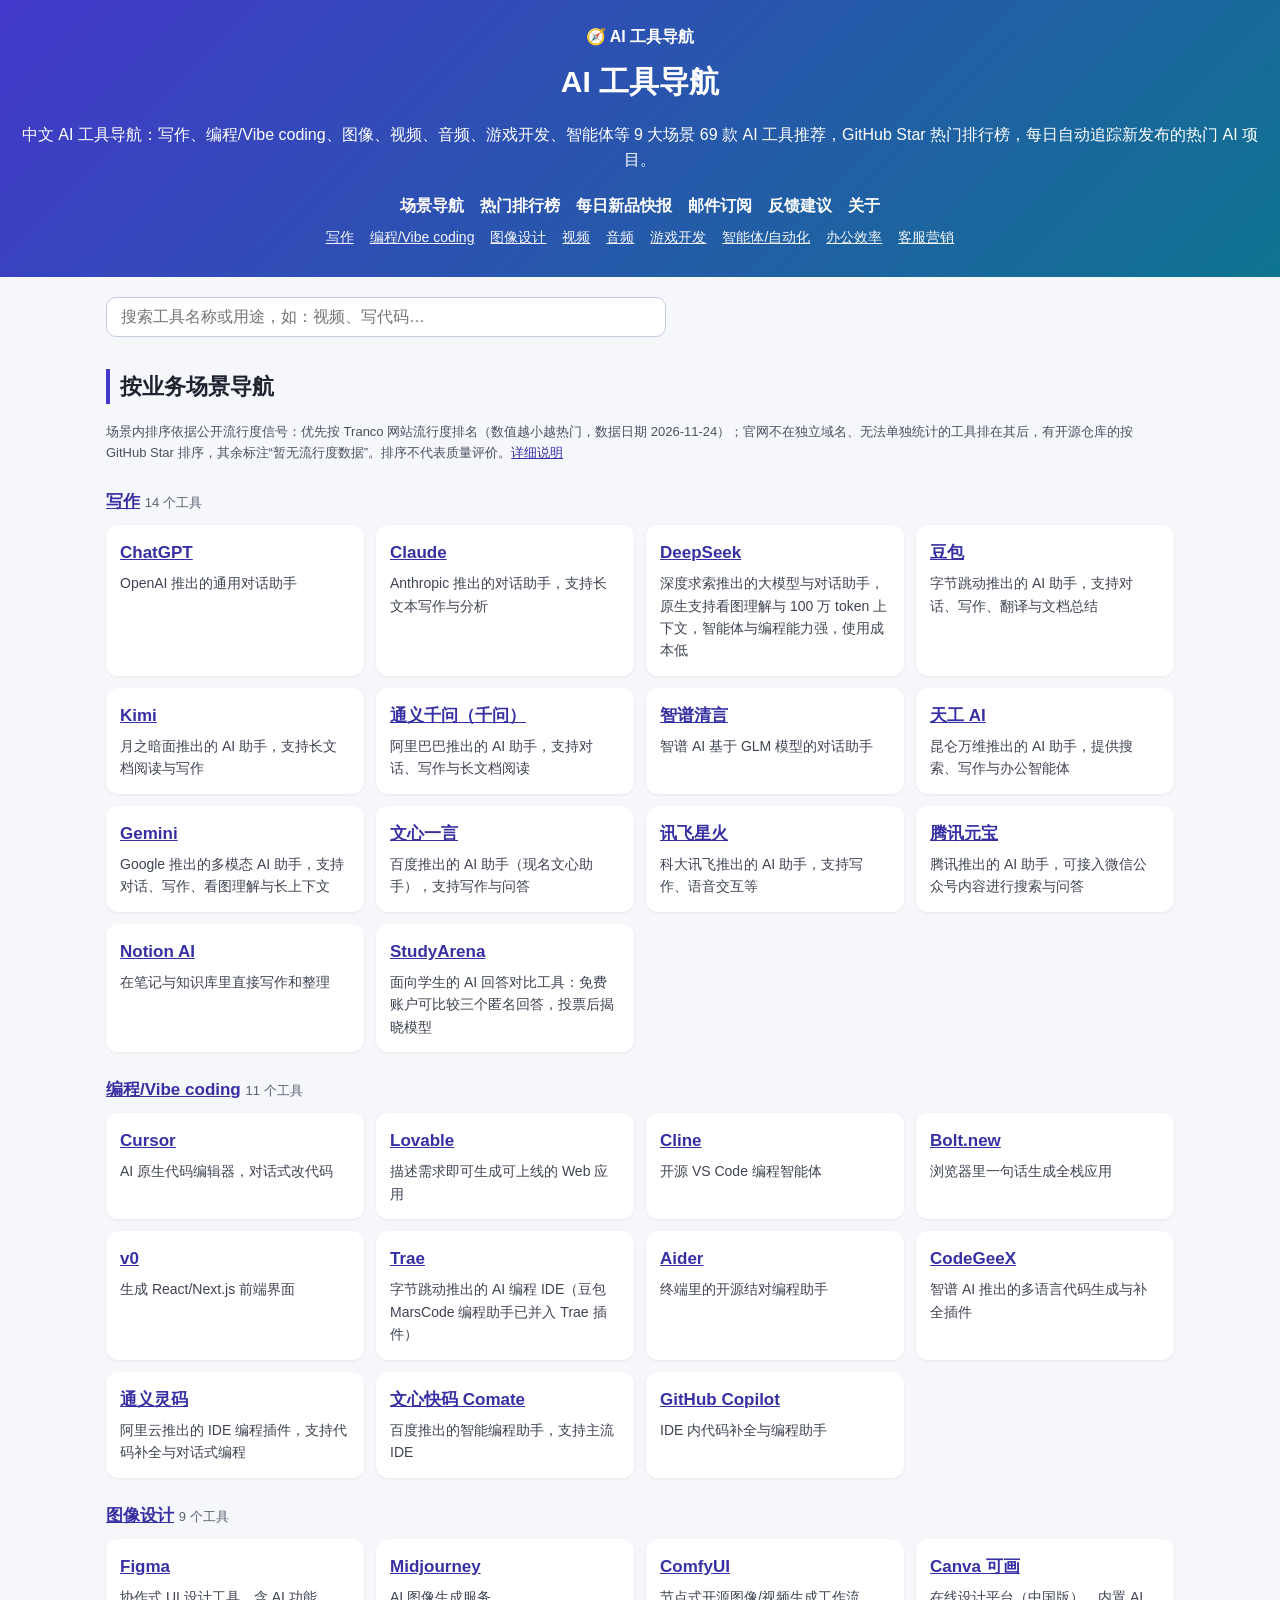
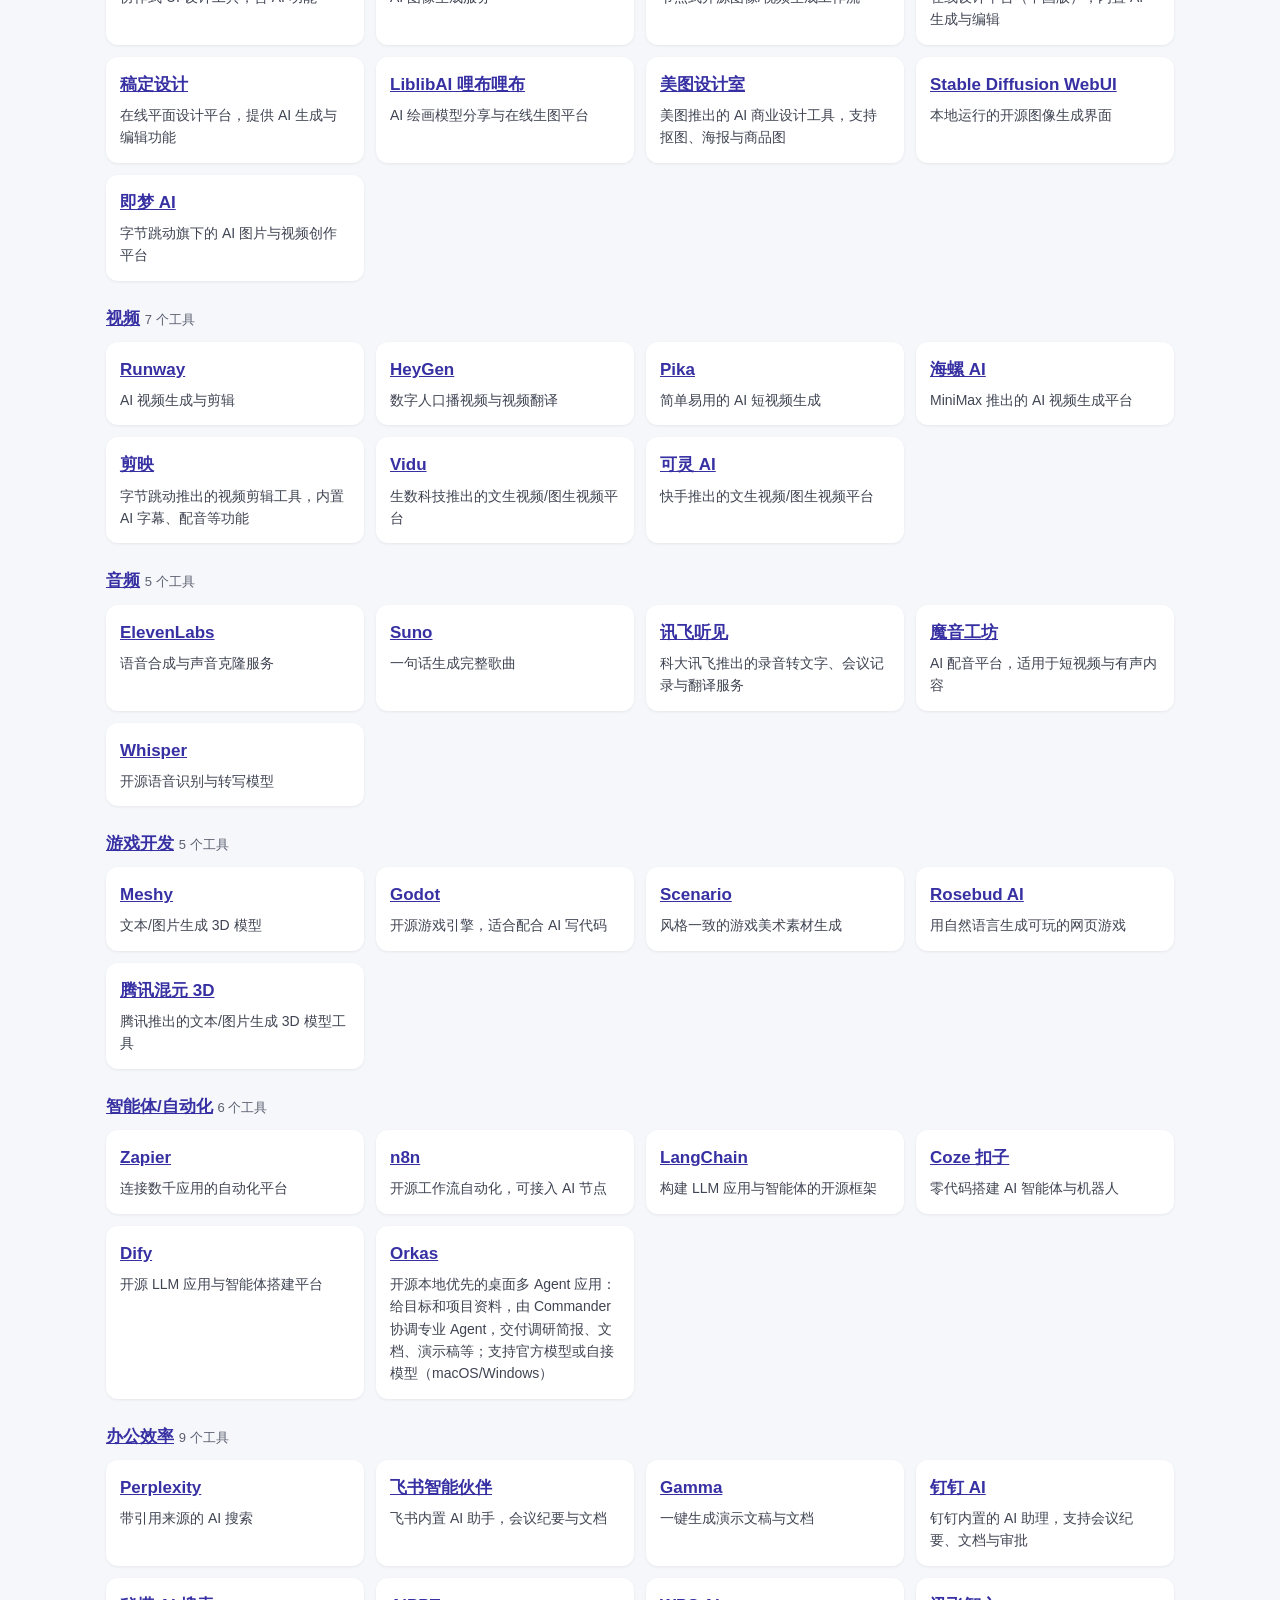
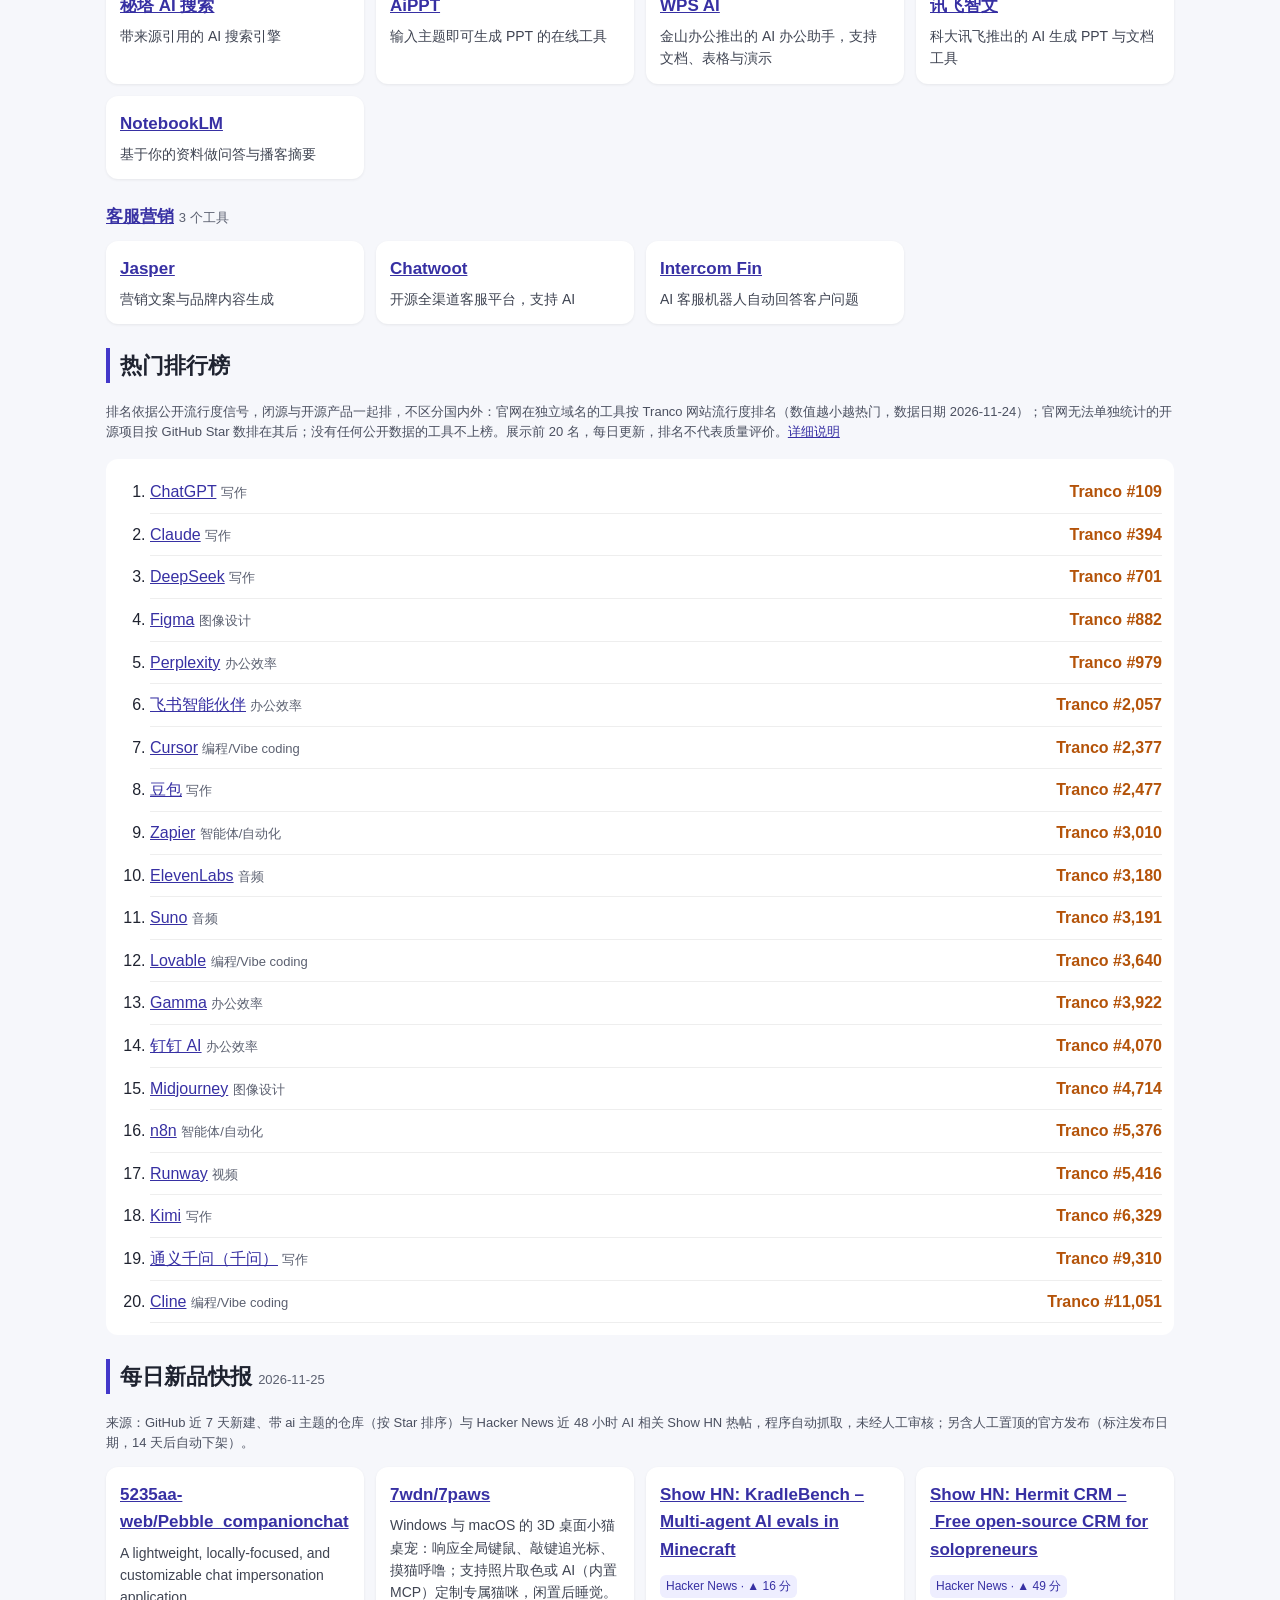
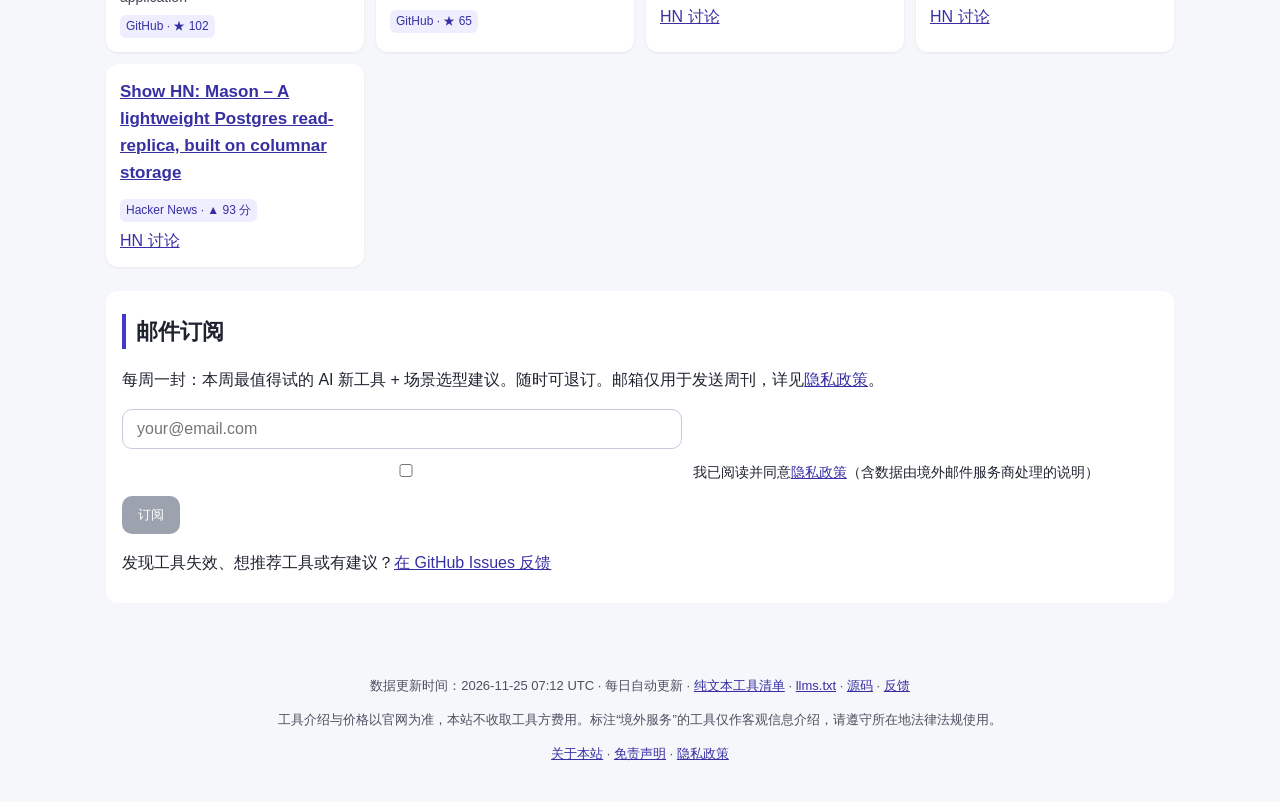
==== commit 11bfca77: "chore: 每日数据更新 2026-11-25" ====
--- a/index.html
+++ b/index.html
@@ -10,11 +10,11 @@
 <nav aria-label="主导航"><a href="#scenes">场景导航</a><a href="#rank">热门排行榜</a><a href="#daily">每日新品快报</a><a href="#subscribe">邮件订阅</a><a href="https://github.com/NyxK7/ai-tools-nav/issues/new/choose" target="_blank" rel="noopener">反馈建议</a><a href="about.html">关于</a></nav>
 <nav class="scn" aria-label="业务场景"><a href="s/writing.html">写作</a><a href="s/coding.html">编程/Vibe coding</a><a href="s/image.html">图像设计</a><a href="s/video.html">视频</a><a href="s/audio.html">音频</a><a href="s/gamedev.html">游戏开发</a><a href="s/agents.html">智能体/自动化</a><a href="s/productivity.html">办公效率</a><a href="s/marketing.html">客服营销</a></nav></header>
 <main id="main"><div class="search"><label for="q" class="sr">搜索工具</label><input id="q" type="search" placeholder="搜索工具名称或用途，如：视频、写代码…"></div>
-<section id="scenes" aria-labelledby="h-scenes"><h2 id="h-scenes">按业务场景导航</h2><p class="note">场景内排序依据公开流行度信号：优先按 Tranco 网站流行度排名（数值越小越热门，数据日期 2026-11-23）；官网不在独立域名、无法单独统计的工具排在其后，有开源仓库的按 GitHub Star 排序，其余标注“暂无流行度数据”。排序不代表质量评价。<a href="about.html#rank-method">详细说明</a></p><section class="scene" id="writing" aria-labelledby="h-writing"><h3 id="h-writing"><a href="s/writing.html">写作</a> <small>14 个工具</small></h3><ul class="grid"><li class="card" data-k="chatgpt openai 推出的通用对话助手"><h3><a href="https://chatgpt.com" target="_blank" rel="noopener">ChatGPT</a></h3><p>OpenAI 推出的通用对话助手</p></li><li class="card" data-k="claude anthropic 推出的对话助手，支持长文本写作与分析"><h3><a href="https://claude.ai" target="_blank" rel="noopener">Claude</a></h3><p>Anthropic 推出的对话助手，支持长文本写作与分析</p></li><li class="card" data-k="deepseek 深度求索推出的大模型与对话助手，原生支持看图理解与 100 万 token 上下文，智能体与编程能力强，使用成本低"><h3><a href="https://www.deepseek.com" target="_blank" rel="noopener">DeepSeek</a></h3><p>深度求索推出的大模型与对话助手，原生支持看图理解与 100 万 token 上下文，智能体与编程能力强，使用成本低</p></li><li class="card" data-k="豆包 字节跳动推出的 ai 助手，支持对话、写作、翻译与文档总结"><h3><a href="https://www.doubao.com" target="_blank" rel="noopener">豆包</a></h3><p>字节跳动推出的 AI 助手，支持对话、写作、翻译与文档总结</p></li><li class="card" data-k="kimi 月之暗面推出的 ai 助手，支持长文档阅读与写作"><h3><a href="https://www.kimi.com" target="_blank" rel="noopener">Kimi</a></h3><p>月之暗面推出的 AI 助手，支持长文档阅读与写作</p></li><li class="card" data-k="通义千问（千问） 阿里巴巴推出的 ai 助手，支持对话、写作与长文档阅读"><h3><a href="https://www.qianwen.com" target="_blank" rel="noopener">通义千问（千问）</a></h3><p>阿里巴巴推出的 AI 助手，支持对话、写作与长文档阅读</p></li><li class="card" data-k="智谱清言 智谱 ai 基于 glm 模型的对话助手"><h3><a href="https://chatglm.cn" target="_blank" rel="noopener">智谱清言</a></h3><p>智谱 AI 基于 GLM 模型的对话助手</p></li><li class="card" data-k="天工 ai 昆仑万维推出的 ai 助手，提供搜索、写作与办公智能体"><h3><a href="https://www.tiangong.cn" target="_blank" rel="noopener">天工 AI</a></h3><p>昆仑万维推出的 AI 助手，提供搜索、写作与办公智能体</p></li><li class="card" data-k="gemini google 推出的多模态 ai 助手，支持对话、写作、看图理解与长上下文"><h3><a href="https://gemini.google.com" target="_blank" rel="noopener">Gemini</a></h3><p>Google 推出的多模态 AI 助手，支持对话、写作、看图理解与长上下文</p></li><li class="card" data-k="文心一言 百度推出的 ai 助手（现名文心助手），支持写作与问答"><h3><a href="https://yiyan.baidu.com" target="_blank" rel="noopener">文心一言</a></h3><p>百度推出的 AI 助手（现名文心助手），支持写作与问答</p></li><li class="card" data-k="讯飞星火 科大讯飞推出的 ai 助手，支持写作、语音交互等"><h3><a href="https://xinghuo.xfyun.cn" target="_blank" rel="noopener">讯飞星火</a></h3><p>科大讯飞推出的 AI 助手，支持写作、语音交互等</p></li><li class="card" data-k="腾讯元宝 腾讯推出的 ai 助手，可接入微信公众号内容进行搜索与问答"><h3><a href="https://yuanbao.tencent.com" target="_blank" rel="noopener">腾讯元宝</a></h3><p>腾讯推出的 AI 助手，可接入微信公众号内容进行搜索与问答</p></li><li class="card" data-k="notion ai 在笔记与知识库里直接写作和整理"><h3><a href="https://www.notion.so/product/ai" target="_blank" rel="noopener">Notion AI</a></h3><p>在笔记与知识库里直接写作和整理</p></li><li class="card" data-k="studyarena 面向学生的 ai 回答对比工具：免费账户可比较三个匿名回答，投票后揭晓模型"><h3><a href="https://studyarena.com" target="_blank" rel="noopener">StudyArena</a></h3><p>面向学生的 AI 回答对比工具：免费账户可比较三个匿名回答，投票后揭晓模型</p></li></ul></section><section class="scene" id="coding" aria-labelledby="h-coding"><h3 id="h-coding"><a href="s/coding.html">编程/Vibe coding</a> <small>11 个工具</small></h3><ul class="grid"><li class="card" data-k="cursor ai 原生代码编辑器，对话式改代码"><h3><a href="https://cursor.com" target="_blank" rel="noopener">Cursor</a></h3><p>AI 原生代码编辑器，对话式改代码</p></li><li class="card" data-k="lovable 描述需求即可生成可上线的 web 应用"><h3><a href="https://lovable.dev" target="_blank" rel="noopener">Lovable</a></h3><p>描述需求即可生成可上线的 Web 应用</p></li><li class="card" data-k="cline 开源 vs code 编程智能体"><h3><a href="https://cline.bot" target="_blank" rel="noopener">Cline</a></h3><p>开源 VS Code 编程智能体</p></li><li class="card" data-k="bolt.new 浏览器里一句话生成全栈应用"><h3><a href="https://bolt.new" target="_blank" rel="noopener">Bolt.new</a></h3><p>浏览器里一句话生成全栈应用</p></li><li class="card" data-k="v0 生成 react/next.js 前端界面"><h3><a href="https://v0.dev" target="_blank" rel="noopener">v0</a></h3><p>生成 React/Next.js 前端界面</p></li><li class="card" data-k="trae 字节跳动推出的 ai 编程 ide（豆包 marscode 编程助手已并入 trae 插件）"><h3><a href="https://www.trae.cn" target="_blank" rel="noopener">Trae</a></h3><p>字节跳动推出的 AI 编程 IDE（豆包 MarsCode 编程助手已并入 Trae 插件）</p></li><li class="card" data-k="aider 终端里的开源结对编程助手"><h3><a href="https://aider.chat" target="_blank" rel="noopener">Aider</a></h3><p>终端里的开源结对编程助手</p></li><li class="card" data-k="codegeex 智谱 ai 推出的多语言代码生成与补全插件"><h3><a href="https://codegeex.cn" target="_blank" rel="noopener">CodeGeeX</a></h3><p>智谱 AI 推出的多语言代码生成与补全插件</p></li><li class="card" data-k="通义灵码 阿里云推出的 ide 编程插件，支持代码补全与对话式编程"><h3><a href="https://lingma.aliyun.com" target="_blank" rel="noopener">通义灵码</a></h3><p>阿里云推出的 IDE 编程插件，支持代码补全与对话式编程</p></li><li class="card" data-k="文心快码 comate 百度推出的智能编程助手，支持主流 ide"><h3><a href="https://comate.baidu.com" target="_blank" rel="noopener">文心快码 Comate</a></h3><p>百度推出的智能编程助手，支持主流 IDE</p></li><li class="card" data-k="github copilot ide 内代码补全与编程助手"><h3><a href="https://github.com/features/copilot" target="_blank" rel="noopener">GitHub Copilot</a></h3><p>IDE 内代码补全与编程助手</p></li></ul></section><section class="scene" id="image" aria-labelledby="h-image"><h3 id="h-image"><a href="s/image.html">图像设计</a> <small>9 个工具</small></h3><ul class="grid"><li class="card" data-k="figma 协作式 ui 设计工具，含 ai 功能"><h3><a href="https://www.figma.com" target="_blank" rel="noopener">Figma</a></h3><p>协作式 UI 设计工具，含 AI 功能</p></li><li class="card" data-k="midjourney ai 图像生成服务"><h3><a href="https://www.midjourney.com" target="_blank" rel="noopener">Midjourney</a></h3><p>AI 图像生成服务</p></li><li class="card" data-k="comfyui 节点式开源图像/视频生成工作流"><h3><a href="https://www.comfy.org" target="_blank" rel="noopener">ComfyUI</a></h3><p>节点式开源图像/视频生成工作流</p></li><li class="card" data-k="canva 可画 在线设计平台（中国版），内置 ai 生成与编辑"><h3><a href="https://www.canva.cn" target="_blank" rel="noopener">Canva 可画</a></h3><p>在线设计平台（中国版），内置 AI 生成与编辑</p></li><li class="card" data-k="稿定设计 在线平面设计平台，提供 ai 生成与编辑功能"><h3><a href="https://www.gaoding.com" target="_blank" rel="noopener">稿定设计</a></h3><p>在线平面设计平台，提供 AI 生成与编辑功能</p></li><li class="card" data-k="liblibai 哩布哩布 ai 绘画模型分享与在线生图平台"><h3><a href="https://www.liblib.art" target="_blank" rel="noopener">LiblibAI 哩布哩布</a></h3><p>AI 绘画模型分享与在线生图平台</p></li><li class="card" data-k="美图设计室 美图推出的 ai 商业设计工具，支持抠图、海报与商品图"><h3><a href="https://www.x-design.com" target="_blank" rel="noopener">美图设计室</a></h3><p>美图推出的 AI 商业设计工具，支持抠图、海报与商品图</p></li><li class="card" data-k="stable diffusion webui 本地运行的开源图像生成界面"><h3><a href="https://github.com/AUTOMATIC1111/stable-diffusion-webui" target="_blank" rel="noopener">Stable Diffusion WebUI</a></h3><p>本地运行的开源图像生成界面</p></li><li class="card" data-k="即梦 ai 字节跳动旗下的 ai 图片与视频创作平台"><h3><a href="https://jimeng.jianying.com" target="_blank" rel="noopener">即梦 AI</a></h3><p>字节跳动旗下的 AI 图片与视频创作平台</p></li></ul></section><section class="scene" id="video" aria-labelledby="h-video"><h3 id="h-video"><a href="s/video.html">视频</a> <small>7 个工具</small></h3><ul class="grid"><li class="card" data-k="runway ai 视频生成与剪辑"><h3><a href="https://runwayml.com" target="_blank" rel="noopener">Runway</a></h3><p>AI 视频生成与剪辑</p></li><li class="card" data-k="heygen 数字人口播视频与视频翻译"><h3><a href="https://www.heygen.com" target="_blank" rel="noopener">HeyGen</a></h3><p>数字人口播视频与视频翻译</p></li><li class="card" data-k="pika 简单易用的 ai 短视频生成"><h3><a href="https://pika.art" target="_blank" rel="noopener">Pika</a></h3><p>简单易用的 AI 短视频生成</p></li><li class="card" data-k="海螺 ai minimax 推出的 ai 视频生成平台"><h3><a href="https://hailuoai.com" target="_blank" rel="noopener">海螺 AI</a></h3><p>MiniMax 推出的 AI 视频生成平台</p></li><li class="card" data-k="剪映 字节跳动推出的视频剪辑工具，内置 ai 字幕、配音等功能"><h3><a href="https://www.capcut.cn" target="_blank" rel="noopener">剪映</a></h3><p>字节跳动推出的视频剪辑工具，内置 AI 字幕、配音等功能</p></li><li class="card" data-k="vidu 生数科技推出的文生视频/图生视频平台"><h3><a href="https://www.vidu.cn" target="_blank" rel="noopener">Vidu</a></h3><p>生数科技推出的文生视频/图生视频平台</p></li><li class="card" data-k="可灵 ai 快手推出的文生视频/图生视频平台"><h3><a href="https://klingai.kuaishou.com" target="_blank" rel="noopener">可灵 AI</a></h3><p>快手推出的文生视频/图生视频平台</p></li></ul></section><section class="scene" id="audio" aria-labelledby="h-audio"><h3 id="h-audio"><a href="s/audio.html">音频</a> <small>5 个工具</small></h3><ul class="grid"><li class="card" data-k="elevenlabs 语音合成与声音克隆服务"><h3><a href="https://elevenlabs.io" target="_blank" rel="noopener">ElevenLabs</a></h3><p>语音合成与声音克隆服务</p></li><li class="card" data-k="suno 一句话生成完整歌曲"><h3><a href="https://suno.com" target="_blank" rel="noopener">Suno</a></h3><p>一句话生成完整歌曲</p></li><li class="card" data-k="讯飞听见 科大讯飞推出的录音转文字、会议记录与翻译服务"><h3><a href="https://www.iflyrec.com" target="_blank" rel="noopener">讯飞听见</a></h3><p>科大讯飞推出的录音转文字、会议记录与翻译服务</p></li><li class="card" data-k="魔音工坊 ai 配音平台，适用于短视频与有声内容"><h3><a href="https://www.moyin.com" target="_blank" rel="noopener">魔音工坊</a></h3><p>AI 配音平台，适用于短视频与有声内容</p></li><li class="card" data-k="whisper 开源语音识别与转写模型"><h3><a href="https://github.com/openai/whisper" target="_blank" rel="noopener">Whisper</a></h3><p>开源语音识别与转写模型</p></li></ul></section><section class="scene" id="gamedev" aria-labelledby="h-gamedev"><h3 id="h-gamedev"><a href="s/gamedev.html">游戏开发</a> <small>5 个工具</small></h3><ul class="grid"><li class="card" data-k="meshy 文本/图片生成 3d 模型"><h3><a href="https://www.meshy.ai" target="_blank" rel="noopener">Meshy</a></h3><p>文本/图片生成 3D 模型</p></li><li class="card" data-k="godot 开源游戏引擎，适合配合 ai 写代码"><h3><a href="https://godotengine.org" target="_blank" rel="noopener">Godot</a></h3><p>开源游戏引擎，适合配合 AI 写代码</p></li><li class="card" data-k="scenario 风格一致的游戏美术素材生成"><h3><a href="https://www.scenario.com" target="_blank" rel="noopener">Scenario</a></h3><p>风格一致的游戏美术素材生成</p></li><li class="card" data-k="rosebud ai 用自然语言生成可玩的网页游戏"><h3><a href="https://rosebud.ai" target="_blank" rel="noopener">Rosebud AI</a></h3><p>用自然语言生成可玩的网页游戏</p></li><li class="card" data-k="腾讯混元 3d 腾讯推出的文本/图片生成 3d 模型工具"><h3><a href="https://3d.hunyuan.tencent.com" target="_blank" rel="noopener">腾讯混元 3D</a></h3><p>腾讯推出的文本/图片生成 3D 模型工具</p></li></ul></section><section class="scene" id="agents" aria-labelledby="h-agents"><h3 id="h-agents"><a href="s/agents.html">智能体/自动化</a> <small>6 个工具</small></h3><ul class="grid"><li class="card" data-k="zapier 连接数千应用的自动化平台"><h3><a href="https://zapier.com" target="_blank" rel="noopener">Zapier</a></h3><p>连接数千应用的自动化平台</p></li><li class="card" data-k="n8n 开源工作流自动化，可接入 ai 节点"><h3><a href="https://n8n.io" target="_blank" rel="noopener">n8n</a></h3><p>开源工作流自动化，可接入 AI 节点</p></li><li class="card" data-k="langchain 构建 llm 应用与智能体的开源框架"><h3><a href="https://www.langchain.com" target="_blank" rel="noopener">LangChain</a></h3><p>构建 LLM 应用与智能体的开源框架</p></li><li class="card" data-k="coze 扣子 零代码搭建 ai 智能体与机器人"><h3><a href="https://www.coze.cn" target="_blank" rel="noopener">Coze 扣子</a></h3><p>零代码搭建 AI 智能体与机器人</p></li><li class="card" data-k="dify 开源 llm 应用与智能体搭建平台"><h3><a href="https://dify.ai" target="_blank" rel="noopener">Dify</a></h3><p>开源 LLM 应用与智能体搭建平台</p></li><li class="card" data-k="orkas 开源本地优先的桌面多 agent 应用：给目标和项目资料，由 commander 协调专业 agent，交付调研简报、文档、演示稿等；支持官方模型或自接模型（macos/windows）"><h3><a href="https://orkas.ai" target="_blank" rel="noopener">Orkas</a></h3><p>开源本地优先的桌面多 Agent 应用：给目标和项目资料，由 Commander 协调专业 Agent，交付调研简报、文档、演示稿等；支持官方模型或自接模型（macOS/Windows）</p></li></ul></section><section class="scene" id="productivity" aria-labelledby="h-productivity"><h3 id="h-productivity"><a href="s/productivity.html">办公效率</a> <small>9 个工具</small></h3><ul class="grid"><li class="card" data-k="perplexity 带引用来源的 ai 搜索"><h3><a href="https://www.perplexity.ai" target="_blank" rel="noopener">Perplexity</a></h3><p>带引用来源的 AI 搜索</p></li><li class="card" data-k="飞书智能伙伴 飞书内置 ai 助手，会议纪要与文档"><h3><a href="https://www.feishu.cn" target="_blank" rel="noopener">飞书智能伙伴</a></h3><p>飞书内置 AI 助手，会议纪要与文档</p></li><li class="card" data-k="gamma 一键生成演示文稿与文档"><h3><a href="https://gamma.app" target="_blank" rel="noopener">Gamma</a></h3><p>一键生成演示文稿与文档</p></li><li class="card" data-k="钉钉 ai 钉钉内置的 ai 助理，支持会议纪要、文档与审批"><h3><a href="https://www.dingtalk.com" target="_blank" rel="noopener">钉钉 AI</a></h3><p>钉钉内置的 AI 助理，支持会议纪要、文档与审批</p></li><li class="card" data-k="秘塔 ai 搜索 带来源引用的 ai 搜索引擎"><h3><a href="https://metaso.cn" target="_blank" rel="noopener">秘塔 AI 搜索</a></h3><p>带来源引用的 AI 搜索引擎</p></li><li class="card" data-k="aippt 输入主题即可生成 ppt 的在线工具"><h3><a href="https://www.aippt.cn" target="_blank" rel="noopener">AiPPT</a></h3><p>输入主题即可生成 PPT 的在线工具</p></li><li class="card" data-k="wps ai 金山办公推出的 ai 办公助手，支持文档、表格与演示"><h3><a href="https://ai.wps.cn" target="_blank" rel="noopener">WPS AI</a></h3><p>金山办公推出的 AI 办公助手，支持文档、表格与演示</p></li><li class="card" data-k="讯飞智文 科大讯飞推出的 ai 生成 ppt 与文档工具"><h3><a href="https://zhiwen.xfyun.cn" target="_blank" rel="noopener">讯飞智文</a></h3><p>科大讯飞推出的 AI 生成 PPT 与文档工具</p></li><li class="card" data-k="notebooklm 基于你的资料做问答与播客摘要"><h3><a href="https://notebooklm.google.com" target="_blank" rel="noopener">NotebookLM</a></h3><p>基于你的资料做问答与播客摘要</p></li></ul></section><section class="scene" id="marketing" aria-labelledby="h-marketing"><h3 id="h-marketing"><a href="s/marketing.html">客服营销</a> <small>3 个工具</small></h3><ul class="grid"><li class="card" data-k="jasper 营销文案与品牌内容生成"><h3><a href="https://www.jasper.ai" target="_blank" rel="noopener">Jasper</a></h3><p>营销文案与品牌内容生成</p></li><li class="card" data-k="chatwoot 开源全渠道客服平台，支持 ai"><h3><a href="https://www.chatwoot.com" target="_blank" rel="noopener">Chatwoot</a></h3><p>开源全渠道客服平台，支持 AI</p></li><li class="card" data-k="intercom fin ai 客服机器人自动回答客户问题"><h3><a href="https://www.intercom.com/fin" target="_blank" rel="noopener">Intercom Fin</a></h3><p>AI 客服机器人自动回答客户问题</p></li></ul></section><p id="none" hidden>没有找到匹配的工具</p></section>
-<section id="rank" aria-labelledby="h-rank"><h2 id="h-rank">热门排行榜</h2><p class="note">排名依据公开流行度信号，闭源与开源产品一起排，不区分国内外：官网在独立域名的工具按 Tranco 网站流行度排名（数值越小越热门，数据日期 2026-11-23）；官网无法单独统计的开源项目按 GitHub Star 数排在其后；没有任何公开数据的工具不上榜。展示前 20 名，每日更新，排名不代表质量评价。<a href="about.html#rank-method">详细说明</a></p><ol class="rank"><li><a href="https://chatgpt.com" target="_blank" rel="noopener">ChatGPT</a> <small>写作</small><span>Tranco #109</span></li><li><a href="https://claude.ai" target="_blank" rel="noopener">Claude</a> <small>写作</small><span>Tranco #398</span></li><li><a href="https://www.deepseek.com" target="_blank" rel="noopener">DeepSeek</a> <small>写作</small><span>Tranco #712</span></li><li><a href="https://www.figma.com" target="_blank" rel="noopener">Figma</a> <small>图像设计</small><span>Tranco #886</span></li><li><a href="https://www.perplexity.ai" target="_blank" rel="noopener">Perplexity</a> <small>办公效率</small><span>Tranco #968</span></li><li><a href="https://www.feishu.cn" target="_blank" rel="noopener">飞书智能伙伴</a> <small>办公效率</small><span>Tranco #2,055</span></li><li><a href="https://cursor.com" target="_blank" rel="noopener">Cursor</a> <small>编程/Vibe coding</small><span>Tranco #2,418</span></li><li><a href="https://www.doubao.com" target="_blank" rel="noopener">豆包</a> <small>写作</small><span>Tranco #2,510</span></li><li><a href="https://zapier.com" target="_blank" rel="noopener">Zapier</a> <small>智能体/自动化</small><span>Tranco #3,013</span></li><li><a href="https://elevenlabs.io" target="_blank" rel="noopener">ElevenLabs</a> <small>音频</small><span>Tranco #3,180</span></li><li><a href="https://suno.com" target="_blank" rel="noopener">Suno</a> <small>音频</small><span>Tranco #3,194</span></li><li><a href="https://lovable.dev" target="_blank" rel="noopener">Lovable</a> <small>编程/Vibe coding</small><span>Tranco #3,643</span></li><li><a href="https://gamma.app" target="_blank" rel="noopener">Gamma</a> <small>办公效率</small><span>Tranco #3,925</span></li><li><a href="https://www.dingtalk.com" target="_blank" rel="noopener">钉钉 AI</a> <small>办公效率</small><span>Tranco #4,024</span></li><li><a href="https://www.midjourney.com" target="_blank" rel="noopener">Midjourney</a> <small>图像设计</small><span>Tranco #4,734</span></li><li><a href="https://n8n.io" target="_blank" rel="noopener">n8n</a> <small>智能体/自动化</small><span>Tranco #5,391</span></li><li><a href="https://runwayml.com" target="_blank" rel="noopener">Runway</a> <small>视频</small><span>Tranco #5,394</span></li><li><a href="https://www.kimi.com" target="_blank" rel="noopener">Kimi</a> <small>写作</small><span>Tranco #6,353</span></li><li><a href="https://www.qianwen.com" target="_blank" rel="noopener">通义千问（千问）</a> <small>写作</small><span>Tranco #9,285</span></li><li><a href="https://cline.bot" target="_blank" rel="noopener">Cline</a> <small>编程/Vibe coding</small><span>Tranco #11,063</span></li></ol></section>
-<section id="daily" aria-labelledby="h-daily"><h2 id="h-daily">每日新品快报 <small>2026-11-24</small></h2><p class="note">来源：GitHub 近 7 天新建、带 ai 主题的仓库（按 Star 排序）与 Hacker News 近 48 小时 AI 相关 Show HN 热帖，程序自动抓取，未经人工审核；另含人工置顶的官方发布（标注发布日期，14 天后自动下架）。</p><ul class="grid"><li class="card"><h3><a href="https://github.com/5235aa-web/Pebble_companionchat" target="_blank" rel="noopener nofollow">5235aa-web/Pebble_companionchat</a></h3><p>A lightweight, locally-focused, and customizable chat impersonation application</p><span class="tag">GitHub · ★ 100</span></li><li class="card"><h3><a href="https://github.com/egirard03/deepfake-video-maker" target="_blank" rel="noopener nofollow">egirard03/deepfake-video-maker</a></h3><p>Face swap videos from one photo — local, batch, instant.</p><span class="tag">GitHub · ★ 65</span></li><li class="card"><h3><a href="https://hermitcrm.io/" target="_blank" rel="noopener nofollow">Show HN: Hermit CRM – Free open-source CRM for solopreneurs</a></h3><p></p><span class="tag">Hacker News · ▲ 46 分</span> <a href="https://news.ycombinator.com/item?id=50609708" target="_blank" rel="noopener nofollow">HN 讨论</a></li></ul></section><section id="subscribe" aria-labelledby="h-sub"><h2 id="h-sub">邮件订阅</h2><p>每周一封：本周最值得试的 AI 新工具 + 场景选型建议。随时可退订。邮箱仅用于发送周刊，详见<a href="privacy.html">隐私政策</a>。</p>
+<section id="scenes" aria-labelledby="h-scenes"><h2 id="h-scenes">按业务场景导航</h2><p class="note">场景内排序依据公开流行度信号：优先按 Tranco 网站流行度排名（数值越小越热门，数据日期 2026-11-24）；官网不在独立域名、无法单独统计的工具排在其后，有开源仓库的按 GitHub Star 排序，其余标注“暂无流行度数据”。排序不代表质量评价。<a href="about.html#rank-method">详细说明</a></p><section class="scene" id="writing" aria-labelledby="h-writing"><h3 id="h-writing"><a href="s/writing.html">写作</a> <small>14 个工具</small></h3><ul class="grid"><li class="card" data-k="chatgpt openai 推出的通用对话助手"><h3><a href="https://chatgpt.com" target="_blank" rel="noopener">ChatGPT</a></h3><p>OpenAI 推出的通用对话助手</p></li><li class="card" data-k="claude anthropic 推出的对话助手，支持长文本写作与分析"><h3><a href="https://claude.ai" target="_blank" rel="noopener">Claude</a></h3><p>Anthropic 推出的对话助手，支持长文本写作与分析</p></li><li class="card" data-k="deepseek 深度求索推出的大模型与对话助手，原生支持看图理解与 100 万 token 上下文，智能体与编程能力强，使用成本低"><h3><a href="https://www.deepseek.com" target="_blank" rel="noopener">DeepSeek</a></h3><p>深度求索推出的大模型与对话助手，原生支持看图理解与 100 万 token 上下文，智能体与编程能力强，使用成本低</p></li><li class="card" data-k="豆包 字节跳动推出的 ai 助手，支持对话、写作、翻译与文档总结"><h3><a href="https://www.doubao.com" target="_blank" rel="noopener">豆包</a></h3><p>字节跳动推出的 AI 助手，支持对话、写作、翻译与文档总结</p></li><li class="card" data-k="kimi 月之暗面推出的 ai 助手，支持长文档阅读与写作"><h3><a href="https://www.kimi.com" target="_blank" rel="noopener">Kimi</a></h3><p>月之暗面推出的 AI 助手，支持长文档阅读与写作</p></li><li class="card" data-k="通义千问（千问） 阿里巴巴推出的 ai 助手，支持对话、写作与长文档阅读"><h3><a href="https://www.qianwen.com" target="_blank" rel="noopener">通义千问（千问）</a></h3><p>阿里巴巴推出的 AI 助手，支持对话、写作与长文档阅读</p></li><li class="card" data-k="智谱清言 智谱 ai 基于 glm 模型的对话助手"><h3><a href="https://chatglm.cn" target="_blank" rel="noopener">智谱清言</a></h3><p>智谱 AI 基于 GLM 模型的对话助手</p></li><li class="card" data-k="天工 ai 昆仑万维推出的 ai 助手，提供搜索、写作与办公智能体"><h3><a href="https://www.tiangong.cn" target="_blank" rel="noopener">天工 AI</a></h3><p>昆仑万维推出的 AI 助手，提供搜索、写作与办公智能体</p></li><li class="card" data-k="gemini google 推出的多模态 ai 助手，支持对话、写作、看图理解与长上下文"><h3><a href="https://gemini.google.com" target="_blank" rel="noopener">Gemini</a></h3><p>Google 推出的多模态 AI 助手，支持对话、写作、看图理解与长上下文</p></li><li class="card" data-k="文心一言 百度推出的 ai 助手（现名文心助手），支持写作与问答"><h3><a href="https://yiyan.baidu.com" target="_blank" rel="noopener">文心一言</a></h3><p>百度推出的 AI 助手（现名文心助手），支持写作与问答</p></li><li class="card" data-k="讯飞星火 科大讯飞推出的 ai 助手，支持写作、语音交互等"><h3><a href="https://xinghuo.xfyun.cn" target="_blank" rel="noopener">讯飞星火</a></h3><p>科大讯飞推出的 AI 助手，支持写作、语音交互等</p></li><li class="card" data-k="腾讯元宝 腾讯推出的 ai 助手，可接入微信公众号内容进行搜索与问答"><h3><a href="https://yuanbao.tencent.com" target="_blank" rel="noopener">腾讯元宝</a></h3><p>腾讯推出的 AI 助手，可接入微信公众号内容进行搜索与问答</p></li><li class="card" data-k="notion ai 在笔记与知识库里直接写作和整理"><h3><a href="https://www.notion.so/product/ai" target="_blank" rel="noopener">Notion AI</a></h3><p>在笔记与知识库里直接写作和整理</p></li><li class="card" data-k="studyarena 面向学生的 ai 回答对比工具：免费账户可比较三个匿名回答，投票后揭晓模型"><h3><a href="https://studyarena.com" target="_blank" rel="noopener">StudyArena</a></h3><p>面向学生的 AI 回答对比工具：免费账户可比较三个匿名回答，投票后揭晓模型</p></li></ul></section><section class="scene" id="coding" aria-labelledby="h-coding"><h3 id="h-coding"><a href="s/coding.html">编程/Vibe coding</a> <small>11 个工具</small></h3><ul class="grid"><li class="card" data-k="cursor ai 原生代码编辑器，对话式改代码"><h3><a href="https://cursor.com" target="_blank" rel="noopener">Cursor</a></h3><p>AI 原生代码编辑器，对话式改代码</p></li><li class="card" data-k="lovable 描述需求即可生成可上线的 web 应用"><h3><a href="https://lovable.dev" target="_blank" rel="noopener">Lovable</a></h3><p>描述需求即可生成可上线的 Web 应用</p></li><li class="card" data-k="cline 开源 vs code 编程智能体"><h3><a href="https://cline.bot" target="_blank" rel="noopener">Cline</a></h3><p>开源 VS Code 编程智能体</p></li><li class="card" data-k="bolt.new 浏览器里一句话生成全栈应用"><h3><a href="https://bolt.new" target="_blank" rel="noopener">Bolt.new</a></h3><p>浏览器里一句话生成全栈应用</p></li><li class="card" data-k="v0 生成 react/next.js 前端界面"><h3><a href="https://v0.dev" target="_blank" rel="noopener">v0</a></h3><p>生成 React/Next.js 前端界面</p></li><li class="card" data-k="trae 字节跳动推出的 ai 编程 ide（豆包 marscode 编程助手已并入 trae 插件）"><h3><a href="https://www.trae.cn" target="_blank" rel="noopener">Trae</a></h3><p>字节跳动推出的 AI 编程 IDE（豆包 MarsCode 编程助手已并入 Trae 插件）</p></li><li class="card" data-k="aider 终端里的开源结对编程助手"><h3><a href="https://aider.chat" target="_blank" rel="noopener">Aider</a></h3><p>终端里的开源结对编程助手</p></li><li class="card" data-k="codegeex 智谱 ai 推出的多语言代码生成与补全插件"><h3><a href="https://codegeex.cn" target="_blank" rel="noopener">CodeGeeX</a></h3><p>智谱 AI 推出的多语言代码生成与补全插件</p></li><li class="card" data-k="通义灵码 阿里云推出的 ide 编程插件，支持代码补全与对话式编程"><h3><a href="https://lingma.aliyun.com" target="_blank" rel="noopener">通义灵码</a></h3><p>阿里云推出的 IDE 编程插件，支持代码补全与对话式编程</p></li><li class="card" data-k="文心快码 comate 百度推出的智能编程助手，支持主流 ide"><h3><a href="https://comate.baidu.com" target="_blank" rel="noopener">文心快码 Comate</a></h3><p>百度推出的智能编程助手，支持主流 IDE</p></li><li class="card" data-k="github copilot ide 内代码补全与编程助手"><h3><a href="https://github.com/features/copilot" target="_blank" rel="noopener">GitHub Copilot</a></h3><p>IDE 内代码补全与编程助手</p></li></ul></section><section class="scene" id="image" aria-labelledby="h-image"><h3 id="h-image"><a href="s/image.html">图像设计</a> <small>9 个工具</small></h3><ul class="grid"><li class="card" data-k="figma 协作式 ui 设计工具，含 ai 功能"><h3><a href="https://www.figma.com" target="_blank" rel="noopener">Figma</a></h3><p>协作式 UI 设计工具，含 AI 功能</p></li><li class="card" data-k="midjourney ai 图像生成服务"><h3><a href="https://www.midjourney.com" target="_blank" rel="noopener">Midjourney</a></h3><p>AI 图像生成服务</p></li><li class="card" data-k="comfyui 节点式开源图像/视频生成工作流"><h3><a href="https://www.comfy.org" target="_blank" rel="noopener">ComfyUI</a></h3><p>节点式开源图像/视频生成工作流</p></li><li class="card" data-k="canva 可画 在线设计平台（中国版），内置 ai 生成与编辑"><h3><a href="https://www.canva.cn" target="_blank" rel="noopener">Canva 可画</a></h3><p>在线设计平台（中国版），内置 AI 生成与编辑</p></li><li class="card" data-k="稿定设计 在线平面设计平台，提供 ai 生成与编辑功能"><h3><a href="https://www.gaoding.com" target="_blank" rel="noopener">稿定设计</a></h3><p>在线平面设计平台，提供 AI 生成与编辑功能</p></li><li class="card" data-k="liblibai 哩布哩布 ai 绘画模型分享与在线生图平台"><h3><a href="https://www.liblib.art" target="_blank" rel="noopener">LiblibAI 哩布哩布</a></h3><p>AI 绘画模型分享与在线生图平台</p></li><li class="card" data-k="美图设计室 美图推出的 ai 商业设计工具，支持抠图、海报与商品图"><h3><a href="https://www.x-design.com" target="_blank" rel="noopener">美图设计室</a></h3><p>美图推出的 AI 商业设计工具，支持抠图、海报与商品图</p></li><li class="card" data-k="stable diffusion webui 本地运行的开源图像生成界面"><h3><a href="https://github.com/AUTOMATIC1111/stable-diffusion-webui" target="_blank" rel="noopener">Stable Diffusion WebUI</a></h3><p>本地运行的开源图像生成界面</p></li><li class="card" data-k="即梦 ai 字节跳动旗下的 ai 图片与视频创作平台"><h3><a href="https://jimeng.jianying.com" target="_blank" rel="noopener">即梦 AI</a></h3><p>字节跳动旗下的 AI 图片与视频创作平台</p></li></ul></section><section class="scene" id="video" aria-labelledby="h-video"><h3 id="h-video"><a href="s/video.html">视频</a> <small>7 个工具</small></h3><ul class="grid"><li class="card" data-k="runway ai 视频生成与剪辑"><h3><a href="https://runwayml.com" target="_blank" rel="noopener">Runway</a></h3><p>AI 视频生成与剪辑</p></li><li class="card" data-k="heygen 数字人口播视频与视频翻译"><h3><a href="https://www.heygen.com" target="_blank" rel="noopener">HeyGen</a></h3><p>数字人口播视频与视频翻译</p></li><li class="card" data-k="pika 简单易用的 ai 短视频生成"><h3><a href="https://pika.art" target="_blank" rel="noopener">Pika</a></h3><p>简单易用的 AI 短视频生成</p></li><li class="card" data-k="海螺 ai minimax 推出的 ai 视频生成平台"><h3><a href="https://hailuoai.com" target="_blank" rel="noopener">海螺 AI</a></h3><p>MiniMax 推出的 AI 视频生成平台</p></li><li class="card" data-k="剪映 字节跳动推出的视频剪辑工具，内置 ai 字幕、配音等功能"><h3><a href="https://www.capcut.cn" target="_blank" rel="noopener">剪映</a></h3><p>字节跳动推出的视频剪辑工具，内置 AI 字幕、配音等功能</p></li><li class="card" data-k="vidu 生数科技推出的文生视频/图生视频平台"><h3><a href="https://www.vidu.cn" target="_blank" rel="noopener">Vidu</a></h3><p>生数科技推出的文生视频/图生视频平台</p></li><li class="card" data-k="可灵 ai 快手推出的文生视频/图生视频平台"><h3><a href="https://klingai.kuaishou.com" target="_blank" rel="noopener">可灵 AI</a></h3><p>快手推出的文生视频/图生视频平台</p></li></ul></section><section class="scene" id="audio" aria-labelledby="h-audio"><h3 id="h-audio"><a href="s/audio.html">音频</a> <small>5 个工具</small></h3><ul class="grid"><li class="card" data-k="elevenlabs 语音合成与声音克隆服务"><h3><a href="https://elevenlabs.io" target="_blank" rel="noopener">ElevenLabs</a></h3><p>语音合成与声音克隆服务</p></li><li class="card" data-k="suno 一句话生成完整歌曲"><h3><a href="https://suno.com" target="_blank" rel="noopener">Suno</a></h3><p>一句话生成完整歌曲</p></li><li class="card" data-k="讯飞听见 科大讯飞推出的录音转文字、会议记录与翻译服务"><h3><a href="https://www.iflyrec.com" target="_blank" rel="noopener">讯飞听见</a></h3><p>科大讯飞推出的录音转文字、会议记录与翻译服务</p></li><li class="card" data-k="魔音工坊 ai 配音平台，适用于短视频与有声内容"><h3><a href="https://www.moyin.com" target="_blank" rel="noopener">魔音工坊</a></h3><p>AI 配音平台，适用于短视频与有声内容</p></li><li class="card" data-k="whisper 开源语音识别与转写模型"><h3><a href="https://github.com/openai/whisper" target="_blank" rel="noopener">Whisper</a></h3><p>开源语音识别与转写模型</p></li></ul></section><section class="scene" id="gamedev" aria-labelledby="h-gamedev"><h3 id="h-gamedev"><a href="s/gamedev.html">游戏开发</a> <small>5 个工具</small></h3><ul class="grid"><li class="card" data-k="meshy 文本/图片生成 3d 模型"><h3><a href="https://www.meshy.ai" target="_blank" rel="noopener">Meshy</a></h3><p>文本/图片生成 3D 模型</p></li><li class="card" data-k="godot 开源游戏引擎，适合配合 ai 写代码"><h3><a href="https://godotengine.org" target="_blank" rel="noopener">Godot</a></h3><p>开源游戏引擎，适合配合 AI 写代码</p></li><li class="card" data-k="scenario 风格一致的游戏美术素材生成"><h3><a href="https://www.scenario.com" target="_blank" rel="noopener">Scenario</a></h3><p>风格一致的游戏美术素材生成</p></li><li class="card" data-k="rosebud ai 用自然语言生成可玩的网页游戏"><h3><a href="https://rosebud.ai" target="_blank" rel="noopener">Rosebud AI</a></h3><p>用自然语言生成可玩的网页游戏</p></li><li class="card" data-k="腾讯混元 3d 腾讯推出的文本/图片生成 3d 模型工具"><h3><a href="https://3d.hunyuan.tencent.com" target="_blank" rel="noopener">腾讯混元 3D</a></h3><p>腾讯推出的文本/图片生成 3D 模型工具</p></li></ul></section><section class="scene" id="agents" aria-labelledby="h-agents"><h3 id="h-agents"><a href="s/agents.html">智能体/自动化</a> <small>6 个工具</small></h3><ul class="grid"><li class="card" data-k="zapier 连接数千应用的自动化平台"><h3><a href="https://zapier.com" target="_blank" rel="noopener">Zapier</a></h3><p>连接数千应用的自动化平台</p></li><li class="card" data-k="n8n 开源工作流自动化，可接入 ai 节点"><h3><a href="https://n8n.io" target="_blank" rel="noopener">n8n</a></h3><p>开源工作流自动化，可接入 AI 节点</p></li><li class="card" data-k="langchain 构建 llm 应用与智能体的开源框架"><h3><a href="https://www.langchain.com" target="_blank" rel="noopener">LangChain</a></h3><p>构建 LLM 应用与智能体的开源框架</p></li><li class="card" data-k="coze 扣子 零代码搭建 ai 智能体与机器人"><h3><a href="https://www.coze.cn" target="_blank" rel="noopener">Coze 扣子</a></h3><p>零代码搭建 AI 智能体与机器人</p></li><li class="card" data-k="dify 开源 llm 应用与智能体搭建平台"><h3><a href="https://dify.ai" target="_blank" rel="noopener">Dify</a></h3><p>开源 LLM 应用与智能体搭建平台</p></li><li class="card" data-k="orkas 开源本地优先的桌面多 agent 应用：给目标和项目资料，由 commander 协调专业 agent，交付调研简报、文档、演示稿等；支持官方模型或自接模型（macos/windows）"><h3><a href="https://orkas.ai" target="_blank" rel="noopener">Orkas</a></h3><p>开源本地优先的桌面多 Agent 应用：给目标和项目资料，由 Commander 协调专业 Agent，交付调研简报、文档、演示稿等；支持官方模型或自接模型（macOS/Windows）</p></li></ul></section><section class="scene" id="productivity" aria-labelledby="h-productivity"><h3 id="h-productivity"><a href="s/productivity.html">办公效率</a> <small>9 个工具</small></h3><ul class="grid"><li class="card" data-k="perplexity 带引用来源的 ai 搜索"><h3><a href="https://www.perplexity.ai" target="_blank" rel="noopener">Perplexity</a></h3><p>带引用来源的 AI 搜索</p></li><li class="card" data-k="飞书智能伙伴 飞书内置 ai 助手，会议纪要与文档"><h3><a href="https://www.feishu.cn" target="_blank" rel="noopener">飞书智能伙伴</a></h3><p>飞书内置 AI 助手，会议纪要与文档</p></li><li class="card" data-k="gamma 一键生成演示文稿与文档"><h3><a href="https://gamma.app" target="_blank" rel="noopener">Gamma</a></h3><p>一键生成演示文稿与文档</p></li><li class="card" data-k="钉钉 ai 钉钉内置的 ai 助理，支持会议纪要、文档与审批"><h3><a href="https://www.dingtalk.com" target="_blank" rel="noopener">钉钉 AI</a></h3><p>钉钉内置的 AI 助理，支持会议纪要、文档与审批</p></li><li class="card" data-k="秘塔 ai 搜索 带来源引用的 ai 搜索引擎"><h3><a href="https://metaso.cn" target="_blank" rel="noopener">秘塔 AI 搜索</a></h3><p>带来源引用的 AI 搜索引擎</p></li><li class="card" data-k="aippt 输入主题即可生成 ppt 的在线工具"><h3><a href="https://www.aippt.cn" target="_blank" rel="noopener">AiPPT</a></h3><p>输入主题即可生成 PPT 的在线工具</p></li><li class="card" data-k="wps ai 金山办公推出的 ai 办公助手，支持文档、表格与演示"><h3><a href="https://ai.wps.cn" target="_blank" rel="noopener">WPS AI</a></h3><p>金山办公推出的 AI 办公助手，支持文档、表格与演示</p></li><li class="card" data-k="讯飞智文 科大讯飞推出的 ai 生成 ppt 与文档工具"><h3><a href="https://zhiwen.xfyun.cn" target="_blank" rel="noopener">讯飞智文</a></h3><p>科大讯飞推出的 AI 生成 PPT 与文档工具</p></li><li class="card" data-k="notebooklm 基于你的资料做问答与播客摘要"><h3><a href="https://notebooklm.google.com" target="_blank" rel="noopener">NotebookLM</a></h3><p>基于你的资料做问答与播客摘要</p></li></ul></section><section class="scene" id="marketing" aria-labelledby="h-marketing"><h3 id="h-marketing"><a href="s/marketing.html">客服营销</a> <small>3 个工具</small></h3><ul class="grid"><li class="card" data-k="jasper 营销文案与品牌内容生成"><h3><a href="https://www.jasper.ai" target="_blank" rel="noopener">Jasper</a></h3><p>营销文案与品牌内容生成</p></li><li class="card" data-k="chatwoot 开源全渠道客服平台，支持 ai"><h3><a href="https://www.chatwoot.com" target="_blank" rel="noopener">Chatwoot</a></h3><p>开源全渠道客服平台，支持 AI</p></li><li class="card" data-k="intercom fin ai 客服机器人自动回答客户问题"><h3><a href="https://www.intercom.com/fin" target="_blank" rel="noopener">Intercom Fin</a></h3><p>AI 客服机器人自动回答客户问题</p></li></ul></section><p id="none" hidden>没有找到匹配的工具</p></section>
+<section id="rank" aria-labelledby="h-rank"><h2 id="h-rank">热门排行榜</h2><p class="note">排名依据公开流行度信号，闭源与开源产品一起排，不区分国内外：官网在独立域名的工具按 Tranco 网站流行度排名（数值越小越热门，数据日期 2026-11-24）；官网无法单独统计的开源项目按 GitHub Star 数排在其后；没有任何公开数据的工具不上榜。展示前 20 名，每日更新，排名不代表质量评价。<a href="about.html#rank-method">详细说明</a></p><ol class="rank"><li><a href="https://chatgpt.com" target="_blank" rel="noopener">ChatGPT</a> <small>写作</small><span>Tranco #109</span></li><li><a href="https://claude.ai" target="_blank" rel="noopener">Claude</a> <small>写作</small><span>Tranco #394</span></li><li><a href="https://www.deepseek.com" target="_blank" rel="noopener">DeepSeek</a> <small>写作</small><span>Tranco #701</span></li><li><a href="https://www.figma.com" target="_blank" rel="noopener">Figma</a> <small>图像设计</small><span>Tranco #882</span></li><li><a href="https://www.perplexity.ai" target="_blank" rel="noopener">Perplexity</a> <small>办公效率</small><span>Tranco #979</span></li><li><a href="https://www.feishu.cn" target="_blank" rel="noopener">飞书智能伙伴</a> <small>办公效率</small><span>Tranco #2,057</span></li><li><a href="https://cursor.com" target="_blank" rel="noopener">Cursor</a> <small>编程/Vibe coding</small><span>Tranco #2,377</span></li><li><a href="https://www.doubao.com" target="_blank" rel="noopener">豆包</a> <small>写作</small><span>Tranco #2,477</span></li><li><a href="https://zapier.com" target="_blank" rel="noopener">Zapier</a> <small>智能体/自动化</small><span>Tranco #3,010</span></li><li><a href="https://elevenlabs.io" target="_blank" rel="noopener">ElevenLabs</a> <small>音频</small><span>Tranco #3,180</span></li><li><a href="https://suno.com" target="_blank" rel="noopener">Suno</a> <small>音频</small><span>Tranco #3,191</span></li><li><a href="https://lovable.dev" target="_blank" rel="noopener">Lovable</a> <small>编程/Vibe coding</small><span>Tranco #3,640</span></li><li><a href="https://gamma.app" target="_blank" rel="noopener">Gamma</a> <small>办公效率</small><span>Tranco #3,922</span></li><li><a href="https://www.dingtalk.com" target="_blank" rel="noopener">钉钉 AI</a> <small>办公效率</small><span>Tranco #4,070</span></li><li><a href="https://www.midjourney.com" target="_blank" rel="noopener">Midjourney</a> <small>图像设计</small><span>Tranco #4,714</span></li><li><a href="https://n8n.io" target="_blank" rel="noopener">n8n</a> <small>智能体/自动化</small><span>Tranco #5,376</span></li><li><a href="https://runwayml.com" target="_blank" rel="noopener">Runway</a> <small>视频</small><span>Tranco #5,416</span></li><li><a href="https://www.kimi.com" target="_blank" rel="noopener">Kimi</a> <small>写作</small><span>Tranco #6,329</span></li><li><a href="https://www.qianwen.com" target="_blank" rel="noopener">通义千问（千问）</a> <small>写作</small><span>Tranco #9,310</span></li><li><a href="https://cline.bot" target="_blank" rel="noopener">Cline</a> <small>编程/Vibe coding</small><span>Tranco #11,051</span></li></ol></section>
+<section id="daily" aria-labelledby="h-daily"><h2 id="h-daily">每日新品快报 <small>2026-11-25</small></h2><p class="note">来源：GitHub 近 7 天新建、带 ai 主题的仓库（按 Star 排序）与 Hacker News 近 48 小时 AI 相关 Show HN 热帖，程序自动抓取，未经人工审核；另含人工置顶的官方发布（标注发布日期，14 天后自动下架）。</p><ul class="grid"><li class="card"><h3><a href="https://github.com/5235aa-web/Pebble_companionchat" target="_blank" rel="noopener nofollow">5235aa-web/Pebble_companionchat</a></h3><p>A lightweight, locally-focused, and customizable chat impersonation application</p><span class="tag">GitHub · ★ 102</span></li><li class="card"><h3><a href="https://github.com/7wdn/7paws" target="_blank" rel="noopener nofollow">7wdn/7paws</a></h3><p>Windows 与 macOS 的 3D 桌面小猫桌宠：响应全局键鼠、敲键追光标、摸猫呼噜；支持照片取色或 AI（内置 MCP）定制专属猫咪，闲置后睡觉。</p><span class="tag">GitHub · ★ 65</span></li><li class="card"><h3><a href="https://www.kradle.ai?1" target="_blank" rel="noopener nofollow">Show HN: KradleBench – Multi-agent AI evals in Minecraft</a></h3><p></p><span class="tag">Hacker News · ▲ 16 分</span> <a href="https://news.ycombinator.com/item?id=50608604" target="_blank" rel="noopener nofollow">HN 讨论</a></li><li class="card"><h3><a href="https://hermitcrm.io/" target="_blank" rel="noopener nofollow">Show HN: Hermit CRM – Free open-source CRM for solopreneurs</a></h3><p></p><span class="tag">Hacker News · ▲ 49 分</span> <a href="https://news.ycombinator.com/item?id=50609708" target="_blank" rel="noopener nofollow">HN 讨论</a></li><li class="card"><h3><a href="https://masondata.ai/" target="_blank" rel="noopener nofollow">Show HN: Mason – A lightweight Postgres read-replica, built on columnar storage</a></h3><p></p><span class="tag">Hacker News · ▲ 93 分</span> <a href="https://news.ycombinator.com/item?id=50630294" target="_blank" rel="noopener nofollow">HN 讨论</a></li></ul></section><section id="subscribe" aria-labelledby="h-sub"><h2 id="h-sub">邮件订阅</h2><p>每周一封：本周最值得试的 AI 新工具 + 场景选型建议。随时可退订。邮箱仅用于发送周刊，详见<a href="privacy.html">隐私政策</a>。</p>
 <form class="sub" id="subf" action="https://ai-tools-nav-seven-pearl.vercel.app/api/subscribe" method="post"><label for="em" class="sr">邮箱地址</label><input id="em" name="email" type="email" placeholder="your@email.com" required maxlength="254" autocomplete="email"><input type="text" name="website" tabindex="-1" autocomplete="off" aria-hidden="true" style="position:absolute;left:-9999px" title="请勿填写"><label class="agree"><input type="checkbox" name="agree" required> 我已阅读并同意<a href="privacy.html">隐私政策</a>（含数据由境外邮件服务商处理的说明）</label><button type="submit">订阅</button></form>
 <p id="subm" role="status" aria-live="polite"></p>
 <p>发现工具失效、想推荐工具或有建议？<a href="https://github.com/NyxK7/ai-tools-nav/issues/new/choose" target="_blank" rel="noopener">在 GitHub Issues 反馈</a></p></section></main>
-<footer><p>数据更新时间：2026-11-24 08:38 UTC · 每日自动更新 · <a href="tools.md">纯文本工具清单</a> · <a href="llms.txt">llms.txt</a> · <a href="https://github.com/NyxK7/ai-tools-nav">源码</a> · <a href="https://github.com/NyxK7/ai-tools-nav/issues/new/choose" target="_blank" rel="noopener">反馈</a></p>
+<footer><p>数据更新时间：2026-11-25 07:12 UTC · 每日自动更新 · <a href="tools.md">纯文本工具清单</a> · <a href="llms.txt">llms.txt</a> · <a href="https://github.com/NyxK7/ai-tools-nav">源码</a> · <a href="https://github.com/NyxK7/ai-tools-nav/issues/new/choose" target="_blank" rel="noopener">反馈</a></p>
 <p>工具介绍与价格以官网为准，本站不收取工具方费用。标注“境外服务”的工具仅作客观信息介绍，请遵守所在地法律法规使用。</p><p><a href="about.html">关于本站</a> · <a href="disclaimer.html">免责声明</a> · <a href="privacy.html">隐私政策</a></p></footer><script src="app.js" defer></script><script>if(/\.vercel\.app$/.test(location.hostname)){var s=document.createElement("script");s.defer=1;s.src="/_vercel/insights/script.js";document.head.appendChild(s)}</script></body></html>
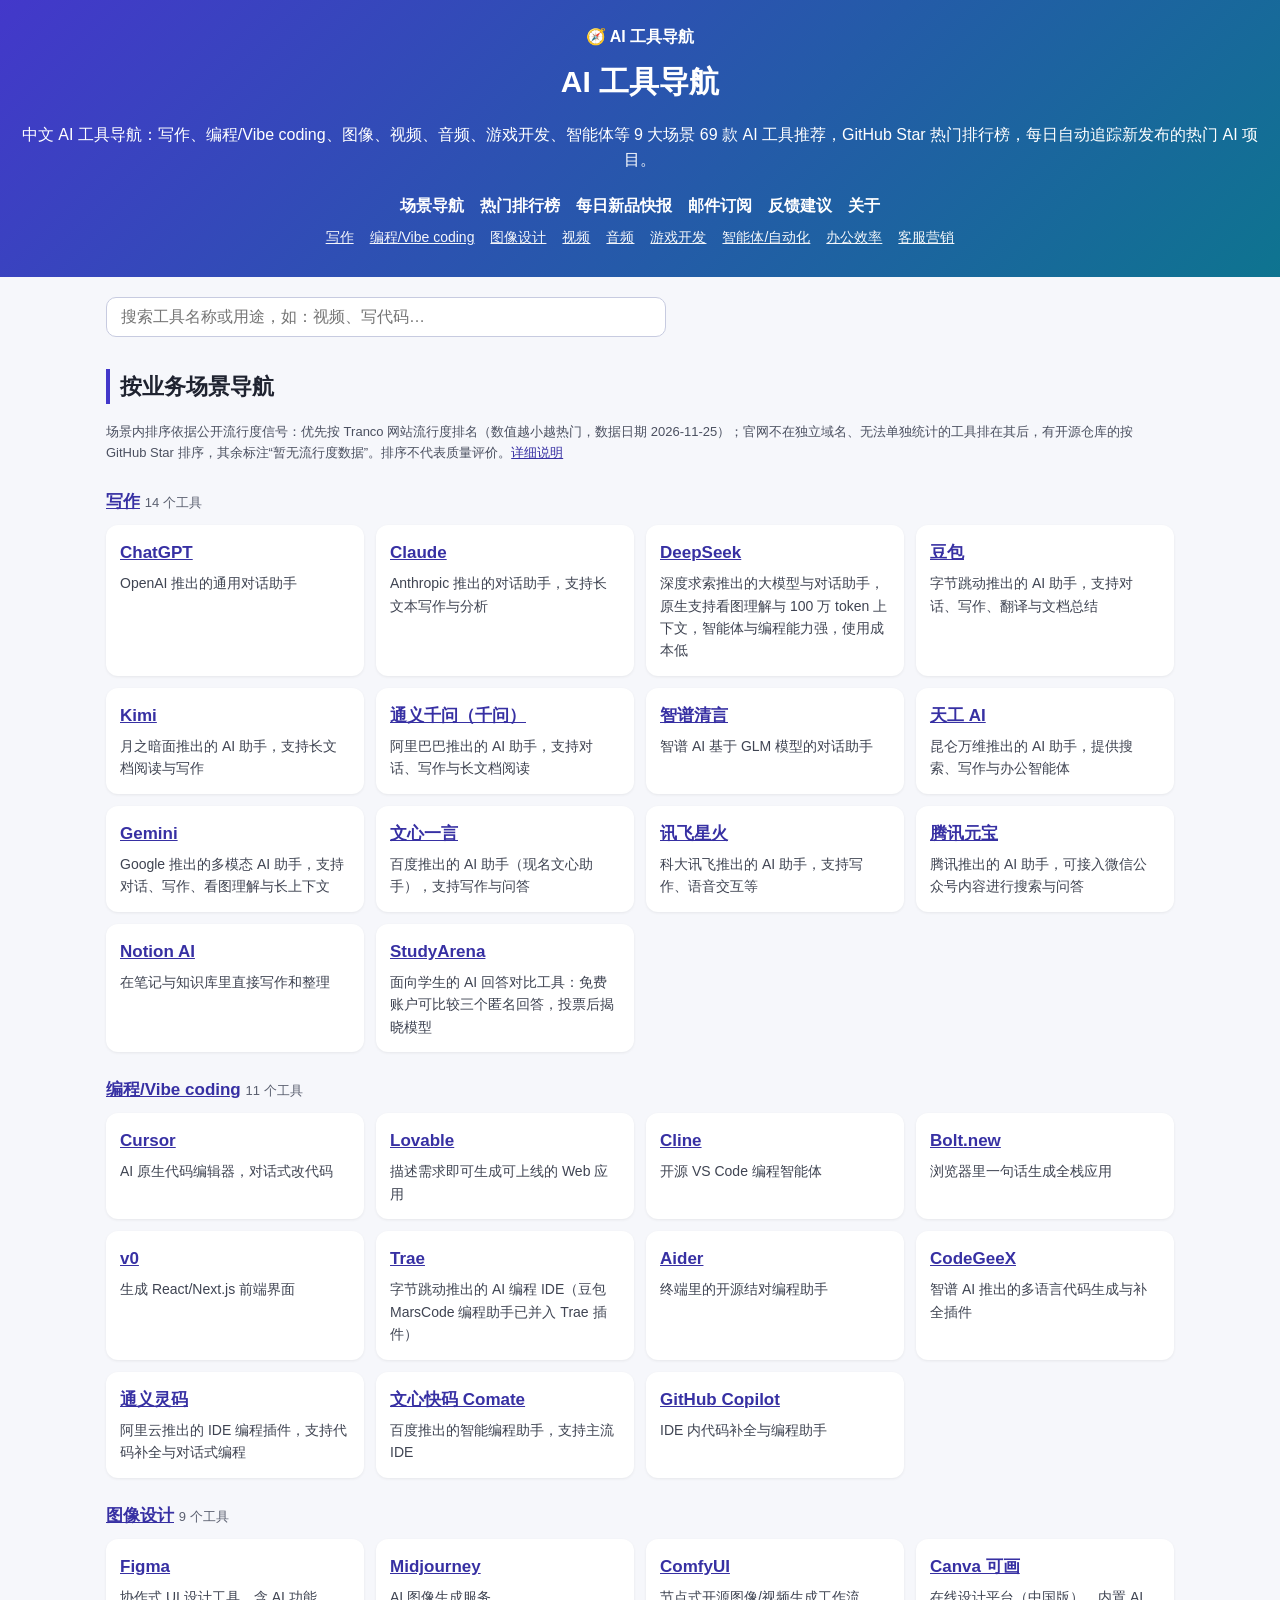
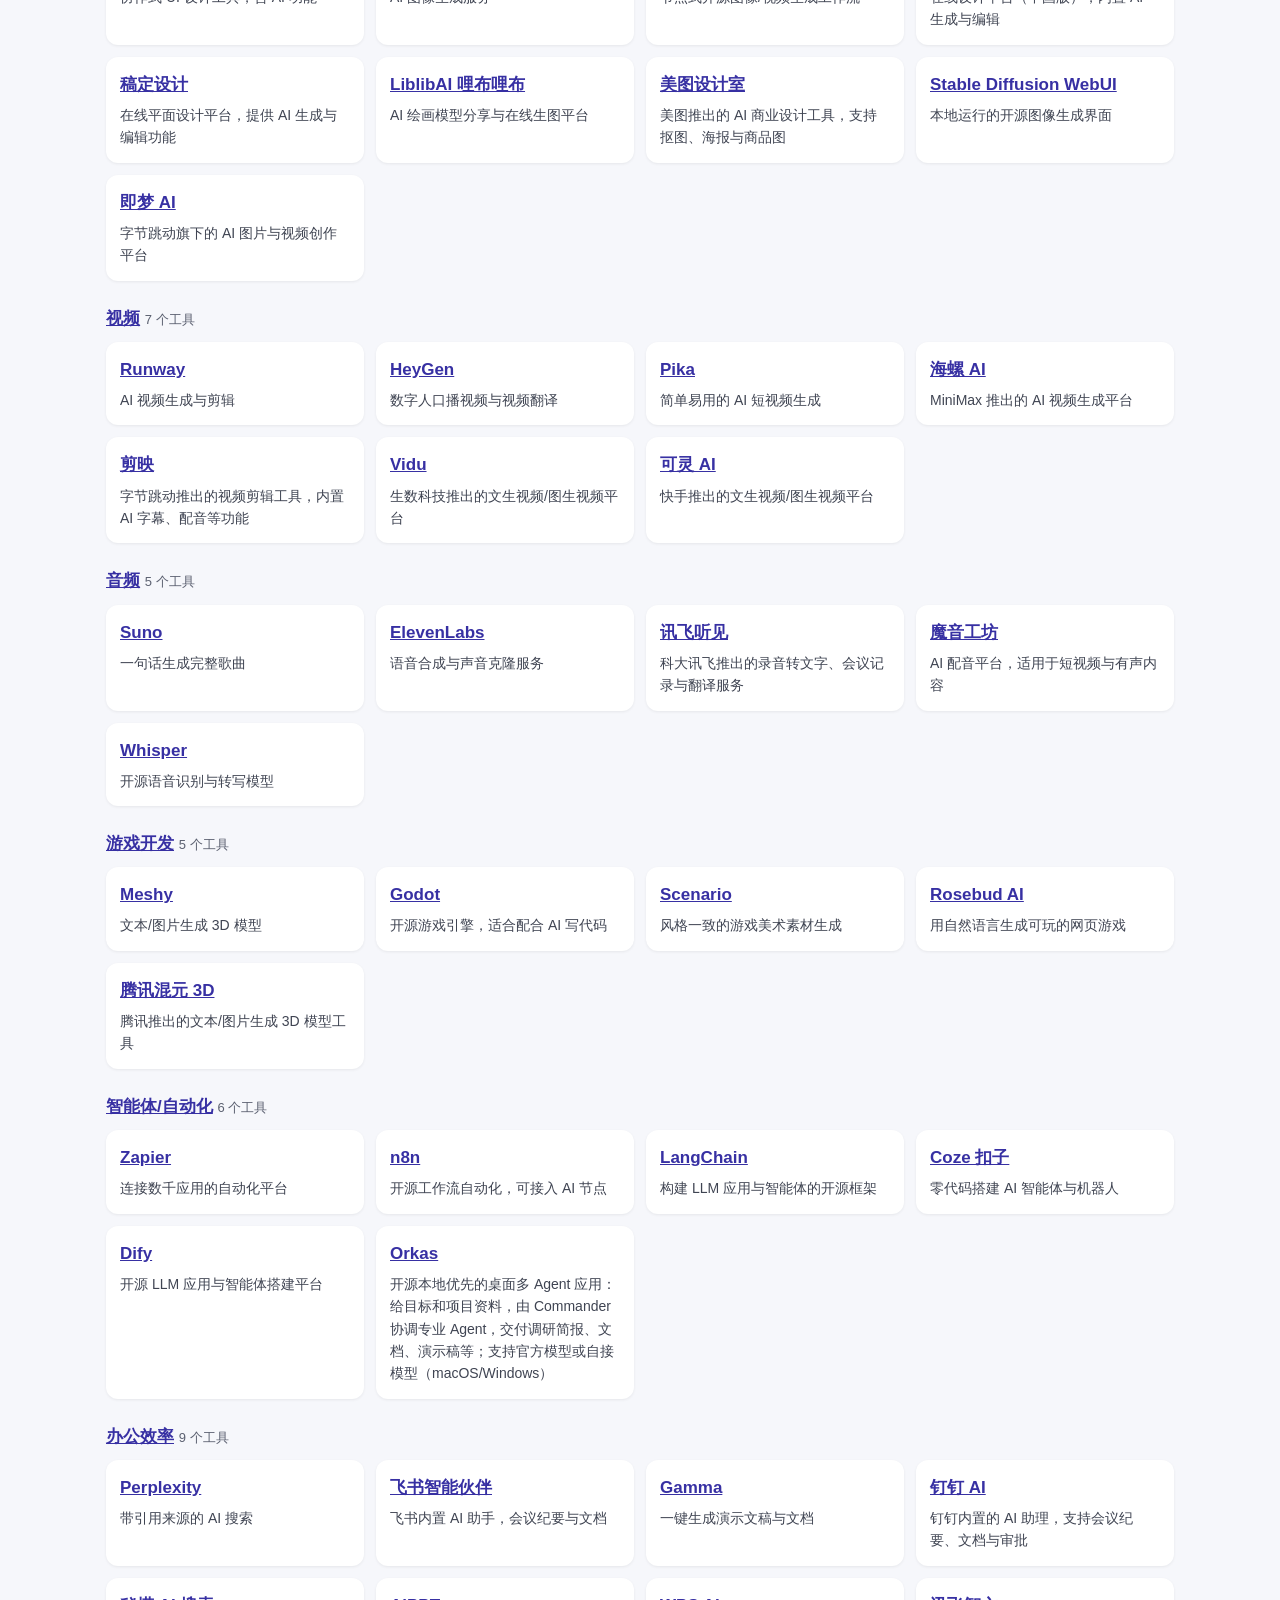
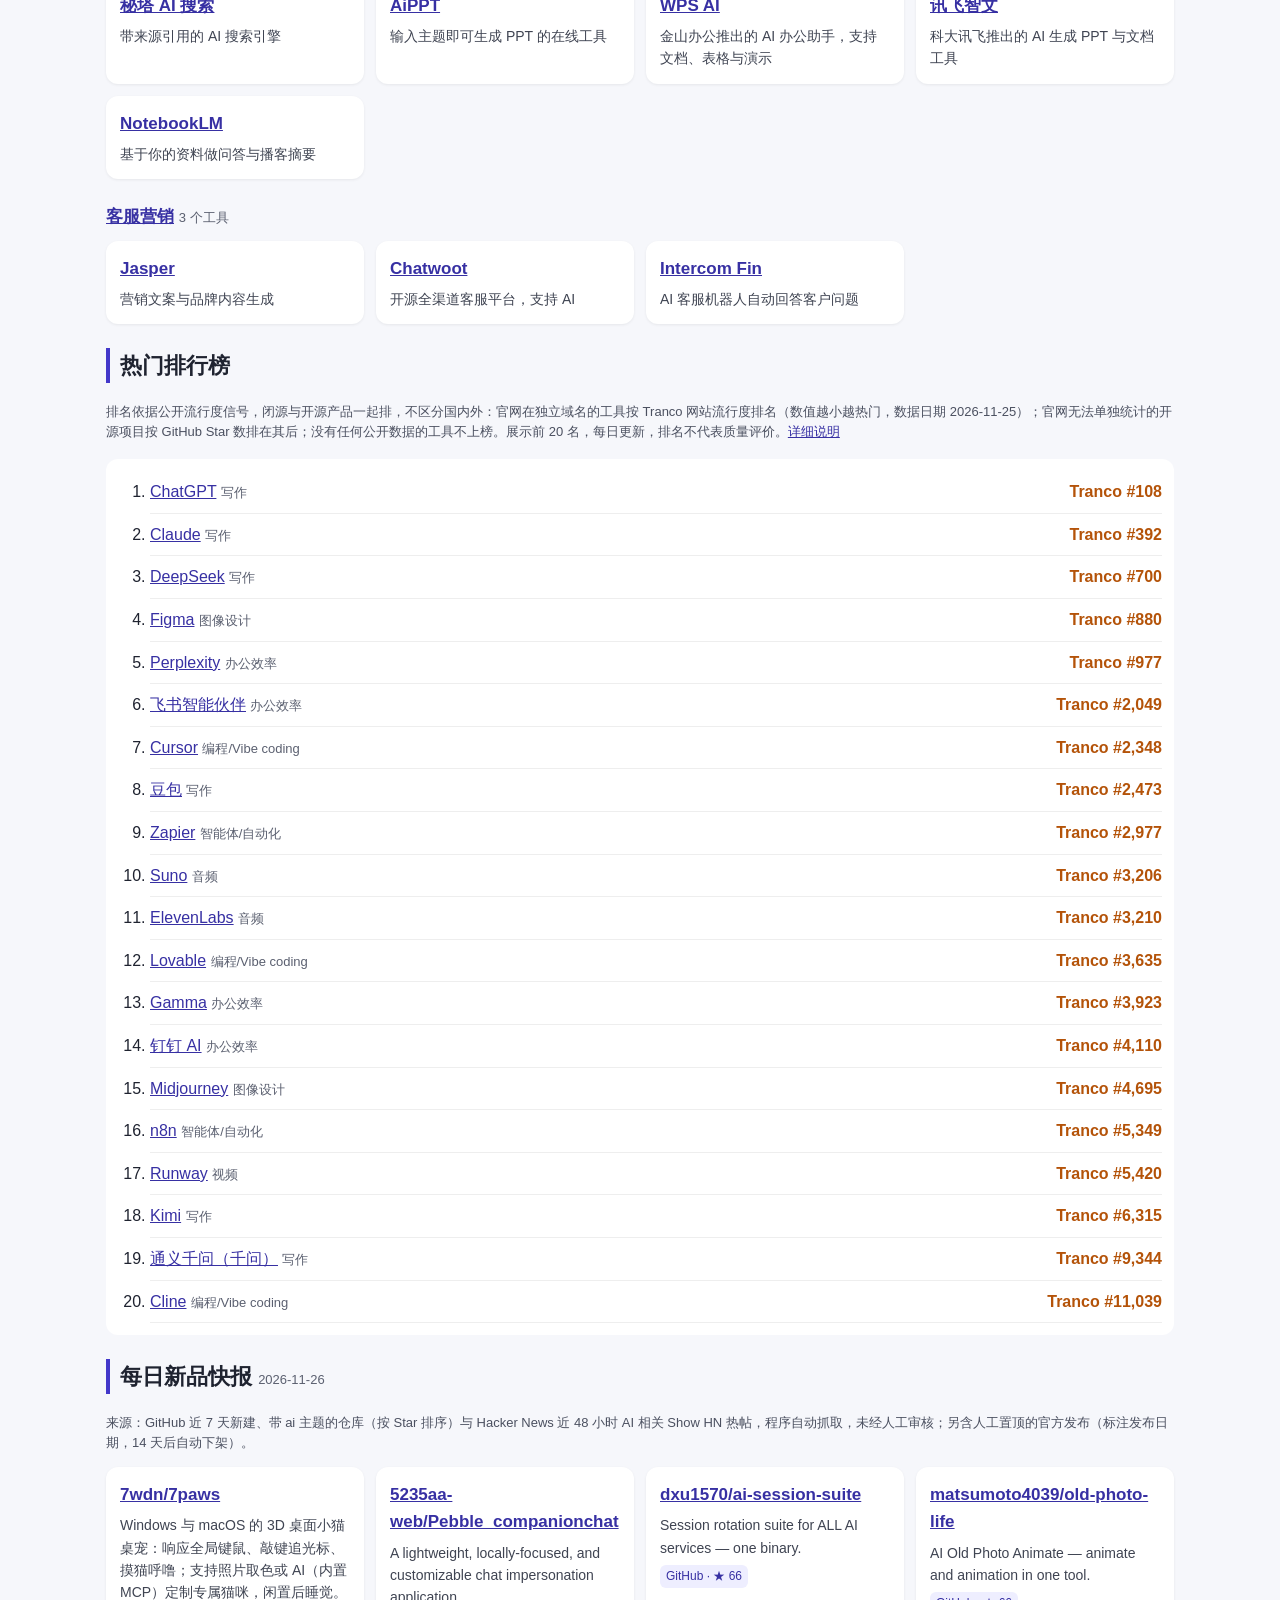
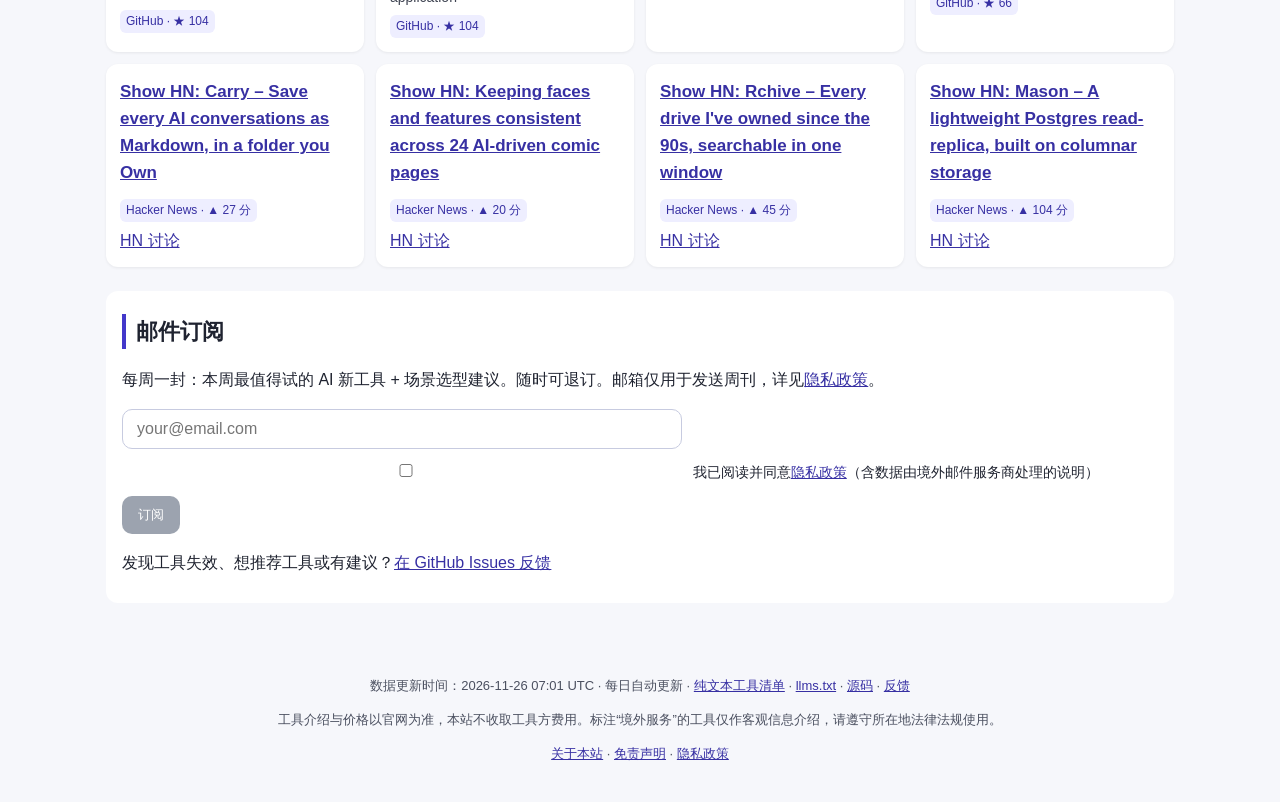
==== commit 9ec03b52: "chore: 每日数据更新 2026-11-26" ====
--- a/index.html
+++ b/index.html
@@ -4,17 +4,17 @@
 <meta property="og:type" content="website"><meta property="og:locale" content="zh_CN"><meta property="og:site_name" content="AI 工具导航">
 <meta property="og:title" content="AI 工具导航 | 按业务场景选 AI 工具 · 热门 AI 排行榜 · 每日新品"><meta property="og:description" content="中文 AI 工具导航：写作、编程/Vibe coding、图像、视频、音频、游戏开发、智能体等 9 大场景 69 款 AI 工具推荐，GitHub Star 热门排行榜，每日自动追踪新发布的热门 AI 项目。"><meta property="og:url" content="https://nyxk7.github.io/ai-tools-nav/">
 <meta name="theme-color" content="#4f46e5"><link rel="icon" href="favicon.svg">
-<link rel="stylesheet" href="style.css"><script type="application/ld+json">{"@context": "https://schema.org", "@type": "WebSite", "name": "AI 工具导航", "url": "https://nyxk7.github.io/ai-tools-nav/", "inLanguage": "zh-CN"}</script><script type="application/ld+json">{"@context": "https://schema.org", "@type": "ItemList", "name": "AI 工具导航", "numberOfItems": 69, "itemListElement": [{"@type": "ListItem", "position": 1, "item": {"@type": "SoftwareApplication", "name": "ChatGPT", "url": "https://chatgpt.com", "description": "OpenAI 推出的通用对话助手", "applicationCategory": "AI 工具", "offers": {"@type": "Offer", "price": "0", "priceCurrency": "CNY"}}}, {"@type": "ListItem", "position": 2, "item": {"@type": "SoftwareApplication", "name": "Claude", "url": "https://claude.ai", "description": "Anthropic 推出的对话助手，支持长文本写作与分析", "applicationCategory": "AI 工具", "offers": {"@type": "Offer", "price": "0", "priceCurrency": "CNY"}}}, {"@type": "ListItem", "position": 3, "item": {"@type": "SoftwareApplication", "name": "DeepSeek", "url": "https://www.deepseek.com", "description": "深度求索推出的大模型与对话助手，原生支持看图理解与 100 万 token 上下文，智能体与编程能力强，使用成本低", "applicationCategory": "AI 工具", "offers": {"@type": "Offer", "price": "0", "priceCurrency": "CNY"}}}, {"@type": "ListItem", "position": 4, "item": {"@type": "SoftwareApplication", "name": "豆包", "url": "https://www.doubao.com", "description": "字节跳动推出的 AI 助手，支持对话、写作、翻译与文档总结", "applicationCategory": "AI 工具", "offers": {"@type": "Offer", "price": "0", "priceCurrency": "CNY"}}}, {"@type": "ListItem", "position": 5, "item": {"@type": "SoftwareApplication", "name": "Kimi", "url": "https://www.kimi.com", "description": "月之暗面推出的 AI 助手，支持长文档阅读与写作", "applicationCategory": "AI 工具", "offers": {"@type": "Offer", "price": "0", "priceCurrency": "CNY"}}}, {"@type": "ListItem", "position": 6, "item": {"@type": "SoftwareApplication", "name": "通义千问（千问）", "url": "https://www.qianwen.com", "description": "阿里巴巴推出的 AI 助手，支持对话、写作与长文档阅读", "applicationCategory": "AI 工具", "offers": {"@type": "Offer", "price": "0", "priceCurrency": "CNY"}}}, {"@type": "ListItem", "position": 7, "item": {"@type": "SoftwareApplication", "name": "智谱清言", "url": "https://chatglm.cn", "description": "智谱 AI 基于 GLM 模型的对话助手", "applicationCategory": "AI 工具", "offers": {"@type": "Offer", "price": "0", "priceCurrency": "CNY"}}}, {"@type": "ListItem", "position": 8, "item": {"@type": "SoftwareApplication", "name": "天工 AI", "url": "https://www.tiangong.cn", "description": "昆仑万维推出的 AI 助手，提供搜索、写作与办公智能体", "applicationCategory": "AI 工具", "offers": {"@type": "Offer", "price": "0", "priceCurrency": "CNY"}}}, {"@type": "ListItem", "position": 9, "item": {"@type": "SoftwareApplication", "name": "Gemini", "url": "https://gemini.google.com", "description": "Google 推出的多模态 AI 助手，支持对话、写作、看图理解与长上下文", "applicationCategory": "AI 工具", "offers": {"@type": "Offer", "price": "0", "priceCurrency": "CNY"}}}, {"@type": "ListItem", "position": 10, "item": {"@type": "SoftwareApplication", "name": "文心一言", "url": "https://yiyan.baidu.com", "description": "百度推出的 AI 助手（现名文心助手），支持写作与问答", "applicationCategory": "AI 工具", "offers": {"@type": "Offer", "price": "0", "priceCurrency": "CNY"}}}, {"@type": "ListItem", "position": 11, "item": {"@type": "SoftwareApplication", "name": "讯飞星火", "url": "https://xinghuo.xfyun.cn", "description": "科大讯飞推出的 AI 助手，支持写作、语音交互等", "applicationCategory": "AI 工具", "offers": {"@type": "Offer", "price": "0", "priceCurrency": "CNY"}}}, {"@type": "ListItem", "position": 12, "item": {"@type": "SoftwareApplication", "name": "腾讯元宝", "url": "https://yuanbao.tencent.com", "description": "腾讯推出的 AI 助手，可接入微信公众号内容进行搜索与问答", "applicationCategory": "AI 工具", "offers": {"@type": "Offer", "price": "0", "priceCurrency": "CNY"}}}, {"@type": "ListItem", "position": 13, "item": {"@type": "SoftwareApplication", "name": "Notion AI", "url": "https://www.notion.so/product/ai", "description": "在笔记与知识库里直接写作和整理", "applicationCategory": "AI 工具"}}, {"@type": "ListItem", "position": 14, "item": {"@type": "SoftwareApplication", "name": "StudyArena", "url": "https://studyarena.com", "description": "面向学生的 AI 回答对比工具：免费账户可比较三个匿名回答，投票后揭晓模型", "applicationCategory": "AI 工具", "offers": {"@type": "Offer", "price": "0", "priceCurrency": "CNY"}}}, {"@type": "ListItem", "position": 15, "item": {"@type": "SoftwareApplication", "name": "Cursor", "url": "https://cursor.com", "description": "AI 原生代码编辑器，对话式改代码", "applicationCategory": "AI 工具", "offers": {"@type": "Offer", "price": "0", "priceCurrency": "CNY"}}}, {"@type": "ListItem", "position": 16, "item": {"@type": "SoftwareApplication", "name": "Lovable", "url": "https://lovable.dev", "description": "描述需求即可生成可上线的 Web 应用", "applicationCategory": "AI 工具", "offers": {"@type": "Offer", "price": "0", "priceCurrency": "CNY"}}}, {"@type": "ListItem", "position": 17, "item": {"@type": "SoftwareApplication", "name": "Cline", "url": "https://cline.bot", "description": "开源 VS Code 编程智能体", "applicationCategory": "AI 工具", "offers": {"@type": "Offer", "price": "0", "priceCurrency": "CNY"}}}, {"@type": "ListItem", "position": 18, "item": {"@type": "SoftwareApplication", "name": "Bolt.new", "url": "https://bolt.new", "description": "浏览器里一句话生成全栈应用", "applicationCategory": "AI 工具", "offers": {"@type": "Offer", "price": "0", "priceCurrency": "CNY"}}}, {"@type": "ListItem", "position": 19, "item": {"@type": "SoftwareApplication", "name": "v0", "url": "https://v0.dev", "description": "生成 React/Next.js 前端界面", "applicationCategory": "AI 工具", "offers": {"@type": "Offer", "price": "0", "priceCurrency": "CNY"}}}, {"@type": "ListItem", "position": 20, "item": {"@type": "SoftwareApplication", "name": "Trae", "url": "https://www.trae.cn", "description": "字节跳动推出的 AI 编程 IDE（豆包 MarsCode 编程助手已并入 Trae 插件）", "applicationCategory": "AI 工具", "offers": {"@type": "Offer", "price": "0", "priceCurrency": "CNY"}}}, {"@type": "ListItem", "position": 21, "item": {"@type": "SoftwareApplication", "name": "Aider", "url": "https://aider.chat", "description": "终端里的开源结对编程助手", "applicationCategory": "AI 工具", "offers": {"@type": "Offer", "price": "0", "priceCurrency": "CNY"}}}, {"@type": "ListItem", "position": 22, "item": {"@type": "SoftwareApplication", "name": "CodeGeeX", "url": "https://codegeex.cn", "description": "智谱 AI 推出的多语言代码生成与补全插件", "applicationCategory": "AI 工具", "offers": {"@type": "Offer", "price": "0", "priceCurrency": "CNY"}}}, {"@type": "ListItem", "position": 23, "item": {"@type": "SoftwareApplication", "name": "通义灵码", "url": "https://lingma.aliyun.com", "description": "阿里云推出的 IDE 编程插件，支持代码补全与对话式编程", "applicationCategory": "AI 工具", "offers": {"@type": "Offer", "price": "0", "priceCurrency": "CNY"}}}, {"@type": "ListItem", "position": 24, "item": {"@type": "SoftwareApplication", "name": "文心快码 Comate", "url": "https://comate.baidu.com", "description": "百度推出的智能编程助手，支持主流 IDE", "applicationCategory": "AI 工具", "offers": {"@type": "Offer", "price": "0", "priceCurrency": "CNY"}}}, {"@type": "ListItem", "position": 25, "item": {"@type": "SoftwareApplication", "name": "GitHub Copilot", "url": "https://github.com/features/copilot", "description": "IDE 内代码补全与编程助手", "applicationCategory": "AI 工具", "offers": {"@type": "Offer", "price": "0", "priceCurrency": "CNY"}}}, {"@type": "ListItem", "position": 26, "item": {"@type": "SoftwareApplication", "name": "Figma", "url": "https://www.figma.com", "description": "协作式 UI 设计工具，含 AI 功能", "applicationCategory": "AI 工具", "offers": {"@type": "Offer", "price": "0", "priceCurrency": "CNY"}}}, {"@type": "ListItem", "position": 27, "item": {"@type": "SoftwareApplication", "name": "Midjourney", "url": "https://www.midjourney.com", "description": "AI 图像生成服务", "applicationCategory": "AI 工具"}}, {"@type": "ListItem", "position": 28, "item": {"@type": "SoftwareApplication", "name": "ComfyUI", "url": "https://www.comfy.org", "description": "节点式开源图像/视频生成工作流", "applicationCategory": "AI 工具", "offers": {"@type": "Offer", "price": "0", "priceCurrency": "CNY"}}}, {"@type": "ListItem", "position": 29, "item": {"@type": "SoftwareApplication", "name": "Canva 可画", "url": "https://www.canva.cn", "description": "在线设计平台（中国版），内置 AI 生成与编辑", "applicationCategory": "AI 工具", "offers": {"@type": "Offer", "price": "0", "priceCurrency": "CNY"}}}, {"@type": "ListItem", "position": 30, "item": {"@type": "SoftwareApplication", "name": "稿定设计", "url": "https://www.gaoding.com", "description": "在线平面设计平台，提供 AI 生成与编辑功能", "applicationCategory": "AI 工具", "offers": {"@type": "Offer", "price": "0", "priceCurrency": "CNY"}}}, {"@type": "ListItem", "position": 31, "item": {"@type": "SoftwareApplication", "name": "LiblibAI 哩布哩布", "url": "https://www.liblib.art", "description": "AI 绘画模型分享与在线生图平台", "applicationCategory": "AI 工具", "offers": {"@type": "Offer", "price": "0", "priceCurrency": "CNY"}}}, {"@type": "ListItem", "position": 32, "item": {"@type": "SoftwareApplication", "name": "美图设计室", "url": "https://www.x-design.com", "description": "美图推出的 AI 商业设计工具，支持抠图、海报与商品图", "applicationCategory": "AI 工具", "offers": {"@type": "Offer", "price": "0", "priceCurrency": "CNY"}}}, {"@type": "ListItem", "position": 33, "item": {"@type": "SoftwareApplication", "name": "Stable Diffusion WebUI", "url": "https://github.com/AUTOMATIC1111/stable-diffusion-webui", "description": "本地运行的开源图像生成界面", "applicationCategory": "AI 工具", "offers": {"@type": "Offer", "price": "0", "priceCurrency": "CNY"}}}, {"@type": "ListItem", "position": 34, "item": {"@type": "SoftwareApplication", "name": "即梦 AI", "url": "https://jimeng.jianying.com", "description": "字节跳动旗下的 AI 图片与视频创作平台", "applicationCategory": "AI 工具", "offers": {"@type": "Offer", "price": "0", "priceCurrency": "CNY"}}}, {"@type": "ListItem", "position": 35, "item": {"@type": "SoftwareApplication", "name": "Runway", "url": "https://runwayml.com", "description": "AI 视频生成与剪辑", "applicationCategory": "AI 工具", "offers": {"@type": "Offer", "price": "0", "priceCurrency": "CNY"}}}, {"@type": "ListItem", "position": 36, "item": {"@type": "SoftwareApplication", "name": "HeyGen", "url": "https://www.heygen.com", "description": "数字人口播视频与视频翻译", "applicationCategory": "AI 工具", "offers": {"@type": "Offer", "price": "0", "priceCurrency": "CNY"}}}, {"@type": "ListItem", "position": 37, "item": {"@type": "SoftwareApplication", "name": "Pika", "url": "https://pika.art", "description": "简单易用的 AI 短视频生成", "applicationCategory": "AI 工具", "offers": {"@type": "Offer", "price": "0", "priceCurrency": "CNY"}}}, {"@type": "ListItem", "position": 38, "item": {"@type": "SoftwareApplication", "name": "海螺 AI", "url": "https://hailuoai.com", "description": "MiniMax 推出的 AI 视频生成平台", "applicationCategory": "AI 工具", "offers": {"@type": "Offer", "price": "0", "priceCurrency": "CNY"}}}, {"@type": "ListItem", "position": 39, "item": {"@type": "SoftwareApplication", "name": "剪映", "url": "https://www.capcut.cn", "description": "字节跳动推出的视频剪辑工具，内置 AI 字幕、配音等功能", "applicationCategory": "AI 工具", "offers": {"@type": "Offer", "price": "0", "priceCurrency": "CNY"}}}, {"@type": "ListItem", "position": 40, "item": {"@type": "SoftwareApplication", "name": "Vidu", "url": "https://www.vidu.cn", "description": "生数科技推出的文生视频/图生视频平台", "applicationCategory": "AI 工具", "offers": {"@type": "Offer", "price": "0", "priceCurrency": "CNY"}}}, {"@type": "ListItem", "position": 41, "item": {"@type": "SoftwareApplication", "name": "可灵 AI", "url": "https://klingai.kuaishou.com", "description": "快手推出的文生视频/图生视频平台", "applicationCategory": "AI 工具", "offers": {"@type": "Offer", "price": "0", "priceCurrency": "CNY"}}}, {"@type": "ListItem", "position": 42, "item": {"@type": "SoftwareApplication", "name": "ElevenLabs", "url": "https://elevenlabs.io", "description": "语音合成与声音克隆服务", "applicationCategory": "AI 工具", "offers": {"@type": "Offer", "price": "0", "priceCurrency": "CNY"}}}, {"@type": "ListItem", "position": 43, "item": {"@type": "SoftwareApplication", "name": "Suno", "url": "https://suno.com", "description": "一句话生成完整歌曲", "applicationCategory": "AI 工具", "offers": {"@type": "Offer", "price": "0", "priceCurrency": "CNY"}}}, {"@type": "ListItem", "position": 44, "item": {"@type": "SoftwareApplication", "name": "讯飞听见", "url": "https://www.iflyrec.com", "description": "科大讯飞推出的录音转文字、会议记录与翻译服务", "applicationCategory": "AI 工具", "offers": {"@type": "Offer", "price": "0", "priceCurrency": "CNY"}}}, {"@type": "ListItem", "position": 45, "item": {"@type": "SoftwareApplication", "name": "魔音工坊", "url": "https://www.moyin.com", "description": "AI 配音平台，适用于短视频与有声内容", "applicationCategory": "AI 工具", "offers": {"@type": "Offer", "price": "0", "priceCurrency": "CNY"}}}, {"@type": "ListItem", "position": 46, "item": {"@type": "SoftwareApplication", "name": "Whisper", "url": "https://github.com/openai/whisper", "description": "开源语音识别与转写模型", "applicationCategory": "AI 工具", "offers": {"@type": "Offer", "price": "0", "priceCurrency": "CNY"}}}, {"@type": "ListItem", "position": 47, "item": {"@type": "SoftwareApplication", "name": "Meshy", "url": "https://www.meshy.ai", "description": "文本/图片生成 3D 模型", "applicationCategory": "AI 工具", "offers": {"@type": "Offer", "price": "0", "priceCurrency": "CNY"}}}, {"@type": "ListItem", "position": 48, "item": {"@type": "SoftwareApplication", "name": "Godot", "url": "https://godotengine.org", "description": "开源游戏引擎，适合配合 AI 写代码", "applicationCategory": "AI 工具", "offers": {"@type": "Offer", "price": "0", "priceCurrency": "CNY"}}}, {"@type": "ListItem", "position": 49, "item": {"@type": "SoftwareApplication", "name": "Scenario", "url": "https://www.scenario.com", "description": "风格一致的游戏美术素材生成", "applicationCategory": "AI 工具"}}, {"@type": "ListItem", "position": 50, "item": {"@type": "SoftwareApplication", "name": "Rosebud AI", "url": "https://rosebud.ai", "description": "用自然语言生成可玩的网页游戏", "applicationCategory": "AI 工具", "offers": {"@type": "Offer", "price": "0", "priceCurrency": "CNY"}}}, {"@type": "ListItem", "position": 51, "item": {"@type": "SoftwareApplication", "name": "腾讯混元 3D", "url": "https://3d.hunyuan.tencent.com", "description": "腾讯推出的文本/图片生成 3D 模型工具", "applicationCategory": "AI 工具", "offers": {"@type": "Offer", "price": "0", "priceCurrency": "CNY"}}}, {"@type": "ListItem", "position": 52, "item": {"@type": "SoftwareApplication", "name": "Zapier", "url": "https://zapier.com", "description": "连接数千应用的自动化平台", "applicationCategory": "AI 工具", "offers": {"@type": "Offer", "price": "0", "priceCurrency": "CNY"}}}, {"@type": "ListItem", "position": 53, "item": {"@type": "SoftwareApplication", "name": "n8n", "url": "https://n8n.io", "description": "开源工作流自动化，可接入 AI 节点", "applicationCategory": "AI 工具"}}, {"@type": "ListItem", "position": 54, "item": {"@type": "SoftwareApplication", "name": "LangChain", "url": "https://www.langchain.com", "description": "构建 LLM 应用与智能体的开源框架", "applicationCategory": "AI 工具", "offers": {"@type": "Offer", "price": "0", "priceCurrency": "CNY"}}}, {"@type": "ListItem", "position": 55, "item": {"@type": "SoftwareApplication", "name": "Coze 扣子", "url": "https://www.coze.cn", "description": "零代码搭建 AI 智能体与机器人", "applicationCategory": "AI 工具", "offers": {"@type": "Offer", "price": "0", "priceCurrency": "CNY"}}}, {"@type": "ListItem", "position": 56, "item": {"@type": "SoftwareApplication", "name": "Dify", "url": "https://dify.ai", "description": "开源 LLM 应用与智能体搭建平台", "applicationCategory": "AI 工具"}}, {"@type": "ListItem", "position": 57, "item": {"@type": "SoftwareApplication", "name": "Orkas", "url": "https://orkas.ai", "description": "开源本地优先的桌面多 Agent 应用：给目标和项目资料，由 Commander 协调专业 Agent，交付调研简报、文档、演示稿等；支持官方模型或自接模型（macOS/Windows）", "applicationCategory": "AI 工具", "offers": {"@type": "Offer", "price": "0", "priceCurrency": "CNY"}}}, {"@type": "ListItem", "position": 58, "item": {"@type": "SoftwareApplication", "name": "Perplexity", "url": "https://www.perplexity.ai", "description": "带引用来源的 AI 搜索", "applicationCategory": "AI 工具", "offers": {"@type": "Offer", "price": "0", "priceCurrency": "CNY"}}}, {"@type": "ListItem", "position": 59, "item": {"@type": "SoftwareApplication", "name": "飞书智能伙伴", "url": "https://www.feishu.cn", "description": "飞书内置 AI 助手，会议纪要与文档", "applicationCategory": "AI 工具"}}, {"@type": "ListItem", "position": 60, "item": {"@type": "SoftwareApplication", "name": "Gamma", "url": "https://gamma.app", "description": "一键生成演示文稿与文档", "applicationCategory": "AI 工具", "offers": {"@type": "Offer", "price": "0", "priceCurrency": "CNY"}}}, {"@type": "ListItem", "position": 61, "item": {"@type": "SoftwareApplication", "name": "钉钉 AI", "url": "https://www.dingtalk.com", "description": "钉钉内置的 AI 助理，支持会议纪要、文档与审批", "applicationCategory": "AI 工具", "offers": {"@type": "Offer", "price": "0", "priceCurrency": "CNY"}}}, {"@type": "ListItem", "position": 62, "item": {"@type": "SoftwareApplication", "name": "秘塔 AI 搜索", "url": "https://metaso.cn", "description": "带来源引用的 AI 搜索引擎", "applicationCategory": "AI 工具", "offers": {"@type": "Offer", "price": "0", "priceCurrency": "CNY"}}}, {"@type": "ListItem", "position": 63, "item": {"@type": "SoftwareApplication", "name": "AiPPT", "url": "https://www.aippt.cn", "description": "输入主题即可生成 PPT 的在线工具", "applicationCategory": "AI 工具", "offers": {"@type": "Offer", "price": "0", "priceCurrency": "CNY"}}}, {"@type": "ListItem", "position": 64, "item": {"@type": "SoftwareApplication", "name": "WPS AI", "url": "https://ai.wps.cn", "description": "金山办公推出的 AI 办公助手，支持文档、表格与演示", "applicationCategory": "AI 工具", "offers": {"@type": "Offer", "price": "0", "priceCurrency": "CNY"}}}, {"@type": "ListItem", "position": 65, "item": {"@type": "SoftwareApplication", "name": "讯飞智文", "url": "https://zhiwen.xfyun.cn", "description": "科大讯飞推出的 AI 生成 PPT 与文档工具", "applicationCategory": "AI 工具", "offers": {"@type": "Offer", "price": "0", "priceCurrency": "CNY"}}}, {"@type": "ListItem", "position": 66, "item": {"@type": "SoftwareApplication", "name": "NotebookLM", "url": "https://notebooklm.google.com", "description": "基于你的资料做问答与播客摘要", "applicationCategory": "AI 工具", "offers": {"@type": "Offer", "price": "0", "priceCurrency": "CNY"}}}, {"@type": "ListItem", "position": 67, "item": {"@type": "SoftwareApplication", "name": "Jasper", "url": "https://www.jasper.ai", "description": "营销文案与品牌内容生成", "applicationCategory": "AI 工具"}}, {"@type": "ListItem", "position": 68, "item": {"@type": "SoftwareApplication", "name": "Chatwoot", "url": "https://www.chatwoot.com", "description": "开源全渠道客服平台，支持 AI", "applicationCategory": "AI 工具"}}, {"@type": "ListItem", "position": 69, "item": {"@type": "SoftwareApplication", "name": "Intercom Fin", "url": "https://www.intercom.com/fin", "description": "AI 客服机器人自动回答客户问题", "applicationCategory": "AI 工具"}}]}</script></head><body>
+<link rel="stylesheet" href="style.css"><script type="application/ld+json">{"@context": "https://schema.org", "@type": "WebSite", "name": "AI 工具导航", "url": "https://nyxk7.github.io/ai-tools-nav/", "inLanguage": "zh-CN"}</script><script type="application/ld+json">{"@context": "https://schema.org", "@type": "ItemList", "name": "AI 工具导航", "numberOfItems": 69, "itemListElement": [{"@type": "ListItem", "position": 1, "item": {"@type": "SoftwareApplication", "name": "ChatGPT", "url": "https://chatgpt.com", "description": "OpenAI 推出的通用对话助手", "applicationCategory": "AI 工具", "offers": {"@type": "Offer", "price": "0", "priceCurrency": "CNY"}}}, {"@type": "ListItem", "position": 2, "item": {"@type": "SoftwareApplication", "name": "Claude", "url": "https://claude.ai", "description": "Anthropic 推出的对话助手，支持长文本写作与分析", "applicationCategory": "AI 工具", "offers": {"@type": "Offer", "price": "0", "priceCurrency": "CNY"}}}, {"@type": "ListItem", "position": 3, "item": {"@type": "SoftwareApplication", "name": "DeepSeek", "url": "https://www.deepseek.com", "description": "深度求索推出的大模型与对话助手，原生支持看图理解与 100 万 token 上下文，智能体与编程能力强，使用成本低", "applicationCategory": "AI 工具", "offers": {"@type": "Offer", "price": "0", "priceCurrency": "CNY"}}}, {"@type": "ListItem", "position": 4, "item": {"@type": "SoftwareApplication", "name": "豆包", "url": "https://www.doubao.com", "description": "字节跳动推出的 AI 助手，支持对话、写作、翻译与文档总结", "applicationCategory": "AI 工具", "offers": {"@type": "Offer", "price": "0", "priceCurrency": "CNY"}}}, {"@type": "ListItem", "position": 5, "item": {"@type": "SoftwareApplication", "name": "Kimi", "url": "https://www.kimi.com", "description": "月之暗面推出的 AI 助手，支持长文档阅读与写作", "applicationCategory": "AI 工具", "offers": {"@type": "Offer", "price": "0", "priceCurrency": "CNY"}}}, {"@type": "ListItem", "position": 6, "item": {"@type": "SoftwareApplication", "name": "通义千问（千问）", "url": "https://www.qianwen.com", "description": "阿里巴巴推出的 AI 助手，支持对话、写作与长文档阅读", "applicationCategory": "AI 工具", "offers": {"@type": "Offer", "price": "0", "priceCurrency": "CNY"}}}, {"@type": "ListItem", "position": 7, "item": {"@type": "SoftwareApplication", "name": "智谱清言", "url": "https://chatglm.cn", "description": "智谱 AI 基于 GLM 模型的对话助手", "applicationCategory": "AI 工具", "offers": {"@type": "Offer", "price": "0", "priceCurrency": "CNY"}}}, {"@type": "ListItem", "position": 8, "item": {"@type": "SoftwareApplication", "name": "天工 AI", "url": "https://www.tiangong.cn", "description": "昆仑万维推出的 AI 助手，提供搜索、写作与办公智能体", "applicationCategory": "AI 工具", "offers": {"@type": "Offer", "price": "0", "priceCurrency": "CNY"}}}, {"@type": "ListItem", "position": 9, "item": {"@type": "SoftwareApplication", "name": "Gemini", "url": "https://gemini.google.com", "description": "Google 推出的多模态 AI 助手，支持对话、写作、看图理解与长上下文", "applicationCategory": "AI 工具", "offers": {"@type": "Offer", "price": "0", "priceCurrency": "CNY"}}}, {"@type": "ListItem", "position": 10, "item": {"@type": "SoftwareApplication", "name": "文心一言", "url": "https://yiyan.baidu.com", "description": "百度推出的 AI 助手（现名文心助手），支持写作与问答", "applicationCategory": "AI 工具", "offers": {"@type": "Offer", "price": "0", "priceCurrency": "CNY"}}}, {"@type": "ListItem", "position": 11, "item": {"@type": "SoftwareApplication", "name": "讯飞星火", "url": "https://xinghuo.xfyun.cn", "description": "科大讯飞推出的 AI 助手，支持写作、语音交互等", "applicationCategory": "AI 工具", "offers": {"@type": "Offer", "price": "0", "priceCurrency": "CNY"}}}, {"@type": "ListItem", "position": 12, "item": {"@type": "SoftwareApplication", "name": "腾讯元宝", "url": "https://yuanbao.tencent.com", "description": "腾讯推出的 AI 助手，可接入微信公众号内容进行搜索与问答", "applicationCategory": "AI 工具", "offers": {"@type": "Offer", "price": "0", "priceCurrency": "CNY"}}}, {"@type": "ListItem", "position": 13, "item": {"@type": "SoftwareApplication", "name": "Notion AI", "url": "https://www.notion.so/product/ai", "description": "在笔记与知识库里直接写作和整理", "applicationCategory": "AI 工具"}}, {"@type": "ListItem", "position": 14, "item": {"@type": "SoftwareApplication", "name": "StudyArena", "url": "https://studyarena.com", "description": "面向学生的 AI 回答对比工具：免费账户可比较三个匿名回答，投票后揭晓模型", "applicationCategory": "AI 工具", "offers": {"@type": "Offer", "price": "0", "priceCurrency": "CNY"}}}, {"@type": "ListItem", "position": 15, "item": {"@type": "SoftwareApplication", "name": "Cursor", "url": "https://cursor.com", "description": "AI 原生代码编辑器，对话式改代码", "applicationCategory": "AI 工具", "offers": {"@type": "Offer", "price": "0", "priceCurrency": "CNY"}}}, {"@type": "ListItem", "position": 16, "item": {"@type": "SoftwareApplication", "name": "Lovable", "url": "https://lovable.dev", "description": "描述需求即可生成可上线的 Web 应用", "applicationCategory": "AI 工具", "offers": {"@type": "Offer", "price": "0", "priceCurrency": "CNY"}}}, {"@type": "ListItem", "position": 17, "item": {"@type": "SoftwareApplication", "name": "Cline", "url": "https://cline.bot", "description": "开源 VS Code 编程智能体", "applicationCategory": "AI 工具", "offers": {"@type": "Offer", "price": "0", "priceCurrency": "CNY"}}}, {"@type": "ListItem", "position": 18, "item": {"@type": "SoftwareApplication", "name": "Bolt.new", "url": "https://bolt.new", "description": "浏览器里一句话生成全栈应用", "applicationCategory": "AI 工具", "offers": {"@type": "Offer", "price": "0", "priceCurrency": "CNY"}}}, {"@type": "ListItem", "position": 19, "item": {"@type": "SoftwareApplication", "name": "v0", "url": "https://v0.dev", "description": "生成 React/Next.js 前端界面", "applicationCategory": "AI 工具", "offers": {"@type": "Offer", "price": "0", "priceCurrency": "CNY"}}}, {"@type": "ListItem", "position": 20, "item": {"@type": "SoftwareApplication", "name": "Trae", "url": "https://www.trae.cn", "description": "字节跳动推出的 AI 编程 IDE（豆包 MarsCode 编程助手已并入 Trae 插件）", "applicationCategory": "AI 工具", "offers": {"@type": "Offer", "price": "0", "priceCurrency": "CNY"}}}, {"@type": "ListItem", "position": 21, "item": {"@type": "SoftwareApplication", "name": "Aider", "url": "https://aider.chat", "description": "终端里的开源结对编程助手", "applicationCategory": "AI 工具", "offers": {"@type": "Offer", "price": "0", "priceCurrency": "CNY"}}}, {"@type": "ListItem", "position": 22, "item": {"@type": "SoftwareApplication", "name": "CodeGeeX", "url": "https://codegeex.cn", "description": "智谱 AI 推出的多语言代码生成与补全插件", "applicationCategory": "AI 工具", "offers": {"@type": "Offer", "price": "0", "priceCurrency": "CNY"}}}, {"@type": "ListItem", "position": 23, "item": {"@type": "SoftwareApplication", "name": "通义灵码", "url": "https://lingma.aliyun.com", "description": "阿里云推出的 IDE 编程插件，支持代码补全与对话式编程", "applicationCategory": "AI 工具", "offers": {"@type": "Offer", "price": "0", "priceCurrency": "CNY"}}}, {"@type": "ListItem", "position": 24, "item": {"@type": "SoftwareApplication", "name": "文心快码 Comate", "url": "https://comate.baidu.com", "description": "百度推出的智能编程助手，支持主流 IDE", "applicationCategory": "AI 工具", "offers": {"@type": "Offer", "price": "0", "priceCurrency": "CNY"}}}, {"@type": "ListItem", "position": 25, "item": {"@type": "SoftwareApplication", "name": "GitHub Copilot", "url": "https://github.com/features/copilot", "description": "IDE 内代码补全与编程助手", "applicationCategory": "AI 工具", "offers": {"@type": "Offer", "price": "0", "priceCurrency": "CNY"}}}, {"@type": "ListItem", "position": 26, "item": {"@type": "SoftwareApplication", "name": "Figma", "url": "https://www.figma.com", "description": "协作式 UI 设计工具，含 AI 功能", "applicationCategory": "AI 工具", "offers": {"@type": "Offer", "price": "0", "priceCurrency": "CNY"}}}, {"@type": "ListItem", "position": 27, "item": {"@type": "SoftwareApplication", "name": "Midjourney", "url": "https://www.midjourney.com", "description": "AI 图像生成服务", "applicationCategory": "AI 工具"}}, {"@type": "ListItem", "position": 28, "item": {"@type": "SoftwareApplication", "name": "ComfyUI", "url": "https://www.comfy.org", "description": "节点式开源图像/视频生成工作流", "applicationCategory": "AI 工具", "offers": {"@type": "Offer", "price": "0", "priceCurrency": "CNY"}}}, {"@type": "ListItem", "position": 29, "item": {"@type": "SoftwareApplication", "name": "Canva 可画", "url": "https://www.canva.cn", "description": "在线设计平台（中国版），内置 AI 生成与编辑", "applicationCategory": "AI 工具", "offers": {"@type": "Offer", "price": "0", "priceCurrency": "CNY"}}}, {"@type": "ListItem", "position": 30, "item": {"@type": "SoftwareApplication", "name": "稿定设计", "url": "https://www.gaoding.com", "description": "在线平面设计平台，提供 AI 生成与编辑功能", "applicationCategory": "AI 工具", "offers": {"@type": "Offer", "price": "0", "priceCurrency": "CNY"}}}, {"@type": "ListItem", "position": 31, "item": {"@type": "SoftwareApplication", "name": "LiblibAI 哩布哩布", "url": "https://www.liblib.art", "description": "AI 绘画模型分享与在线生图平台", "applicationCategory": "AI 工具", "offers": {"@type": "Offer", "price": "0", "priceCurrency": "CNY"}}}, {"@type": "ListItem", "position": 32, "item": {"@type": "SoftwareApplication", "name": "美图设计室", "url": "https://www.x-design.com", "description": "美图推出的 AI 商业设计工具，支持抠图、海报与商品图", "applicationCategory": "AI 工具", "offers": {"@type": "Offer", "price": "0", "priceCurrency": "CNY"}}}, {"@type": "ListItem", "position": 33, "item": {"@type": "SoftwareApplication", "name": "Stable Diffusion WebUI", "url": "https://github.com/AUTOMATIC1111/stable-diffusion-webui", "description": "本地运行的开源图像生成界面", "applicationCategory": "AI 工具", "offers": {"@type": "Offer", "price": "0", "priceCurrency": "CNY"}}}, {"@type": "ListItem", "position": 34, "item": {"@type": "SoftwareApplication", "name": "即梦 AI", "url": "https://jimeng.jianying.com", "description": "字节跳动旗下的 AI 图片与视频创作平台", "applicationCategory": "AI 工具", "offers": {"@type": "Offer", "price": "0", "priceCurrency": "CNY"}}}, {"@type": "ListItem", "position": 35, "item": {"@type": "SoftwareApplication", "name": "Runway", "url": "https://runwayml.com", "description": "AI 视频生成与剪辑", "applicationCategory": "AI 工具", "offers": {"@type": "Offer", "price": "0", "priceCurrency": "CNY"}}}, {"@type": "ListItem", "position": 36, "item": {"@type": "SoftwareApplication", "name": "HeyGen", "url": "https://www.heygen.com", "description": "数字人口播视频与视频翻译", "applicationCategory": "AI 工具", "offers": {"@type": "Offer", "price": "0", "priceCurrency": "CNY"}}}, {"@type": "ListItem", "position": 37, "item": {"@type": "SoftwareApplication", "name": "Pika", "url": "https://pika.art", "description": "简单易用的 AI 短视频生成", "applicationCategory": "AI 工具", "offers": {"@type": "Offer", "price": "0", "priceCurrency": "CNY"}}}, {"@type": "ListItem", "position": 38, "item": {"@type": "SoftwareApplication", "name": "海螺 AI", "url": "https://hailuoai.com", "description": "MiniMax 推出的 AI 视频生成平台", "applicationCategory": "AI 工具", "offers": {"@type": "Offer", "price": "0", "priceCurrency": "CNY"}}}, {"@type": "ListItem", "position": 39, "item": {"@type": "SoftwareApplication", "name": "剪映", "url": "https://www.capcut.cn", "description": "字节跳动推出的视频剪辑工具，内置 AI 字幕、配音等功能", "applicationCategory": "AI 工具", "offers": {"@type": "Offer", "price": "0", "priceCurrency": "CNY"}}}, {"@type": "ListItem", "position": 40, "item": {"@type": "SoftwareApplication", "name": "Vidu", "url": "https://www.vidu.cn", "description": "生数科技推出的文生视频/图生视频平台", "applicationCategory": "AI 工具", "offers": {"@type": "Offer", "price": "0", "priceCurrency": "CNY"}}}, {"@type": "ListItem", "position": 41, "item": {"@type": "SoftwareApplication", "name": "可灵 AI", "url": "https://klingai.kuaishou.com", "description": "快手推出的文生视频/图生视频平台", "applicationCategory": "AI 工具", "offers": {"@type": "Offer", "price": "0", "priceCurrency": "CNY"}}}, {"@type": "ListItem", "position": 42, "item": {"@type": "SoftwareApplication", "name": "Suno", "url": "https://suno.com", "description": "一句话生成完整歌曲", "applicationCategory": "AI 工具", "offers": {"@type": "Offer", "price": "0", "priceCurrency": "CNY"}}}, {"@type": "ListItem", "position": 43, "item": {"@type": "SoftwareApplication", "name": "ElevenLabs", "url": "https://elevenlabs.io", "description": "语音合成与声音克隆服务", "applicationCategory": "AI 工具", "offers": {"@type": "Offer", "price": "0", "priceCurrency": "CNY"}}}, {"@type": "ListItem", "position": 44, "item": {"@type": "SoftwareApplication", "name": "讯飞听见", "url": "https://www.iflyrec.com", "description": "科大讯飞推出的录音转文字、会议记录与翻译服务", "applicationCategory": "AI 工具", "offers": {"@type": "Offer", "price": "0", "priceCurrency": "CNY"}}}, {"@type": "ListItem", "position": 45, "item": {"@type": "SoftwareApplication", "name": "魔音工坊", "url": "https://www.moyin.com", "description": "AI 配音平台，适用于短视频与有声内容", "applicationCategory": "AI 工具", "offers": {"@type": "Offer", "price": "0", "priceCurrency": "CNY"}}}, {"@type": "ListItem", "position": 46, "item": {"@type": "SoftwareApplication", "name": "Whisper", "url": "https://github.com/openai/whisper", "description": "开源语音识别与转写模型", "applicationCategory": "AI 工具", "offers": {"@type": "Offer", "price": "0", "priceCurrency": "CNY"}}}, {"@type": "ListItem", "position": 47, "item": {"@type": "SoftwareApplication", "name": "Meshy", "url": "https://www.meshy.ai", "description": "文本/图片生成 3D 模型", "applicationCategory": "AI 工具", "offers": {"@type": "Offer", "price": "0", "priceCurrency": "CNY"}}}, {"@type": "ListItem", "position": 48, "item": {"@type": "SoftwareApplication", "name": "Godot", "url": "https://godotengine.org", "description": "开源游戏引擎，适合配合 AI 写代码", "applicationCategory": "AI 工具", "offers": {"@type": "Offer", "price": "0", "priceCurrency": "CNY"}}}, {"@type": "ListItem", "position": 49, "item": {"@type": "SoftwareApplication", "name": "Scenario", "url": "https://www.scenario.com", "description": "风格一致的游戏美术素材生成", "applicationCategory": "AI 工具"}}, {"@type": "ListItem", "position": 50, "item": {"@type": "SoftwareApplication", "name": "Rosebud AI", "url": "https://rosebud.ai", "description": "用自然语言生成可玩的网页游戏", "applicationCategory": "AI 工具", "offers": {"@type": "Offer", "price": "0", "priceCurrency": "CNY"}}}, {"@type": "ListItem", "position": 51, "item": {"@type": "SoftwareApplication", "name": "腾讯混元 3D", "url": "https://3d.hunyuan.tencent.com", "description": "腾讯推出的文本/图片生成 3D 模型工具", "applicationCategory": "AI 工具", "offers": {"@type": "Offer", "price": "0", "priceCurrency": "CNY"}}}, {"@type": "ListItem", "position": 52, "item": {"@type": "SoftwareApplication", "name": "Zapier", "url": "https://zapier.com", "description": "连接数千应用的自动化平台", "applicationCategory": "AI 工具", "offers": {"@type": "Offer", "price": "0", "priceCurrency": "CNY"}}}, {"@type": "ListItem", "position": 53, "item": {"@type": "SoftwareApplication", "name": "n8n", "url": "https://n8n.io", "description": "开源工作流自动化，可接入 AI 节点", "applicationCategory": "AI 工具"}}, {"@type": "ListItem", "position": 54, "item": {"@type": "SoftwareApplication", "name": "LangChain", "url": "https://www.langchain.com", "description": "构建 LLM 应用与智能体的开源框架", "applicationCategory": "AI 工具", "offers": {"@type": "Offer", "price": "0", "priceCurrency": "CNY"}}}, {"@type": "ListItem", "position": 55, "item": {"@type": "SoftwareApplication", "name": "Coze 扣子", "url": "https://www.coze.cn", "description": "零代码搭建 AI 智能体与机器人", "applicationCategory": "AI 工具", "offers": {"@type": "Offer", "price": "0", "priceCurrency": "CNY"}}}, {"@type": "ListItem", "position": 56, "item": {"@type": "SoftwareApplication", "name": "Dify", "url": "https://dify.ai", "description": "开源 LLM 应用与智能体搭建平台", "applicationCategory": "AI 工具"}}, {"@type": "ListItem", "position": 57, "item": {"@type": "SoftwareApplication", "name": "Orkas", "url": "https://orkas.ai", "description": "开源本地优先的桌面多 Agent 应用：给目标和项目资料，由 Commander 协调专业 Agent，交付调研简报、文档、演示稿等；支持官方模型或自接模型（macOS/Windows）", "applicationCategory": "AI 工具", "offers": {"@type": "Offer", "price": "0", "priceCurrency": "CNY"}}}, {"@type": "ListItem", "position": 58, "item": {"@type": "SoftwareApplication", "name": "Perplexity", "url": "https://www.perplexity.ai", "description": "带引用来源的 AI 搜索", "applicationCategory": "AI 工具", "offers": {"@type": "Offer", "price": "0", "priceCurrency": "CNY"}}}, {"@type": "ListItem", "position": 59, "item": {"@type": "SoftwareApplication", "name": "飞书智能伙伴", "url": "https://www.feishu.cn", "description": "飞书内置 AI 助手，会议纪要与文档", "applicationCategory": "AI 工具"}}, {"@type": "ListItem", "position": 60, "item": {"@type": "SoftwareApplication", "name": "Gamma", "url": "https://gamma.app", "description": "一键生成演示文稿与文档", "applicationCategory": "AI 工具", "offers": {"@type": "Offer", "price": "0", "priceCurrency": "CNY"}}}, {"@type": "ListItem", "position": 61, "item": {"@type": "SoftwareApplication", "name": "钉钉 AI", "url": "https://www.dingtalk.com", "description": "钉钉内置的 AI 助理，支持会议纪要、文档与审批", "applicationCategory": "AI 工具", "offers": {"@type": "Offer", "price": "0", "priceCurrency": "CNY"}}}, {"@type": "ListItem", "position": 62, "item": {"@type": "SoftwareApplication", "name": "秘塔 AI 搜索", "url": "https://metaso.cn", "description": "带来源引用的 AI 搜索引擎", "applicationCategory": "AI 工具", "offers": {"@type": "Offer", "price": "0", "priceCurrency": "CNY"}}}, {"@type": "ListItem", "position": 63, "item": {"@type": "SoftwareApplication", "name": "AiPPT", "url": "https://www.aippt.cn", "description": "输入主题即可生成 PPT 的在线工具", "applicationCategory": "AI 工具", "offers": {"@type": "Offer", "price": "0", "priceCurrency": "CNY"}}}, {"@type": "ListItem", "position": 64, "item": {"@type": "SoftwareApplication", "name": "WPS AI", "url": "https://ai.wps.cn", "description": "金山办公推出的 AI 办公助手，支持文档、表格与演示", "applicationCategory": "AI 工具", "offers": {"@type": "Offer", "price": "0", "priceCurrency": "CNY"}}}, {"@type": "ListItem", "position": 65, "item": {"@type": "SoftwareApplication", "name": "讯飞智文", "url": "https://zhiwen.xfyun.cn", "description": "科大讯飞推出的 AI 生成 PPT 与文档工具", "applicationCategory": "AI 工具", "offers": {"@type": "Offer", "price": "0", "priceCurrency": "CNY"}}}, {"@type": "ListItem", "position": 66, "item": {"@type": "SoftwareApplication", "name": "NotebookLM", "url": "https://notebooklm.google.com", "description": "基于你的资料做问答与播客摘要", "applicationCategory": "AI 工具", "offers": {"@type": "Offer", "price": "0", "priceCurrency": "CNY"}}}, {"@type": "ListItem", "position": 67, "item": {"@type": "SoftwareApplication", "name": "Jasper", "url": "https://www.jasper.ai", "description": "营销文案与品牌内容生成", "applicationCategory": "AI 工具"}}, {"@type": "ListItem", "position": 68, "item": {"@type": "SoftwareApplication", "name": "Chatwoot", "url": "https://www.chatwoot.com", "description": "开源全渠道客服平台，支持 AI", "applicationCategory": "AI 工具"}}, {"@type": "ListItem", "position": 69, "item": {"@type": "SoftwareApplication", "name": "Intercom Fin", "url": "https://www.intercom.com/fin", "description": "AI 客服机器人自动回答客户问题", "applicationCategory": "AI 工具"}}]}</script></head><body>
 <a class="skip" href="#main">跳到正文</a>
 <header><p class="logo"><a href="">🧭 AI 工具导航</a></p><h1>AI 工具导航</h1><p>中文 AI 工具导航：写作、编程/Vibe coding、图像、视频、音频、游戏开发、智能体等 9 大场景 69 款 AI 工具推荐，GitHub Star 热门排行榜，每日自动追踪新发布的热门 AI 项目。</p>
 <nav aria-label="主导航"><a href="#scenes">场景导航</a><a href="#rank">热门排行榜</a><a href="#daily">每日新品快报</a><a href="#subscribe">邮件订阅</a><a href="https://github.com/NyxK7/ai-tools-nav/issues/new/choose" target="_blank" rel="noopener">反馈建议</a><a href="about.html">关于</a></nav>
 <nav class="scn" aria-label="业务场景"><a href="s/writing.html">写作</a><a href="s/coding.html">编程/Vibe coding</a><a href="s/image.html">图像设计</a><a href="s/video.html">视频</a><a href="s/audio.html">音频</a><a href="s/gamedev.html">游戏开发</a><a href="s/agents.html">智能体/自动化</a><a href="s/productivity.html">办公效率</a><a href="s/marketing.html">客服营销</a></nav></header>
 <main id="main"><div class="search"><label for="q" class="sr">搜索工具</label><input id="q" type="search" placeholder="搜索工具名称或用途，如：视频、写代码…"></div>
-<section id="scenes" aria-labelledby="h-scenes"><h2 id="h-scenes">按业务场景导航</h2><p class="note">场景内排序依据公开流行度信号：优先按 Tranco 网站流行度排名（数值越小越热门，数据日期 2026-11-24）；官网不在独立域名、无法单独统计的工具排在其后，有开源仓库的按 GitHub Star 排序，其余标注“暂无流行度数据”。排序不代表质量评价。<a href="about.html#rank-method">详细说明</a></p><section class="scene" id="writing" aria-labelledby="h-writing"><h3 id="h-writing"><a href="s/writing.html">写作</a> <small>14 个工具</small></h3><ul class="grid"><li class="card" data-k="chatgpt openai 推出的通用对话助手"><h3><a href="https://chatgpt.com" target="_blank" rel="noopener">ChatGPT</a></h3><p>OpenAI 推出的通用对话助手</p></li><li class="card" data-k="claude anthropic 推出的对话助手，支持长文本写作与分析"><h3><a href="https://claude.ai" target="_blank" rel="noopener">Claude</a></h3><p>Anthropic 推出的对话助手，支持长文本写作与分析</p></li><li class="card" data-k="deepseek 深度求索推出的大模型与对话助手，原生支持看图理解与 100 万 token 上下文，智能体与编程能力强，使用成本低"><h3><a href="https://www.deepseek.com" target="_blank" rel="noopener">DeepSeek</a></h3><p>深度求索推出的大模型与对话助手，原生支持看图理解与 100 万 token 上下文，智能体与编程能力强，使用成本低</p></li><li class="card" data-k="豆包 字节跳动推出的 ai 助手，支持对话、写作、翻译与文档总结"><h3><a href="https://www.doubao.com" target="_blank" rel="noopener">豆包</a></h3><p>字节跳动推出的 AI 助手，支持对话、写作、翻译与文档总结</p></li><li class="card" data-k="kimi 月之暗面推出的 ai 助手，支持长文档阅读与写作"><h3><a href="https://www.kimi.com" target="_blank" rel="noopener">Kimi</a></h3><p>月之暗面推出的 AI 助手，支持长文档阅读与写作</p></li><li class="card" data-k="通义千问（千问） 阿里巴巴推出的 ai 助手，支持对话、写作与长文档阅读"><h3><a href="https://www.qianwen.com" target="_blank" rel="noopener">通义千问（千问）</a></h3><p>阿里巴巴推出的 AI 助手，支持对话、写作与长文档阅读</p></li><li class="card" data-k="智谱清言 智谱 ai 基于 glm 模型的对话助手"><h3><a href="https://chatglm.cn" target="_blank" rel="noopener">智谱清言</a></h3><p>智谱 AI 基于 GLM 模型的对话助手</p></li><li class="card" data-k="天工 ai 昆仑万维推出的 ai 助手，提供搜索、写作与办公智能体"><h3><a href="https://www.tiangong.cn" target="_blank" rel="noopener">天工 AI</a></h3><p>昆仑万维推出的 AI 助手，提供搜索、写作与办公智能体</p></li><li class="card" data-k="gemini google 推出的多模态 ai 助手，支持对话、写作、看图理解与长上下文"><h3><a href="https://gemini.google.com" target="_blank" rel="noopener">Gemini</a></h3><p>Google 推出的多模态 AI 助手，支持对话、写作、看图理解与长上下文</p></li><li class="card" data-k="文心一言 百度推出的 ai 助手（现名文心助手），支持写作与问答"><h3><a href="https://yiyan.baidu.com" target="_blank" rel="noopener">文心一言</a></h3><p>百度推出的 AI 助手（现名文心助手），支持写作与问答</p></li><li class="card" data-k="讯飞星火 科大讯飞推出的 ai 助手，支持写作、语音交互等"><h3><a href="https://xinghuo.xfyun.cn" target="_blank" rel="noopener">讯飞星火</a></h3><p>科大讯飞推出的 AI 助手，支持写作、语音交互等</p></li><li class="card" data-k="腾讯元宝 腾讯推出的 ai 助手，可接入微信公众号内容进行搜索与问答"><h3><a href="https://yuanbao.tencent.com" target="_blank" rel="noopener">腾讯元宝</a></h3><p>腾讯推出的 AI 助手，可接入微信公众号内容进行搜索与问答</p></li><li class="card" data-k="notion ai 在笔记与知识库里直接写作和整理"><h3><a href="https://www.notion.so/product/ai" target="_blank" rel="noopener">Notion AI</a></h3><p>在笔记与知识库里直接写作和整理</p></li><li class="card" data-k="studyarena 面向学生的 ai 回答对比工具：免费账户可比较三个匿名回答，投票后揭晓模型"><h3><a href="https://studyarena.com" target="_blank" rel="noopener">StudyArena</a></h3><p>面向学生的 AI 回答对比工具：免费账户可比较三个匿名回答，投票后揭晓模型</p></li></ul></section><section class="scene" id="coding" aria-labelledby="h-coding"><h3 id="h-coding"><a href="s/coding.html">编程/Vibe coding</a> <small>11 个工具</small></h3><ul class="grid"><li class="card" data-k="cursor ai 原生代码编辑器，对话式改代码"><h3><a href="https://cursor.com" target="_blank" rel="noopener">Cursor</a></h3><p>AI 原生代码编辑器，对话式改代码</p></li><li class="card" data-k="lovable 描述需求即可生成可上线的 web 应用"><h3><a href="https://lovable.dev" target="_blank" rel="noopener">Lovable</a></h3><p>描述需求即可生成可上线的 Web 应用</p></li><li class="card" data-k="cline 开源 vs code 编程智能体"><h3><a href="https://cline.bot" target="_blank" rel="noopener">Cline</a></h3><p>开源 VS Code 编程智能体</p></li><li class="card" data-k="bolt.new 浏览器里一句话生成全栈应用"><h3><a href="https://bolt.new" target="_blank" rel="noopener">Bolt.new</a></h3><p>浏览器里一句话生成全栈应用</p></li><li class="card" data-k="v0 生成 react/next.js 前端界面"><h3><a href="https://v0.dev" target="_blank" rel="noopener">v0</a></h3><p>生成 React/Next.js 前端界面</p></li><li class="card" data-k="trae 字节跳动推出的 ai 编程 ide（豆包 marscode 编程助手已并入 trae 插件）"><h3><a href="https://www.trae.cn" target="_blank" rel="noopener">Trae</a></h3><p>字节跳动推出的 AI 编程 IDE（豆包 MarsCode 编程助手已并入 Trae 插件）</p></li><li class="card" data-k="aider 终端里的开源结对编程助手"><h3><a href="https://aider.chat" target="_blank" rel="noopener">Aider</a></h3><p>终端里的开源结对编程助手</p></li><li class="card" data-k="codegeex 智谱 ai 推出的多语言代码生成与补全插件"><h3><a href="https://codegeex.cn" target="_blank" rel="noopener">CodeGeeX</a></h3><p>智谱 AI 推出的多语言代码生成与补全插件</p></li><li class="card" data-k="通义灵码 阿里云推出的 ide 编程插件，支持代码补全与对话式编程"><h3><a href="https://lingma.aliyun.com" target="_blank" rel="noopener">通义灵码</a></h3><p>阿里云推出的 IDE 编程插件，支持代码补全与对话式编程</p></li><li class="card" data-k="文心快码 comate 百度推出的智能编程助手，支持主流 ide"><h3><a href="https://comate.baidu.com" target="_blank" rel="noopener">文心快码 Comate</a></h3><p>百度推出的智能编程助手，支持主流 IDE</p></li><li class="card" data-k="github copilot ide 内代码补全与编程助手"><h3><a href="https://github.com/features/copilot" target="_blank" rel="noopener">GitHub Copilot</a></h3><p>IDE 内代码补全与编程助手</p></li></ul></section><section class="scene" id="image" aria-labelledby="h-image"><h3 id="h-image"><a href="s/image.html">图像设计</a> <small>9 个工具</small></h3><ul class="grid"><li class="card" data-k="figma 协作式 ui 设计工具，含 ai 功能"><h3><a href="https://www.figma.com" target="_blank" rel="noopener">Figma</a></h3><p>协作式 UI 设计工具，含 AI 功能</p></li><li class="card" data-k="midjourney ai 图像生成服务"><h3><a href="https://www.midjourney.com" target="_blank" rel="noopener">Midjourney</a></h3><p>AI 图像生成服务</p></li><li class="card" data-k="comfyui 节点式开源图像/视频生成工作流"><h3><a href="https://www.comfy.org" target="_blank" rel="noopener">ComfyUI</a></h3><p>节点式开源图像/视频生成工作流</p></li><li class="card" data-k="canva 可画 在线设计平台（中国版），内置 ai 生成与编辑"><h3><a href="https://www.canva.cn" target="_blank" rel="noopener">Canva 可画</a></h3><p>在线设计平台（中国版），内置 AI 生成与编辑</p></li><li class="card" data-k="稿定设计 在线平面设计平台，提供 ai 生成与编辑功能"><h3><a href="https://www.gaoding.com" target="_blank" rel="noopener">稿定设计</a></h3><p>在线平面设计平台，提供 AI 生成与编辑功能</p></li><li class="card" data-k="liblibai 哩布哩布 ai 绘画模型分享与在线生图平台"><h3><a href="https://www.liblib.art" target="_blank" rel="noopener">LiblibAI 哩布哩布</a></h3><p>AI 绘画模型分享与在线生图平台</p></li><li class="card" data-k="美图设计室 美图推出的 ai 商业设计工具，支持抠图、海报与商品图"><h3><a href="https://www.x-design.com" target="_blank" rel="noopener">美图设计室</a></h3><p>美图推出的 AI 商业设计工具，支持抠图、海报与商品图</p></li><li class="card" data-k="stable diffusion webui 本地运行的开源图像生成界面"><h3><a href="https://github.com/AUTOMATIC1111/stable-diffusion-webui" target="_blank" rel="noopener">Stable Diffusion WebUI</a></h3><p>本地运行的开源图像生成界面</p></li><li class="card" data-k="即梦 ai 字节跳动旗下的 ai 图片与视频创作平台"><h3><a href="https://jimeng.jianying.com" target="_blank" rel="noopener">即梦 AI</a></h3><p>字节跳动旗下的 AI 图片与视频创作平台</p></li></ul></section><section class="scene" id="video" aria-labelledby="h-video"><h3 id="h-video"><a href="s/video.html">视频</a> <small>7 个工具</small></h3><ul class="grid"><li class="card" data-k="runway ai 视频生成与剪辑"><h3><a href="https://runwayml.com" target="_blank" rel="noopener">Runway</a></h3><p>AI 视频生成与剪辑</p></li><li class="card" data-k="heygen 数字人口播视频与视频翻译"><h3><a href="https://www.heygen.com" target="_blank" rel="noopener">HeyGen</a></h3><p>数字人口播视频与视频翻译</p></li><li class="card" data-k="pika 简单易用的 ai 短视频生成"><h3><a href="https://pika.art" target="_blank" rel="noopener">Pika</a></h3><p>简单易用的 AI 短视频生成</p></li><li class="card" data-k="海螺 ai minimax 推出的 ai 视频生成平台"><h3><a href="https://hailuoai.com" target="_blank" rel="noopener">海螺 AI</a></h3><p>MiniMax 推出的 AI 视频生成平台</p></li><li class="card" data-k="剪映 字节跳动推出的视频剪辑工具，内置 ai 字幕、配音等功能"><h3><a href="https://www.capcut.cn" target="_blank" rel="noopener">剪映</a></h3><p>字节跳动推出的视频剪辑工具，内置 AI 字幕、配音等功能</p></li><li class="card" data-k="vidu 生数科技推出的文生视频/图生视频平台"><h3><a href="https://www.vidu.cn" target="_blank" rel="noopener">Vidu</a></h3><p>生数科技推出的文生视频/图生视频平台</p></li><li class="card" data-k="可灵 ai 快手推出的文生视频/图生视频平台"><h3><a href="https://klingai.kuaishou.com" target="_blank" rel="noopener">可灵 AI</a></h3><p>快手推出的文生视频/图生视频平台</p></li></ul></section><section class="scene" id="audio" aria-labelledby="h-audio"><h3 id="h-audio"><a href="s/audio.html">音频</a> <small>5 个工具</small></h3><ul class="grid"><li class="card" data-k="elevenlabs 语音合成与声音克隆服务"><h3><a href="https://elevenlabs.io" target="_blank" rel="noopener">ElevenLabs</a></h3><p>语音合成与声音克隆服务</p></li><li class="card" data-k="suno 一句话生成完整歌曲"><h3><a href="https://suno.com" target="_blank" rel="noopener">Suno</a></h3><p>一句话生成完整歌曲</p></li><li class="card" data-k="讯飞听见 科大讯飞推出的录音转文字、会议记录与翻译服务"><h3><a href="https://www.iflyrec.com" target="_blank" rel="noopener">讯飞听见</a></h3><p>科大讯飞推出的录音转文字、会议记录与翻译服务</p></li><li class="card" data-k="魔音工坊 ai 配音平台，适用于短视频与有声内容"><h3><a href="https://www.moyin.com" target="_blank" rel="noopener">魔音工坊</a></h3><p>AI 配音平台，适用于短视频与有声内容</p></li><li class="card" data-k="whisper 开源语音识别与转写模型"><h3><a href="https://github.com/openai/whisper" target="_blank" rel="noopener">Whisper</a></h3><p>开源语音识别与转写模型</p></li></ul></section><section class="scene" id="gamedev" aria-labelledby="h-gamedev"><h3 id="h-gamedev"><a href="s/gamedev.html">游戏开发</a> <small>5 个工具</small></h3><ul class="grid"><li class="card" data-k="meshy 文本/图片生成 3d 模型"><h3><a href="https://www.meshy.ai" target="_blank" rel="noopener">Meshy</a></h3><p>文本/图片生成 3D 模型</p></li><li class="card" data-k="godot 开源游戏引擎，适合配合 ai 写代码"><h3><a href="https://godotengine.org" target="_blank" rel="noopener">Godot</a></h3><p>开源游戏引擎，适合配合 AI 写代码</p></li><li class="card" data-k="scenario 风格一致的游戏美术素材生成"><h3><a href="https://www.scenario.com" target="_blank" rel="noopener">Scenario</a></h3><p>风格一致的游戏美术素材生成</p></li><li class="card" data-k="rosebud ai 用自然语言生成可玩的网页游戏"><h3><a href="https://rosebud.ai" target="_blank" rel="noopener">Rosebud AI</a></h3><p>用自然语言生成可玩的网页游戏</p></li><li class="card" data-k="腾讯混元 3d 腾讯推出的文本/图片生成 3d 模型工具"><h3><a href="https://3d.hunyuan.tencent.com" target="_blank" rel="noopener">腾讯混元 3D</a></h3><p>腾讯推出的文本/图片生成 3D 模型工具</p></li></ul></section><section class="scene" id="agents" aria-labelledby="h-agents"><h3 id="h-agents"><a href="s/agents.html">智能体/自动化</a> <small>6 个工具</small></h3><ul class="grid"><li class="card" data-k="zapier 连接数千应用的自动化平台"><h3><a href="https://zapier.com" target="_blank" rel="noopener">Zapier</a></h3><p>连接数千应用的自动化平台</p></li><li class="card" data-k="n8n 开源工作流自动化，可接入 ai 节点"><h3><a href="https://n8n.io" target="_blank" rel="noopener">n8n</a></h3><p>开源工作流自动化，可接入 AI 节点</p></li><li class="card" data-k="langchain 构建 llm 应用与智能体的开源框架"><h3><a href="https://www.langchain.com" target="_blank" rel="noopener">LangChain</a></h3><p>构建 LLM 应用与智能体的开源框架</p></li><li class="card" data-k="coze 扣子 零代码搭建 ai 智能体与机器人"><h3><a href="https://www.coze.cn" target="_blank" rel="noopener">Coze 扣子</a></h3><p>零代码搭建 AI 智能体与机器人</p></li><li class="card" data-k="dify 开源 llm 应用与智能体搭建平台"><h3><a href="https://dify.ai" target="_blank" rel="noopener">Dify</a></h3><p>开源 LLM 应用与智能体搭建平台</p></li><li class="card" data-k="orkas 开源本地优先的桌面多 agent 应用：给目标和项目资料，由 commander 协调专业 agent，交付调研简报、文档、演示稿等；支持官方模型或自接模型（macos/windows）"><h3><a href="https://orkas.ai" target="_blank" rel="noopener">Orkas</a></h3><p>开源本地优先的桌面多 Agent 应用：给目标和项目资料，由 Commander 协调专业 Agent，交付调研简报、文档、演示稿等；支持官方模型或自接模型（macOS/Windows）</p></li></ul></section><section class="scene" id="productivity" aria-labelledby="h-productivity"><h3 id="h-productivity"><a href="s/productivity.html">办公效率</a> <small>9 个工具</small></h3><ul class="grid"><li class="card" data-k="perplexity 带引用来源的 ai 搜索"><h3><a href="https://www.perplexity.ai" target="_blank" rel="noopener">Perplexity</a></h3><p>带引用来源的 AI 搜索</p></li><li class="card" data-k="飞书智能伙伴 飞书内置 ai 助手，会议纪要与文档"><h3><a href="https://www.feishu.cn" target="_blank" rel="noopener">飞书智能伙伴</a></h3><p>飞书内置 AI 助手，会议纪要与文档</p></li><li class="card" data-k="gamma 一键生成演示文稿与文档"><h3><a href="https://gamma.app" target="_blank" rel="noopener">Gamma</a></h3><p>一键生成演示文稿与文档</p></li><li class="card" data-k="钉钉 ai 钉钉内置的 ai 助理，支持会议纪要、文档与审批"><h3><a href="https://www.dingtalk.com" target="_blank" rel="noopener">钉钉 AI</a></h3><p>钉钉内置的 AI 助理，支持会议纪要、文档与审批</p></li><li class="card" data-k="秘塔 ai 搜索 带来源引用的 ai 搜索引擎"><h3><a href="https://metaso.cn" target="_blank" rel="noopener">秘塔 AI 搜索</a></h3><p>带来源引用的 AI 搜索引擎</p></li><li class="card" data-k="aippt 输入主题即可生成 ppt 的在线工具"><h3><a href="https://www.aippt.cn" target="_blank" rel="noopener">AiPPT</a></h3><p>输入主题即可生成 PPT 的在线工具</p></li><li class="card" data-k="wps ai 金山办公推出的 ai 办公助手，支持文档、表格与演示"><h3><a href="https://ai.wps.cn" target="_blank" rel="noopener">WPS AI</a></h3><p>金山办公推出的 AI 办公助手，支持文档、表格与演示</p></li><li class="card" data-k="讯飞智文 科大讯飞推出的 ai 生成 ppt 与文档工具"><h3><a href="https://zhiwen.xfyun.cn" target="_blank" rel="noopener">讯飞智文</a></h3><p>科大讯飞推出的 AI 生成 PPT 与文档工具</p></li><li class="card" data-k="notebooklm 基于你的资料做问答与播客摘要"><h3><a href="https://notebooklm.google.com" target="_blank" rel="noopener">NotebookLM</a></h3><p>基于你的资料做问答与播客摘要</p></li></ul></section><section class="scene" id="marketing" aria-labelledby="h-marketing"><h3 id="h-marketing"><a href="s/marketing.html">客服营销</a> <small>3 个工具</small></h3><ul class="grid"><li class="card" data-k="jasper 营销文案与品牌内容生成"><h3><a href="https://www.jasper.ai" target="_blank" rel="noopener">Jasper</a></h3><p>营销文案与品牌内容生成</p></li><li class="card" data-k="chatwoot 开源全渠道客服平台，支持 ai"><h3><a href="https://www.chatwoot.com" target="_blank" rel="noopener">Chatwoot</a></h3><p>开源全渠道客服平台，支持 AI</p></li><li class="card" data-k="intercom fin ai 客服机器人自动回答客户问题"><h3><a href="https://www.intercom.com/fin" target="_blank" rel="noopener">Intercom Fin</a></h3><p>AI 客服机器人自动回答客户问题</p></li></ul></section><p id="none" hidden>没有找到匹配的工具</p></section>
-<section id="rank" aria-labelledby="h-rank"><h2 id="h-rank">热门排行榜</h2><p class="note">排名依据公开流行度信号，闭源与开源产品一起排，不区分国内外：官网在独立域名的工具按 Tranco 网站流行度排名（数值越小越热门，数据日期 2026-11-24）；官网无法单独统计的开源项目按 GitHub Star 数排在其后；没有任何公开数据的工具不上榜。展示前 20 名，每日更新，排名不代表质量评价。<a href="about.html#rank-method">详细说明</a></p><ol class="rank"><li><a href="https://chatgpt.com" target="_blank" rel="noopener">ChatGPT</a> <small>写作</small><span>Tranco #109</span></li><li><a href="https://claude.ai" target="_blank" rel="noopener">Claude</a> <small>写作</small><span>Tranco #394</span></li><li><a href="https://www.deepseek.com" target="_blank" rel="noopener">DeepSeek</a> <small>写作</small><span>Tranco #701</span></li><li><a href="https://www.figma.com" target="_blank" rel="noopener">Figma</a> <small>图像设计</small><span>Tranco #882</span></li><li><a href="https://www.perplexity.ai" target="_blank" rel="noopener">Perplexity</a> <small>办公效率</small><span>Tranco #979</span></li><li><a href="https://www.feishu.cn" target="_blank" rel="noopener">飞书智能伙伴</a> <small>办公效率</small><span>Tranco #2,057</span></li><li><a href="https://cursor.com" target="_blank" rel="noopener">Cursor</a> <small>编程/Vibe coding</small><span>Tranco #2,377</span></li><li><a href="https://www.doubao.com" target="_blank" rel="noopener">豆包</a> <small>写作</small><span>Tranco #2,477</span></li><li><a href="https://zapier.com" target="_blank" rel="noopener">Zapier</a> <small>智能体/自动化</small><span>Tranco #3,010</span></li><li><a href="https://elevenlabs.io" target="_blank" rel="noopener">ElevenLabs</a> <small>音频</small><span>Tranco #3,180</span></li><li><a href="https://suno.com" target="_blank" rel="noopener">Suno</a> <small>音频</small><span>Tranco #3,191</span></li><li><a href="https://lovable.dev" target="_blank" rel="noopener">Lovable</a> <small>编程/Vibe coding</small><span>Tranco #3,640</span></li><li><a href="https://gamma.app" target="_blank" rel="noopener">Gamma</a> <small>办公效率</small><span>Tranco #3,922</span></li><li><a href="https://www.dingtalk.com" target="_blank" rel="noopener">钉钉 AI</a> <small>办公效率</small><span>Tranco #4,070</span></li><li><a href="https://www.midjourney.com" target="_blank" rel="noopener">Midjourney</a> <small>图像设计</small><span>Tranco #4,714</span></li><li><a href="https://n8n.io" target="_blank" rel="noopener">n8n</a> <small>智能体/自动化</small><span>Tranco #5,376</span></li><li><a href="https://runwayml.com" target="_blank" rel="noopener">Runway</a> <small>视频</small><span>Tranco #5,416</span></li><li><a href="https://www.kimi.com" target="_blank" rel="noopener">Kimi</a> <small>写作</small><span>Tranco #6,329</span></li><li><a href="https://www.qianwen.com" target="_blank" rel="noopener">通义千问（千问）</a> <small>写作</small><span>Tranco #9,310</span></li><li><a href="https://cline.bot" target="_blank" rel="noopener">Cline</a> <small>编程/Vibe coding</small><span>Tranco #11,051</span></li></ol></section>
-<section id="daily" aria-labelledby="h-daily"><h2 id="h-daily">每日新品快报 <small>2026-11-25</small></h2><p class="note">来源：GitHub 近 7 天新建、带 ai 主题的仓库（按 Star 排序）与 Hacker News 近 48 小时 AI 相关 Show HN 热帖，程序自动抓取，未经人工审核；另含人工置顶的官方发布（标注发布日期，14 天后自动下架）。</p><ul class="grid"><li class="card"><h3><a href="https://github.com/5235aa-web/Pebble_companionchat" target="_blank" rel="noopener nofollow">5235aa-web/Pebble_companionchat</a></h3><p>A lightweight, locally-focused, and customizable chat impersonation application</p><span class="tag">GitHub · ★ 102</span></li><li class="card"><h3><a href="https://github.com/7wdn/7paws" target="_blank" rel="noopener nofollow">7wdn/7paws</a></h3><p>Windows 与 macOS 的 3D 桌面小猫桌宠：响应全局键鼠、敲键追光标、摸猫呼噜；支持照片取色或 AI（内置 MCP）定制专属猫咪，闲置后睡觉。</p><span class="tag">GitHub · ★ 65</span></li><li class="card"><h3><a href="https://www.kradle.ai?1" target="_blank" rel="noopener nofollow">Show HN: KradleBench – Multi-agent AI evals in Minecraft</a></h3><p></p><span class="tag">Hacker News · ▲ 16 分</span> <a href="https://news.ycombinator.com/item?id=50608604" target="_blank" rel="noopener nofollow">HN 讨论</a></li><li class="card"><h3><a href="https://hermitcrm.io/" target="_blank" rel="noopener nofollow">Show HN: Hermit CRM – Free open-source CRM for solopreneurs</a></h3><p></p><span class="tag">Hacker News · ▲ 49 分</span> <a href="https://news.ycombinator.com/item?id=50609708" target="_blank" rel="noopener nofollow">HN 讨论</a></li><li class="card"><h3><a href="https://masondata.ai/" target="_blank" rel="noopener nofollow">Show HN: Mason – A lightweight Postgres read-replica, built on columnar storage</a></h3><p></p><span class="tag">Hacker News · ▲ 93 分</span> <a href="https://news.ycombinator.com/item?id=50630294" target="_blank" rel="noopener nofollow">HN 讨论</a></li></ul></section><section id="subscribe" aria-labelledby="h-sub"><h2 id="h-sub">邮件订阅</h2><p>每周一封：本周最值得试的 AI 新工具 + 场景选型建议。随时可退订。邮箱仅用于发送周刊，详见<a href="privacy.html">隐私政策</a>。</p>
+<section id="scenes" aria-labelledby="h-scenes"><h2 id="h-scenes">按业务场景导航</h2><p class="note">场景内排序依据公开流行度信号：优先按 Tranco 网站流行度排名（数值越小越热门，数据日期 2026-11-25）；官网不在独立域名、无法单独统计的工具排在其后，有开源仓库的按 GitHub Star 排序，其余标注“暂无流行度数据”。排序不代表质量评价。<a href="about.html#rank-method">详细说明</a></p><section class="scene" id="writing" aria-labelledby="h-writing"><h3 id="h-writing"><a href="s/writing.html">写作</a> <small>14 个工具</small></h3><ul class="grid"><li class="card" data-k="chatgpt openai 推出的通用对话助手"><h3><a href="https://chatgpt.com" target="_blank" rel="noopener">ChatGPT</a></h3><p>OpenAI 推出的通用对话助手</p></li><li class="card" data-k="claude anthropic 推出的对话助手，支持长文本写作与分析"><h3><a href="https://claude.ai" target="_blank" rel="noopener">Claude</a></h3><p>Anthropic 推出的对话助手，支持长文本写作与分析</p></li><li class="card" data-k="deepseek 深度求索推出的大模型与对话助手，原生支持看图理解与 100 万 token 上下文，智能体与编程能力强，使用成本低"><h3><a href="https://www.deepseek.com" target="_blank" rel="noopener">DeepSeek</a></h3><p>深度求索推出的大模型与对话助手，原生支持看图理解与 100 万 token 上下文，智能体与编程能力强，使用成本低</p></li><li class="card" data-k="豆包 字节跳动推出的 ai 助手，支持对话、写作、翻译与文档总结"><h3><a href="https://www.doubao.com" target="_blank" rel="noopener">豆包</a></h3><p>字节跳动推出的 AI 助手，支持对话、写作、翻译与文档总结</p></li><li class="card" data-k="kimi 月之暗面推出的 ai 助手，支持长文档阅读与写作"><h3><a href="https://www.kimi.com" target="_blank" rel="noopener">Kimi</a></h3><p>月之暗面推出的 AI 助手，支持长文档阅读与写作</p></li><li class="card" data-k="通义千问（千问） 阿里巴巴推出的 ai 助手，支持对话、写作与长文档阅读"><h3><a href="https://www.qianwen.com" target="_blank" rel="noopener">通义千问（千问）</a></h3><p>阿里巴巴推出的 AI 助手，支持对话、写作与长文档阅读</p></li><li class="card" data-k="智谱清言 智谱 ai 基于 glm 模型的对话助手"><h3><a href="https://chatglm.cn" target="_blank" rel="noopener">智谱清言</a></h3><p>智谱 AI 基于 GLM 模型的对话助手</p></li><li class="card" data-k="天工 ai 昆仑万维推出的 ai 助手，提供搜索、写作与办公智能体"><h3><a href="https://www.tiangong.cn" target="_blank" rel="noopener">天工 AI</a></h3><p>昆仑万维推出的 AI 助手，提供搜索、写作与办公智能体</p></li><li class="card" data-k="gemini google 推出的多模态 ai 助手，支持对话、写作、看图理解与长上下文"><h3><a href="https://gemini.google.com" target="_blank" rel="noopener">Gemini</a></h3><p>Google 推出的多模态 AI 助手，支持对话、写作、看图理解与长上下文</p></li><li class="card" data-k="文心一言 百度推出的 ai 助手（现名文心助手），支持写作与问答"><h3><a href="https://yiyan.baidu.com" target="_blank" rel="noopener">文心一言</a></h3><p>百度推出的 AI 助手（现名文心助手），支持写作与问答</p></li><li class="card" data-k="讯飞星火 科大讯飞推出的 ai 助手，支持写作、语音交互等"><h3><a href="https://xinghuo.xfyun.cn" target="_blank" rel="noopener">讯飞星火</a></h3><p>科大讯飞推出的 AI 助手，支持写作、语音交互等</p></li><li class="card" data-k="腾讯元宝 腾讯推出的 ai 助手，可接入微信公众号内容进行搜索与问答"><h3><a href="https://yuanbao.tencent.com" target="_blank" rel="noopener">腾讯元宝</a></h3><p>腾讯推出的 AI 助手，可接入微信公众号内容进行搜索与问答</p></li><li class="card" data-k="notion ai 在笔记与知识库里直接写作和整理"><h3><a href="https://www.notion.so/product/ai" target="_blank" rel="noopener">Notion AI</a></h3><p>在笔记与知识库里直接写作和整理</p></li><li class="card" data-k="studyarena 面向学生的 ai 回答对比工具：免费账户可比较三个匿名回答，投票后揭晓模型"><h3><a href="https://studyarena.com" target="_blank" rel="noopener">StudyArena</a></h3><p>面向学生的 AI 回答对比工具：免费账户可比较三个匿名回答，投票后揭晓模型</p></li></ul></section><section class="scene" id="coding" aria-labelledby="h-coding"><h3 id="h-coding"><a href="s/coding.html">编程/Vibe coding</a> <small>11 个工具</small></h3><ul class="grid"><li class="card" data-k="cursor ai 原生代码编辑器，对话式改代码"><h3><a href="https://cursor.com" target="_blank" rel="noopener">Cursor</a></h3><p>AI 原生代码编辑器，对话式改代码</p></li><li class="card" data-k="lovable 描述需求即可生成可上线的 web 应用"><h3><a href="https://lovable.dev" target="_blank" rel="noopener">Lovable</a></h3><p>描述需求即可生成可上线的 Web 应用</p></li><li class="card" data-k="cline 开源 vs code 编程智能体"><h3><a href="https://cline.bot" target="_blank" rel="noopener">Cline</a></h3><p>开源 VS Code 编程智能体</p></li><li class="card" data-k="bolt.new 浏览器里一句话生成全栈应用"><h3><a href="https://bolt.new" target="_blank" rel="noopener">Bolt.new</a></h3><p>浏览器里一句话生成全栈应用</p></li><li class="card" data-k="v0 生成 react/next.js 前端界面"><h3><a href="https://v0.dev" target="_blank" rel="noopener">v0</a></h3><p>生成 React/Next.js 前端界面</p></li><li class="card" data-k="trae 字节跳动推出的 ai 编程 ide（豆包 marscode 编程助手已并入 trae 插件）"><h3><a href="https://www.trae.cn" target="_blank" rel="noopener">Trae</a></h3><p>字节跳动推出的 AI 编程 IDE（豆包 MarsCode 编程助手已并入 Trae 插件）</p></li><li class="card" data-k="aider 终端里的开源结对编程助手"><h3><a href="https://aider.chat" target="_blank" rel="noopener">Aider</a></h3><p>终端里的开源结对编程助手</p></li><li class="card" data-k="codegeex 智谱 ai 推出的多语言代码生成与补全插件"><h3><a href="https://codegeex.cn" target="_blank" rel="noopener">CodeGeeX</a></h3><p>智谱 AI 推出的多语言代码生成与补全插件</p></li><li class="card" data-k="通义灵码 阿里云推出的 ide 编程插件，支持代码补全与对话式编程"><h3><a href="https://lingma.aliyun.com" target="_blank" rel="noopener">通义灵码</a></h3><p>阿里云推出的 IDE 编程插件，支持代码补全与对话式编程</p></li><li class="card" data-k="文心快码 comate 百度推出的智能编程助手，支持主流 ide"><h3><a href="https://comate.baidu.com" target="_blank" rel="noopener">文心快码 Comate</a></h3><p>百度推出的智能编程助手，支持主流 IDE</p></li><li class="card" data-k="github copilot ide 内代码补全与编程助手"><h3><a href="https://github.com/features/copilot" target="_blank" rel="noopener">GitHub Copilot</a></h3><p>IDE 内代码补全与编程助手</p></li></ul></section><section class="scene" id="image" aria-labelledby="h-image"><h3 id="h-image"><a href="s/image.html">图像设计</a> <small>9 个工具</small></h3><ul class="grid"><li class="card" data-k="figma 协作式 ui 设计工具，含 ai 功能"><h3><a href="https://www.figma.com" target="_blank" rel="noopener">Figma</a></h3><p>协作式 UI 设计工具，含 AI 功能</p></li><li class="card" data-k="midjourney ai 图像生成服务"><h3><a href="https://www.midjourney.com" target="_blank" rel="noopener">Midjourney</a></h3><p>AI 图像生成服务</p></li><li class="card" data-k="comfyui 节点式开源图像/视频生成工作流"><h3><a href="https://www.comfy.org" target="_blank" rel="noopener">ComfyUI</a></h3><p>节点式开源图像/视频生成工作流</p></li><li class="card" data-k="canva 可画 在线设计平台（中国版），内置 ai 生成与编辑"><h3><a href="https://www.canva.cn" target="_blank" rel="noopener">Canva 可画</a></h3><p>在线设计平台（中国版），内置 AI 生成与编辑</p></li><li class="card" data-k="稿定设计 在线平面设计平台，提供 ai 生成与编辑功能"><h3><a href="https://www.gaoding.com" target="_blank" rel="noopener">稿定设计</a></h3><p>在线平面设计平台，提供 AI 生成与编辑功能</p></li><li class="card" data-k="liblibai 哩布哩布 ai 绘画模型分享与在线生图平台"><h3><a href="https://www.liblib.art" target="_blank" rel="noopener">LiblibAI 哩布哩布</a></h3><p>AI 绘画模型分享与在线生图平台</p></li><li class="card" data-k="美图设计室 美图推出的 ai 商业设计工具，支持抠图、海报与商品图"><h3><a href="https://www.x-design.com" target="_blank" rel="noopener">美图设计室</a></h3><p>美图推出的 AI 商业设计工具，支持抠图、海报与商品图</p></li><li class="card" data-k="stable diffusion webui 本地运行的开源图像生成界面"><h3><a href="https://github.com/AUTOMATIC1111/stable-diffusion-webui" target="_blank" rel="noopener">Stable Diffusion WebUI</a></h3><p>本地运行的开源图像生成界面</p></li><li class="card" data-k="即梦 ai 字节跳动旗下的 ai 图片与视频创作平台"><h3><a href="https://jimeng.jianying.com" target="_blank" rel="noopener">即梦 AI</a></h3><p>字节跳动旗下的 AI 图片与视频创作平台</p></li></ul></section><section class="scene" id="video" aria-labelledby="h-video"><h3 id="h-video"><a href="s/video.html">视频</a> <small>7 个工具</small></h3><ul class="grid"><li class="card" data-k="runway ai 视频生成与剪辑"><h3><a href="https://runwayml.com" target="_blank" rel="noopener">Runway</a></h3><p>AI 视频生成与剪辑</p></li><li class="card" data-k="heygen 数字人口播视频与视频翻译"><h3><a href="https://www.heygen.com" target="_blank" rel="noopener">HeyGen</a></h3><p>数字人口播视频与视频翻译</p></li><li class="card" data-k="pika 简单易用的 ai 短视频生成"><h3><a href="https://pika.art" target="_blank" rel="noopener">Pika</a></h3><p>简单易用的 AI 短视频生成</p></li><li class="card" data-k="海螺 ai minimax 推出的 ai 视频生成平台"><h3><a href="https://hailuoai.com" target="_blank" rel="noopener">海螺 AI</a></h3><p>MiniMax 推出的 AI 视频生成平台</p></li><li class="card" data-k="剪映 字节跳动推出的视频剪辑工具，内置 ai 字幕、配音等功能"><h3><a href="https://www.capcut.cn" target="_blank" rel="noopener">剪映</a></h3><p>字节跳动推出的视频剪辑工具，内置 AI 字幕、配音等功能</p></li><li class="card" data-k="vidu 生数科技推出的文生视频/图生视频平台"><h3><a href="https://www.vidu.cn" target="_blank" rel="noopener">Vidu</a></h3><p>生数科技推出的文生视频/图生视频平台</p></li><li class="card" data-k="可灵 ai 快手推出的文生视频/图生视频平台"><h3><a href="https://klingai.kuaishou.com" target="_blank" rel="noopener">可灵 AI</a></h3><p>快手推出的文生视频/图生视频平台</p></li></ul></section><section class="scene" id="audio" aria-labelledby="h-audio"><h3 id="h-audio"><a href="s/audio.html">音频</a> <small>5 个工具</small></h3><ul class="grid"><li class="card" data-k="suno 一句话生成完整歌曲"><h3><a href="https://suno.com" target="_blank" rel="noopener">Suno</a></h3><p>一句话生成完整歌曲</p></li><li class="card" data-k="elevenlabs 语音合成与声音克隆服务"><h3><a href="https://elevenlabs.io" target="_blank" rel="noopener">ElevenLabs</a></h3><p>语音合成与声音克隆服务</p></li><li class="card" data-k="讯飞听见 科大讯飞推出的录音转文字、会议记录与翻译服务"><h3><a href="https://www.iflyrec.com" target="_blank" rel="noopener">讯飞听见</a></h3><p>科大讯飞推出的录音转文字、会议记录与翻译服务</p></li><li class="card" data-k="魔音工坊 ai 配音平台，适用于短视频与有声内容"><h3><a href="https://www.moyin.com" target="_blank" rel="noopener">魔音工坊</a></h3><p>AI 配音平台，适用于短视频与有声内容</p></li><li class="card" data-k="whisper 开源语音识别与转写模型"><h3><a href="https://github.com/openai/whisper" target="_blank" rel="noopener">Whisper</a></h3><p>开源语音识别与转写模型</p></li></ul></section><section class="scene" id="gamedev" aria-labelledby="h-gamedev"><h3 id="h-gamedev"><a href="s/gamedev.html">游戏开发</a> <small>5 个工具</small></h3><ul class="grid"><li class="card" data-k="meshy 文本/图片生成 3d 模型"><h3><a href="https://www.meshy.ai" target="_blank" rel="noopener">Meshy</a></h3><p>文本/图片生成 3D 模型</p></li><li class="card" data-k="godot 开源游戏引擎，适合配合 ai 写代码"><h3><a href="https://godotengine.org" target="_blank" rel="noopener">Godot</a></h3><p>开源游戏引擎，适合配合 AI 写代码</p></li><li class="card" data-k="scenario 风格一致的游戏美术素材生成"><h3><a href="https://www.scenario.com" target="_blank" rel="noopener">Scenario</a></h3><p>风格一致的游戏美术素材生成</p></li><li class="card" data-k="rosebud ai 用自然语言生成可玩的网页游戏"><h3><a href="https://rosebud.ai" target="_blank" rel="noopener">Rosebud AI</a></h3><p>用自然语言生成可玩的网页游戏</p></li><li class="card" data-k="腾讯混元 3d 腾讯推出的文本/图片生成 3d 模型工具"><h3><a href="https://3d.hunyuan.tencent.com" target="_blank" rel="noopener">腾讯混元 3D</a></h3><p>腾讯推出的文本/图片生成 3D 模型工具</p></li></ul></section><section class="scene" id="agents" aria-labelledby="h-agents"><h3 id="h-agents"><a href="s/agents.html">智能体/自动化</a> <small>6 个工具</small></h3><ul class="grid"><li class="card" data-k="zapier 连接数千应用的自动化平台"><h3><a href="https://zapier.com" target="_blank" rel="noopener">Zapier</a></h3><p>连接数千应用的自动化平台</p></li><li class="card" data-k="n8n 开源工作流自动化，可接入 ai 节点"><h3><a href="https://n8n.io" target="_blank" rel="noopener">n8n</a></h3><p>开源工作流自动化，可接入 AI 节点</p></li><li class="card" data-k="langchain 构建 llm 应用与智能体的开源框架"><h3><a href="https://www.langchain.com" target="_blank" rel="noopener">LangChain</a></h3><p>构建 LLM 应用与智能体的开源框架</p></li><li class="card" data-k="coze 扣子 零代码搭建 ai 智能体与机器人"><h3><a href="https://www.coze.cn" target="_blank" rel="noopener">Coze 扣子</a></h3><p>零代码搭建 AI 智能体与机器人</p></li><li class="card" data-k="dify 开源 llm 应用与智能体搭建平台"><h3><a href="https://dify.ai" target="_blank" rel="noopener">Dify</a></h3><p>开源 LLM 应用与智能体搭建平台</p></li><li class="card" data-k="orkas 开源本地优先的桌面多 agent 应用：给目标和项目资料，由 commander 协调专业 agent，交付调研简报、文档、演示稿等；支持官方模型或自接模型（macos/windows）"><h3><a href="https://orkas.ai" target="_blank" rel="noopener">Orkas</a></h3><p>开源本地优先的桌面多 Agent 应用：给目标和项目资料，由 Commander 协调专业 Agent，交付调研简报、文档、演示稿等；支持官方模型或自接模型（macOS/Windows）</p></li></ul></section><section class="scene" id="productivity" aria-labelledby="h-productivity"><h3 id="h-productivity"><a href="s/productivity.html">办公效率</a> <small>9 个工具</small></h3><ul class="grid"><li class="card" data-k="perplexity 带引用来源的 ai 搜索"><h3><a href="https://www.perplexity.ai" target="_blank" rel="noopener">Perplexity</a></h3><p>带引用来源的 AI 搜索</p></li><li class="card" data-k="飞书智能伙伴 飞书内置 ai 助手，会议纪要与文档"><h3><a href="https://www.feishu.cn" target="_blank" rel="noopener">飞书智能伙伴</a></h3><p>飞书内置 AI 助手，会议纪要与文档</p></li><li class="card" data-k="gamma 一键生成演示文稿与文档"><h3><a href="https://gamma.app" target="_blank" rel="noopener">Gamma</a></h3><p>一键生成演示文稿与文档</p></li><li class="card" data-k="钉钉 ai 钉钉内置的 ai 助理，支持会议纪要、文档与审批"><h3><a href="https://www.dingtalk.com" target="_blank" rel="noopener">钉钉 AI</a></h3><p>钉钉内置的 AI 助理，支持会议纪要、文档与审批</p></li><li class="card" data-k="秘塔 ai 搜索 带来源引用的 ai 搜索引擎"><h3><a href="https://metaso.cn" target="_blank" rel="noopener">秘塔 AI 搜索</a></h3><p>带来源引用的 AI 搜索引擎</p></li><li class="card" data-k="aippt 输入主题即可生成 ppt 的在线工具"><h3><a href="https://www.aippt.cn" target="_blank" rel="noopener">AiPPT</a></h3><p>输入主题即可生成 PPT 的在线工具</p></li><li class="card" data-k="wps ai 金山办公推出的 ai 办公助手，支持文档、表格与演示"><h3><a href="https://ai.wps.cn" target="_blank" rel="noopener">WPS AI</a></h3><p>金山办公推出的 AI 办公助手，支持文档、表格与演示</p></li><li class="card" data-k="讯飞智文 科大讯飞推出的 ai 生成 ppt 与文档工具"><h3><a href="https://zhiwen.xfyun.cn" target="_blank" rel="noopener">讯飞智文</a></h3><p>科大讯飞推出的 AI 生成 PPT 与文档工具</p></li><li class="card" data-k="notebooklm 基于你的资料做问答与播客摘要"><h3><a href="https://notebooklm.google.com" target="_blank" rel="noopener">NotebookLM</a></h3><p>基于你的资料做问答与播客摘要</p></li></ul></section><section class="scene" id="marketing" aria-labelledby="h-marketing"><h3 id="h-marketing"><a href="s/marketing.html">客服营销</a> <small>3 个工具</small></h3><ul class="grid"><li class="card" data-k="jasper 营销文案与品牌内容生成"><h3><a href="https://www.jasper.ai" target="_blank" rel="noopener">Jasper</a></h3><p>营销文案与品牌内容生成</p></li><li class="card" data-k="chatwoot 开源全渠道客服平台，支持 ai"><h3><a href="https://www.chatwoot.com" target="_blank" rel="noopener">Chatwoot</a></h3><p>开源全渠道客服平台，支持 AI</p></li><li class="card" data-k="intercom fin ai 客服机器人自动回答客户问题"><h3><a href="https://www.intercom.com/fin" target="_blank" rel="noopener">Intercom Fin</a></h3><p>AI 客服机器人自动回答客户问题</p></li></ul></section><p id="none" hidden>没有找到匹配的工具</p></section>
+<section id="rank" aria-labelledby="h-rank"><h2 id="h-rank">热门排行榜</h2><p class="note">排名依据公开流行度信号，闭源与开源产品一起排，不区分国内外：官网在独立域名的工具按 Tranco 网站流行度排名（数值越小越热门，数据日期 2026-11-25）；官网无法单独统计的开源项目按 GitHub Star 数排在其后；没有任何公开数据的工具不上榜。展示前 20 名，每日更新，排名不代表质量评价。<a href="about.html#rank-method">详细说明</a></p><ol class="rank"><li><a href="https://chatgpt.com" target="_blank" rel="noopener">ChatGPT</a> <small>写作</small><span>Tranco #108</span></li><li><a href="https://claude.ai" target="_blank" rel="noopener">Claude</a> <small>写作</small><span>Tranco #392</span></li><li><a href="https://www.deepseek.com" target="_blank" rel="noopener">DeepSeek</a> <small>写作</small><span>Tranco #700</span></li><li><a href="https://www.figma.com" target="_blank" rel="noopener">Figma</a> <small>图像设计</small><span>Tranco #880</span></li><li><a href="https://www.perplexity.ai" target="_blank" rel="noopener">Perplexity</a> <small>办公效率</small><span>Tranco #977</span></li><li><a href="https://www.feishu.cn" target="_blank" rel="noopener">飞书智能伙伴</a> <small>办公效率</small><span>Tranco #2,049</span></li><li><a href="https://cursor.com" target="_blank" rel="noopener">Cursor</a> <small>编程/Vibe coding</small><span>Tranco #2,348</span></li><li><a href="https://www.doubao.com" target="_blank" rel="noopener">豆包</a> <small>写作</small><span>Tranco #2,473</span></li><li><a href="https://zapier.com" target="_blank" rel="noopener">Zapier</a> <small>智能体/自动化</small><span>Tranco #2,977</span></li><li><a href="https://suno.com" target="_blank" rel="noopener">Suno</a> <small>音频</small><span>Tranco #3,206</span></li><li><a href="https://elevenlabs.io" target="_blank" rel="noopener">ElevenLabs</a> <small>音频</small><span>Tranco #3,210</span></li><li><a href="https://lovable.dev" target="_blank" rel="noopener">Lovable</a> <small>编程/Vibe coding</small><span>Tranco #3,635</span></li><li><a href="https://gamma.app" target="_blank" rel="noopener">Gamma</a> <small>办公效率</small><span>Tranco #3,923</span></li><li><a href="https://www.dingtalk.com" target="_blank" rel="noopener">钉钉 AI</a> <small>办公效率</small><span>Tranco #4,110</span></li><li><a href="https://www.midjourney.com" target="_blank" rel="noopener">Midjourney</a> <small>图像设计</small><span>Tranco #4,695</span></li><li><a href="https://n8n.io" target="_blank" rel="noopener">n8n</a> <small>智能体/自动化</small><span>Tranco #5,349</span></li><li><a href="https://runwayml.com" target="_blank" rel="noopener">Runway</a> <small>视频</small><span>Tranco #5,420</span></li><li><a href="https://www.kimi.com" target="_blank" rel="noopener">Kimi</a> <small>写作</small><span>Tranco #6,315</span></li><li><a href="https://www.qianwen.com" target="_blank" rel="noopener">通义千问（千问）</a> <small>写作</small><span>Tranco #9,344</span></li><li><a href="https://cline.bot" target="_blank" rel="noopener">Cline</a> <small>编程/Vibe coding</small><span>Tranco #11,039</span></li></ol></section>
+<section id="daily" aria-labelledby="h-daily"><h2 id="h-daily">每日新品快报 <small>2026-11-26</small></h2><p class="note">来源：GitHub 近 7 天新建、带 ai 主题的仓库（按 Star 排序）与 Hacker News 近 48 小时 AI 相关 Show HN 热帖，程序自动抓取，未经人工审核；另含人工置顶的官方发布（标注发布日期，14 天后自动下架）。</p><ul class="grid"><li class="card"><h3><a href="https://github.com/7wdn/7paws" target="_blank" rel="noopener nofollow">7wdn/7paws</a></h3><p>Windows 与 macOS 的 3D 桌面小猫桌宠：响应全局键鼠、敲键追光标、摸猫呼噜；支持照片取色或 AI（内置 MCP）定制专属猫咪，闲置后睡觉。</p><span class="tag">GitHub · ★ 104</span></li><li class="card"><h3><a href="https://github.com/5235aa-web/Pebble_companionchat" target="_blank" rel="noopener nofollow">5235aa-web/Pebble_companionchat</a></h3><p>A lightweight, locally-focused, and customizable chat impersonation application</p><span class="tag">GitHub · ★ 104</span></li><li class="card"><h3><a href="https://github.com/dxu1570/ai-session-suite" target="_blank" rel="noopener nofollow">dxu1570/ai-session-suite</a></h3><p>Session rotation suite for ALL AI services — one binary.</p><span class="tag">GitHub · ★ 66</span></li><li class="card"><h3><a href="https://github.com/matsumoto4039/old-photo-life" target="_blank" rel="noopener nofollow">matsumoto4039/old-photo-life</a></h3><p>AI Old Photo Animate — animate and animation in one tool.</p><span class="tag">GitHub · ★ 66</span></li><li class="card"><h3><a href="https://carry.md/" target="_blank" rel="noopener nofollow">Show HN: Carry – Save every AI conversations as Markdown, in a folder you Own</a></h3><p></p><span class="tag">Hacker News · ▲ 27 分</span> <a href="https://news.ycombinator.com/item?id=50637995" target="_blank" rel="noopener nofollow">HN 讨论</a></li><li class="card"><h3><a href="https://joonoo.art/create-comic" target="_blank" rel="noopener nofollow">Show HN: Keeping faces and features consistent across 24 AI-driven comic pages</a></h3><p></p><span class="tag">Hacker News · ▲ 20 分</span> <a href="https://news.ycombinator.com/item?id=50631791" target="_blank" rel="noopener nofollow">HN 讨论</a></li><li class="card"><h3><a href="https://www.rchive.computer/" target="_blank" rel="noopener nofollow">Show HN: Rchive – Every drive I&#x27;ve owned since the 90s, searchable in one window</a></h3><p></p><span class="tag">Hacker News · ▲ 45 分</span> <a href="https://news.ycombinator.com/item?id=50624684" target="_blank" rel="noopener nofollow">HN 讨论</a></li><li class="card"><h3><a href="https://masondata.ai/" target="_blank" rel="noopener nofollow">Show HN: Mason – A lightweight Postgres read-replica, built on columnar storage</a></h3><p></p><span class="tag">Hacker News · ▲ 104 分</span> <a href="https://news.ycombinator.com/item?id=50630294" target="_blank" rel="noopener nofollow">HN 讨论</a></li></ul></section><section id="subscribe" aria-labelledby="h-sub"><h2 id="h-sub">邮件订阅</h2><p>每周一封：本周最值得试的 AI 新工具 + 场景选型建议。随时可退订。邮箱仅用于发送周刊，详见<a href="privacy.html">隐私政策</a>。</p>
 <form class="sub" id="subf" action="https://ai-tools-nav-seven-pearl.vercel.app/api/subscribe" method="post"><label for="em" class="sr">邮箱地址</label><input id="em" name="email" type="email" placeholder="your@email.com" required maxlength="254" autocomplete="email"><input type="text" name="website" tabindex="-1" autocomplete="off" aria-hidden="true" style="position:absolute;left:-9999px" title="请勿填写"><label class="agree"><input type="checkbox" name="agree" required> 我已阅读并同意<a href="privacy.html">隐私政策</a>（含数据由境外邮件服务商处理的说明）</label><button type="submit">订阅</button></form>
 <p id="subm" role="status" aria-live="polite"></p>
 <p>发现工具失效、想推荐工具或有建议？<a href="https://github.com/NyxK7/ai-tools-nav/issues/new/choose" target="_blank" rel="noopener">在 GitHub Issues 反馈</a></p></section></main>
-<footer><p>数据更新时间：2026-11-25 07:12 UTC · 每日自动更新 · <a href="tools.md">纯文本工具清单</a> · <a href="llms.txt">llms.txt</a> · <a href="https://github.com/NyxK7/ai-tools-nav">源码</a> · <a href="https://github.com/NyxK7/ai-tools-nav/issues/new/choose" target="_blank" rel="noopener">反馈</a></p>
+<footer><p>数据更新时间：2026-11-26 07:01 UTC · 每日自动更新 · <a href="tools.md">纯文本工具清单</a> · <a href="llms.txt">llms.txt</a> · <a href="https://github.com/NyxK7/ai-tools-nav">源码</a> · <a href="https://github.com/NyxK7/ai-tools-nav/issues/new/choose" target="_blank" rel="noopener">反馈</a></p>
 <p>工具介绍与价格以官网为准，本站不收取工具方费用。标注“境外服务”的工具仅作客观信息介绍，请遵守所在地法律法规使用。</p><p><a href="about.html">关于本站</a> · <a href="disclaimer.html">免责声明</a> · <a href="privacy.html">隐私政策</a></p></footer><script src="app.js" defer></script><script>if(/\.vercel\.app$/.test(location.hostname)){var s=document.createElement("script");s.defer=1;s.src="/_vercel/insights/script.js";document.head.appendChild(s)}</script></body></html>
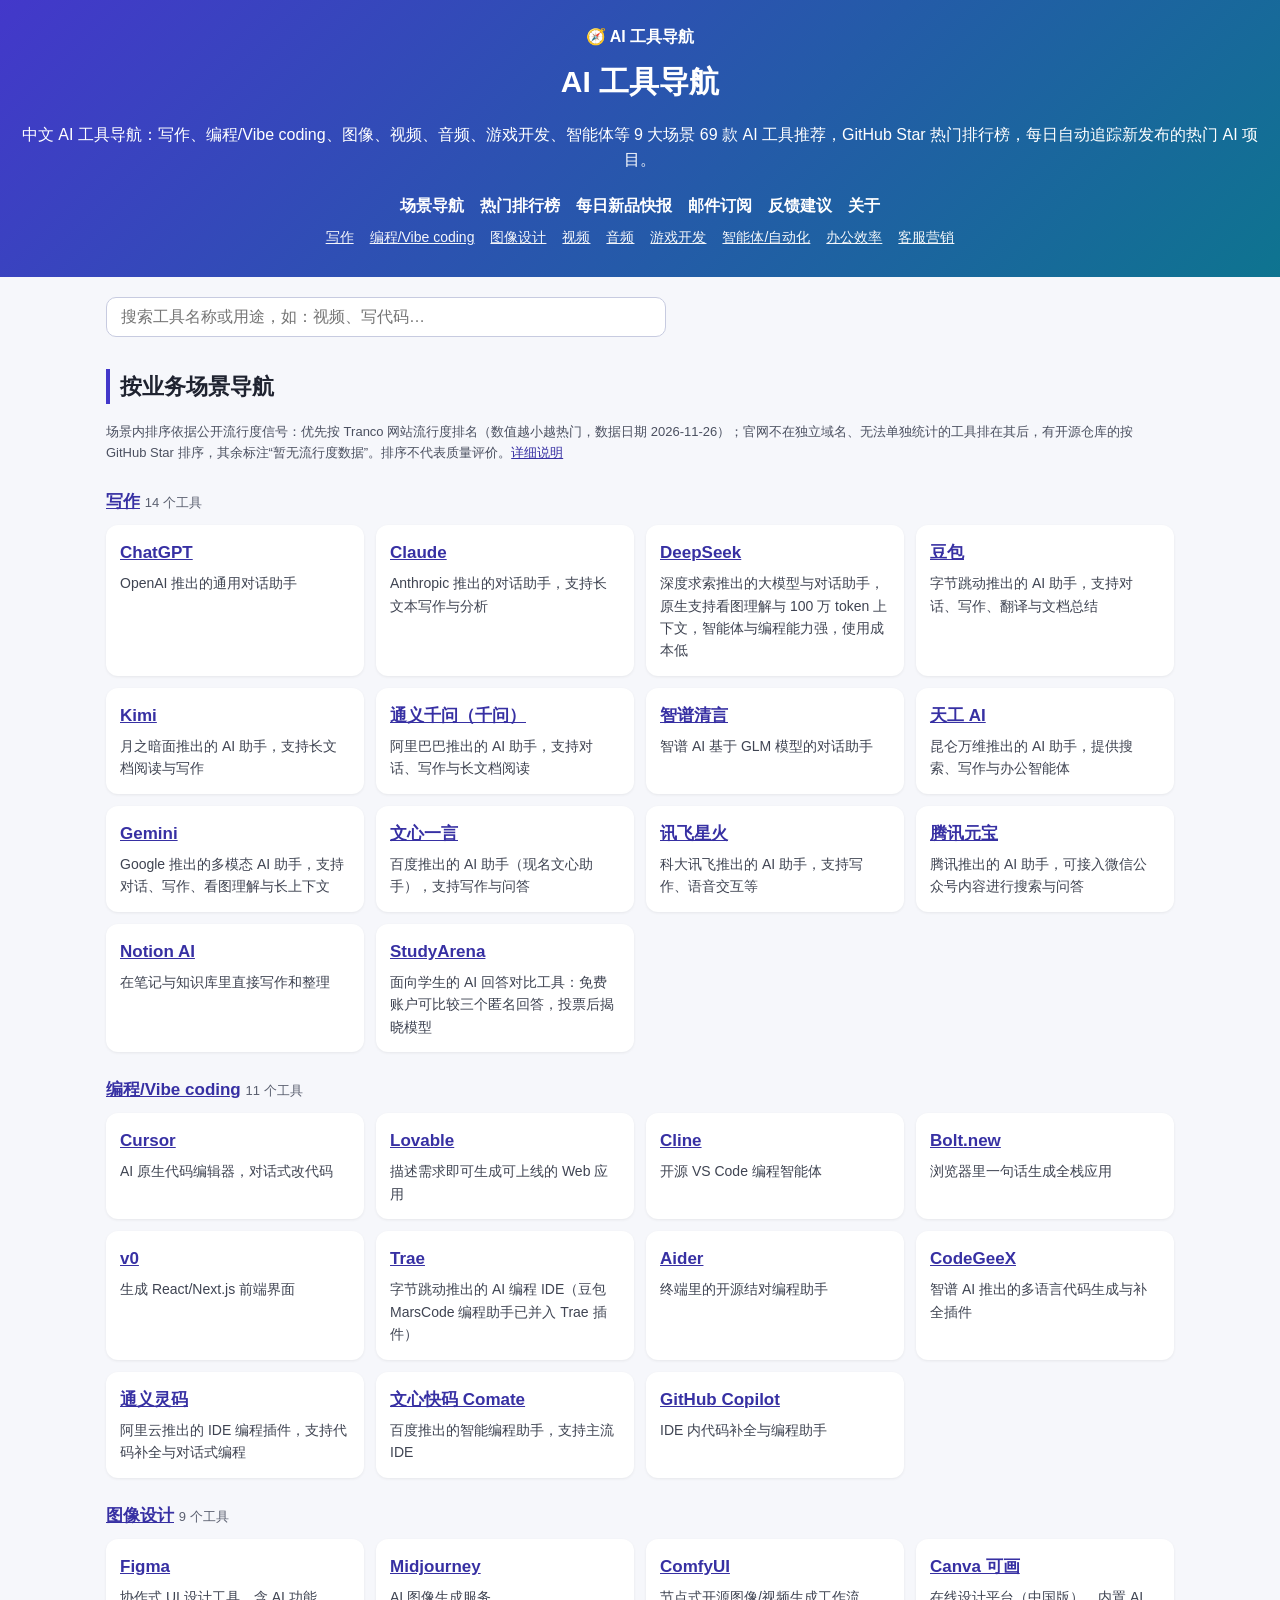
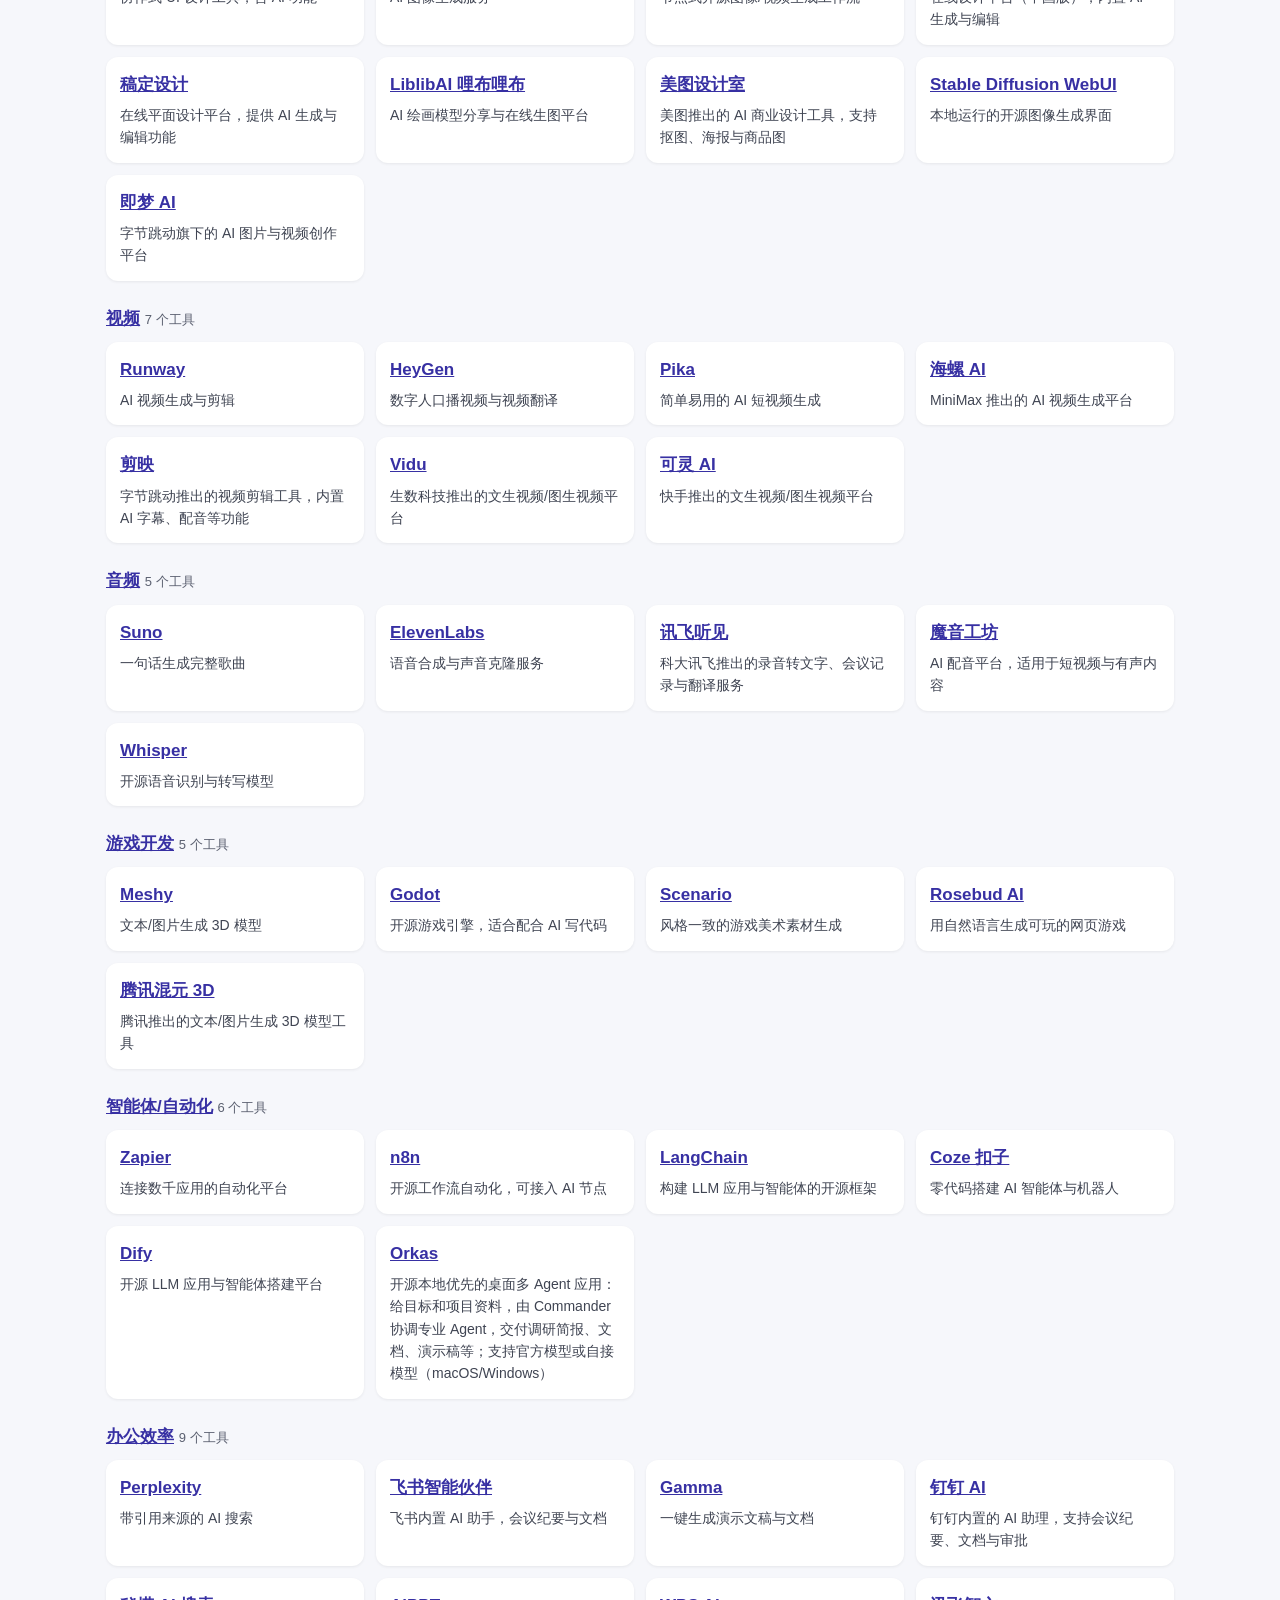
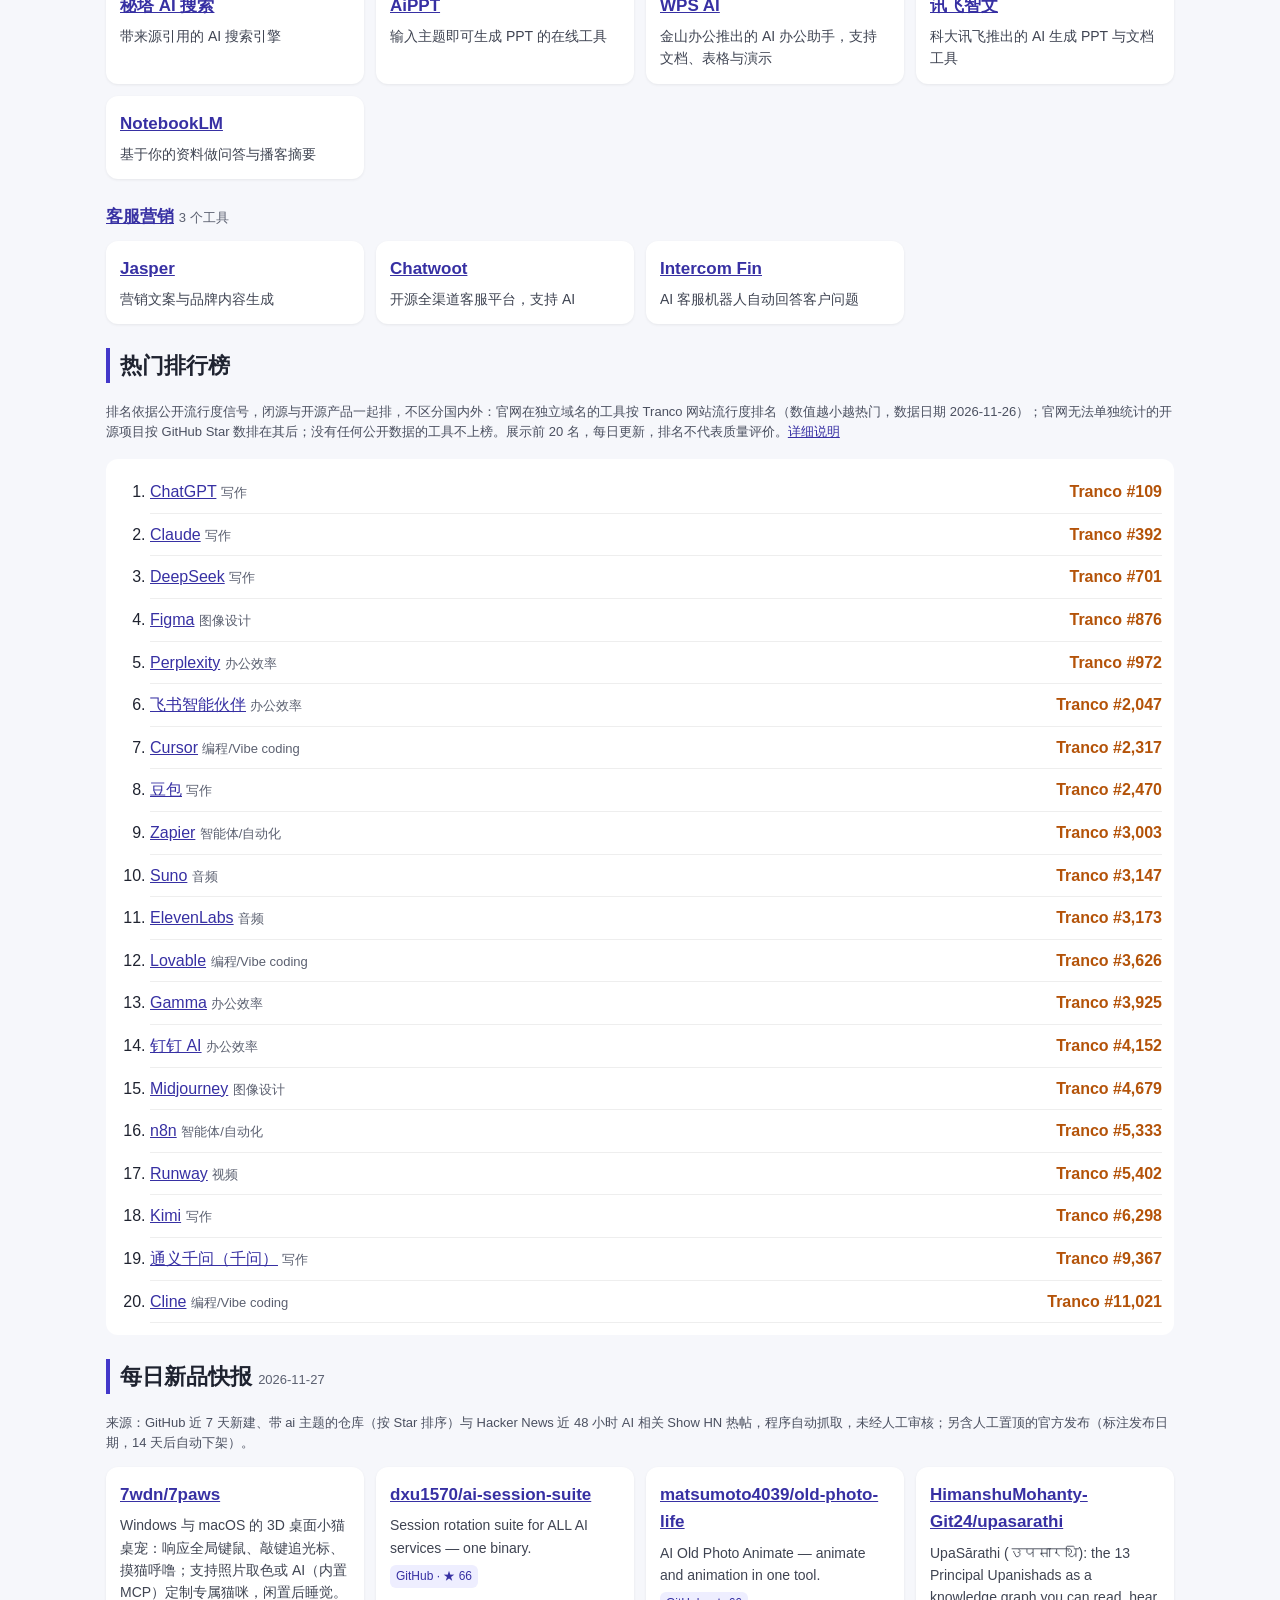
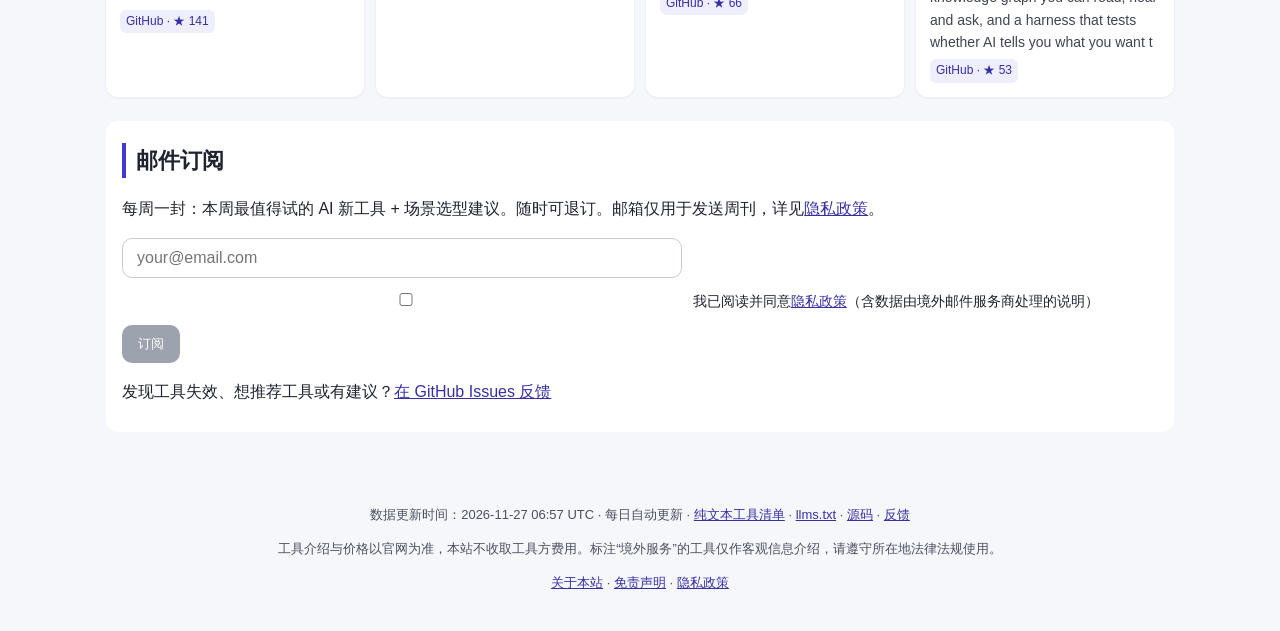
==== commit cefcf06e: "chore: 每日数据更新 2026-11-27" ====
--- a/index.html
+++ b/index.html
@@ -10,11 +10,11 @@
 <nav aria-label="主导航"><a href="#scenes">场景导航</a><a href="#rank">热门排行榜</a><a href="#daily">每日新品快报</a><a href="#subscribe">邮件订阅</a><a href="https://github.com/NyxK7/ai-tools-nav/issues/new/choose" target="_blank" rel="noopener">反馈建议</a><a href="about.html">关于</a></nav>
 <nav class="scn" aria-label="业务场景"><a href="s/writing.html">写作</a><a href="s/coding.html">编程/Vibe coding</a><a href="s/image.html">图像设计</a><a href="s/video.html">视频</a><a href="s/audio.html">音频</a><a href="s/gamedev.html">游戏开发</a><a href="s/agents.html">智能体/自动化</a><a href="s/productivity.html">办公效率</a><a href="s/marketing.html">客服营销</a></nav></header>
 <main id="main"><div class="search"><label for="q" class="sr">搜索工具</label><input id="q" type="search" placeholder="搜索工具名称或用途，如：视频、写代码…"></div>
-<section id="scenes" aria-labelledby="h-scenes"><h2 id="h-scenes">按业务场景导航</h2><p class="note">场景内排序依据公开流行度信号：优先按 Tranco 网站流行度排名（数值越小越热门，数据日期 2026-11-25）；官网不在独立域名、无法单独统计的工具排在其后，有开源仓库的按 GitHub Star 排序，其余标注“暂无流行度数据”。排序不代表质量评价。<a href="about.html#rank-method">详细说明</a></p><section class="scene" id="writing" aria-labelledby="h-writing"><h3 id="h-writing"><a href="s/writing.html">写作</a> <small>14 个工具</small></h3><ul class="grid"><li class="card" data-k="chatgpt openai 推出的通用对话助手"><h3><a href="https://chatgpt.com" target="_blank" rel="noopener">ChatGPT</a></h3><p>OpenAI 推出的通用对话助手</p></li><li class="card" data-k="claude anthropic 推出的对话助手，支持长文本写作与分析"><h3><a href="https://claude.ai" target="_blank" rel="noopener">Claude</a></h3><p>Anthropic 推出的对话助手，支持长文本写作与分析</p></li><li class="card" data-k="deepseek 深度求索推出的大模型与对话助手，原生支持看图理解与 100 万 token 上下文，智能体与编程能力强，使用成本低"><h3><a href="https://www.deepseek.com" target="_blank" rel="noopener">DeepSeek</a></h3><p>深度求索推出的大模型与对话助手，原生支持看图理解与 100 万 token 上下文，智能体与编程能力强，使用成本低</p></li><li class="card" data-k="豆包 字节跳动推出的 ai 助手，支持对话、写作、翻译与文档总结"><h3><a href="https://www.doubao.com" target="_blank" rel="noopener">豆包</a></h3><p>字节跳动推出的 AI 助手，支持对话、写作、翻译与文档总结</p></li><li class="card" data-k="kimi 月之暗面推出的 ai 助手，支持长文档阅读与写作"><h3><a href="https://www.kimi.com" target="_blank" rel="noopener">Kimi</a></h3><p>月之暗面推出的 AI 助手，支持长文档阅读与写作</p></li><li class="card" data-k="通义千问（千问） 阿里巴巴推出的 ai 助手，支持对话、写作与长文档阅读"><h3><a href="https://www.qianwen.com" target="_blank" rel="noopener">通义千问（千问）</a></h3><p>阿里巴巴推出的 AI 助手，支持对话、写作与长文档阅读</p></li><li class="card" data-k="智谱清言 智谱 ai 基于 glm 模型的对话助手"><h3><a href="https://chatglm.cn" target="_blank" rel="noopener">智谱清言</a></h3><p>智谱 AI 基于 GLM 模型的对话助手</p></li><li class="card" data-k="天工 ai 昆仑万维推出的 ai 助手，提供搜索、写作与办公智能体"><h3><a href="https://www.tiangong.cn" target="_blank" rel="noopener">天工 AI</a></h3><p>昆仑万维推出的 AI 助手，提供搜索、写作与办公智能体</p></li><li class="card" data-k="gemini google 推出的多模态 ai 助手，支持对话、写作、看图理解与长上下文"><h3><a href="https://gemini.google.com" target="_blank" rel="noopener">Gemini</a></h3><p>Google 推出的多模态 AI 助手，支持对话、写作、看图理解与长上下文</p></li><li class="card" data-k="文心一言 百度推出的 ai 助手（现名文心助手），支持写作与问答"><h3><a href="https://yiyan.baidu.com" target="_blank" rel="noopener">文心一言</a></h3><p>百度推出的 AI 助手（现名文心助手），支持写作与问答</p></li><li class="card" data-k="讯飞星火 科大讯飞推出的 ai 助手，支持写作、语音交互等"><h3><a href="https://xinghuo.xfyun.cn" target="_blank" rel="noopener">讯飞星火</a></h3><p>科大讯飞推出的 AI 助手，支持写作、语音交互等</p></li><li class="card" data-k="腾讯元宝 腾讯推出的 ai 助手，可接入微信公众号内容进行搜索与问答"><h3><a href="https://yuanbao.tencent.com" target="_blank" rel="noopener">腾讯元宝</a></h3><p>腾讯推出的 AI 助手，可接入微信公众号内容进行搜索与问答</p></li><li class="card" data-k="notion ai 在笔记与知识库里直接写作和整理"><h3><a href="https://www.notion.so/product/ai" target="_blank" rel="noopener">Notion AI</a></h3><p>在笔记与知识库里直接写作和整理</p></li><li class="card" data-k="studyarena 面向学生的 ai 回答对比工具：免费账户可比较三个匿名回答，投票后揭晓模型"><h3><a href="https://studyarena.com" target="_blank" rel="noopener">StudyArena</a></h3><p>面向学生的 AI 回答对比工具：免费账户可比较三个匿名回答，投票后揭晓模型</p></li></ul></section><section class="scene" id="coding" aria-labelledby="h-coding"><h3 id="h-coding"><a href="s/coding.html">编程/Vibe coding</a> <small>11 个工具</small></h3><ul class="grid"><li class="card" data-k="cursor ai 原生代码编辑器，对话式改代码"><h3><a href="https://cursor.com" target="_blank" rel="noopener">Cursor</a></h3><p>AI 原生代码编辑器，对话式改代码</p></li><li class="card" data-k="lovable 描述需求即可生成可上线的 web 应用"><h3><a href="https://lovable.dev" target="_blank" rel="noopener">Lovable</a></h3><p>描述需求即可生成可上线的 Web 应用</p></li><li class="card" data-k="cline 开源 vs code 编程智能体"><h3><a href="https://cline.bot" target="_blank" rel="noopener">Cline</a></h3><p>开源 VS Code 编程智能体</p></li><li class="card" data-k="bolt.new 浏览器里一句话生成全栈应用"><h3><a href="https://bolt.new" target="_blank" rel="noopener">Bolt.new</a></h3><p>浏览器里一句话生成全栈应用</p></li><li class="card" data-k="v0 生成 react/next.js 前端界面"><h3><a href="https://v0.dev" target="_blank" rel="noopener">v0</a></h3><p>生成 React/Next.js 前端界面</p></li><li class="card" data-k="trae 字节跳动推出的 ai 编程 ide（豆包 marscode 编程助手已并入 trae 插件）"><h3><a href="https://www.trae.cn" target="_blank" rel="noopener">Trae</a></h3><p>字节跳动推出的 AI 编程 IDE（豆包 MarsCode 编程助手已并入 Trae 插件）</p></li><li class="card" data-k="aider 终端里的开源结对编程助手"><h3><a href="https://aider.chat" target="_blank" rel="noopener">Aider</a></h3><p>终端里的开源结对编程助手</p></li><li class="card" data-k="codegeex 智谱 ai 推出的多语言代码生成与补全插件"><h3><a href="https://codegeex.cn" target="_blank" rel="noopener">CodeGeeX</a></h3><p>智谱 AI 推出的多语言代码生成与补全插件</p></li><li class="card" data-k="通义灵码 阿里云推出的 ide 编程插件，支持代码补全与对话式编程"><h3><a href="https://lingma.aliyun.com" target="_blank" rel="noopener">通义灵码</a></h3><p>阿里云推出的 IDE 编程插件，支持代码补全与对话式编程</p></li><li class="card" data-k="文心快码 comate 百度推出的智能编程助手，支持主流 ide"><h3><a href="https://comate.baidu.com" target="_blank" rel="noopener">文心快码 Comate</a></h3><p>百度推出的智能编程助手，支持主流 IDE</p></li><li class="card" data-k="github copilot ide 内代码补全与编程助手"><h3><a href="https://github.com/features/copilot" target="_blank" rel="noopener">GitHub Copilot</a></h3><p>IDE 内代码补全与编程助手</p></li></ul></section><section class="scene" id="image" aria-labelledby="h-image"><h3 id="h-image"><a href="s/image.html">图像设计</a> <small>9 个工具</small></h3><ul class="grid"><li class="card" data-k="figma 协作式 ui 设计工具，含 ai 功能"><h3><a href="https://www.figma.com" target="_blank" rel="noopener">Figma</a></h3><p>协作式 UI 设计工具，含 AI 功能</p></li><li class="card" data-k="midjourney ai 图像生成服务"><h3><a href="https://www.midjourney.com" target="_blank" rel="noopener">Midjourney</a></h3><p>AI 图像生成服务</p></li><li class="card" data-k="comfyui 节点式开源图像/视频生成工作流"><h3><a href="https://www.comfy.org" target="_blank" rel="noopener">ComfyUI</a></h3><p>节点式开源图像/视频生成工作流</p></li><li class="card" data-k="canva 可画 在线设计平台（中国版），内置 ai 生成与编辑"><h3><a href="https://www.canva.cn" target="_blank" rel="noopener">Canva 可画</a></h3><p>在线设计平台（中国版），内置 AI 生成与编辑</p></li><li class="card" data-k="稿定设计 在线平面设计平台，提供 ai 生成与编辑功能"><h3><a href="https://www.gaoding.com" target="_blank" rel="noopener">稿定设计</a></h3><p>在线平面设计平台，提供 AI 生成与编辑功能</p></li><li class="card" data-k="liblibai 哩布哩布 ai 绘画模型分享与在线生图平台"><h3><a href="https://www.liblib.art" target="_blank" rel="noopener">LiblibAI 哩布哩布</a></h3><p>AI 绘画模型分享与在线生图平台</p></li><li class="card" data-k="美图设计室 美图推出的 ai 商业设计工具，支持抠图、海报与商品图"><h3><a href="https://www.x-design.com" target="_blank" rel="noopener">美图设计室</a></h3><p>美图推出的 AI 商业设计工具，支持抠图、海报与商品图</p></li><li class="card" data-k="stable diffusion webui 本地运行的开源图像生成界面"><h3><a href="https://github.com/AUTOMATIC1111/stable-diffusion-webui" target="_blank" rel="noopener">Stable Diffusion WebUI</a></h3><p>本地运行的开源图像生成界面</p></li><li class="card" data-k="即梦 ai 字节跳动旗下的 ai 图片与视频创作平台"><h3><a href="https://jimeng.jianying.com" target="_blank" rel="noopener">即梦 AI</a></h3><p>字节跳动旗下的 AI 图片与视频创作平台</p></li></ul></section><section class="scene" id="video" aria-labelledby="h-video"><h3 id="h-video"><a href="s/video.html">视频</a> <small>7 个工具</small></h3><ul class="grid"><li class="card" data-k="runway ai 视频生成与剪辑"><h3><a href="https://runwayml.com" target="_blank" rel="noopener">Runway</a></h3><p>AI 视频生成与剪辑</p></li><li class="card" data-k="heygen 数字人口播视频与视频翻译"><h3><a href="https://www.heygen.com" target="_blank" rel="noopener">HeyGen</a></h3><p>数字人口播视频与视频翻译</p></li><li class="card" data-k="pika 简单易用的 ai 短视频生成"><h3><a href="https://pika.art" target="_blank" rel="noopener">Pika</a></h3><p>简单易用的 AI 短视频生成</p></li><li class="card" data-k="海螺 ai minimax 推出的 ai 视频生成平台"><h3><a href="https://hailuoai.com" target="_blank" rel="noopener">海螺 AI</a></h3><p>MiniMax 推出的 AI 视频生成平台</p></li><li class="card" data-k="剪映 字节跳动推出的视频剪辑工具，内置 ai 字幕、配音等功能"><h3><a href="https://www.capcut.cn" target="_blank" rel="noopener">剪映</a></h3><p>字节跳动推出的视频剪辑工具，内置 AI 字幕、配音等功能</p></li><li class="card" data-k="vidu 生数科技推出的文生视频/图生视频平台"><h3><a href="https://www.vidu.cn" target="_blank" rel="noopener">Vidu</a></h3><p>生数科技推出的文生视频/图生视频平台</p></li><li class="card" data-k="可灵 ai 快手推出的文生视频/图生视频平台"><h3><a href="https://klingai.kuaishou.com" target="_blank" rel="noopener">可灵 AI</a></h3><p>快手推出的文生视频/图生视频平台</p></li></ul></section><section class="scene" id="audio" aria-labelledby="h-audio"><h3 id="h-audio"><a href="s/audio.html">音频</a> <small>5 个工具</small></h3><ul class="grid"><li class="card" data-k="suno 一句话生成完整歌曲"><h3><a href="https://suno.com" target="_blank" rel="noopener">Suno</a></h3><p>一句话生成完整歌曲</p></li><li class="card" data-k="elevenlabs 语音合成与声音克隆服务"><h3><a href="https://elevenlabs.io" target="_blank" rel="noopener">ElevenLabs</a></h3><p>语音合成与声音克隆服务</p></li><li class="card" data-k="讯飞听见 科大讯飞推出的录音转文字、会议记录与翻译服务"><h3><a href="https://www.iflyrec.com" target="_blank" rel="noopener">讯飞听见</a></h3><p>科大讯飞推出的录音转文字、会议记录与翻译服务</p></li><li class="card" data-k="魔音工坊 ai 配音平台，适用于短视频与有声内容"><h3><a href="https://www.moyin.com" target="_blank" rel="noopener">魔音工坊</a></h3><p>AI 配音平台，适用于短视频与有声内容</p></li><li class="card" data-k="whisper 开源语音识别与转写模型"><h3><a href="https://github.com/openai/whisper" target="_blank" rel="noopener">Whisper</a></h3><p>开源语音识别与转写模型</p></li></ul></section><section class="scene" id="gamedev" aria-labelledby="h-gamedev"><h3 id="h-gamedev"><a href="s/gamedev.html">游戏开发</a> <small>5 个工具</small></h3><ul class="grid"><li class="card" data-k="meshy 文本/图片生成 3d 模型"><h3><a href="https://www.meshy.ai" target="_blank" rel="noopener">Meshy</a></h3><p>文本/图片生成 3D 模型</p></li><li class="card" data-k="godot 开源游戏引擎，适合配合 ai 写代码"><h3><a href="https://godotengine.org" target="_blank" rel="noopener">Godot</a></h3><p>开源游戏引擎，适合配合 AI 写代码</p></li><li class="card" data-k="scenario 风格一致的游戏美术素材生成"><h3><a href="https://www.scenario.com" target="_blank" rel="noopener">Scenario</a></h3><p>风格一致的游戏美术素材生成</p></li><li class="card" data-k="rosebud ai 用自然语言生成可玩的网页游戏"><h3><a href="https://rosebud.ai" target="_blank" rel="noopener">Rosebud AI</a></h3><p>用自然语言生成可玩的网页游戏</p></li><li class="card" data-k="腾讯混元 3d 腾讯推出的文本/图片生成 3d 模型工具"><h3><a href="https://3d.hunyuan.tencent.com" target="_blank" rel="noopener">腾讯混元 3D</a></h3><p>腾讯推出的文本/图片生成 3D 模型工具</p></li></ul></section><section class="scene" id="agents" aria-labelledby="h-agents"><h3 id="h-agents"><a href="s/agents.html">智能体/自动化</a> <small>6 个工具</small></h3><ul class="grid"><li class="card" data-k="zapier 连接数千应用的自动化平台"><h3><a href="https://zapier.com" target="_blank" rel="noopener">Zapier</a></h3><p>连接数千应用的自动化平台</p></li><li class="card" data-k="n8n 开源工作流自动化，可接入 ai 节点"><h3><a href="https://n8n.io" target="_blank" rel="noopener">n8n</a></h3><p>开源工作流自动化，可接入 AI 节点</p></li><li class="card" data-k="langchain 构建 llm 应用与智能体的开源框架"><h3><a href="https://www.langchain.com" target="_blank" rel="noopener">LangChain</a></h3><p>构建 LLM 应用与智能体的开源框架</p></li><li class="card" data-k="coze 扣子 零代码搭建 ai 智能体与机器人"><h3><a href="https://www.coze.cn" target="_blank" rel="noopener">Coze 扣子</a></h3><p>零代码搭建 AI 智能体与机器人</p></li><li class="card" data-k="dify 开源 llm 应用与智能体搭建平台"><h3><a href="https://dify.ai" target="_blank" rel="noopener">Dify</a></h3><p>开源 LLM 应用与智能体搭建平台</p></li><li class="card" data-k="orkas 开源本地优先的桌面多 agent 应用：给目标和项目资料，由 commander 协调专业 agent，交付调研简报、文档、演示稿等；支持官方模型或自接模型（macos/windows）"><h3><a href="https://orkas.ai" target="_blank" rel="noopener">Orkas</a></h3><p>开源本地优先的桌面多 Agent 应用：给目标和项目资料，由 Commander 协调专业 Agent，交付调研简报、文档、演示稿等；支持官方模型或自接模型（macOS/Windows）</p></li></ul></section><section class="scene" id="productivity" aria-labelledby="h-productivity"><h3 id="h-productivity"><a href="s/productivity.html">办公效率</a> <small>9 个工具</small></h3><ul class="grid"><li class="card" data-k="perplexity 带引用来源的 ai 搜索"><h3><a href="https://www.perplexity.ai" target="_blank" rel="noopener">Perplexity</a></h3><p>带引用来源的 AI 搜索</p></li><li class="card" data-k="飞书智能伙伴 飞书内置 ai 助手，会议纪要与文档"><h3><a href="https://www.feishu.cn" target="_blank" rel="noopener">飞书智能伙伴</a></h3><p>飞书内置 AI 助手，会议纪要与文档</p></li><li class="card" data-k="gamma 一键生成演示文稿与文档"><h3><a href="https://gamma.app" target="_blank" rel="noopener">Gamma</a></h3><p>一键生成演示文稿与文档</p></li><li class="card" data-k="钉钉 ai 钉钉内置的 ai 助理，支持会议纪要、文档与审批"><h3><a href="https://www.dingtalk.com" target="_blank" rel="noopener">钉钉 AI</a></h3><p>钉钉内置的 AI 助理，支持会议纪要、文档与审批</p></li><li class="card" data-k="秘塔 ai 搜索 带来源引用的 ai 搜索引擎"><h3><a href="https://metaso.cn" target="_blank" rel="noopener">秘塔 AI 搜索</a></h3><p>带来源引用的 AI 搜索引擎</p></li><li class="card" data-k="aippt 输入主题即可生成 ppt 的在线工具"><h3><a href="https://www.aippt.cn" target="_blank" rel="noopener">AiPPT</a></h3><p>输入主题即可生成 PPT 的在线工具</p></li><li class="card" data-k="wps ai 金山办公推出的 ai 办公助手，支持文档、表格与演示"><h3><a href="https://ai.wps.cn" target="_blank" rel="noopener">WPS AI</a></h3><p>金山办公推出的 AI 办公助手，支持文档、表格与演示</p></li><li class="card" data-k="讯飞智文 科大讯飞推出的 ai 生成 ppt 与文档工具"><h3><a href="https://zhiwen.xfyun.cn" target="_blank" rel="noopener">讯飞智文</a></h3><p>科大讯飞推出的 AI 生成 PPT 与文档工具</p></li><li class="card" data-k="notebooklm 基于你的资料做问答与播客摘要"><h3><a href="https://notebooklm.google.com" target="_blank" rel="noopener">NotebookLM</a></h3><p>基于你的资料做问答与播客摘要</p></li></ul></section><section class="scene" id="marketing" aria-labelledby="h-marketing"><h3 id="h-marketing"><a href="s/marketing.html">客服营销</a> <small>3 个工具</small></h3><ul class="grid"><li class="card" data-k="jasper 营销文案与品牌内容生成"><h3><a href="https://www.jasper.ai" target="_blank" rel="noopener">Jasper</a></h3><p>营销文案与品牌内容生成</p></li><li class="card" data-k="chatwoot 开源全渠道客服平台，支持 ai"><h3><a href="https://www.chatwoot.com" target="_blank" rel="noopener">Chatwoot</a></h3><p>开源全渠道客服平台，支持 AI</p></li><li class="card" data-k="intercom fin ai 客服机器人自动回答客户问题"><h3><a href="https://www.intercom.com/fin" target="_blank" rel="noopener">Intercom Fin</a></h3><p>AI 客服机器人自动回答客户问题</p></li></ul></section><p id="none" hidden>没有找到匹配的工具</p></section>
-<section id="rank" aria-labelledby="h-rank"><h2 id="h-rank">热门排行榜</h2><p class="note">排名依据公开流行度信号，闭源与开源产品一起排，不区分国内外：官网在独立域名的工具按 Tranco 网站流行度排名（数值越小越热门，数据日期 2026-11-25）；官网无法单独统计的开源项目按 GitHub Star 数排在其后；没有任何公开数据的工具不上榜。展示前 20 名，每日更新，排名不代表质量评价。<a href="about.html#rank-method">详细说明</a></p><ol class="rank"><li><a href="https://chatgpt.com" target="_blank" rel="noopener">ChatGPT</a> <small>写作</small><span>Tranco #108</span></li><li><a href="https://claude.ai" target="_blank" rel="noopener">Claude</a> <small>写作</small><span>Tranco #392</span></li><li><a href="https://www.deepseek.com" target="_blank" rel="noopener">DeepSeek</a> <small>写作</small><span>Tranco #700</span></li><li><a href="https://www.figma.com" target="_blank" rel="noopener">Figma</a> <small>图像设计</small><span>Tranco #880</span></li><li><a href="https://www.perplexity.ai" target="_blank" rel="noopener">Perplexity</a> <small>办公效率</small><span>Tranco #977</span></li><li><a href="https://www.feishu.cn" target="_blank" rel="noopener">飞书智能伙伴</a> <small>办公效率</small><span>Tranco #2,049</span></li><li><a href="https://cursor.com" target="_blank" rel="noopener">Cursor</a> <small>编程/Vibe coding</small><span>Tranco #2,348</span></li><li><a href="https://www.doubao.com" target="_blank" rel="noopener">豆包</a> <small>写作</small><span>Tranco #2,473</span></li><li><a href="https://zapier.com" target="_blank" rel="noopener">Zapier</a> <small>智能体/自动化</small><span>Tranco #2,977</span></li><li><a href="https://suno.com" target="_blank" rel="noopener">Suno</a> <small>音频</small><span>Tranco #3,206</span></li><li><a href="https://elevenlabs.io" target="_blank" rel="noopener">ElevenLabs</a> <small>音频</small><span>Tranco #3,210</span></li><li><a href="https://lovable.dev" target="_blank" rel="noopener">Lovable</a> <small>编程/Vibe coding</small><span>Tranco #3,635</span></li><li><a href="https://gamma.app" target="_blank" rel="noopener">Gamma</a> <small>办公效率</small><span>Tranco #3,923</span></li><li><a href="https://www.dingtalk.com" target="_blank" rel="noopener">钉钉 AI</a> <small>办公效率</small><span>Tranco #4,110</span></li><li><a href="https://www.midjourney.com" target="_blank" rel="noopener">Midjourney</a> <small>图像设计</small><span>Tranco #4,695</span></li><li><a href="https://n8n.io" target="_blank" rel="noopener">n8n</a> <small>智能体/自动化</small><span>Tranco #5,349</span></li><li><a href="https://runwayml.com" target="_blank" rel="noopener">Runway</a> <small>视频</small><span>Tranco #5,420</span></li><li><a href="https://www.kimi.com" target="_blank" rel="noopener">Kimi</a> <small>写作</small><span>Tranco #6,315</span></li><li><a href="https://www.qianwen.com" target="_blank" rel="noopener">通义千问（千问）</a> <small>写作</small><span>Tranco #9,344</span></li><li><a href="https://cline.bot" target="_blank" rel="noopener">Cline</a> <small>编程/Vibe coding</small><span>Tranco #11,039</span></li></ol></section>
-<section id="daily" aria-labelledby="h-daily"><h2 id="h-daily">每日新品快报 <small>2026-11-26</small></h2><p class="note">来源：GitHub 近 7 天新建、带 ai 主题的仓库（按 Star 排序）与 Hacker News 近 48 小时 AI 相关 Show HN 热帖，程序自动抓取，未经人工审核；另含人工置顶的官方发布（标注发布日期，14 天后自动下架）。</p><ul class="grid"><li class="card"><h3><a href="https://github.com/7wdn/7paws" target="_blank" rel="noopener nofollow">7wdn/7paws</a></h3><p>Windows 与 macOS 的 3D 桌面小猫桌宠：响应全局键鼠、敲键追光标、摸猫呼噜；支持照片取色或 AI（内置 MCP）定制专属猫咪，闲置后睡觉。</p><span class="tag">GitHub · ★ 104</span></li><li class="card"><h3><a href="https://github.com/5235aa-web/Pebble_companionchat" target="_blank" rel="noopener nofollow">5235aa-web/Pebble_companionchat</a></h3><p>A lightweight, locally-focused, and customizable chat impersonation application</p><span class="tag">GitHub · ★ 104</span></li><li class="card"><h3><a href="https://github.com/dxu1570/ai-session-suite" target="_blank" rel="noopener nofollow">dxu1570/ai-session-suite</a></h3><p>Session rotation suite for ALL AI services — one binary.</p><span class="tag">GitHub · ★ 66</span></li><li class="card"><h3><a href="https://github.com/matsumoto4039/old-photo-life" target="_blank" rel="noopener nofollow">matsumoto4039/old-photo-life</a></h3><p>AI Old Photo Animate — animate and animation in one tool.</p><span class="tag">GitHub · ★ 66</span></li><li class="card"><h3><a href="https://carry.md/" target="_blank" rel="noopener nofollow">Show HN: Carry – Save every AI conversations as Markdown, in a folder you Own</a></h3><p></p><span class="tag">Hacker News · ▲ 27 分</span> <a href="https://news.ycombinator.com/item?id=50637995" target="_blank" rel="noopener nofollow">HN 讨论</a></li><li class="card"><h3><a href="https://joonoo.art/create-comic" target="_blank" rel="noopener nofollow">Show HN: Keeping faces and features consistent across 24 AI-driven comic pages</a></h3><p></p><span class="tag">Hacker News · ▲ 20 分</span> <a href="https://news.ycombinator.com/item?id=50631791" target="_blank" rel="noopener nofollow">HN 讨论</a></li><li class="card"><h3><a href="https://www.rchive.computer/" target="_blank" rel="noopener nofollow">Show HN: Rchive – Every drive I&#x27;ve owned since the 90s, searchable in one window</a></h3><p></p><span class="tag">Hacker News · ▲ 45 分</span> <a href="https://news.ycombinator.com/item?id=50624684" target="_blank" rel="noopener nofollow">HN 讨论</a></li><li class="card"><h3><a href="https://masondata.ai/" target="_blank" rel="noopener nofollow">Show HN: Mason – A lightweight Postgres read-replica, built on columnar storage</a></h3><p></p><span class="tag">Hacker News · ▲ 104 分</span> <a href="https://news.ycombinator.com/item?id=50630294" target="_blank" rel="noopener nofollow">HN 讨论</a></li></ul></section><section id="subscribe" aria-labelledby="h-sub"><h2 id="h-sub">邮件订阅</h2><p>每周一封：本周最值得试的 AI 新工具 + 场景选型建议。随时可退订。邮箱仅用于发送周刊，详见<a href="privacy.html">隐私政策</a>。</p>
+<section id="scenes" aria-labelledby="h-scenes"><h2 id="h-scenes">按业务场景导航</h2><p class="note">场景内排序依据公开流行度信号：优先按 Tranco 网站流行度排名（数值越小越热门，数据日期 2026-11-26）；官网不在独立域名、无法单独统计的工具排在其后，有开源仓库的按 GitHub Star 排序，其余标注“暂无流行度数据”。排序不代表质量评价。<a href="about.html#rank-method">详细说明</a></p><section class="scene" id="writing" aria-labelledby="h-writing"><h3 id="h-writing"><a href="s/writing.html">写作</a> <small>14 个工具</small></h3><ul class="grid"><li class="card" data-k="chatgpt openai 推出的通用对话助手"><h3><a href="https://chatgpt.com" target="_blank" rel="noopener">ChatGPT</a></h3><p>OpenAI 推出的通用对话助手</p></li><li class="card" data-k="claude anthropic 推出的对话助手，支持长文本写作与分析"><h3><a href="https://claude.ai" target="_blank" rel="noopener">Claude</a></h3><p>Anthropic 推出的对话助手，支持长文本写作与分析</p></li><li class="card" data-k="deepseek 深度求索推出的大模型与对话助手，原生支持看图理解与 100 万 token 上下文，智能体与编程能力强，使用成本低"><h3><a href="https://www.deepseek.com" target="_blank" rel="noopener">DeepSeek</a></h3><p>深度求索推出的大模型与对话助手，原生支持看图理解与 100 万 token 上下文，智能体与编程能力强，使用成本低</p></li><li class="card" data-k="豆包 字节跳动推出的 ai 助手，支持对话、写作、翻译与文档总结"><h3><a href="https://www.doubao.com" target="_blank" rel="noopener">豆包</a></h3><p>字节跳动推出的 AI 助手，支持对话、写作、翻译与文档总结</p></li><li class="card" data-k="kimi 月之暗面推出的 ai 助手，支持长文档阅读与写作"><h3><a href="https://www.kimi.com" target="_blank" rel="noopener">Kimi</a></h3><p>月之暗面推出的 AI 助手，支持长文档阅读与写作</p></li><li class="card" data-k="通义千问（千问） 阿里巴巴推出的 ai 助手，支持对话、写作与长文档阅读"><h3><a href="https://www.qianwen.com" target="_blank" rel="noopener">通义千问（千问）</a></h3><p>阿里巴巴推出的 AI 助手，支持对话、写作与长文档阅读</p></li><li class="card" data-k="智谱清言 智谱 ai 基于 glm 模型的对话助手"><h3><a href="https://chatglm.cn" target="_blank" rel="noopener">智谱清言</a></h3><p>智谱 AI 基于 GLM 模型的对话助手</p></li><li class="card" data-k="天工 ai 昆仑万维推出的 ai 助手，提供搜索、写作与办公智能体"><h3><a href="https://www.tiangong.cn" target="_blank" rel="noopener">天工 AI</a></h3><p>昆仑万维推出的 AI 助手，提供搜索、写作与办公智能体</p></li><li class="card" data-k="gemini google 推出的多模态 ai 助手，支持对话、写作、看图理解与长上下文"><h3><a href="https://gemini.google.com" target="_blank" rel="noopener">Gemini</a></h3><p>Google 推出的多模态 AI 助手，支持对话、写作、看图理解与长上下文</p></li><li class="card" data-k="文心一言 百度推出的 ai 助手（现名文心助手），支持写作与问答"><h3><a href="https://yiyan.baidu.com" target="_blank" rel="noopener">文心一言</a></h3><p>百度推出的 AI 助手（现名文心助手），支持写作与问答</p></li><li class="card" data-k="讯飞星火 科大讯飞推出的 ai 助手，支持写作、语音交互等"><h3><a href="https://xinghuo.xfyun.cn" target="_blank" rel="noopener">讯飞星火</a></h3><p>科大讯飞推出的 AI 助手，支持写作、语音交互等</p></li><li class="card" data-k="腾讯元宝 腾讯推出的 ai 助手，可接入微信公众号内容进行搜索与问答"><h3><a href="https://yuanbao.tencent.com" target="_blank" rel="noopener">腾讯元宝</a></h3><p>腾讯推出的 AI 助手，可接入微信公众号内容进行搜索与问答</p></li><li class="card" data-k="notion ai 在笔记与知识库里直接写作和整理"><h3><a href="https://www.notion.so/product/ai" target="_blank" rel="noopener">Notion AI</a></h3><p>在笔记与知识库里直接写作和整理</p></li><li class="card" data-k="studyarena 面向学生的 ai 回答对比工具：免费账户可比较三个匿名回答，投票后揭晓模型"><h3><a href="https://studyarena.com" target="_blank" rel="noopener">StudyArena</a></h3><p>面向学生的 AI 回答对比工具：免费账户可比较三个匿名回答，投票后揭晓模型</p></li></ul></section><section class="scene" id="coding" aria-labelledby="h-coding"><h3 id="h-coding"><a href="s/coding.html">编程/Vibe coding</a> <small>11 个工具</small></h3><ul class="grid"><li class="card" data-k="cursor ai 原生代码编辑器，对话式改代码"><h3><a href="https://cursor.com" target="_blank" rel="noopener">Cursor</a></h3><p>AI 原生代码编辑器，对话式改代码</p></li><li class="card" data-k="lovable 描述需求即可生成可上线的 web 应用"><h3><a href="https://lovable.dev" target="_blank" rel="noopener">Lovable</a></h3><p>描述需求即可生成可上线的 Web 应用</p></li><li class="card" data-k="cline 开源 vs code 编程智能体"><h3><a href="https://cline.bot" target="_blank" rel="noopener">Cline</a></h3><p>开源 VS Code 编程智能体</p></li><li class="card" data-k="bolt.new 浏览器里一句话生成全栈应用"><h3><a href="https://bolt.new" target="_blank" rel="noopener">Bolt.new</a></h3><p>浏览器里一句话生成全栈应用</p></li><li class="card" data-k="v0 生成 react/next.js 前端界面"><h3><a href="https://v0.dev" target="_blank" rel="noopener">v0</a></h3><p>生成 React/Next.js 前端界面</p></li><li class="card" data-k="trae 字节跳动推出的 ai 编程 ide（豆包 marscode 编程助手已并入 trae 插件）"><h3><a href="https://www.trae.cn" target="_blank" rel="noopener">Trae</a></h3><p>字节跳动推出的 AI 编程 IDE（豆包 MarsCode 编程助手已并入 Trae 插件）</p></li><li class="card" data-k="aider 终端里的开源结对编程助手"><h3><a href="https://aider.chat" target="_blank" rel="noopener">Aider</a></h3><p>终端里的开源结对编程助手</p></li><li class="card" data-k="codegeex 智谱 ai 推出的多语言代码生成与补全插件"><h3><a href="https://codegeex.cn" target="_blank" rel="noopener">CodeGeeX</a></h3><p>智谱 AI 推出的多语言代码生成与补全插件</p></li><li class="card" data-k="通义灵码 阿里云推出的 ide 编程插件，支持代码补全与对话式编程"><h3><a href="https://lingma.aliyun.com" target="_blank" rel="noopener">通义灵码</a></h3><p>阿里云推出的 IDE 编程插件，支持代码补全与对话式编程</p></li><li class="card" data-k="文心快码 comate 百度推出的智能编程助手，支持主流 ide"><h3><a href="https://comate.baidu.com" target="_blank" rel="noopener">文心快码 Comate</a></h3><p>百度推出的智能编程助手，支持主流 IDE</p></li><li class="card" data-k="github copilot ide 内代码补全与编程助手"><h3><a href="https://github.com/features/copilot" target="_blank" rel="noopener">GitHub Copilot</a></h3><p>IDE 内代码补全与编程助手</p></li></ul></section><section class="scene" id="image" aria-labelledby="h-image"><h3 id="h-image"><a href="s/image.html">图像设计</a> <small>9 个工具</small></h3><ul class="grid"><li class="card" data-k="figma 协作式 ui 设计工具，含 ai 功能"><h3><a href="https://www.figma.com" target="_blank" rel="noopener">Figma</a></h3><p>协作式 UI 设计工具，含 AI 功能</p></li><li class="card" data-k="midjourney ai 图像生成服务"><h3><a href="https://www.midjourney.com" target="_blank" rel="noopener">Midjourney</a></h3><p>AI 图像生成服务</p></li><li class="card" data-k="comfyui 节点式开源图像/视频生成工作流"><h3><a href="https://www.comfy.org" target="_blank" rel="noopener">ComfyUI</a></h3><p>节点式开源图像/视频生成工作流</p></li><li class="card" data-k="canva 可画 在线设计平台（中国版），内置 ai 生成与编辑"><h3><a href="https://www.canva.cn" target="_blank" rel="noopener">Canva 可画</a></h3><p>在线设计平台（中国版），内置 AI 生成与编辑</p></li><li class="card" data-k="稿定设计 在线平面设计平台，提供 ai 生成与编辑功能"><h3><a href="https://www.gaoding.com" target="_blank" rel="noopener">稿定设计</a></h3><p>在线平面设计平台，提供 AI 生成与编辑功能</p></li><li class="card" data-k="liblibai 哩布哩布 ai 绘画模型分享与在线生图平台"><h3><a href="https://www.liblib.art" target="_blank" rel="noopener">LiblibAI 哩布哩布</a></h3><p>AI 绘画模型分享与在线生图平台</p></li><li class="card" data-k="美图设计室 美图推出的 ai 商业设计工具，支持抠图、海报与商品图"><h3><a href="https://www.x-design.com" target="_blank" rel="noopener">美图设计室</a></h3><p>美图推出的 AI 商业设计工具，支持抠图、海报与商品图</p></li><li class="card" data-k="stable diffusion webui 本地运行的开源图像生成界面"><h3><a href="https://github.com/AUTOMATIC1111/stable-diffusion-webui" target="_blank" rel="noopener">Stable Diffusion WebUI</a></h3><p>本地运行的开源图像生成界面</p></li><li class="card" data-k="即梦 ai 字节跳动旗下的 ai 图片与视频创作平台"><h3><a href="https://jimeng.jianying.com" target="_blank" rel="noopener">即梦 AI</a></h3><p>字节跳动旗下的 AI 图片与视频创作平台</p></li></ul></section><section class="scene" id="video" aria-labelledby="h-video"><h3 id="h-video"><a href="s/video.html">视频</a> <small>7 个工具</small></h3><ul class="grid"><li class="card" data-k="runway ai 视频生成与剪辑"><h3><a href="https://runwayml.com" target="_blank" rel="noopener">Runway</a></h3><p>AI 视频生成与剪辑</p></li><li class="card" data-k="heygen 数字人口播视频与视频翻译"><h3><a href="https://www.heygen.com" target="_blank" rel="noopener">HeyGen</a></h3><p>数字人口播视频与视频翻译</p></li><li class="card" data-k="pika 简单易用的 ai 短视频生成"><h3><a href="https://pika.art" target="_blank" rel="noopener">Pika</a></h3><p>简单易用的 AI 短视频生成</p></li><li class="card" data-k="海螺 ai minimax 推出的 ai 视频生成平台"><h3><a href="https://hailuoai.com" target="_blank" rel="noopener">海螺 AI</a></h3><p>MiniMax 推出的 AI 视频生成平台</p></li><li class="card" data-k="剪映 字节跳动推出的视频剪辑工具，内置 ai 字幕、配音等功能"><h3><a href="https://www.capcut.cn" target="_blank" rel="noopener">剪映</a></h3><p>字节跳动推出的视频剪辑工具，内置 AI 字幕、配音等功能</p></li><li class="card" data-k="vidu 生数科技推出的文生视频/图生视频平台"><h3><a href="https://www.vidu.cn" target="_blank" rel="noopener">Vidu</a></h3><p>生数科技推出的文生视频/图生视频平台</p></li><li class="card" data-k="可灵 ai 快手推出的文生视频/图生视频平台"><h3><a href="https://klingai.kuaishou.com" target="_blank" rel="noopener">可灵 AI</a></h3><p>快手推出的文生视频/图生视频平台</p></li></ul></section><section class="scene" id="audio" aria-labelledby="h-audio"><h3 id="h-audio"><a href="s/audio.html">音频</a> <small>5 个工具</small></h3><ul class="grid"><li class="card" data-k="suno 一句话生成完整歌曲"><h3><a href="https://suno.com" target="_blank" rel="noopener">Suno</a></h3><p>一句话生成完整歌曲</p></li><li class="card" data-k="elevenlabs 语音合成与声音克隆服务"><h3><a href="https://elevenlabs.io" target="_blank" rel="noopener">ElevenLabs</a></h3><p>语音合成与声音克隆服务</p></li><li class="card" data-k="讯飞听见 科大讯飞推出的录音转文字、会议记录与翻译服务"><h3><a href="https://www.iflyrec.com" target="_blank" rel="noopener">讯飞听见</a></h3><p>科大讯飞推出的录音转文字、会议记录与翻译服务</p></li><li class="card" data-k="魔音工坊 ai 配音平台，适用于短视频与有声内容"><h3><a href="https://www.moyin.com" target="_blank" rel="noopener">魔音工坊</a></h3><p>AI 配音平台，适用于短视频与有声内容</p></li><li class="card" data-k="whisper 开源语音识别与转写模型"><h3><a href="https://github.com/openai/whisper" target="_blank" rel="noopener">Whisper</a></h3><p>开源语音识别与转写模型</p></li></ul></section><section class="scene" id="gamedev" aria-labelledby="h-gamedev"><h3 id="h-gamedev"><a href="s/gamedev.html">游戏开发</a> <small>5 个工具</small></h3><ul class="grid"><li class="card" data-k="meshy 文本/图片生成 3d 模型"><h3><a href="https://www.meshy.ai" target="_blank" rel="noopener">Meshy</a></h3><p>文本/图片生成 3D 模型</p></li><li class="card" data-k="godot 开源游戏引擎，适合配合 ai 写代码"><h3><a href="https://godotengine.org" target="_blank" rel="noopener">Godot</a></h3><p>开源游戏引擎，适合配合 AI 写代码</p></li><li class="card" data-k="scenario 风格一致的游戏美术素材生成"><h3><a href="https://www.scenario.com" target="_blank" rel="noopener">Scenario</a></h3><p>风格一致的游戏美术素材生成</p></li><li class="card" data-k="rosebud ai 用自然语言生成可玩的网页游戏"><h3><a href="https://rosebud.ai" target="_blank" rel="noopener">Rosebud AI</a></h3><p>用自然语言生成可玩的网页游戏</p></li><li class="card" data-k="腾讯混元 3d 腾讯推出的文本/图片生成 3d 模型工具"><h3><a href="https://3d.hunyuan.tencent.com" target="_blank" rel="noopener">腾讯混元 3D</a></h3><p>腾讯推出的文本/图片生成 3D 模型工具</p></li></ul></section><section class="scene" id="agents" aria-labelledby="h-agents"><h3 id="h-agents"><a href="s/agents.html">智能体/自动化</a> <small>6 个工具</small></h3><ul class="grid"><li class="card" data-k="zapier 连接数千应用的自动化平台"><h3><a href="https://zapier.com" target="_blank" rel="noopener">Zapier</a></h3><p>连接数千应用的自动化平台</p></li><li class="card" data-k="n8n 开源工作流自动化，可接入 ai 节点"><h3><a href="https://n8n.io" target="_blank" rel="noopener">n8n</a></h3><p>开源工作流自动化，可接入 AI 节点</p></li><li class="card" data-k="langchain 构建 llm 应用与智能体的开源框架"><h3><a href="https://www.langchain.com" target="_blank" rel="noopener">LangChain</a></h3><p>构建 LLM 应用与智能体的开源框架</p></li><li class="card" data-k="coze 扣子 零代码搭建 ai 智能体与机器人"><h3><a href="https://www.coze.cn" target="_blank" rel="noopener">Coze 扣子</a></h3><p>零代码搭建 AI 智能体与机器人</p></li><li class="card" data-k="dify 开源 llm 应用与智能体搭建平台"><h3><a href="https://dify.ai" target="_blank" rel="noopener">Dify</a></h3><p>开源 LLM 应用与智能体搭建平台</p></li><li class="card" data-k="orkas 开源本地优先的桌面多 agent 应用：给目标和项目资料，由 commander 协调专业 agent，交付调研简报、文档、演示稿等；支持官方模型或自接模型（macos/windows）"><h3><a href="https://orkas.ai" target="_blank" rel="noopener">Orkas</a></h3><p>开源本地优先的桌面多 Agent 应用：给目标和项目资料，由 Commander 协调专业 Agent，交付调研简报、文档、演示稿等；支持官方模型或自接模型（macOS/Windows）</p></li></ul></section><section class="scene" id="productivity" aria-labelledby="h-productivity"><h3 id="h-productivity"><a href="s/productivity.html">办公效率</a> <small>9 个工具</small></h3><ul class="grid"><li class="card" data-k="perplexity 带引用来源的 ai 搜索"><h3><a href="https://www.perplexity.ai" target="_blank" rel="noopener">Perplexity</a></h3><p>带引用来源的 AI 搜索</p></li><li class="card" data-k="飞书智能伙伴 飞书内置 ai 助手，会议纪要与文档"><h3><a href="https://www.feishu.cn" target="_blank" rel="noopener">飞书智能伙伴</a></h3><p>飞书内置 AI 助手，会议纪要与文档</p></li><li class="card" data-k="gamma 一键生成演示文稿与文档"><h3><a href="https://gamma.app" target="_blank" rel="noopener">Gamma</a></h3><p>一键生成演示文稿与文档</p></li><li class="card" data-k="钉钉 ai 钉钉内置的 ai 助理，支持会议纪要、文档与审批"><h3><a href="https://www.dingtalk.com" target="_blank" rel="noopener">钉钉 AI</a></h3><p>钉钉内置的 AI 助理，支持会议纪要、文档与审批</p></li><li class="card" data-k="秘塔 ai 搜索 带来源引用的 ai 搜索引擎"><h3><a href="https://metaso.cn" target="_blank" rel="noopener">秘塔 AI 搜索</a></h3><p>带来源引用的 AI 搜索引擎</p></li><li class="card" data-k="aippt 输入主题即可生成 ppt 的在线工具"><h3><a href="https://www.aippt.cn" target="_blank" rel="noopener">AiPPT</a></h3><p>输入主题即可生成 PPT 的在线工具</p></li><li class="card" data-k="wps ai 金山办公推出的 ai 办公助手，支持文档、表格与演示"><h3><a href="https://ai.wps.cn" target="_blank" rel="noopener">WPS AI</a></h3><p>金山办公推出的 AI 办公助手，支持文档、表格与演示</p></li><li class="card" data-k="讯飞智文 科大讯飞推出的 ai 生成 ppt 与文档工具"><h3><a href="https://zhiwen.xfyun.cn" target="_blank" rel="noopener">讯飞智文</a></h3><p>科大讯飞推出的 AI 生成 PPT 与文档工具</p></li><li class="card" data-k="notebooklm 基于你的资料做问答与播客摘要"><h3><a href="https://notebooklm.google.com" target="_blank" rel="noopener">NotebookLM</a></h3><p>基于你的资料做问答与播客摘要</p></li></ul></section><section class="scene" id="marketing" aria-labelledby="h-marketing"><h3 id="h-marketing"><a href="s/marketing.html">客服营销</a> <small>3 个工具</small></h3><ul class="grid"><li class="card" data-k="jasper 营销文案与品牌内容生成"><h3><a href="https://www.jasper.ai" target="_blank" rel="noopener">Jasper</a></h3><p>营销文案与品牌内容生成</p></li><li class="card" data-k="chatwoot 开源全渠道客服平台，支持 ai"><h3><a href="https://www.chatwoot.com" target="_blank" rel="noopener">Chatwoot</a></h3><p>开源全渠道客服平台，支持 AI</p></li><li class="card" data-k="intercom fin ai 客服机器人自动回答客户问题"><h3><a href="https://www.intercom.com/fin" target="_blank" rel="noopener">Intercom Fin</a></h3><p>AI 客服机器人自动回答客户问题</p></li></ul></section><p id="none" hidden>没有找到匹配的工具</p></section>
+<section id="rank" aria-labelledby="h-rank"><h2 id="h-rank">热门排行榜</h2><p class="note">排名依据公开流行度信号，闭源与开源产品一起排，不区分国内外：官网在独立域名的工具按 Tranco 网站流行度排名（数值越小越热门，数据日期 2026-11-26）；官网无法单独统计的开源项目按 GitHub Star 数排在其后；没有任何公开数据的工具不上榜。展示前 20 名，每日更新，排名不代表质量评价。<a href="about.html#rank-method">详细说明</a></p><ol class="rank"><li><a href="https://chatgpt.com" target="_blank" rel="noopener">ChatGPT</a> <small>写作</small><span>Tranco #109</span></li><li><a href="https://claude.ai" target="_blank" rel="noopener">Claude</a> <small>写作</small><span>Tranco #392</span></li><li><a href="https://www.deepseek.com" target="_blank" rel="noopener">DeepSeek</a> <small>写作</small><span>Tranco #701</span></li><li><a href="https://www.figma.com" target="_blank" rel="noopener">Figma</a> <small>图像设计</small><span>Tranco #876</span></li><li><a href="https://www.perplexity.ai" target="_blank" rel="noopener">Perplexity</a> <small>办公效率</small><span>Tranco #972</span></li><li><a href="https://www.feishu.cn" target="_blank" rel="noopener">飞书智能伙伴</a> <small>办公效率</small><span>Tranco #2,047</span></li><li><a href="https://cursor.com" target="_blank" rel="noopener">Cursor</a> <small>编程/Vibe coding</small><span>Tranco #2,317</span></li><li><a href="https://www.doubao.com" target="_blank" rel="noopener">豆包</a> <small>写作</small><span>Tranco #2,470</span></li><li><a href="https://zapier.com" target="_blank" rel="noopener">Zapier</a> <small>智能体/自动化</small><span>Tranco #3,003</span></li><li><a href="https://suno.com" target="_blank" rel="noopener">Suno</a> <small>音频</small><span>Tranco #3,147</span></li><li><a href="https://elevenlabs.io" target="_blank" rel="noopener">ElevenLabs</a> <small>音频</small><span>Tranco #3,173</span></li><li><a href="https://lovable.dev" target="_blank" rel="noopener">Lovable</a> <small>编程/Vibe coding</small><span>Tranco #3,626</span></li><li><a href="https://gamma.app" target="_blank" rel="noopener">Gamma</a> <small>办公效率</small><span>Tranco #3,925</span></li><li><a href="https://www.dingtalk.com" target="_blank" rel="noopener">钉钉 AI</a> <small>办公效率</small><span>Tranco #4,152</span></li><li><a href="https://www.midjourney.com" target="_blank" rel="noopener">Midjourney</a> <small>图像设计</small><span>Tranco #4,679</span></li><li><a href="https://n8n.io" target="_blank" rel="noopener">n8n</a> <small>智能体/自动化</small><span>Tranco #5,333</span></li><li><a href="https://runwayml.com" target="_blank" rel="noopener">Runway</a> <small>视频</small><span>Tranco #5,402</span></li><li><a href="https://www.kimi.com" target="_blank" rel="noopener">Kimi</a> <small>写作</small><span>Tranco #6,298</span></li><li><a href="https://www.qianwen.com" target="_blank" rel="noopener">通义千问（千问）</a> <small>写作</small><span>Tranco #9,367</span></li><li><a href="https://cline.bot" target="_blank" rel="noopener">Cline</a> <small>编程/Vibe coding</small><span>Tranco #11,021</span></li></ol></section>
+<section id="daily" aria-labelledby="h-daily"><h2 id="h-daily">每日新品快报 <small>2026-11-27</small></h2><p class="note">来源：GitHub 近 7 天新建、带 ai 主题的仓库（按 Star 排序）与 Hacker News 近 48 小时 AI 相关 Show HN 热帖，程序自动抓取，未经人工审核；另含人工置顶的官方发布（标注发布日期，14 天后自动下架）。</p><ul class="grid"><li class="card"><h3><a href="https://github.com/7wdn/7paws" target="_blank" rel="noopener nofollow">7wdn/7paws</a></h3><p>Windows 与 macOS 的 3D 桌面小猫桌宠：响应全局键鼠、敲键追光标、摸猫呼噜；支持照片取色或 AI（内置 MCP）定制专属猫咪，闲置后睡觉。</p><span class="tag">GitHub · ★ 141</span></li><li class="card"><h3><a href="https://github.com/dxu1570/ai-session-suite" target="_blank" rel="noopener nofollow">dxu1570/ai-session-suite</a></h3><p>Session rotation suite for ALL AI services — one binary.</p><span class="tag">GitHub · ★ 66</span></li><li class="card"><h3><a href="https://github.com/matsumoto4039/old-photo-life" target="_blank" rel="noopener nofollow">matsumoto4039/old-photo-life</a></h3><p>AI Old Photo Animate — animate and animation in one tool.</p><span class="tag">GitHub · ★ 66</span></li><li class="card"><h3><a href="https://github.com/HimanshuMohanty-Git24/upasarathi" target="_blank" rel="noopener nofollow">HimanshuMohanty-Git24/upasarathi</a></h3><p>UpaSārathi (उपसारथि): the 13 Principal Upanishads as a knowledge graph you can read, hear and ask, and a harness that tests whether AI tells you what you want t</p><span class="tag">GitHub · ★ 53</span></li></ul></section><section id="subscribe" aria-labelledby="h-sub"><h2 id="h-sub">邮件订阅</h2><p>每周一封：本周最值得试的 AI 新工具 + 场景选型建议。随时可退订。邮箱仅用于发送周刊，详见<a href="privacy.html">隐私政策</a>。</p>
 <form class="sub" id="subf" action="https://ai-tools-nav-seven-pearl.vercel.app/api/subscribe" method="post"><label for="em" class="sr">邮箱地址</label><input id="em" name="email" type="email" placeholder="your@email.com" required maxlength="254" autocomplete="email"><input type="text" name="website" tabindex="-1" autocomplete="off" aria-hidden="true" style="position:absolute;left:-9999px" title="请勿填写"><label class="agree"><input type="checkbox" name="agree" required> 我已阅读并同意<a href="privacy.html">隐私政策</a>（含数据由境外邮件服务商处理的说明）</label><button type="submit">订阅</button></form>
 <p id="subm" role="status" aria-live="polite"></p>
 <p>发现工具失效、想推荐工具或有建议？<a href="https://github.com/NyxK7/ai-tools-nav/issues/new/choose" target="_blank" rel="noopener">在 GitHub Issues 反馈</a></p></section></main>
-<footer><p>数据更新时间：2026-11-26 07:01 UTC · 每日自动更新 · <a href="tools.md">纯文本工具清单</a> · <a href="llms.txt">llms.txt</a> · <a href="https://github.com/NyxK7/ai-tools-nav">源码</a> · <a href="https://github.com/NyxK7/ai-tools-nav/issues/new/choose" target="_blank" rel="noopener">反馈</a></p>
+<footer><p>数据更新时间：2026-11-27 06:57 UTC · 每日自动更新 · <a href="tools.md">纯文本工具清单</a> · <a href="llms.txt">llms.txt</a> · <a href="https://github.com/NyxK7/ai-tools-nav">源码</a> · <a href="https://github.com/NyxK7/ai-tools-nav/issues/new/choose" target="_blank" rel="noopener">反馈</a></p>
 <p>工具介绍与价格以官网为准，本站不收取工具方费用。标注“境外服务”的工具仅作客观信息介绍，请遵守所在地法律法规使用。</p><p><a href="about.html">关于本站</a> · <a href="disclaimer.html">免责声明</a> · <a href="privacy.html">隐私政策</a></p></footer><script src="app.js" defer></script><script>if(/\.vercel\.app$/.test(location.hostname)){var s=document.createElement("script");s.defer=1;s.src="/_vercel/insights/script.js";document.head.appendChild(s)}</script></body></html>
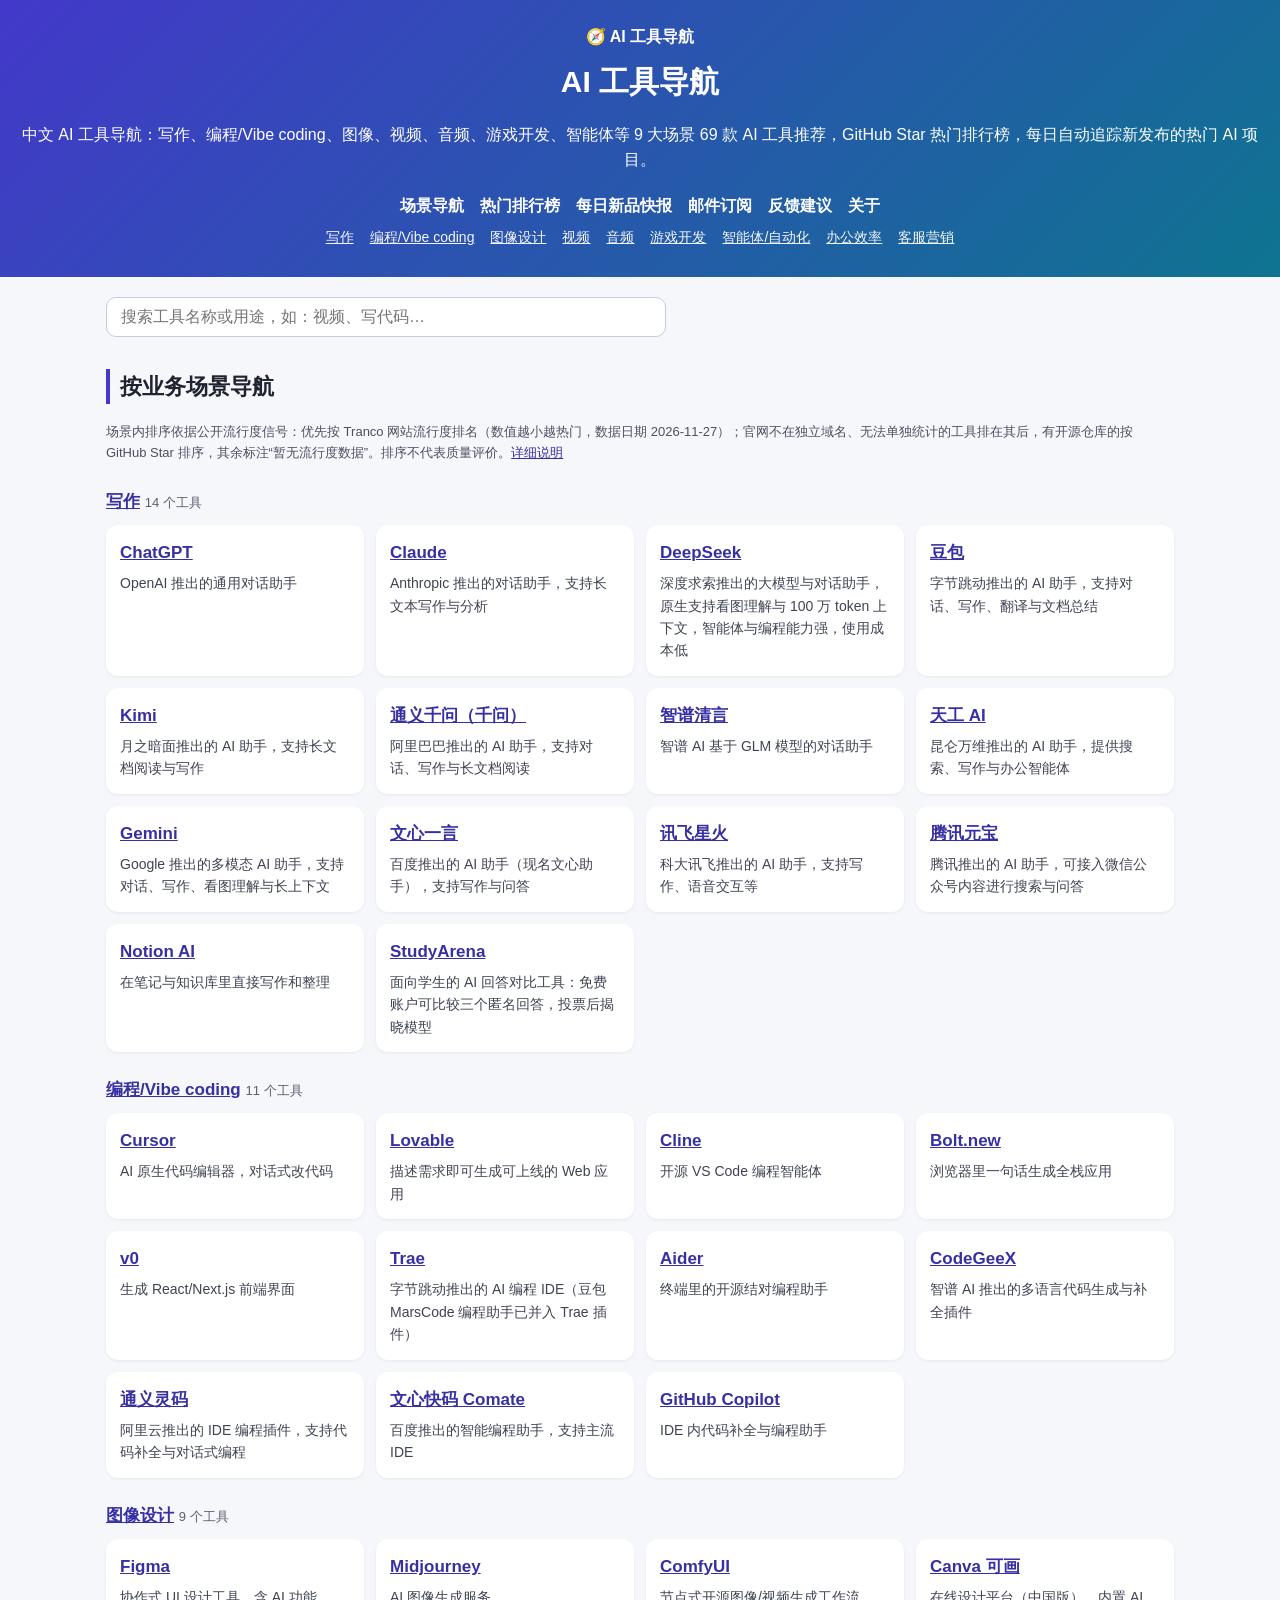
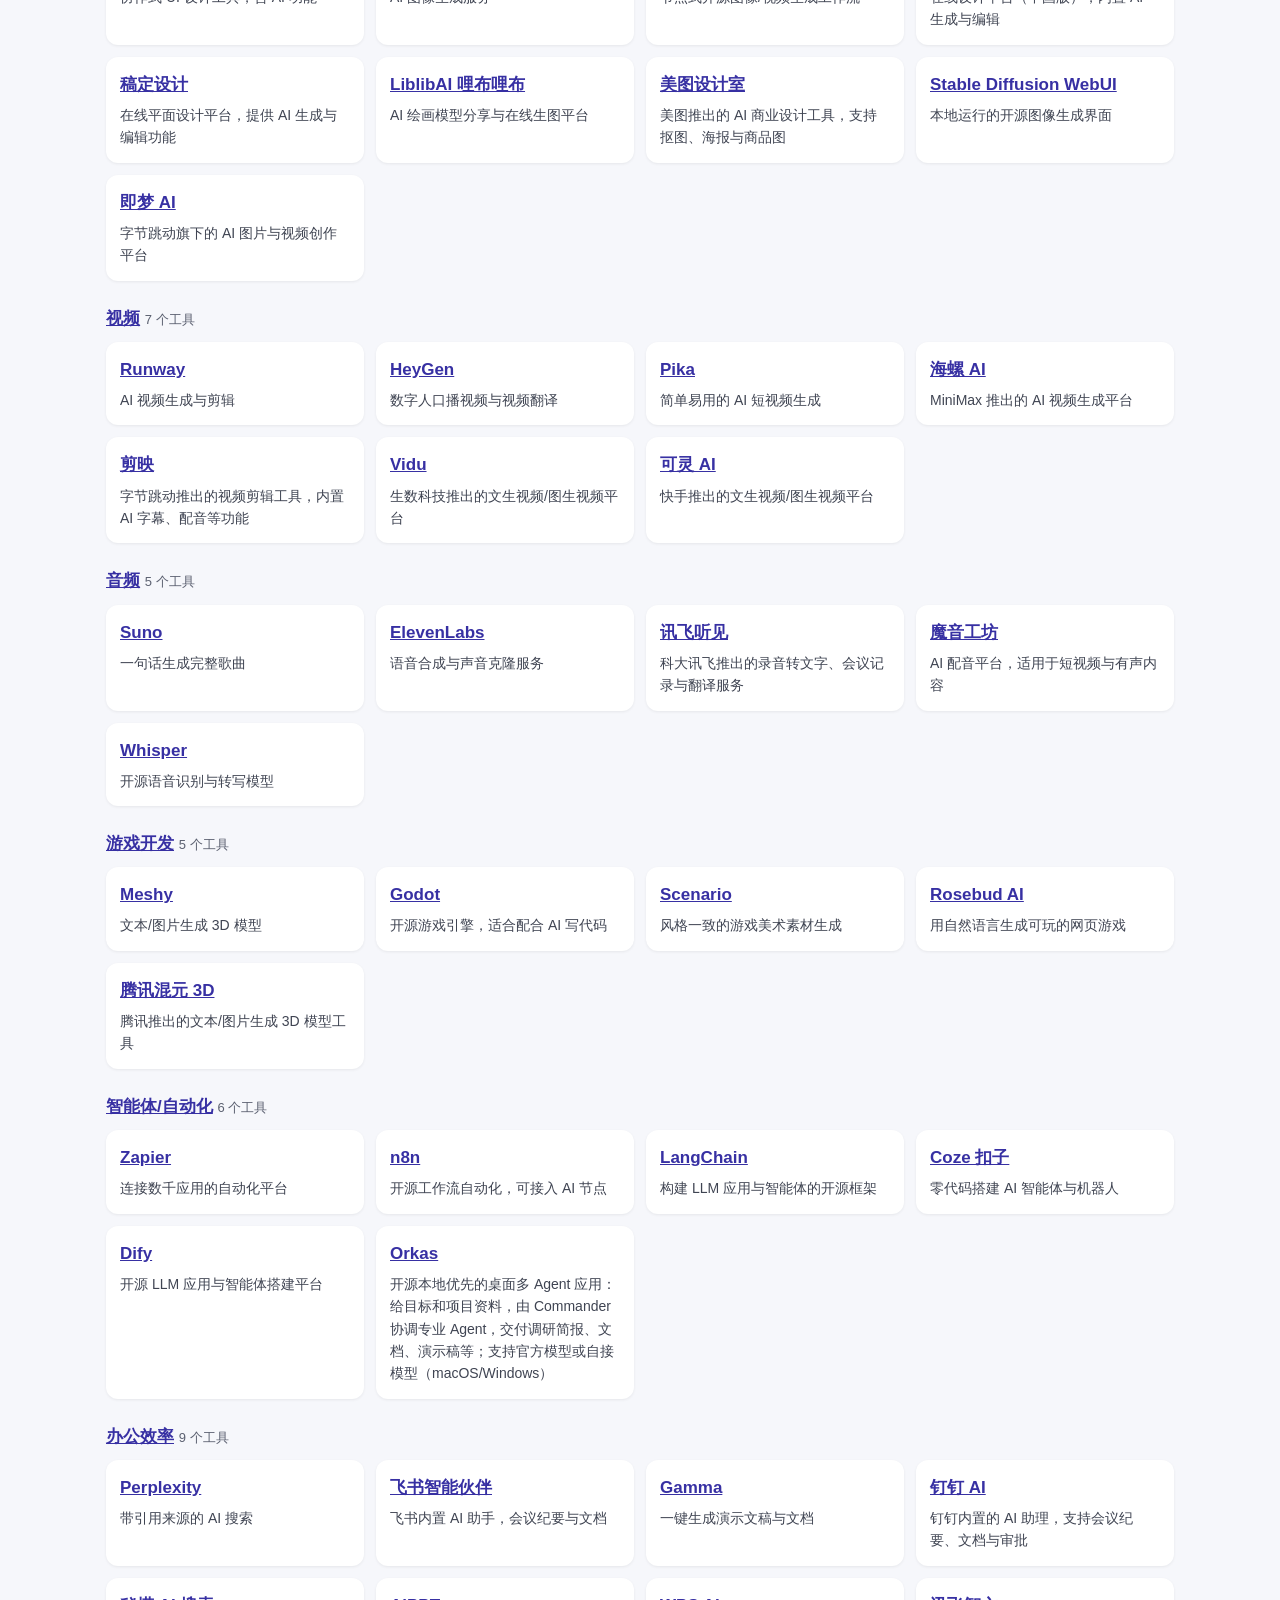
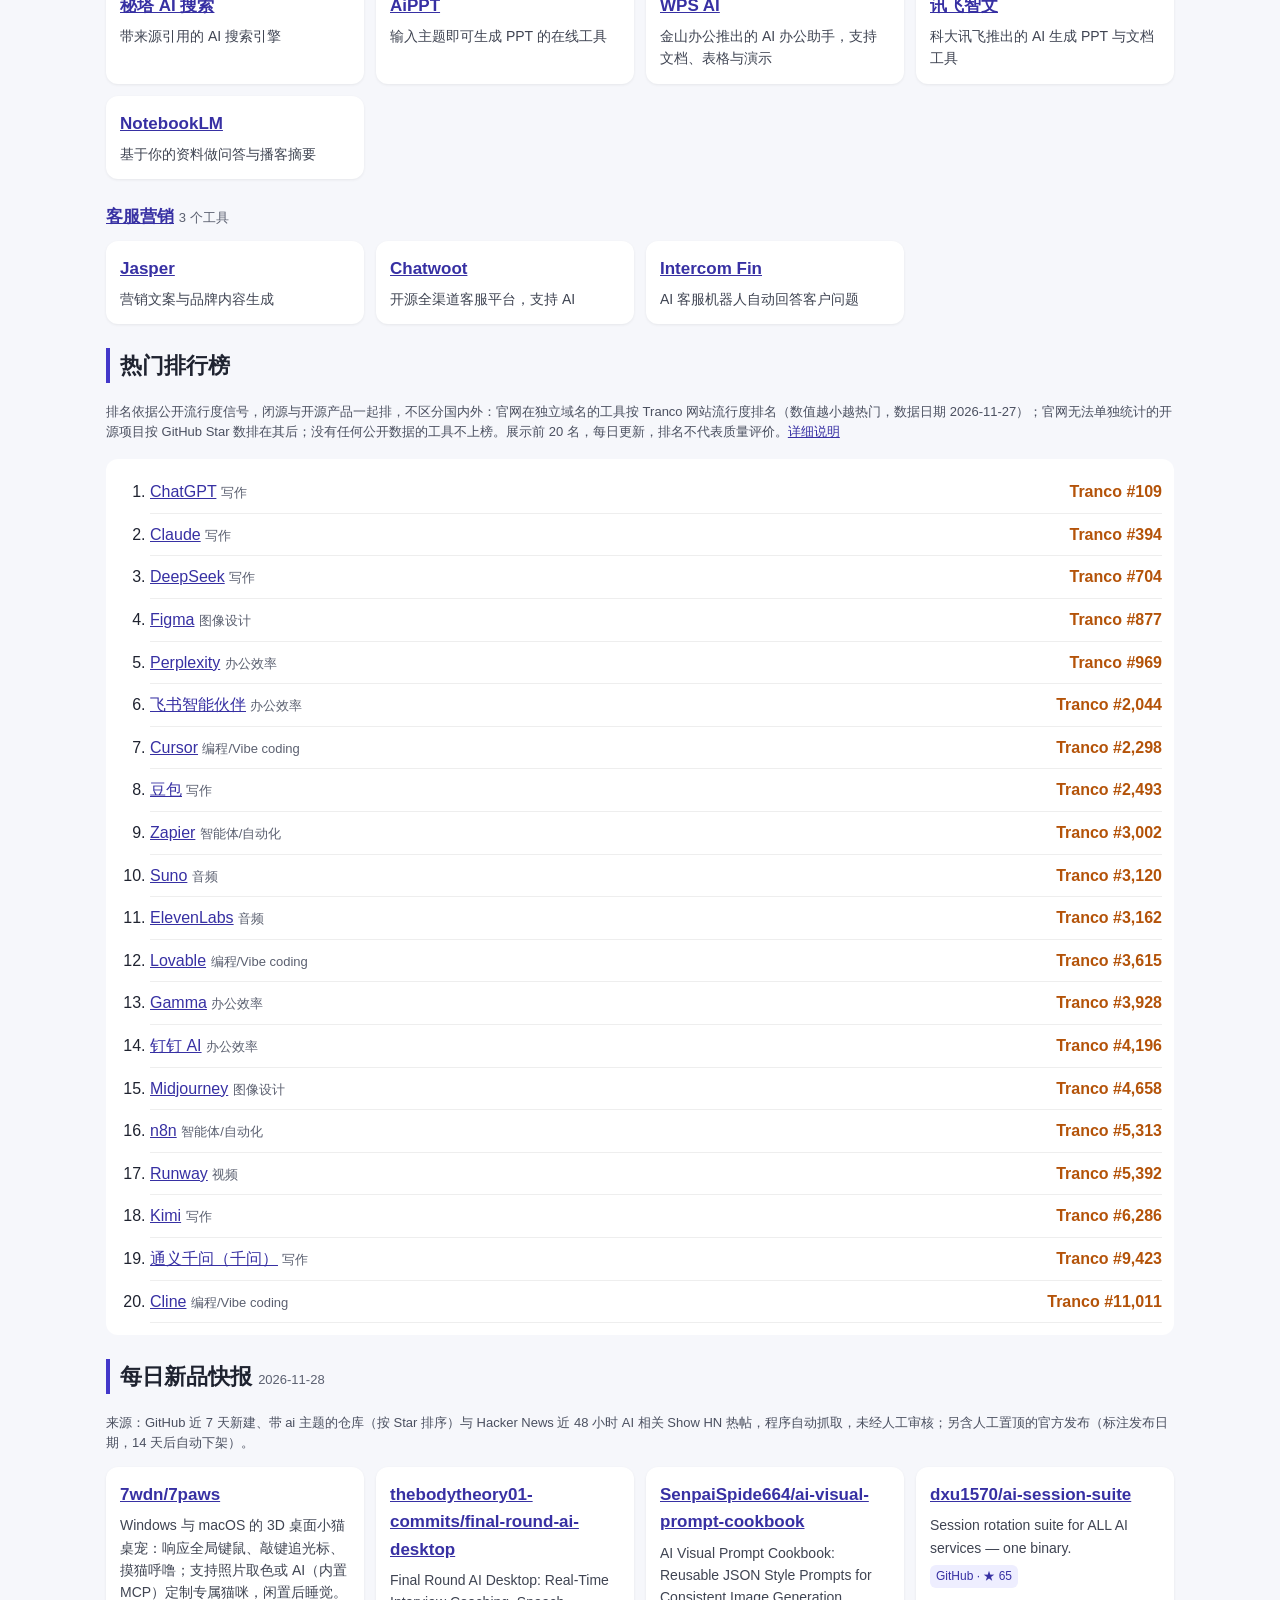
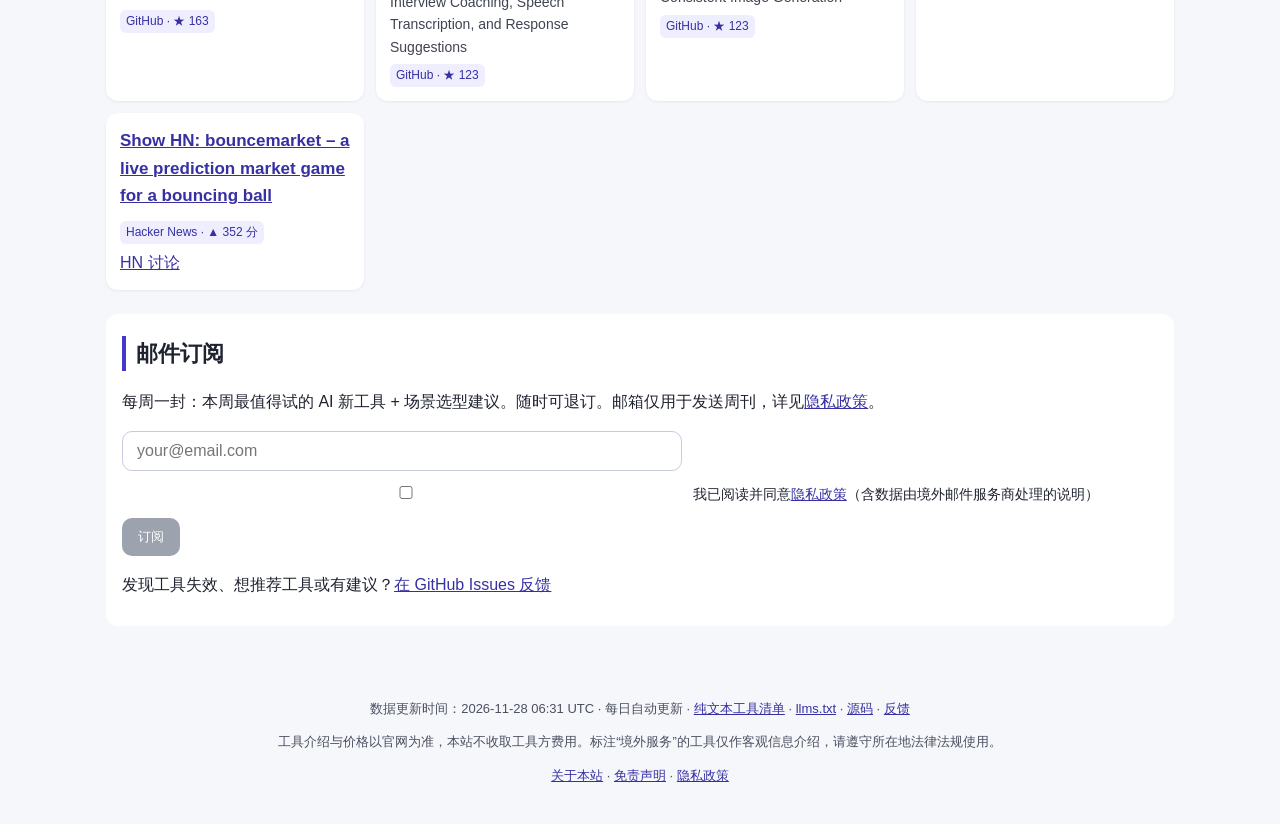
==== commit 3276e102: "chore: 每日数据更新 2026-11-28" ====
--- a/index.html
+++ b/index.html
@@ -10,11 +10,11 @@
 <nav aria-label="主导航"><a href="#scenes">场景导航</a><a href="#rank">热门排行榜</a><a href="#daily">每日新品快报</a><a href="#subscribe">邮件订阅</a><a href="https://github.com/NyxK7/ai-tools-nav/issues/new/choose" target="_blank" rel="noopener">反馈建议</a><a href="about.html">关于</a></nav>
 <nav class="scn" aria-label="业务场景"><a href="s/writing.html">写作</a><a href="s/coding.html">编程/Vibe coding</a><a href="s/image.html">图像设计</a><a href="s/video.html">视频</a><a href="s/audio.html">音频</a><a href="s/gamedev.html">游戏开发</a><a href="s/agents.html">智能体/自动化</a><a href="s/productivity.html">办公效率</a><a href="s/marketing.html">客服营销</a></nav></header>
 <main id="main"><div class="search"><label for="q" class="sr">搜索工具</label><input id="q" type="search" placeholder="搜索工具名称或用途，如：视频、写代码…"></div>
-<section id="scenes" aria-labelledby="h-scenes"><h2 id="h-scenes">按业务场景导航</h2><p class="note">场景内排序依据公开流行度信号：优先按 Tranco 网站流行度排名（数值越小越热门，数据日期 2026-11-26）；官网不在独立域名、无法单独统计的工具排在其后，有开源仓库的按 GitHub Star 排序，其余标注“暂无流行度数据”。排序不代表质量评价。<a href="about.html#rank-method">详细说明</a></p><section class="scene" id="writing" aria-labelledby="h-writing"><h3 id="h-writing"><a href="s/writing.html">写作</a> <small>14 个工具</small></h3><ul class="grid"><li class="card" data-k="chatgpt openai 推出的通用对话助手"><h3><a href="https://chatgpt.com" target="_blank" rel="noopener">ChatGPT</a></h3><p>OpenAI 推出的通用对话助手</p></li><li class="card" data-k="claude anthropic 推出的对话助手，支持长文本写作与分析"><h3><a href="https://claude.ai" target="_blank" rel="noopener">Claude</a></h3><p>Anthropic 推出的对话助手，支持长文本写作与分析</p></li><li class="card" data-k="deepseek 深度求索推出的大模型与对话助手，原生支持看图理解与 100 万 token 上下文，智能体与编程能力强，使用成本低"><h3><a href="https://www.deepseek.com" target="_blank" rel="noopener">DeepSeek</a></h3><p>深度求索推出的大模型与对话助手，原生支持看图理解与 100 万 token 上下文，智能体与编程能力强，使用成本低</p></li><li class="card" data-k="豆包 字节跳动推出的 ai 助手，支持对话、写作、翻译与文档总结"><h3><a href="https://www.doubao.com" target="_blank" rel="noopener">豆包</a></h3><p>字节跳动推出的 AI 助手，支持对话、写作、翻译与文档总结</p></li><li class="card" data-k="kimi 月之暗面推出的 ai 助手，支持长文档阅读与写作"><h3><a href="https://www.kimi.com" target="_blank" rel="noopener">Kimi</a></h3><p>月之暗面推出的 AI 助手，支持长文档阅读与写作</p></li><li class="card" data-k="通义千问（千问） 阿里巴巴推出的 ai 助手，支持对话、写作与长文档阅读"><h3><a href="https://www.qianwen.com" target="_blank" rel="noopener">通义千问（千问）</a></h3><p>阿里巴巴推出的 AI 助手，支持对话、写作与长文档阅读</p></li><li class="card" data-k="智谱清言 智谱 ai 基于 glm 模型的对话助手"><h3><a href="https://chatglm.cn" target="_blank" rel="noopener">智谱清言</a></h3><p>智谱 AI 基于 GLM 模型的对话助手</p></li><li class="card" data-k="天工 ai 昆仑万维推出的 ai 助手，提供搜索、写作与办公智能体"><h3><a href="https://www.tiangong.cn" target="_blank" rel="noopener">天工 AI</a></h3><p>昆仑万维推出的 AI 助手，提供搜索、写作与办公智能体</p></li><li class="card" data-k="gemini google 推出的多模态 ai 助手，支持对话、写作、看图理解与长上下文"><h3><a href="https://gemini.google.com" target="_blank" rel="noopener">Gemini</a></h3><p>Google 推出的多模态 AI 助手，支持对话、写作、看图理解与长上下文</p></li><li class="card" data-k="文心一言 百度推出的 ai 助手（现名文心助手），支持写作与问答"><h3><a href="https://yiyan.baidu.com" target="_blank" rel="noopener">文心一言</a></h3><p>百度推出的 AI 助手（现名文心助手），支持写作与问答</p></li><li class="card" data-k="讯飞星火 科大讯飞推出的 ai 助手，支持写作、语音交互等"><h3><a href="https://xinghuo.xfyun.cn" target="_blank" rel="noopener">讯飞星火</a></h3><p>科大讯飞推出的 AI 助手，支持写作、语音交互等</p></li><li class="card" data-k="腾讯元宝 腾讯推出的 ai 助手，可接入微信公众号内容进行搜索与问答"><h3><a href="https://yuanbao.tencent.com" target="_blank" rel="noopener">腾讯元宝</a></h3><p>腾讯推出的 AI 助手，可接入微信公众号内容进行搜索与问答</p></li><li class="card" data-k="notion ai 在笔记与知识库里直接写作和整理"><h3><a href="https://www.notion.so/product/ai" target="_blank" rel="noopener">Notion AI</a></h3><p>在笔记与知识库里直接写作和整理</p></li><li class="card" data-k="studyarena 面向学生的 ai 回答对比工具：免费账户可比较三个匿名回答，投票后揭晓模型"><h3><a href="https://studyarena.com" target="_blank" rel="noopener">StudyArena</a></h3><p>面向学生的 AI 回答对比工具：免费账户可比较三个匿名回答，投票后揭晓模型</p></li></ul></section><section class="scene" id="coding" aria-labelledby="h-coding"><h3 id="h-coding"><a href="s/coding.html">编程/Vibe coding</a> <small>11 个工具</small></h3><ul class="grid"><li class="card" data-k="cursor ai 原生代码编辑器，对话式改代码"><h3><a href="https://cursor.com" target="_blank" rel="noopener">Cursor</a></h3><p>AI 原生代码编辑器，对话式改代码</p></li><li class="card" data-k="lovable 描述需求即可生成可上线的 web 应用"><h3><a href="https://lovable.dev" target="_blank" rel="noopener">Lovable</a></h3><p>描述需求即可生成可上线的 Web 应用</p></li><li class="card" data-k="cline 开源 vs code 编程智能体"><h3><a href="https://cline.bot" target="_blank" rel="noopener">Cline</a></h3><p>开源 VS Code 编程智能体</p></li><li class="card" data-k="bolt.new 浏览器里一句话生成全栈应用"><h3><a href="https://bolt.new" target="_blank" rel="noopener">Bolt.new</a></h3><p>浏览器里一句话生成全栈应用</p></li><li class="card" data-k="v0 生成 react/next.js 前端界面"><h3><a href="https://v0.dev" target="_blank" rel="noopener">v0</a></h3><p>生成 React/Next.js 前端界面</p></li><li class="card" data-k="trae 字节跳动推出的 ai 编程 ide（豆包 marscode 编程助手已并入 trae 插件）"><h3><a href="https://www.trae.cn" target="_blank" rel="noopener">Trae</a></h3><p>字节跳动推出的 AI 编程 IDE（豆包 MarsCode 编程助手已并入 Trae 插件）</p></li><li class="card" data-k="aider 终端里的开源结对编程助手"><h3><a href="https://aider.chat" target="_blank" rel="noopener">Aider</a></h3><p>终端里的开源结对编程助手</p></li><li class="card" data-k="codegeex 智谱 ai 推出的多语言代码生成与补全插件"><h3><a href="https://codegeex.cn" target="_blank" rel="noopener">CodeGeeX</a></h3><p>智谱 AI 推出的多语言代码生成与补全插件</p></li><li class="card" data-k="通义灵码 阿里云推出的 ide 编程插件，支持代码补全与对话式编程"><h3><a href="https://lingma.aliyun.com" target="_blank" rel="noopener">通义灵码</a></h3><p>阿里云推出的 IDE 编程插件，支持代码补全与对话式编程</p></li><li class="card" data-k="文心快码 comate 百度推出的智能编程助手，支持主流 ide"><h3><a href="https://comate.baidu.com" target="_blank" rel="noopener">文心快码 Comate</a></h3><p>百度推出的智能编程助手，支持主流 IDE</p></li><li class="card" data-k="github copilot ide 内代码补全与编程助手"><h3><a href="https://github.com/features/copilot" target="_blank" rel="noopener">GitHub Copilot</a></h3><p>IDE 内代码补全与编程助手</p></li></ul></section><section class="scene" id="image" aria-labelledby="h-image"><h3 id="h-image"><a href="s/image.html">图像设计</a> <small>9 个工具</small></h3><ul class="grid"><li class="card" data-k="figma 协作式 ui 设计工具，含 ai 功能"><h3><a href="https://www.figma.com" target="_blank" rel="noopener">Figma</a></h3><p>协作式 UI 设计工具，含 AI 功能</p></li><li class="card" data-k="midjourney ai 图像生成服务"><h3><a href="https://www.midjourney.com" target="_blank" rel="noopener">Midjourney</a></h3><p>AI 图像生成服务</p></li><li class="card" data-k="comfyui 节点式开源图像/视频生成工作流"><h3><a href="https://www.comfy.org" target="_blank" rel="noopener">ComfyUI</a></h3><p>节点式开源图像/视频生成工作流</p></li><li class="card" data-k="canva 可画 在线设计平台（中国版），内置 ai 生成与编辑"><h3><a href="https://www.canva.cn" target="_blank" rel="noopener">Canva 可画</a></h3><p>在线设计平台（中国版），内置 AI 生成与编辑</p></li><li class="card" data-k="稿定设计 在线平面设计平台，提供 ai 生成与编辑功能"><h3><a href="https://www.gaoding.com" target="_blank" rel="noopener">稿定设计</a></h3><p>在线平面设计平台，提供 AI 生成与编辑功能</p></li><li class="card" data-k="liblibai 哩布哩布 ai 绘画模型分享与在线生图平台"><h3><a href="https://www.liblib.art" target="_blank" rel="noopener">LiblibAI 哩布哩布</a></h3><p>AI 绘画模型分享与在线生图平台</p></li><li class="card" data-k="美图设计室 美图推出的 ai 商业设计工具，支持抠图、海报与商品图"><h3><a href="https://www.x-design.com" target="_blank" rel="noopener">美图设计室</a></h3><p>美图推出的 AI 商业设计工具，支持抠图、海报与商品图</p></li><li class="card" data-k="stable diffusion webui 本地运行的开源图像生成界面"><h3><a href="https://github.com/AUTOMATIC1111/stable-diffusion-webui" target="_blank" rel="noopener">Stable Diffusion WebUI</a></h3><p>本地运行的开源图像生成界面</p></li><li class="card" data-k="即梦 ai 字节跳动旗下的 ai 图片与视频创作平台"><h3><a href="https://jimeng.jianying.com" target="_blank" rel="noopener">即梦 AI</a></h3><p>字节跳动旗下的 AI 图片与视频创作平台</p></li></ul></section><section class="scene" id="video" aria-labelledby="h-video"><h3 id="h-video"><a href="s/video.html">视频</a> <small>7 个工具</small></h3><ul class="grid"><li class="card" data-k="runway ai 视频生成与剪辑"><h3><a href="https://runwayml.com" target="_blank" rel="noopener">Runway</a></h3><p>AI 视频生成与剪辑</p></li><li class="card" data-k="heygen 数字人口播视频与视频翻译"><h3><a href="https://www.heygen.com" target="_blank" rel="noopener">HeyGen</a></h3><p>数字人口播视频与视频翻译</p></li><li class="card" data-k="pika 简单易用的 ai 短视频生成"><h3><a href="https://pika.art" target="_blank" rel="noopener">Pika</a></h3><p>简单易用的 AI 短视频生成</p></li><li class="card" data-k="海螺 ai minimax 推出的 ai 视频生成平台"><h3><a href="https://hailuoai.com" target="_blank" rel="noopener">海螺 AI</a></h3><p>MiniMax 推出的 AI 视频生成平台</p></li><li class="card" data-k="剪映 字节跳动推出的视频剪辑工具，内置 ai 字幕、配音等功能"><h3><a href="https://www.capcut.cn" target="_blank" rel="noopener">剪映</a></h3><p>字节跳动推出的视频剪辑工具，内置 AI 字幕、配音等功能</p></li><li class="card" data-k="vidu 生数科技推出的文生视频/图生视频平台"><h3><a href="https://www.vidu.cn" target="_blank" rel="noopener">Vidu</a></h3><p>生数科技推出的文生视频/图生视频平台</p></li><li class="card" data-k="可灵 ai 快手推出的文生视频/图生视频平台"><h3><a href="https://klingai.kuaishou.com" target="_blank" rel="noopener">可灵 AI</a></h3><p>快手推出的文生视频/图生视频平台</p></li></ul></section><section class="scene" id="audio" aria-labelledby="h-audio"><h3 id="h-audio"><a href="s/audio.html">音频</a> <small>5 个工具</small></h3><ul class="grid"><li class="card" data-k="suno 一句话生成完整歌曲"><h3><a href="https://suno.com" target="_blank" rel="noopener">Suno</a></h3><p>一句话生成完整歌曲</p></li><li class="card" data-k="elevenlabs 语音合成与声音克隆服务"><h3><a href="https://elevenlabs.io" target="_blank" rel="noopener">ElevenLabs</a></h3><p>语音合成与声音克隆服务</p></li><li class="card" data-k="讯飞听见 科大讯飞推出的录音转文字、会议记录与翻译服务"><h3><a href="https://www.iflyrec.com" target="_blank" rel="noopener">讯飞听见</a></h3><p>科大讯飞推出的录音转文字、会议记录与翻译服务</p></li><li class="card" data-k="魔音工坊 ai 配音平台，适用于短视频与有声内容"><h3><a href="https://www.moyin.com" target="_blank" rel="noopener">魔音工坊</a></h3><p>AI 配音平台，适用于短视频与有声内容</p></li><li class="card" data-k="whisper 开源语音识别与转写模型"><h3><a href="https://github.com/openai/whisper" target="_blank" rel="noopener">Whisper</a></h3><p>开源语音识别与转写模型</p></li></ul></section><section class="scene" id="gamedev" aria-labelledby="h-gamedev"><h3 id="h-gamedev"><a href="s/gamedev.html">游戏开发</a> <small>5 个工具</small></h3><ul class="grid"><li class="card" data-k="meshy 文本/图片生成 3d 模型"><h3><a href="https://www.meshy.ai" target="_blank" rel="noopener">Meshy</a></h3><p>文本/图片生成 3D 模型</p></li><li class="card" data-k="godot 开源游戏引擎，适合配合 ai 写代码"><h3><a href="https://godotengine.org" target="_blank" rel="noopener">Godot</a></h3><p>开源游戏引擎，适合配合 AI 写代码</p></li><li class="card" data-k="scenario 风格一致的游戏美术素材生成"><h3><a href="https://www.scenario.com" target="_blank" rel="noopener">Scenario</a></h3><p>风格一致的游戏美术素材生成</p></li><li class="card" data-k="rosebud ai 用自然语言生成可玩的网页游戏"><h3><a href="https://rosebud.ai" target="_blank" rel="noopener">Rosebud AI</a></h3><p>用自然语言生成可玩的网页游戏</p></li><li class="card" data-k="腾讯混元 3d 腾讯推出的文本/图片生成 3d 模型工具"><h3><a href="https://3d.hunyuan.tencent.com" target="_blank" rel="noopener">腾讯混元 3D</a></h3><p>腾讯推出的文本/图片生成 3D 模型工具</p></li></ul></section><section class="scene" id="agents" aria-labelledby="h-agents"><h3 id="h-agents"><a href="s/agents.html">智能体/自动化</a> <small>6 个工具</small></h3><ul class="grid"><li class="card" data-k="zapier 连接数千应用的自动化平台"><h3><a href="https://zapier.com" target="_blank" rel="noopener">Zapier</a></h3><p>连接数千应用的自动化平台</p></li><li class="card" data-k="n8n 开源工作流自动化，可接入 ai 节点"><h3><a href="https://n8n.io" target="_blank" rel="noopener">n8n</a></h3><p>开源工作流自动化，可接入 AI 节点</p></li><li class="card" data-k="langchain 构建 llm 应用与智能体的开源框架"><h3><a href="https://www.langchain.com" target="_blank" rel="noopener">LangChain</a></h3><p>构建 LLM 应用与智能体的开源框架</p></li><li class="card" data-k="coze 扣子 零代码搭建 ai 智能体与机器人"><h3><a href="https://www.coze.cn" target="_blank" rel="noopener">Coze 扣子</a></h3><p>零代码搭建 AI 智能体与机器人</p></li><li class="card" data-k="dify 开源 llm 应用与智能体搭建平台"><h3><a href="https://dify.ai" target="_blank" rel="noopener">Dify</a></h3><p>开源 LLM 应用与智能体搭建平台</p></li><li class="card" data-k="orkas 开源本地优先的桌面多 agent 应用：给目标和项目资料，由 commander 协调专业 agent，交付调研简报、文档、演示稿等；支持官方模型或自接模型（macos/windows）"><h3><a href="https://orkas.ai" target="_blank" rel="noopener">Orkas</a></h3><p>开源本地优先的桌面多 Agent 应用：给目标和项目资料，由 Commander 协调专业 Agent，交付调研简报、文档、演示稿等；支持官方模型或自接模型（macOS/Windows）</p></li></ul></section><section class="scene" id="productivity" aria-labelledby="h-productivity"><h3 id="h-productivity"><a href="s/productivity.html">办公效率</a> <small>9 个工具</small></h3><ul class="grid"><li class="card" data-k="perplexity 带引用来源的 ai 搜索"><h3><a href="https://www.perplexity.ai" target="_blank" rel="noopener">Perplexity</a></h3><p>带引用来源的 AI 搜索</p></li><li class="card" data-k="飞书智能伙伴 飞书内置 ai 助手，会议纪要与文档"><h3><a href="https://www.feishu.cn" target="_blank" rel="noopener">飞书智能伙伴</a></h3><p>飞书内置 AI 助手，会议纪要与文档</p></li><li class="card" data-k="gamma 一键生成演示文稿与文档"><h3><a href="https://gamma.app" target="_blank" rel="noopener">Gamma</a></h3><p>一键生成演示文稿与文档</p></li><li class="card" data-k="钉钉 ai 钉钉内置的 ai 助理，支持会议纪要、文档与审批"><h3><a href="https://www.dingtalk.com" target="_blank" rel="noopener">钉钉 AI</a></h3><p>钉钉内置的 AI 助理，支持会议纪要、文档与审批</p></li><li class="card" data-k="秘塔 ai 搜索 带来源引用的 ai 搜索引擎"><h3><a href="https://metaso.cn" target="_blank" rel="noopener">秘塔 AI 搜索</a></h3><p>带来源引用的 AI 搜索引擎</p></li><li class="card" data-k="aippt 输入主题即可生成 ppt 的在线工具"><h3><a href="https://www.aippt.cn" target="_blank" rel="noopener">AiPPT</a></h3><p>输入主题即可生成 PPT 的在线工具</p></li><li class="card" data-k="wps ai 金山办公推出的 ai 办公助手，支持文档、表格与演示"><h3><a href="https://ai.wps.cn" target="_blank" rel="noopener">WPS AI</a></h3><p>金山办公推出的 AI 办公助手，支持文档、表格与演示</p></li><li class="card" data-k="讯飞智文 科大讯飞推出的 ai 生成 ppt 与文档工具"><h3><a href="https://zhiwen.xfyun.cn" target="_blank" rel="noopener">讯飞智文</a></h3><p>科大讯飞推出的 AI 生成 PPT 与文档工具</p></li><li class="card" data-k="notebooklm 基于你的资料做问答与播客摘要"><h3><a href="https://notebooklm.google.com" target="_blank" rel="noopener">NotebookLM</a></h3><p>基于你的资料做问答与播客摘要</p></li></ul></section><section class="scene" id="marketing" aria-labelledby="h-marketing"><h3 id="h-marketing"><a href="s/marketing.html">客服营销</a> <small>3 个工具</small></h3><ul class="grid"><li class="card" data-k="jasper 营销文案与品牌内容生成"><h3><a href="https://www.jasper.ai" target="_blank" rel="noopener">Jasper</a></h3><p>营销文案与品牌内容生成</p></li><li class="card" data-k="chatwoot 开源全渠道客服平台，支持 ai"><h3><a href="https://www.chatwoot.com" target="_blank" rel="noopener">Chatwoot</a></h3><p>开源全渠道客服平台，支持 AI</p></li><li class="card" data-k="intercom fin ai 客服机器人自动回答客户问题"><h3><a href="https://www.intercom.com/fin" target="_blank" rel="noopener">Intercom Fin</a></h3><p>AI 客服机器人自动回答客户问题</p></li></ul></section><p id="none" hidden>没有找到匹配的工具</p></section>
-<section id="rank" aria-labelledby="h-rank"><h2 id="h-rank">热门排行榜</h2><p class="note">排名依据公开流行度信号，闭源与开源产品一起排，不区分国内外：官网在独立域名的工具按 Tranco 网站流行度排名（数值越小越热门，数据日期 2026-11-26）；官网无法单独统计的开源项目按 GitHub Star 数排在其后；没有任何公开数据的工具不上榜。展示前 20 名，每日更新，排名不代表质量评价。<a href="about.html#rank-method">详细说明</a></p><ol class="rank"><li><a href="https://chatgpt.com" target="_blank" rel="noopener">ChatGPT</a> <small>写作</small><span>Tranco #109</span></li><li><a href="https://claude.ai" target="_blank" rel="noopener">Claude</a> <small>写作</small><span>Tranco #392</span></li><li><a href="https://www.deepseek.com" target="_blank" rel="noopener">DeepSeek</a> <small>写作</small><span>Tranco #701</span></li><li><a href="https://www.figma.com" target="_blank" rel="noopener">Figma</a> <small>图像设计</small><span>Tranco #876</span></li><li><a href="https://www.perplexity.ai" target="_blank" rel="noopener">Perplexity</a> <small>办公效率</small><span>Tranco #972</span></li><li><a href="https://www.feishu.cn" target="_blank" rel="noopener">飞书智能伙伴</a> <small>办公效率</small><span>Tranco #2,047</span></li><li><a href="https://cursor.com" target="_blank" rel="noopener">Cursor</a> <small>编程/Vibe coding</small><span>Tranco #2,317</span></li><li><a href="https://www.doubao.com" target="_blank" rel="noopener">豆包</a> <small>写作</small><span>Tranco #2,470</span></li><li><a href="https://zapier.com" target="_blank" rel="noopener">Zapier</a> <small>智能体/自动化</small><span>Tranco #3,003</span></li><li><a href="https://suno.com" target="_blank" rel="noopener">Suno</a> <small>音频</small><span>Tranco #3,147</span></li><li><a href="https://elevenlabs.io" target="_blank" rel="noopener">ElevenLabs</a> <small>音频</small><span>Tranco #3,173</span></li><li><a href="https://lovable.dev" target="_blank" rel="noopener">Lovable</a> <small>编程/Vibe coding</small><span>Tranco #3,626</span></li><li><a href="https://gamma.app" target="_blank" rel="noopener">Gamma</a> <small>办公效率</small><span>Tranco #3,925</span></li><li><a href="https://www.dingtalk.com" target="_blank" rel="noopener">钉钉 AI</a> <small>办公效率</small><span>Tranco #4,152</span></li><li><a href="https://www.midjourney.com" target="_blank" rel="noopener">Midjourney</a> <small>图像设计</small><span>Tranco #4,679</span></li><li><a href="https://n8n.io" target="_blank" rel="noopener">n8n</a> <small>智能体/自动化</small><span>Tranco #5,333</span></li><li><a href="https://runwayml.com" target="_blank" rel="noopener">Runway</a> <small>视频</small><span>Tranco #5,402</span></li><li><a href="https://www.kimi.com" target="_blank" rel="noopener">Kimi</a> <small>写作</small><span>Tranco #6,298</span></li><li><a href="https://www.qianwen.com" target="_blank" rel="noopener">通义千问（千问）</a> <small>写作</small><span>Tranco #9,367</span></li><li><a href="https://cline.bot" target="_blank" rel="noopener">Cline</a> <small>编程/Vibe coding</small><span>Tranco #11,021</span></li></ol></section>
-<section id="daily" aria-labelledby="h-daily"><h2 id="h-daily">每日新品快报 <small>2026-11-27</small></h2><p class="note">来源：GitHub 近 7 天新建、带 ai 主题的仓库（按 Star 排序）与 Hacker News 近 48 小时 AI 相关 Show HN 热帖，程序自动抓取，未经人工审核；另含人工置顶的官方发布（标注发布日期，14 天后自动下架）。</p><ul class="grid"><li class="card"><h3><a href="https://github.com/7wdn/7paws" target="_blank" rel="noopener nofollow">7wdn/7paws</a></h3><p>Windows 与 macOS 的 3D 桌面小猫桌宠：响应全局键鼠、敲键追光标、摸猫呼噜；支持照片取色或 AI（内置 MCP）定制专属猫咪，闲置后睡觉。</p><span class="tag">GitHub · ★ 141</span></li><li class="card"><h3><a href="https://github.com/dxu1570/ai-session-suite" target="_blank" rel="noopener nofollow">dxu1570/ai-session-suite</a></h3><p>Session rotation suite for ALL AI services — one binary.</p><span class="tag">GitHub · ★ 66</span></li><li class="card"><h3><a href="https://github.com/matsumoto4039/old-photo-life" target="_blank" rel="noopener nofollow">matsumoto4039/old-photo-life</a></h3><p>AI Old Photo Animate — animate and animation in one tool.</p><span class="tag">GitHub · ★ 66</span></li><li class="card"><h3><a href="https://github.com/HimanshuMohanty-Git24/upasarathi" target="_blank" rel="noopener nofollow">HimanshuMohanty-Git24/upasarathi</a></h3><p>UpaSārathi (उपसारथि): the 13 Principal Upanishads as a knowledge graph you can read, hear and ask, and a harness that tests whether AI tells you what you want t</p><span class="tag">GitHub · ★ 53</span></li></ul></section><section id="subscribe" aria-labelledby="h-sub"><h2 id="h-sub">邮件订阅</h2><p>每周一封：本周最值得试的 AI 新工具 + 场景选型建议。随时可退订。邮箱仅用于发送周刊，详见<a href="privacy.html">隐私政策</a>。</p>
+<section id="scenes" aria-labelledby="h-scenes"><h2 id="h-scenes">按业务场景导航</h2><p class="note">场景内排序依据公开流行度信号：优先按 Tranco 网站流行度排名（数值越小越热门，数据日期 2026-11-27）；官网不在独立域名、无法单独统计的工具排在其后，有开源仓库的按 GitHub Star 排序，其余标注“暂无流行度数据”。排序不代表质量评价。<a href="about.html#rank-method">详细说明</a></p><section class="scene" id="writing" aria-labelledby="h-writing"><h3 id="h-writing"><a href="s/writing.html">写作</a> <small>14 个工具</small></h3><ul class="grid"><li class="card" data-k="chatgpt openai 推出的通用对话助手"><h3><a href="https://chatgpt.com" target="_blank" rel="noopener">ChatGPT</a></h3><p>OpenAI 推出的通用对话助手</p></li><li class="card" data-k="claude anthropic 推出的对话助手，支持长文本写作与分析"><h3><a href="https://claude.ai" target="_blank" rel="noopener">Claude</a></h3><p>Anthropic 推出的对话助手，支持长文本写作与分析</p></li><li class="card" data-k="deepseek 深度求索推出的大模型与对话助手，原生支持看图理解与 100 万 token 上下文，智能体与编程能力强，使用成本低"><h3><a href="https://www.deepseek.com" target="_blank" rel="noopener">DeepSeek</a></h3><p>深度求索推出的大模型与对话助手，原生支持看图理解与 100 万 token 上下文，智能体与编程能力强，使用成本低</p></li><li class="card" data-k="豆包 字节跳动推出的 ai 助手，支持对话、写作、翻译与文档总结"><h3><a href="https://www.doubao.com" target="_blank" rel="noopener">豆包</a></h3><p>字节跳动推出的 AI 助手，支持对话、写作、翻译与文档总结</p></li><li class="card" data-k="kimi 月之暗面推出的 ai 助手，支持长文档阅读与写作"><h3><a href="https://www.kimi.com" target="_blank" rel="noopener">Kimi</a></h3><p>月之暗面推出的 AI 助手，支持长文档阅读与写作</p></li><li class="card" data-k="通义千问（千问） 阿里巴巴推出的 ai 助手，支持对话、写作与长文档阅读"><h3><a href="https://www.qianwen.com" target="_blank" rel="noopener">通义千问（千问）</a></h3><p>阿里巴巴推出的 AI 助手，支持对话、写作与长文档阅读</p></li><li class="card" data-k="智谱清言 智谱 ai 基于 glm 模型的对话助手"><h3><a href="https://chatglm.cn" target="_blank" rel="noopener">智谱清言</a></h3><p>智谱 AI 基于 GLM 模型的对话助手</p></li><li class="card" data-k="天工 ai 昆仑万维推出的 ai 助手，提供搜索、写作与办公智能体"><h3><a href="https://www.tiangong.cn" target="_blank" rel="noopener">天工 AI</a></h3><p>昆仑万维推出的 AI 助手，提供搜索、写作与办公智能体</p></li><li class="card" data-k="gemini google 推出的多模态 ai 助手，支持对话、写作、看图理解与长上下文"><h3><a href="https://gemini.google.com" target="_blank" rel="noopener">Gemini</a></h3><p>Google 推出的多模态 AI 助手，支持对话、写作、看图理解与长上下文</p></li><li class="card" data-k="文心一言 百度推出的 ai 助手（现名文心助手），支持写作与问答"><h3><a href="https://yiyan.baidu.com" target="_blank" rel="noopener">文心一言</a></h3><p>百度推出的 AI 助手（现名文心助手），支持写作与问答</p></li><li class="card" data-k="讯飞星火 科大讯飞推出的 ai 助手，支持写作、语音交互等"><h3><a href="https://xinghuo.xfyun.cn" target="_blank" rel="noopener">讯飞星火</a></h3><p>科大讯飞推出的 AI 助手，支持写作、语音交互等</p></li><li class="card" data-k="腾讯元宝 腾讯推出的 ai 助手，可接入微信公众号内容进行搜索与问答"><h3><a href="https://yuanbao.tencent.com" target="_blank" rel="noopener">腾讯元宝</a></h3><p>腾讯推出的 AI 助手，可接入微信公众号内容进行搜索与问答</p></li><li class="card" data-k="notion ai 在笔记与知识库里直接写作和整理"><h3><a href="https://www.notion.so/product/ai" target="_blank" rel="noopener">Notion AI</a></h3><p>在笔记与知识库里直接写作和整理</p></li><li class="card" data-k="studyarena 面向学生的 ai 回答对比工具：免费账户可比较三个匿名回答，投票后揭晓模型"><h3><a href="https://studyarena.com" target="_blank" rel="noopener">StudyArena</a></h3><p>面向学生的 AI 回答对比工具：免费账户可比较三个匿名回答，投票后揭晓模型</p></li></ul></section><section class="scene" id="coding" aria-labelledby="h-coding"><h3 id="h-coding"><a href="s/coding.html">编程/Vibe coding</a> <small>11 个工具</small></h3><ul class="grid"><li class="card" data-k="cursor ai 原生代码编辑器，对话式改代码"><h3><a href="https://cursor.com" target="_blank" rel="noopener">Cursor</a></h3><p>AI 原生代码编辑器，对话式改代码</p></li><li class="card" data-k="lovable 描述需求即可生成可上线的 web 应用"><h3><a href="https://lovable.dev" target="_blank" rel="noopener">Lovable</a></h3><p>描述需求即可生成可上线的 Web 应用</p></li><li class="card" data-k="cline 开源 vs code 编程智能体"><h3><a href="https://cline.bot" target="_blank" rel="noopener">Cline</a></h3><p>开源 VS Code 编程智能体</p></li><li class="card" data-k="bolt.new 浏览器里一句话生成全栈应用"><h3><a href="https://bolt.new" target="_blank" rel="noopener">Bolt.new</a></h3><p>浏览器里一句话生成全栈应用</p></li><li class="card" data-k="v0 生成 react/next.js 前端界面"><h3><a href="https://v0.dev" target="_blank" rel="noopener">v0</a></h3><p>生成 React/Next.js 前端界面</p></li><li class="card" data-k="trae 字节跳动推出的 ai 编程 ide（豆包 marscode 编程助手已并入 trae 插件）"><h3><a href="https://www.trae.cn" target="_blank" rel="noopener">Trae</a></h3><p>字节跳动推出的 AI 编程 IDE（豆包 MarsCode 编程助手已并入 Trae 插件）</p></li><li class="card" data-k="aider 终端里的开源结对编程助手"><h3><a href="https://aider.chat" target="_blank" rel="noopener">Aider</a></h3><p>终端里的开源结对编程助手</p></li><li class="card" data-k="codegeex 智谱 ai 推出的多语言代码生成与补全插件"><h3><a href="https://codegeex.cn" target="_blank" rel="noopener">CodeGeeX</a></h3><p>智谱 AI 推出的多语言代码生成与补全插件</p></li><li class="card" data-k="通义灵码 阿里云推出的 ide 编程插件，支持代码补全与对话式编程"><h3><a href="https://lingma.aliyun.com" target="_blank" rel="noopener">通义灵码</a></h3><p>阿里云推出的 IDE 编程插件，支持代码补全与对话式编程</p></li><li class="card" data-k="文心快码 comate 百度推出的智能编程助手，支持主流 ide"><h3><a href="https://comate.baidu.com" target="_blank" rel="noopener">文心快码 Comate</a></h3><p>百度推出的智能编程助手，支持主流 IDE</p></li><li class="card" data-k="github copilot ide 内代码补全与编程助手"><h3><a href="https://github.com/features/copilot" target="_blank" rel="noopener">GitHub Copilot</a></h3><p>IDE 内代码补全与编程助手</p></li></ul></section><section class="scene" id="image" aria-labelledby="h-image"><h3 id="h-image"><a href="s/image.html">图像设计</a> <small>9 个工具</small></h3><ul class="grid"><li class="card" data-k="figma 协作式 ui 设计工具，含 ai 功能"><h3><a href="https://www.figma.com" target="_blank" rel="noopener">Figma</a></h3><p>协作式 UI 设计工具，含 AI 功能</p></li><li class="card" data-k="midjourney ai 图像生成服务"><h3><a href="https://www.midjourney.com" target="_blank" rel="noopener">Midjourney</a></h3><p>AI 图像生成服务</p></li><li class="card" data-k="comfyui 节点式开源图像/视频生成工作流"><h3><a href="https://www.comfy.org" target="_blank" rel="noopener">ComfyUI</a></h3><p>节点式开源图像/视频生成工作流</p></li><li class="card" data-k="canva 可画 在线设计平台（中国版），内置 ai 生成与编辑"><h3><a href="https://www.canva.cn" target="_blank" rel="noopener">Canva 可画</a></h3><p>在线设计平台（中国版），内置 AI 生成与编辑</p></li><li class="card" data-k="稿定设计 在线平面设计平台，提供 ai 生成与编辑功能"><h3><a href="https://www.gaoding.com" target="_blank" rel="noopener">稿定设计</a></h3><p>在线平面设计平台，提供 AI 生成与编辑功能</p></li><li class="card" data-k="liblibai 哩布哩布 ai 绘画模型分享与在线生图平台"><h3><a href="https://www.liblib.art" target="_blank" rel="noopener">LiblibAI 哩布哩布</a></h3><p>AI 绘画模型分享与在线生图平台</p></li><li class="card" data-k="美图设计室 美图推出的 ai 商业设计工具，支持抠图、海报与商品图"><h3><a href="https://www.x-design.com" target="_blank" rel="noopener">美图设计室</a></h3><p>美图推出的 AI 商业设计工具，支持抠图、海报与商品图</p></li><li class="card" data-k="stable diffusion webui 本地运行的开源图像生成界面"><h3><a href="https://github.com/AUTOMATIC1111/stable-diffusion-webui" target="_blank" rel="noopener">Stable Diffusion WebUI</a></h3><p>本地运行的开源图像生成界面</p></li><li class="card" data-k="即梦 ai 字节跳动旗下的 ai 图片与视频创作平台"><h3><a href="https://jimeng.jianying.com" target="_blank" rel="noopener">即梦 AI</a></h3><p>字节跳动旗下的 AI 图片与视频创作平台</p></li></ul></section><section class="scene" id="video" aria-labelledby="h-video"><h3 id="h-video"><a href="s/video.html">视频</a> <small>7 个工具</small></h3><ul class="grid"><li class="card" data-k="runway ai 视频生成与剪辑"><h3><a href="https://runwayml.com" target="_blank" rel="noopener">Runway</a></h3><p>AI 视频生成与剪辑</p></li><li class="card" data-k="heygen 数字人口播视频与视频翻译"><h3><a href="https://www.heygen.com" target="_blank" rel="noopener">HeyGen</a></h3><p>数字人口播视频与视频翻译</p></li><li class="card" data-k="pika 简单易用的 ai 短视频生成"><h3><a href="https://pika.art" target="_blank" rel="noopener">Pika</a></h3><p>简单易用的 AI 短视频生成</p></li><li class="card" data-k="海螺 ai minimax 推出的 ai 视频生成平台"><h3><a href="https://hailuoai.com" target="_blank" rel="noopener">海螺 AI</a></h3><p>MiniMax 推出的 AI 视频生成平台</p></li><li class="card" data-k="剪映 字节跳动推出的视频剪辑工具，内置 ai 字幕、配音等功能"><h3><a href="https://www.capcut.cn" target="_blank" rel="noopener">剪映</a></h3><p>字节跳动推出的视频剪辑工具，内置 AI 字幕、配音等功能</p></li><li class="card" data-k="vidu 生数科技推出的文生视频/图生视频平台"><h3><a href="https://www.vidu.cn" target="_blank" rel="noopener">Vidu</a></h3><p>生数科技推出的文生视频/图生视频平台</p></li><li class="card" data-k="可灵 ai 快手推出的文生视频/图生视频平台"><h3><a href="https://klingai.kuaishou.com" target="_blank" rel="noopener">可灵 AI</a></h3><p>快手推出的文生视频/图生视频平台</p></li></ul></section><section class="scene" id="audio" aria-labelledby="h-audio"><h3 id="h-audio"><a href="s/audio.html">音频</a> <small>5 个工具</small></h3><ul class="grid"><li class="card" data-k="suno 一句话生成完整歌曲"><h3><a href="https://suno.com" target="_blank" rel="noopener">Suno</a></h3><p>一句话生成完整歌曲</p></li><li class="card" data-k="elevenlabs 语音合成与声音克隆服务"><h3><a href="https://elevenlabs.io" target="_blank" rel="noopener">ElevenLabs</a></h3><p>语音合成与声音克隆服务</p></li><li class="card" data-k="讯飞听见 科大讯飞推出的录音转文字、会议记录与翻译服务"><h3><a href="https://www.iflyrec.com" target="_blank" rel="noopener">讯飞听见</a></h3><p>科大讯飞推出的录音转文字、会议记录与翻译服务</p></li><li class="card" data-k="魔音工坊 ai 配音平台，适用于短视频与有声内容"><h3><a href="https://www.moyin.com" target="_blank" rel="noopener">魔音工坊</a></h3><p>AI 配音平台，适用于短视频与有声内容</p></li><li class="card" data-k="whisper 开源语音识别与转写模型"><h3><a href="https://github.com/openai/whisper" target="_blank" rel="noopener">Whisper</a></h3><p>开源语音识别与转写模型</p></li></ul></section><section class="scene" id="gamedev" aria-labelledby="h-gamedev"><h3 id="h-gamedev"><a href="s/gamedev.html">游戏开发</a> <small>5 个工具</small></h3><ul class="grid"><li class="card" data-k="meshy 文本/图片生成 3d 模型"><h3><a href="https://www.meshy.ai" target="_blank" rel="noopener">Meshy</a></h3><p>文本/图片生成 3D 模型</p></li><li class="card" data-k="godot 开源游戏引擎，适合配合 ai 写代码"><h3><a href="https://godotengine.org" target="_blank" rel="noopener">Godot</a></h3><p>开源游戏引擎，适合配合 AI 写代码</p></li><li class="card" data-k="scenario 风格一致的游戏美术素材生成"><h3><a href="https://www.scenario.com" target="_blank" rel="noopener">Scenario</a></h3><p>风格一致的游戏美术素材生成</p></li><li class="card" data-k="rosebud ai 用自然语言生成可玩的网页游戏"><h3><a href="https://rosebud.ai" target="_blank" rel="noopener">Rosebud AI</a></h3><p>用自然语言生成可玩的网页游戏</p></li><li class="card" data-k="腾讯混元 3d 腾讯推出的文本/图片生成 3d 模型工具"><h3><a href="https://3d.hunyuan.tencent.com" target="_blank" rel="noopener">腾讯混元 3D</a></h3><p>腾讯推出的文本/图片生成 3D 模型工具</p></li></ul></section><section class="scene" id="agents" aria-labelledby="h-agents"><h3 id="h-agents"><a href="s/agents.html">智能体/自动化</a> <small>6 个工具</small></h3><ul class="grid"><li class="card" data-k="zapier 连接数千应用的自动化平台"><h3><a href="https://zapier.com" target="_blank" rel="noopener">Zapier</a></h3><p>连接数千应用的自动化平台</p></li><li class="card" data-k="n8n 开源工作流自动化，可接入 ai 节点"><h3><a href="https://n8n.io" target="_blank" rel="noopener">n8n</a></h3><p>开源工作流自动化，可接入 AI 节点</p></li><li class="card" data-k="langchain 构建 llm 应用与智能体的开源框架"><h3><a href="https://www.langchain.com" target="_blank" rel="noopener">LangChain</a></h3><p>构建 LLM 应用与智能体的开源框架</p></li><li class="card" data-k="coze 扣子 零代码搭建 ai 智能体与机器人"><h3><a href="https://www.coze.cn" target="_blank" rel="noopener">Coze 扣子</a></h3><p>零代码搭建 AI 智能体与机器人</p></li><li class="card" data-k="dify 开源 llm 应用与智能体搭建平台"><h3><a href="https://dify.ai" target="_blank" rel="noopener">Dify</a></h3><p>开源 LLM 应用与智能体搭建平台</p></li><li class="card" data-k="orkas 开源本地优先的桌面多 agent 应用：给目标和项目资料，由 commander 协调专业 agent，交付调研简报、文档、演示稿等；支持官方模型或自接模型（macos/windows）"><h3><a href="https://orkas.ai" target="_blank" rel="noopener">Orkas</a></h3><p>开源本地优先的桌面多 Agent 应用：给目标和项目资料，由 Commander 协调专业 Agent，交付调研简报、文档、演示稿等；支持官方模型或自接模型（macOS/Windows）</p></li></ul></section><section class="scene" id="productivity" aria-labelledby="h-productivity"><h3 id="h-productivity"><a href="s/productivity.html">办公效率</a> <small>9 个工具</small></h3><ul class="grid"><li class="card" data-k="perplexity 带引用来源的 ai 搜索"><h3><a href="https://www.perplexity.ai" target="_blank" rel="noopener">Perplexity</a></h3><p>带引用来源的 AI 搜索</p></li><li class="card" data-k="飞书智能伙伴 飞书内置 ai 助手，会议纪要与文档"><h3><a href="https://www.feishu.cn" target="_blank" rel="noopener">飞书智能伙伴</a></h3><p>飞书内置 AI 助手，会议纪要与文档</p></li><li class="card" data-k="gamma 一键生成演示文稿与文档"><h3><a href="https://gamma.app" target="_blank" rel="noopener">Gamma</a></h3><p>一键生成演示文稿与文档</p></li><li class="card" data-k="钉钉 ai 钉钉内置的 ai 助理，支持会议纪要、文档与审批"><h3><a href="https://www.dingtalk.com" target="_blank" rel="noopener">钉钉 AI</a></h3><p>钉钉内置的 AI 助理，支持会议纪要、文档与审批</p></li><li class="card" data-k="秘塔 ai 搜索 带来源引用的 ai 搜索引擎"><h3><a href="https://metaso.cn" target="_blank" rel="noopener">秘塔 AI 搜索</a></h3><p>带来源引用的 AI 搜索引擎</p></li><li class="card" data-k="aippt 输入主题即可生成 ppt 的在线工具"><h3><a href="https://www.aippt.cn" target="_blank" rel="noopener">AiPPT</a></h3><p>输入主题即可生成 PPT 的在线工具</p></li><li class="card" data-k="wps ai 金山办公推出的 ai 办公助手，支持文档、表格与演示"><h3><a href="https://ai.wps.cn" target="_blank" rel="noopener">WPS AI</a></h3><p>金山办公推出的 AI 办公助手，支持文档、表格与演示</p></li><li class="card" data-k="讯飞智文 科大讯飞推出的 ai 生成 ppt 与文档工具"><h3><a href="https://zhiwen.xfyun.cn" target="_blank" rel="noopener">讯飞智文</a></h3><p>科大讯飞推出的 AI 生成 PPT 与文档工具</p></li><li class="card" data-k="notebooklm 基于你的资料做问答与播客摘要"><h3><a href="https://notebooklm.google.com" target="_blank" rel="noopener">NotebookLM</a></h3><p>基于你的资料做问答与播客摘要</p></li></ul></section><section class="scene" id="marketing" aria-labelledby="h-marketing"><h3 id="h-marketing"><a href="s/marketing.html">客服营销</a> <small>3 个工具</small></h3><ul class="grid"><li class="card" data-k="jasper 营销文案与品牌内容生成"><h3><a href="https://www.jasper.ai" target="_blank" rel="noopener">Jasper</a></h3><p>营销文案与品牌内容生成</p></li><li class="card" data-k="chatwoot 开源全渠道客服平台，支持 ai"><h3><a href="https://www.chatwoot.com" target="_blank" rel="noopener">Chatwoot</a></h3><p>开源全渠道客服平台，支持 AI</p></li><li class="card" data-k="intercom fin ai 客服机器人自动回答客户问题"><h3><a href="https://www.intercom.com/fin" target="_blank" rel="noopener">Intercom Fin</a></h3><p>AI 客服机器人自动回答客户问题</p></li></ul></section><p id="none" hidden>没有找到匹配的工具</p></section>
+<section id="rank" aria-labelledby="h-rank"><h2 id="h-rank">热门排行榜</h2><p class="note">排名依据公开流行度信号，闭源与开源产品一起排，不区分国内外：官网在独立域名的工具按 Tranco 网站流行度排名（数值越小越热门，数据日期 2026-11-27）；官网无法单独统计的开源项目按 GitHub Star 数排在其后；没有任何公开数据的工具不上榜。展示前 20 名，每日更新，排名不代表质量评价。<a href="about.html#rank-method">详细说明</a></p><ol class="rank"><li><a href="https://chatgpt.com" target="_blank" rel="noopener">ChatGPT</a> <small>写作</small><span>Tranco #109</span></li><li><a href="https://claude.ai" target="_blank" rel="noopener">Claude</a> <small>写作</small><span>Tranco #394</span></li><li><a href="https://www.deepseek.com" target="_blank" rel="noopener">DeepSeek</a> <small>写作</small><span>Tranco #704</span></li><li><a href="https://www.figma.com" target="_blank" rel="noopener">Figma</a> <small>图像设计</small><span>Tranco #877</span></li><li><a href="https://www.perplexity.ai" target="_blank" rel="noopener">Perplexity</a> <small>办公效率</small><span>Tranco #969</span></li><li><a href="https://www.feishu.cn" target="_blank" rel="noopener">飞书智能伙伴</a> <small>办公效率</small><span>Tranco #2,044</span></li><li><a href="https://cursor.com" target="_blank" rel="noopener">Cursor</a> <small>编程/Vibe coding</small><span>Tranco #2,298</span></li><li><a href="https://www.doubao.com" target="_blank" rel="noopener">豆包</a> <small>写作</small><span>Tranco #2,493</span></li><li><a href="https://zapier.com" target="_blank" rel="noopener">Zapier</a> <small>智能体/自动化</small><span>Tranco #3,002</span></li><li><a href="https://suno.com" target="_blank" rel="noopener">Suno</a> <small>音频</small><span>Tranco #3,120</span></li><li><a href="https://elevenlabs.io" target="_blank" rel="noopener">ElevenLabs</a> <small>音频</small><span>Tranco #3,162</span></li><li><a href="https://lovable.dev" target="_blank" rel="noopener">Lovable</a> <small>编程/Vibe coding</small><span>Tranco #3,615</span></li><li><a href="https://gamma.app" target="_blank" rel="noopener">Gamma</a> <small>办公效率</small><span>Tranco #3,928</span></li><li><a href="https://www.dingtalk.com" target="_blank" rel="noopener">钉钉 AI</a> <small>办公效率</small><span>Tranco #4,196</span></li><li><a href="https://www.midjourney.com" target="_blank" rel="noopener">Midjourney</a> <small>图像设计</small><span>Tranco #4,658</span></li><li><a href="https://n8n.io" target="_blank" rel="noopener">n8n</a> <small>智能体/自动化</small><span>Tranco #5,313</span></li><li><a href="https://runwayml.com" target="_blank" rel="noopener">Runway</a> <small>视频</small><span>Tranco #5,392</span></li><li><a href="https://www.kimi.com" target="_blank" rel="noopener">Kimi</a> <small>写作</small><span>Tranco #6,286</span></li><li><a href="https://www.qianwen.com" target="_blank" rel="noopener">通义千问（千问）</a> <small>写作</small><span>Tranco #9,423</span></li><li><a href="https://cline.bot" target="_blank" rel="noopener">Cline</a> <small>编程/Vibe coding</small><span>Tranco #11,011</span></li></ol></section>
+<section id="daily" aria-labelledby="h-daily"><h2 id="h-daily">每日新品快报 <small>2026-11-28</small></h2><p class="note">来源：GitHub 近 7 天新建、带 ai 主题的仓库（按 Star 排序）与 Hacker News 近 48 小时 AI 相关 Show HN 热帖，程序自动抓取，未经人工审核；另含人工置顶的官方发布（标注发布日期，14 天后自动下架）。</p><ul class="grid"><li class="card"><h3><a href="https://github.com/7wdn/7paws" target="_blank" rel="noopener nofollow">7wdn/7paws</a></h3><p>Windows 与 macOS 的 3D 桌面小猫桌宠：响应全局键鼠、敲键追光标、摸猫呼噜；支持照片取色或 AI（内置 MCP）定制专属猫咪，闲置后睡觉。</p><span class="tag">GitHub · ★ 163</span></li><li class="card"><h3><a href="https://github.com/thebodytheory01-commits/final-round-ai-desktop" target="_blank" rel="noopener nofollow">thebodytheory01-commits/final-round-ai-desktop</a></h3><p>Final Round AI Desktop: Real-Time Interview Coaching, Speech Transcription, and Response Suggestions</p><span class="tag">GitHub · ★ 123</span></li><li class="card"><h3><a href="https://github.com/SenpaiSpide664/ai-visual-prompt-cookbook" target="_blank" rel="noopener nofollow">SenpaiSpide664/ai-visual-prompt-cookbook</a></h3><p>AI Visual Prompt Cookbook: Reusable JSON Style Prompts for Consistent Image Generation</p><span class="tag">GitHub · ★ 123</span></li><li class="card"><h3><a href="https://github.com/dxu1570/ai-session-suite" target="_blank" rel="noopener nofollow">dxu1570/ai-session-suite</a></h3><p>Session rotation suite for ALL AI services — one binary.</p><span class="tag">GitHub · ★ 65</span></li><li class="card"><h3><a href="https://bouncemarket.minhanhday.com/" target="_blank" rel="noopener nofollow">Show HN: bouncemarket – a live prediction market game for a bouncing ball</a></h3><p></p><span class="tag">Hacker News · ▲ 352 分</span> <a href="https://news.ycombinator.com/item?id=50667726" target="_blank" rel="noopener nofollow">HN 讨论</a></li></ul></section><section id="subscribe" aria-labelledby="h-sub"><h2 id="h-sub">邮件订阅</h2><p>每周一封：本周最值得试的 AI 新工具 + 场景选型建议。随时可退订。邮箱仅用于发送周刊，详见<a href="privacy.html">隐私政策</a>。</p>
 <form class="sub" id="subf" action="https://ai-tools-nav-seven-pearl.vercel.app/api/subscribe" method="post"><label for="em" class="sr">邮箱地址</label><input id="em" name="email" type="email" placeholder="your@email.com" required maxlength="254" autocomplete="email"><input type="text" name="website" tabindex="-1" autocomplete="off" aria-hidden="true" style="position:absolute;left:-9999px" title="请勿填写"><label class="agree"><input type="checkbox" name="agree" required> 我已阅读并同意<a href="privacy.html">隐私政策</a>（含数据由境外邮件服务商处理的说明）</label><button type="submit">订阅</button></form>
 <p id="subm" role="status" aria-live="polite"></p>
 <p>发现工具失效、想推荐工具或有建议？<a href="https://github.com/NyxK7/ai-tools-nav/issues/new/choose" target="_blank" rel="noopener">在 GitHub Issues 反馈</a></p></section></main>
-<footer><p>数据更新时间：2026-11-27 06:57 UTC · 每日自动更新 · <a href="tools.md">纯文本工具清单</a> · <a href="llms.txt">llms.txt</a> · <a href="https://github.com/NyxK7/ai-tools-nav">源码</a> · <a href="https://github.com/NyxK7/ai-tools-nav/issues/new/choose" target="_blank" rel="noopener">反馈</a></p>
+<footer><p>数据更新时间：2026-11-28 06:31 UTC · 每日自动更新 · <a href="tools.md">纯文本工具清单</a> · <a href="llms.txt">llms.txt</a> · <a href="https://github.com/NyxK7/ai-tools-nav">源码</a> · <a href="https://github.com/NyxK7/ai-tools-nav/issues/new/choose" target="_blank" rel="noopener">反馈</a></p>
 <p>工具介绍与价格以官网为准，本站不收取工具方费用。标注“境外服务”的工具仅作客观信息介绍，请遵守所在地法律法规使用。</p><p><a href="about.html">关于本站</a> · <a href="disclaimer.html">免责声明</a> · <a href="privacy.html">隐私政策</a></p></footer><script src="app.js" defer></script><script>if(/\.vercel\.app$/.test(location.hostname)){var s=document.createElement("script");s.defer=1;s.src="/_vercel/insights/script.js";document.head.appendChild(s)}</script></body></html>
